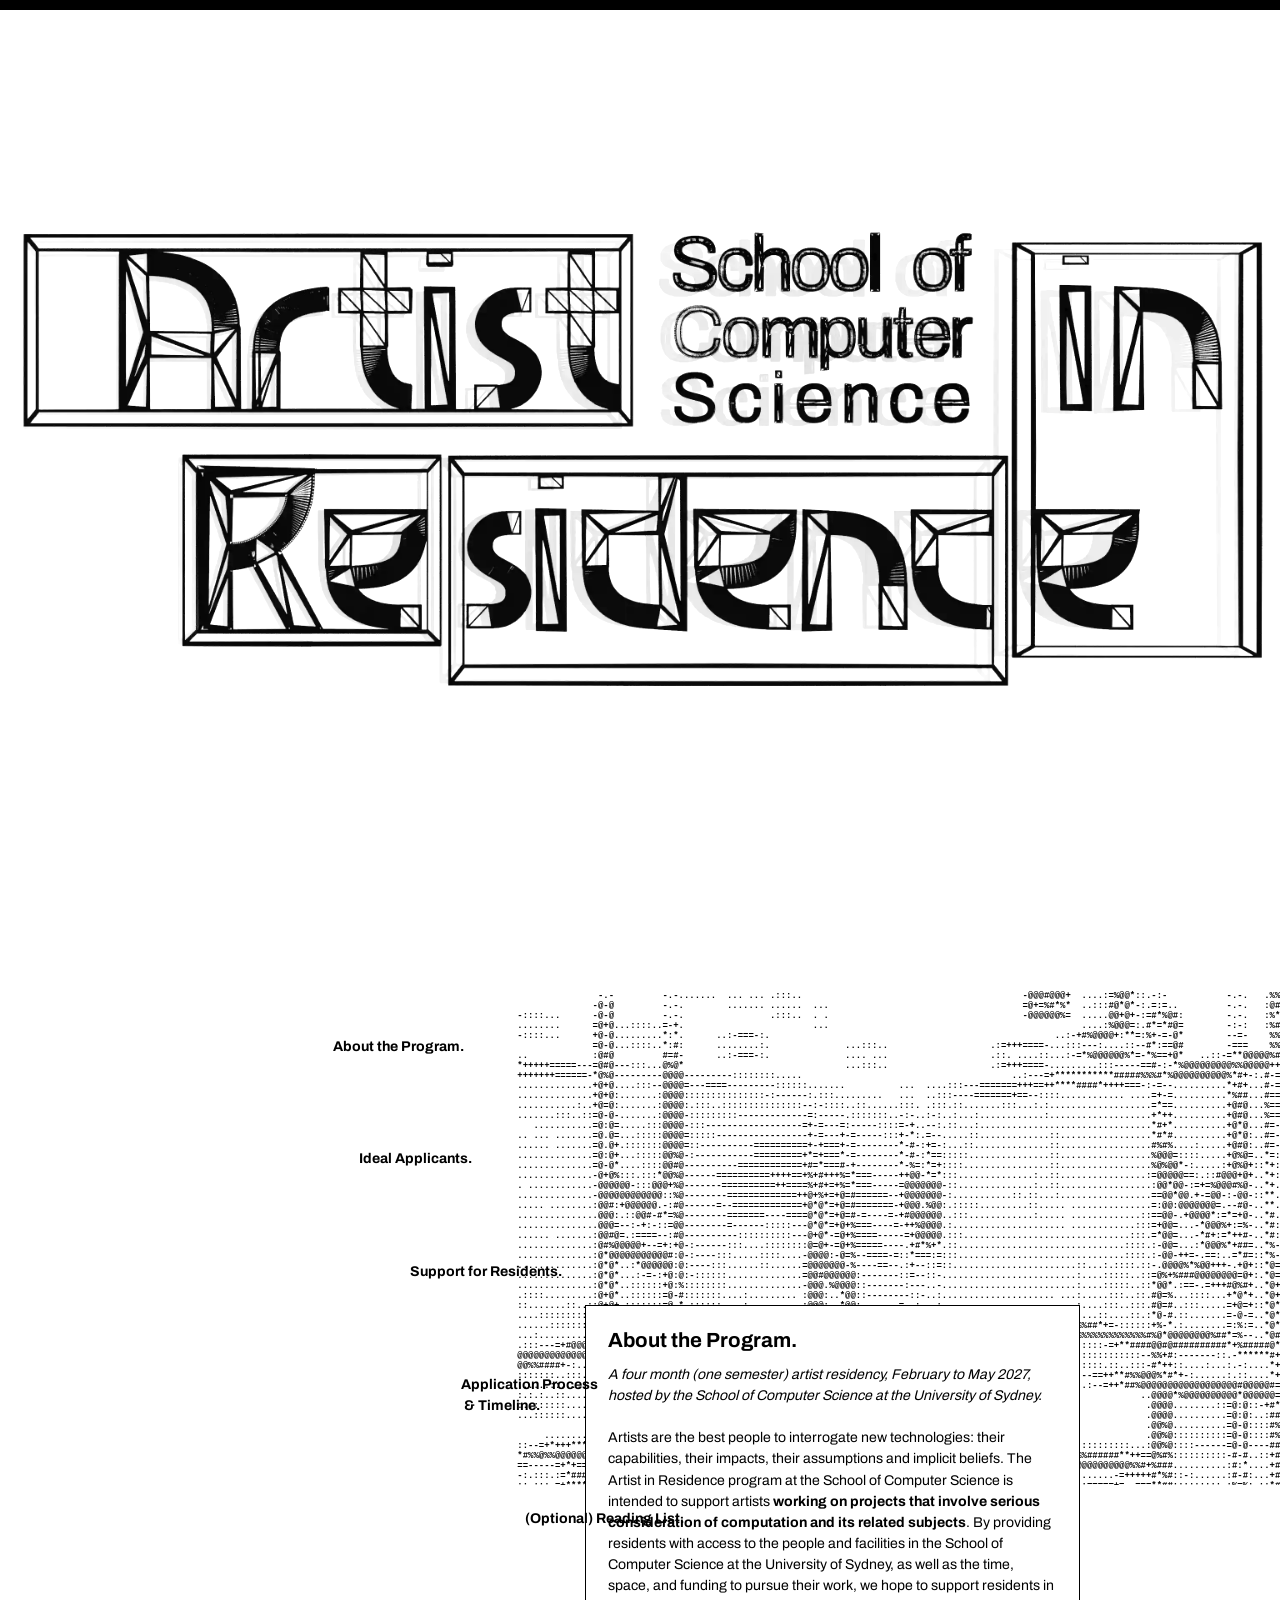
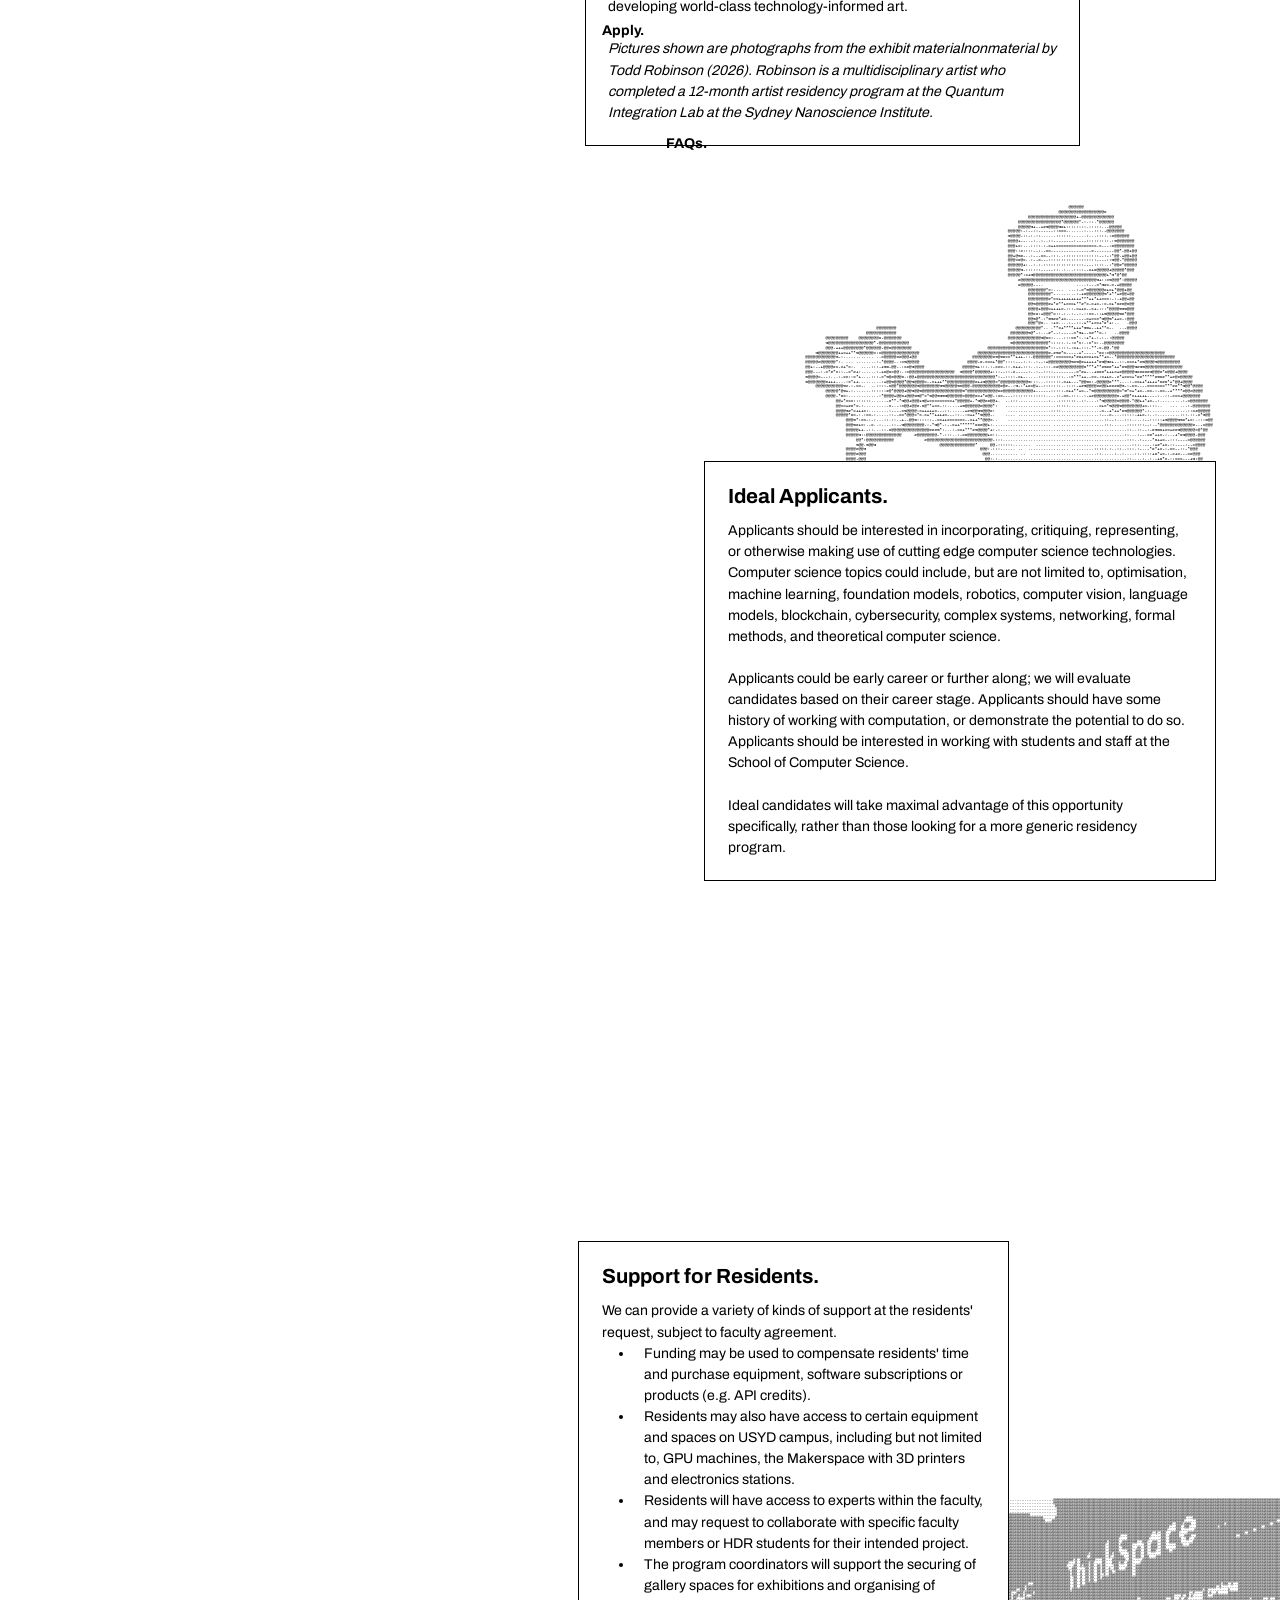
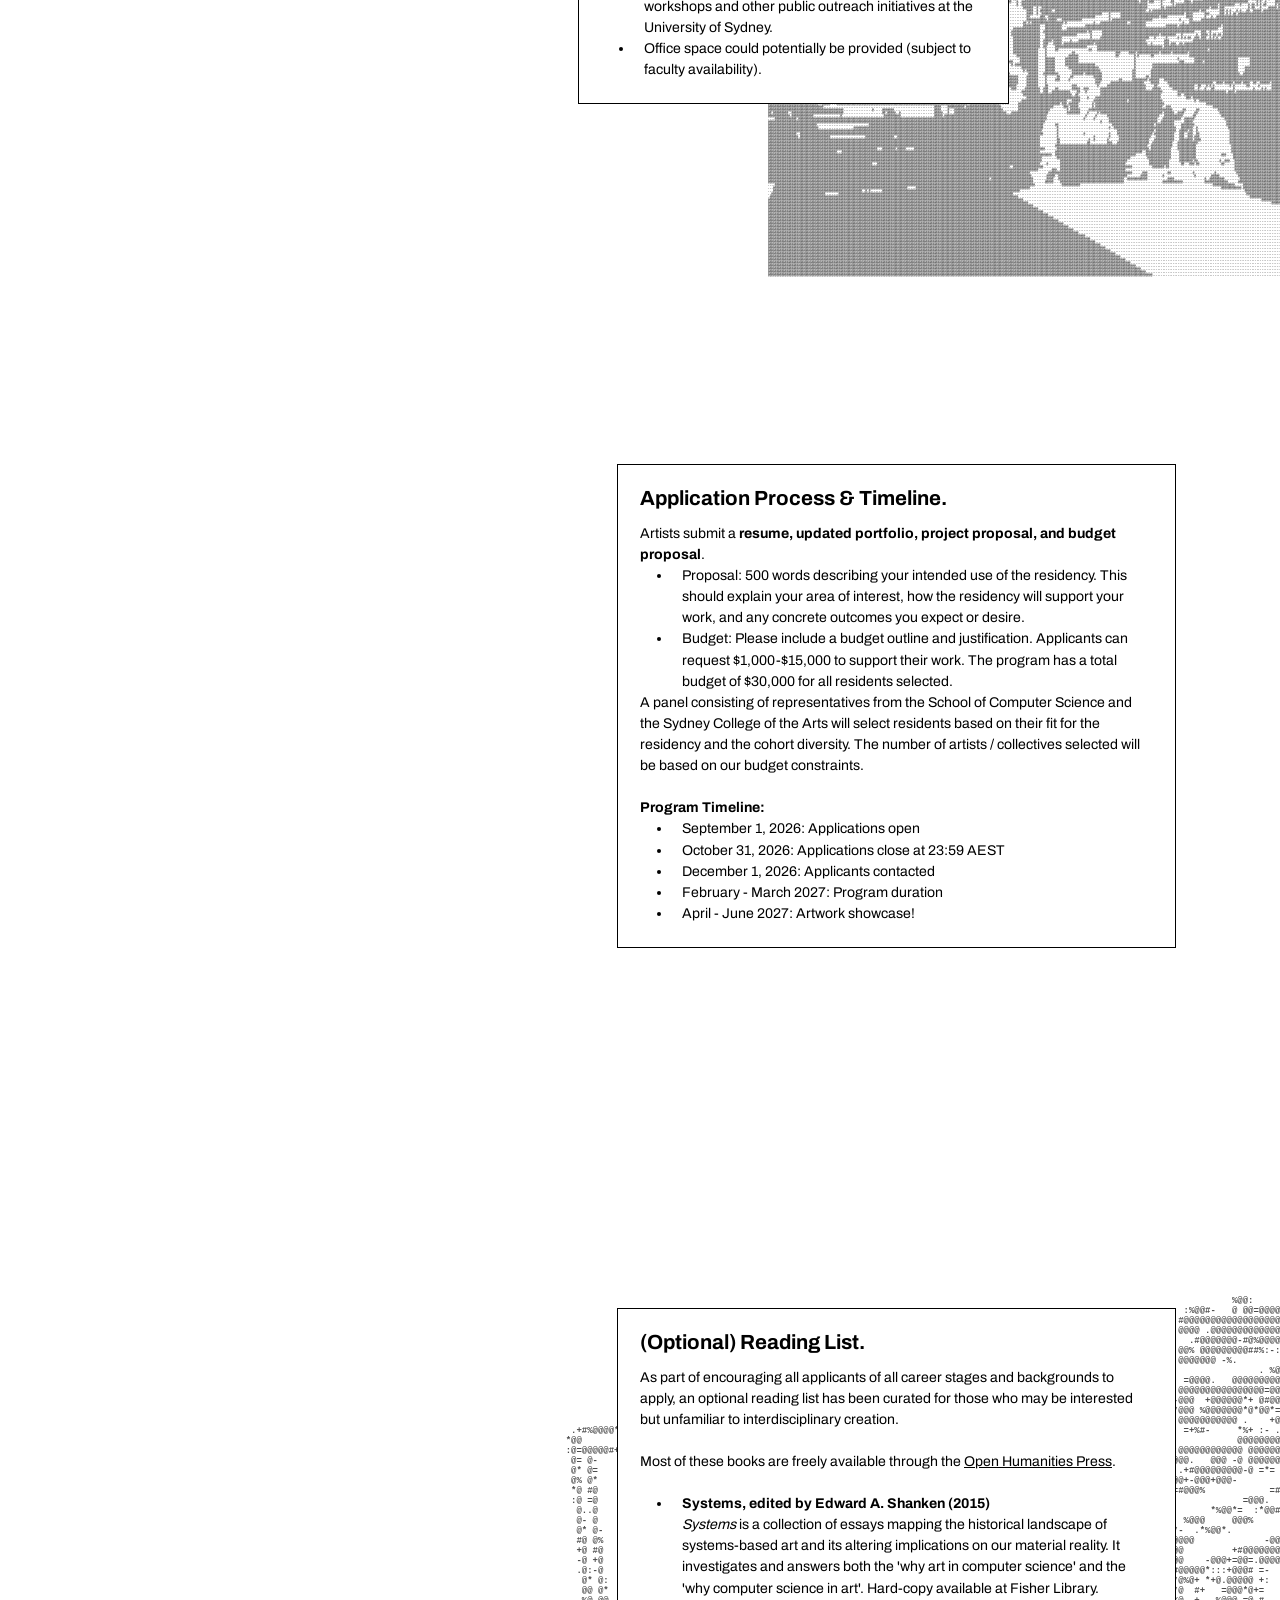
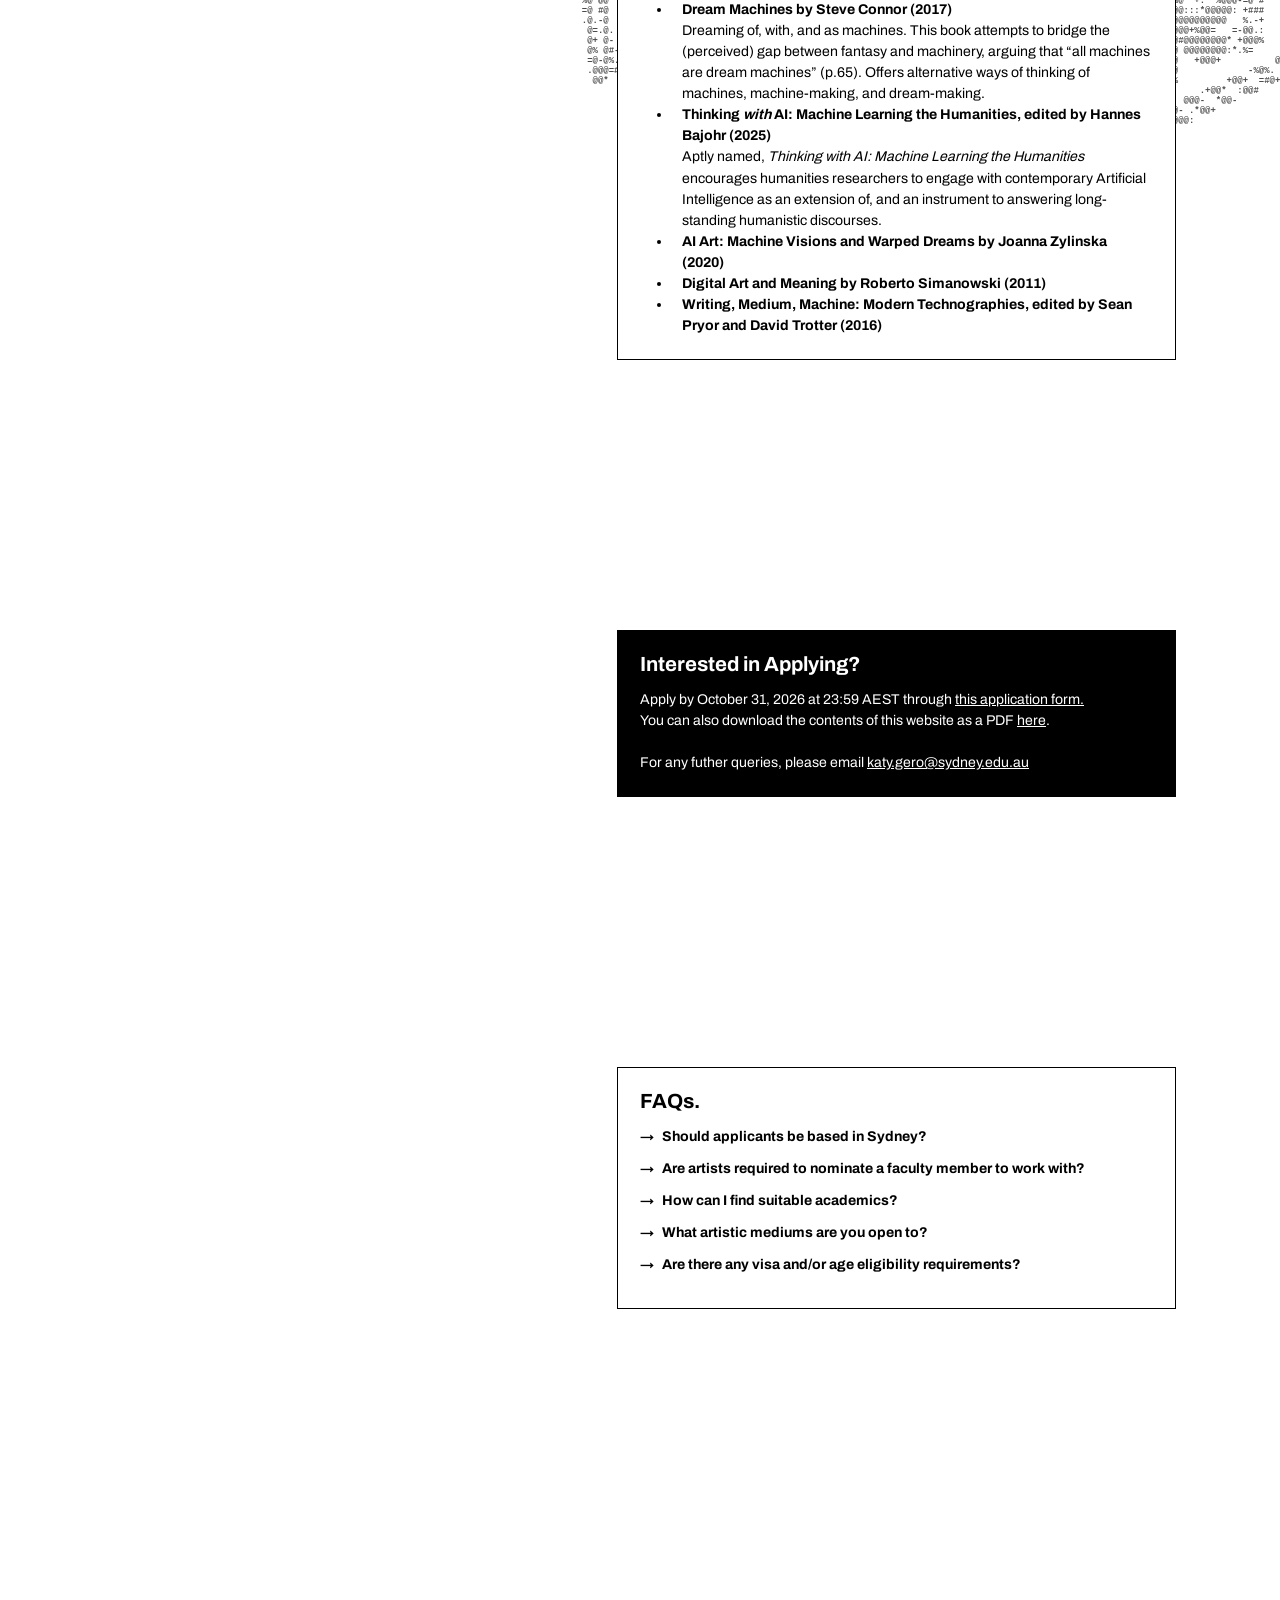
==== air/index.html @ 3c02be8f "AiR(firefox): web version without css animations" ====
<!DOCTYPE html>
<html lang="en">
<head>
    <meta charset="UTF-8">
    <meta name="viewport" content="width=device-width, initial-scale=1.0">
    <title>Artist in Residence</title>

    <link rel="stylesheet" href="styles/styles.css">
</head>
<body>
    <div class="container">
        <div class="inner">
            
            <div class="videoA"></div>

            <img order="1" id="usyd-logo" src="assets/image/usyd-logo-png.png" >


            <div class="loading-screen">
                <div class="loader"></div>
            </div>
            
            <div id="mnm-ascii">
                <p>
                -.-         -.-.......  ... ... .:::..                                         -@@@#@@@+  ....:=%@@*::.-:-           -.-.   .%%@@@@% .::..:-:=***=: .:=*@@@@@@@@@@@@-@@*@@@@#+=-:.....
               -@-@         -.-.        ....... ......  ...                                    =@+=%#*%*  ..:::#@*@*-:.=:=..         -.-.   :@#@@@@% .:-===-:+#@@@@@@@@@@@@@@@@@@@+#=@@#@@............
 -::::...      -@-@         -.-.                .:::..  . .                                    -@@@@@@%=  .....@@+@+-:=#*%@#:        -.-.   :%*@@@@@+#@@@@@@@@@@@@@@@@@@#+:.......+%=@@%@@............
 ........      =@+@...::::..=-+.                        ...                                               ....:%@@@=:.#*=*#@=        -:-:   :%#@@#@@@@@@@@@@@@@#=:................=%=@@%@@...... .... 
 -::::...      +@-@.........*:*.      ..:-===-:.                                                     ..:-+#%@@@@+:**=:%+-=-@*        --=-    %%@@-@@@@#=-::................:... ..+%=@@@@@........... 
               =@-@...::::..*:#:      ........:.              ...:::..                   .:=+++====-...:::---:....::--#*:==@#        -===    %%@@-@#..........................  ..+%=@@@@@............
 ..            :@#@         #=#-      ..:-===-:.              .... ...                   .::. ....::...:-=*%@@@@@@%*=-*%==+@*   ..::-=**@@@@@%#@@#@+..............................=%=@@@@@............
 *+++++=====---=@#@---:::...@%@*                              ...:::..                   .:=+++====-.........:::-----==#-:-*%@@@@@@@@@%%@@@@@++@@@@+:........    ..........:......=@+@@@@@............
 +++++++======-*@%@---------@@@@---------::::::::.....                                       ..:---=+***********#####%%%#*%@@@@@@@@@@%*#+-:.#-=+@@@@-.......... ...........:......=@+@@@@@...... .....
 ..............+@+@....:::--@@@@=---====---------::::::.......          ...  ....:::---=======+++==++****####*++++===-:-=--..........*+#+...#-=+@+@@+-.....................::.....=@+@@@@@............
 ..............+@+@:.......:@@@@:::::::::::::::-:------:.:::.........   ...  ..:::----=======+==--::::............ ....=+-=..........*%##...#==#*+@#+%*....................:::....=@+@@@@@............
 ...........:..+@=@:.......:@@@@:.:::..:::::::::::::::--:-::::..::......:::. .:::.::.......:::...:.:...................=*==..........+@#@...%==%#+@%@@@=.......................:..=@+@@@@@-...........
 .......:::..::=@-@-.......:@@@@-:::::::::-------------=:-----.:::::::..-:-..:-:..:...:............:...................+*++..........+@#@...%==%%=%%+=@@+.........................=@*%@@%@-...........
    ...........=@:@=.....:::@@@@-:::------------------=+-=---=:-----::::=-+..--:.::...:................................*#+*..........+@*@...#=-%@=++=*:@@-....:::.................=@*@@#@%:.....:.....
 .. ... .......=@.@=...:::::@@@@=:::::-----------------+-=---+-=-----:::+-*:.=--.....::.............::.................*#*#..........+@*@:..#=-%@=+.%-@=@@-.............::::......=@#@@**#:......:....
 ...... .......=@.@+.:::::::@@@@=::----------==========+-+===+-=--------*-#-:+=-:...::..............::.................#%#%....:.....+@#@:..#=-%@#@#=#-+=@@-............:::::....:=@@@=@#::...........
 ..............=@:@+...:::::@@%@-:-----------=========+*=+===*-=--------*-#-:*==:::::...............::.................%@@@=::::.....+@%@=..*=:%@@@%++.+=#@@+..............:....:+@@@*@*%:............
 ..............=@-@*....::::@@#@----------============+#=*===#-+--------*-%=:*=+::::................::.................%@%@@*-:.....:+@%@+::*+:#@@@=#=-*--%@@*.::::::::....::..:*@@*:=%+=%::::........
 ..............-@+@%:::.:::*@@%@------==========++++==+%+#+++%=*===-----++@@-*=*:::..............:..::................:=@@@@@==:.::#@@@+@+..*+:*@%@:%-==**%-@@%:......:::::::.-%@@=.:==%#-...::....:::
 . ............-@@@@@@-:::@@@+%@-------==========++====%+#+=+%=*===-----=@@@@@@@-::..............:..::.................:@@*@@-:=+=%@@@#%@-..*+.+@#@:+++-++@@#@@@=.......:::::+@#=+:-:--##:.....:::::::
 ..............-@@@@@@@@@@@@::%@--------=============++@+%+=+@=#======--+@@@@@@@-:...........::.::...:.................==@@*@@.+-=@@-:-@@-::**.=@*@:=--::.--%=@@@@=:......:=%#+::++:.-%@++......:.....
 ..... ........:@@#:+@@@@@@.-:#@------=--=============+@*@*=+@=#=======-+@@@.%@@:.:::::.........::..... ...............=:@@:@@@@@@@=.--#@-..**.:@=@+*+.-::*@**.*@@@@@#*=-+=.%@#::---:=@@%+:::::.......
 ...............@@@:.::@@#-#*=%@--------=======----====@*@*=+@=#-=----=-+#@@@@@@..:::............:..... .............::==@@-.+@@@@*:=*=+@-..*#.:@=@#=%----*++++*=+@@@@@@@@@@=#@:+-+-=+@:@+:::::::::...
 ...............@@@=--:-+:-::=@@--------=------:::::---@*@*=+@+%===----=-++%@@@@.:..................... ............:::=+@@=...-*@@@%+:=%-..*#:-@-@+:#-:=:@%#*#@@@@@%=%@@*#@@@=+-*=#=#@%@-.....:::::::
 ...... .......:@@#@=.:====--:#@----------::::::::::---@+@*-=@+%====-----=+@@@@@.:::...............................:::.=*@@=...-*#+:=*++#-..*#:=@-@*-#+++==@%%*%@@@@@@@@@@@@:+=--*@*+%%@#-::::::::::::
 ..............:@#%@@@@@+--=+:+@-:------:::....::::::::@=@+-=@+%=====----.+#*%+*.::...............................::::.:-@@=...:*@@@%*+##=..*%-+@=@--%#:=+@=@+@@@@@@@+@@@=.::-*+**=*-@@@@-:::...::::::
 ..............:@*@@@@@@@@@@@#:@-:----:::.....::::....-@@@@:-@=%--====-=::*===:=:::...............................::::.:-@@-++=-.==:..=*#=::*%-+@=@*-*@*#=@@#@%.==+##@##-=..:+==*=#*@@#@@-::.........:
 ..............:@*@*..:*@@@@@@:@:----:::......::......=@@@@@@@-%----==--.:+--::=::.......................::...:.::::.::-.@@@@%*%@@+++-.+@+::*@=+@+@*%%@##%=@#-@@@@@@@@%+%=:-+-=*-*:%@%-@@-...::.......
 ..............:@*@*...:-=-:+@:@:-::::::..............=@@#@@@@@@:-------::=--::-.........................:....:::::..::=@%+%###@@@@@@@@=@+:.*@=*@+@++-%@*%*##%%=@@@**-%@@#=-:=%:+.*#%@=@@-....:.......
 ..............:@*@*..::::::+@:%::::::::..............-@@@.%@@@@::-------:---..-.........................:....:::::..::*@@*.:==-.=+++#@%#+..*@+*@=@@=:-@%*@.+:#@#%%***+-=%%*@@@##%%-*@%@+:............
 .::::.........:@+@*..::::::=@-#:::::::....:......... :@@@:..*@@::--------::-..:..................... ...:.....:::..::.#@=%...::::...+*@*+..*@+*@#@@---%%-*#=#@+%@@@@@%###@@@.#*:=-:%@@@::........:...
 ::.......::..::@+@+.:::::::=@-*.::::::....:..........:@@@:..*@@:-------=-.:-..:.........................:....:::..:::.#@=#..:::.....=+@=+::*@*+@@@@-:-%@*=+#@@@@@:+@@@@+:**=#.:.*.:@@@@::............
 ....:::::::::::@=@=...:::::=%-+.:::::.....:..........:@@@:.:*@@------=+##%@@%%%%%@%#*+=-::.............::...::....::.:*@-#.::.......=-@-=..*@*+@@@@+--*@=:-+@*#:@@@@@@@-#*=+@@@@#-+@@@@..............
 ......:::::::.:@=@-...:::.:-*--.:::::..:..::::::-=#@@@@@@:::+@@@@@@@@@@@@@@@@%%%%%@@@@@@%%%%%%%%###%%%%%%%##*+=-::::::+%-*.:........=:%:=..*@*+@@@@#%%+#+=-%@-+@=@@@@@=*+-*#*+===+%@@@@..............
 ...:..........:@-@:...:::.:-+*@@@@@@@@@@@@@@@@@@@@@@@@@@#::-+@@@@@@@@@@%++:.:.:....:--=+**#%%%%####%%##%%%%%%%%%%%%%%#%@*@@@@@@@@%##*=%--..*@#+%@@@#%%#*+=:%@=*%@#-@@%@%+=-.:*-*+##%@@@..............
 .:::---=+#@@@@@@@@@@@@@@@@@@@@@@@@@@@@@@@@@@@@@@@@@+-@@-+-  =%%%#*+=-::-.=. :.:..............:::::...:::.::::-=+**####@@#@##########*+%#####@*=+@#@-=+++--*-@@@@@=:=#@@@==+-=-==.:-+%@@..............
 @@@@@@@@@@@@@@@@%@@@@@@@@@@@@*@-=##%%@@@@@@%%#*==-:::@##%%: +%---:--:.:-.-:.:.:..................:.......:::::::::::--%%+#:-------::.-******#+=-@+%=-==+*@-**@@*    .=@@@+=:.-=.:-+**@@..............
 @@%%####+-:....@:@:...::---+@.*::::.::::::::.:---:::-@=*=@#+-%+==---:::::-:....  ............:::::...::::::::.::..:::-#*++::....:...:.-:....*+=-@***++#=*@%%-@@@@+. ..%@#:=-*+::-.#*+@@:....  .......
 :::::::..:::...@:@-......::+%:*:-------::-----=+*####%+#++-=.**+==--::::.:.....      ...........:......::--==++**#%%@@@%*#*+-:......:.::....*+--@-**:-*+*-*+=@@@@@=  -@@@*=*=+*+:.#=+@@:.............
 ......::.......@:@-...:::::+%-#=++*******+++****###***=*#%#+:-----:::..:::. ...                         ..:--=++*##%@@@@@@@@@@@@@@@@@@#@@@@@#=-.@-*+-::+--:.:*#@@@@: =@@@#.-#@+++=+=*@@-. ...........
 :.:.:..::......@:@:...::::-+@+@+===+++*###**+==-----:--:-::..::.:.......... ...                                     ..@@@@*%@@@@@@@@@@*@@@@@@=-=@:-::=*=-:+=-=-*@@@*.-@@@@@@@++*#@+=*@@=.    ........
 :.:::::::.... .@:@.......:-=%=%::...::::::::::.::::::-:...  ..:..............                                        .@@@@........::=@:@::-+#*=*#@@@%%@@*+++*:==+@@@@@++%+=@*+*%#@-+%@@=.       .....
 ...::::::....  @.@.        :%.%.... ....   ..........--:.    .::------::...........                                  .@@@@..........=@:@:..:##=#-@+%%=.*@:@%:++-#@@@@@@@@%*==.+:@@+=@@@+.         ...
                @.@.        :%:#.....::::---==++++++++**+:.  .:+***++=---::...............                            .@@%@..........=@-@::::#%=%%@@***+-*@:@@:@#:-=+#@@@*+**#*#@@@*#%@@+.          ..
      ........:-@-@===-::--:=%-#===+******###%%%%%%######=:..:=*+=--:--====------=-------::.:::........               .@@%@::::::::::=@-@::::#%=*@@@+@#*%#+#.@@*+:-::--==+#***#@@@.==*@@+:            
 ::--=+*+++****#@+@##%%%%###%@*%****##*##******++======*%*--==**----======-:...:-=++++++***++++++======--::::::::::...:@@%@::::------=@-@----##=%@@-#*#+-.:*@=*@%**#*+-.+#@@=+%@@-@@@-@@+:            
 *#%%@%%@@@@@@@@@+@*#%@%%%###*+*===-----:::::..........=#+--==+*=-=+++==-------====------:.:::-++**#%%%%%%%######**++==@%#%::::::::::-#-#..::+#=@@@@..=%@@@#%@@@@+-:=@=#*%%@=*%@@@@@@+@@*:            
 ==-----=+*+==--#-#::.::.:::-=--.....................::-*+.::-=+====+===++===::-==++*******++++++=-::-+#%@@@@@@@@@@%%#+%###..........:#:*....+#=@@@@.....=+-:=%%@@@@%%.#*=*@#*--#@@@@+@@#:            
 -:.:::.:=*###*+%+@%@@@%##*+++:-:::........:...::...::.-+=:...:--:::::-----=-..        ...::.::.::------::......-=+++++#*%#::-:......:#-#:...+#=@%@@:::::::...=+--==--.=#%+-%@@@@@@@@=@@#=:           
 ::.:::-=+******@=@++++=--::=+:=:--:::::-==------------===:...:::..:----==+*###%%@%#*+===+*#@@@@@@#*+=:.:::=====+=--===**##:::::::::.:%=%:.::*#-@%@@:-:::-----:..::::::::..-=-::+@@@#:@@*@@@@@@@@-.   
 **+****=--:.:-=@:@. ..:....+*-+----::::::-------===----=-....-==+++++==-:.:--------==++++*++=-.:+#%%@@%%#**====*#####*%%*%=====-::::-@=@::-:*#-@%@@::-:::::::::.::::::::::-:....::-..@@*@@@@@@@@@@@@@
 ---==++++===---@:@==--:::::+*=*-------::....:::::....:--:.:::...:-=+++==-==++**#%%#+=----=+##%%%%%%##%%@@@%##%####*+=-#@*@========---%#%:::.*%-@%@@:..:.. ...:::....:::::--:::..:..:.@@*@+-#@#+@@@@@@
                </p>
            </div>

            <div style="position: absolute; right: 0svw; top: 340svh; max-width: 40svw; background-color: none; z-index: 3; white-space: pre-wrap; padding: 0; margin: 0;">
                <p style="font-size:0.22svw; font-family:'Courier New', Courier, monospace; font-weight: bold; color: #000000; text-wrap: nowrap; overflow-x: hidden; overflow-y: hidden; margin: 0; padding: 0; letter-spacing: -1%; text-align: left; ">
@@@@@@@@@@@@@@@@@@@@@@@@@@@@@@@@@@@@@@@@@@@@@@@@@@@@@@@@@@@@@@@@@@@@@@@@@@@@@@@@@@@@@@@@@@@@@@@@@@@@@@@@@@@@@@@@@@@@@@@@@@@@@@@@@@@@@@@@@.................................@@@@@@@@@@@@@@@@@@@@@@@@@@@@@@@@@@@@@@@@@@@@@@@@@@@@@@@@@@@@@@@@@@@@@@@@@@@@@@@@@@@@@@@@@@@@@@@@@@@@@@@@@@@@@@@@@@@@@@@@@@@@@@@@@@@@@@@@@@@@@@@@@@@@@@@@@@@@@@@@@@@@@@@@@@@@@@@@@
@@@@@@@@@@@@@@@@@@@@@@@@@@@@@@@@@@@@@@@@@@@@@@@@@@@@@@@@@@@@@@@@@@@@@@@@@@@@@@@@@@@@@@@@@@@@@@@@@@@@@@@@@@@@@@@@@@@@@@@@@@@@@@@@@@@@@@@...................................@@@@@@@@@@@@@@@@@@@@@@@@@@@@@@@@@@@@@@@@@@@@@@@@@@@@@@@@@@@@@@@@@@@@@@@@@@@@@@@@@@@@@@@@@@@@@@@@@@@@@@@@@@@@@@@@@@@@@@@@@@@@@@@@@@@@@@@@@@@@@@@@@@@@@@@@@@@@@@@@@@@@@@@@@@@@@@@@@
@@@@@@@@@@@@@@@@@@@@@@@@@@@@@@@@@@@@@@@@@@@@@@@@@@@@@@@@@@@@@@@@@@@@@@@@@@@@@@@@@@@@@@@@@@@@@@@@@@@@@@@@@@@@@@@@@@@@@@@@@@@@@@@@@@@@@......................................@@@@@@@@@@@@@@@@@@@@@@@@@@@@@@@@@@@@@@@@@@@@@@@@@@@@@@@@@@@@@@@@@@@@@@@@@@@@@@@@@@@@@@@@@@@@@@@@@@@@@@@@@@@@@@@@@@@@@@@@@@@@@@@@@@@@@@@@@@@@@@@@@@@@@@@@@@@@@@@@@@@@@@@@@@@@@@@@
@@@@@@@@@@@@@@@@@@@@@@@@@@@@@@@@@@@@@@@@@@@@@@@@@@@@@@@@@@@@@@@@@@@@@@@@@@@@@@@@@@@@@@@@@@@@@@@@@@@@@@@@@@@@@@@@@@@@@@@@@@@@@@@@@@@@........................................@@@@@@@@@@@@@@@@@@@@@@@@@@@@@@@@@@@@@@@@@@@@@@@@@@@@@@@@@@@@@@@@@@@@@@@@@@@@@@@@@@@@@@@@@@@@@@@@@@@@@@@@@@@@@@@@@@@@@@@@@@@@@@@@@@@@@@@@@@@@@@@@@@@@@@@.@@@@@@@@@@@@@@@@@@@@@@@
@@@@@@@@@@@@@@@@@@@@@@@@@@@@@@@@@@@@@@@@@@@@@@@@@@@@@@@@@@@@@@@@@@@@@@@@@@@@@@@@@@@@@@@@@@@@@@@@@@@@@@@@@@@@@@@@@@@@@@@@@@@@@@@@@@@@@@@@@@@@................................@@@@@@@@@@@@@@@@@@@@@@@@@@@@@@@@@@@@@@@@@@@@@@@@@@@@@@@@@@@@@@@@@@@@@@@@@@@@@@@@@@@@@@@@@@@@@@@@@@@@@@@@@@@@@@@@@@@@@@@@@@@@@@@@@@@@@@@@@@@@@@@@@@..@@@@@@@@@@@@@@@@@@@@@@@@@@@
@@@@@@@@@@@@@@@@@@@@@@@@@@@@@@@@@@@@@@@@@@@@@@@@@@@@@@@@@@@@@@@@@@@@@@@@@@@@@@@@@@@@@@@@@@@@@@@@@@@@@@@@@@@@@@@@@@@@@@@@@@@@@@@@@@@@@@@@@@@@@@@@@@@@@@@@@@@@................@@@@@@@@@@@@@@@@@@@@@@@@@@@@@@@@@@@@@@@@@@@@@@@@@@@@@@@@@@@@@@@@@@@@@@@@@@@@@@@@@@@@@@@@@@@@@@@@@@@@@@@@@@@@@@@@@@@@@@@@@@@@@@@@@@@@@@@@@@@@@...@@@@@@@@@@@@@@@@@@@@@@@@@@@@@@@
@@@@@@@@@@@@@@@@@@@@@@@@@@@@@@@@@@@@@@@@@@@@@@@@@@@@@@@@@@@@@@@@@@@@@@@@@@@@@@@@@@@@@@@@@@@@@@@@@@@@@@@@@@@@@@@@@@@@@@@@@@@@@@@@@@@@@@@@@@@@@@@@@@@@@@@@@@@@@@@@@@@@.......@@@@@@@@@@@@@@@@@@@@@@@@@@@@@@@@@@@@@@@@@@@@@@@@@@@@@@@@@@@@@@@@@@@@@@@@@@@@@@....@@@@@@@@@@@@@@@@@@@@@@@@@@@@@@@@@@@@@@@@@@@@@@@@@@@@@@@@..@@@@@@@@@@@@@@@@@@@@@@@@@@@@@@@@@@@@
@@@@@@@@@@@@@@@@@@@@@@@@@@@@@@@@@@@@@@@@@@@@@@@@@@@@@@..............@@@@@@@@@@@@@@@@@@@@@@@@@@@@@@@@@@@@@@@@@@@@@@@@@@@@@@@@@@@@@@@@@@@@@@@@@@@@@@@@@@@@@@@@@@@@@@@@@....@@@@@@@@@@@@@@@@@@@@@@@@@@@@@@@@@@@@@@@@@@@@@@@@@@@@@@@@@@@@@@@@@@@@@@@@@@@@@@@.......@@@@@@@@@@@@@@@@@@@@@@@@@@@@@@@@@@@@@@@@@@@@@@@@...@@@@@@@@@@@@@@@@@@@@@@@@@@@@@@@@@@@@@@@@@
@@@@@@@@@@@@@@@@@@@@@@@@@@@@@@@@@@@@@@@@@@@@@@@@@@@@@@@@@@@@@@@@@@@@@@..........@@@@@@@@@@@@@@@@@@@@@@@@@@@@@@@@@@@@@@@@@@@@@@@@@@@@@@@@@@@@@@@@@@@@@@@@@@@@@@@@@@@@@@@@@@@@@@@@@@@@@@@@@@@@@@@@@@@@@@@@@@@@@@@@@@@@@@@@@@@@@@@@@@@@@@@@@@@@@@@@@..@@@@.@@@@...@@@@@@@@@@@@@@@@@.@@@@@@@@@@@@@@@@@@@@@@@@@@..@@@@@@@@@@@@@@@@@@@@@@@@@@@@@@@@@@@@@@@@@@@@@@
@@@@@@@@@@@@@@@@@@@@@@@@@@@@@@@@@@@@@@@@@@@@@@@@@@@@@@@@@@@@@@@@@@@@@@@@@@@@@@@@@@@@@@@@@@@@@@@@@@@@@@@@@@@@@@@@@@@@@@@@@@@@@@@@@@@@@@@@@@@@@@@@@@@@@@@@@@@@@@@@@@@@@@@@@@@@@@@@@@@@@@@@@@@@@@@@@@@@@@@@@@@@@@@@@@@@@@@@@@@@@@@@@@@@@@@@@@@@@@@....@@@..@@@....@@@@@@@@@@@@@.@@@@@@@@@@@@@@@@@@@@@@@@@..@@@@@@@@@@@@@@@@@@@@@@@@@@@@@@@@@@@@@@@@@@@@@@@@@@@
@@@@@@@@@@@@@@@@@@@@@@@@@@@@@@@@@@@@@@@@@@@@@@@@@@@@@@@@@@@@@@@@@@@@@@@@@@@@@@@@@@@@@@@@@@@@@@@@@@@@@@@@@@@@@@@@@@@@@@@@@@@@@@@@@@@@@@@@@@@@@@@@@@@@@@@@@@@@@@@@@@@@@@@@@@@@@@@@@@@@@@@@@@@@@@@@@@@@@@@@@@@@@@@@@@@@@@@@@@@@@@@@@@@@@@@@@@@@@@.....@@@........@@@@@@@@@@@@@@@@@@@@@@@@@@@@@@@@@@@..@@@@@@@@@@@@@@@@@@@@@@@@@@@@@@@@@@@@@@@@@@@@@@@@@@@@@@@@
@@@@@@@@@@@@@@@@@@@@@@@@@@@@@@@@@@@@@@@@@@@@@@@@@@@@@@@@@@@@@@@@@@@@@@@@@@@@@@@@@@@@@@@@@@@@@@@@@@@@@@@@@@@@@@@@@@@@@@@@@@@@@@@@@@@@@@@@@@@@@@@@@@@@@@@@@@@@@@@@@@@@@@@@@@@@@@@@@@@@@@@@@@@@@@@@@@@@@@@@@@@@@@@@@@@@@@@@@@@@@@@@@@@@@..@..@@@...@@@@@.....@@@@@@@@@@@@@@@@@@@@@@@@@@@@@@@@@@..@@@@@@@@@@@@@@@@@@@@@@@@@@@@@@@@@@@@@@@@@@@@@@@@@@@@@@@@@@@@@
@@@@@@@@@@@@@@@@@@@@@@@@@@@@@@@@@@@@@@@@@@@@@@@@@@@@@@@@@@@@@@@@@@@@@@@@@@@@@@@@@@@@@@@@@@@@@@@@@@@@@@@@@@@@@@@@@@@@@@@@@@@@@@@@@@@@@@@@@@@@@@@@@@@@@@@@@@@@@@@@@@@@@@@@@@@@@@@@@@@@@@@@@@@@@@@@@@@@@@@@@@@@@@@@@@....@@@@@@@@@@@@@@......@@@..@@@@@@...@@@@...@@@@@@@@@@@@@@@@@@@@@@@@..@@@@@@@@@@@@@@@@@@@@@@@@@@@@@@@@@@@@@@@@@@@@@@@@@@@@@@@@@@@@@@@@@@
@@@@@@@@@@@@@@@@@@@@@@@@@@@@@@@@@@@@@@@@@@@@@@@@@@@@@@@@@@@@@@@@@@@@@@@@@@@@@@@@@@@@@@@@@@@@@@@@@@@@@@@@@@@@@@@@@@@@@@@@@@@@@@@@@@@@@@@@@@@@@@@@@@@@@@@@@@@@@@@@@@@@@@@@@@@@@@@@@@@@@@@@@@@@@@@@@@@@@@@@@@@@@@@@@.....@@@@@@@@@@@@@.......@@@..@@@@@@@...@@...@@@@@@@@@@@@@@@@@@@@@@@@@@@@@@@@@@@@@@@@@@@@@@@@@@@@@@@@@@@@@@@@@@@@@@@@@@@@@@@@@@@@@@@@@@@@@
@@@@@@@@@@@@@@@@@@@@@@@@@@@@@@@@@@@@@@@@@@@@@@@@@@@@@@@@@@@@@@@@@@@@@@@@@@@@@@@@@@@@@@@@@@@@@@@@@@@@@@@@@@@@@@@@@@@@@@@@@@@@@@@@@@@@@@@@@@@@@@@@@@@@@@@@@@@@@@@@@@@@@@@@@@@@@@@@@@@@@@@@@@@@@@@@@@@@@@@@@@.@@@@@@..@@@@@@@@@...@@@...@@@..@@@..@@@@@@@.......@@@@@@@@@@@@@@@@@@@@@@@@@@@@@@@@@@@@@@@@@@@@@@@@@@@@@@@@@@@@@@@@@@@@@@@@@@@@@@@@@@@@@@@@@@@@@@
@@@@@@@@@@@@@@@@@@@@@@@@@@@@@@@@@@@@@@@@@@@@@@@@@@@@@@@@@@@@@@@@@@@@@@@@@@@@@@@@@@@@@@@@@@@@@@@@@@@@@@@@@@@@@@@@@@@@@@@@@@@@@@@@@@@@@@@@@@@@@@@@@@@@@@@@@@@@@@@@@@@@@@@@@@@@@@@@@@@@@@@@@@@@@@@@@@@@@@@@@..@@@@@@.@@@@@@@.......@@..@@@@..@@@......@@@@....@@@@@@@@@@@@@@@@@@@@@@@@@@@@@@@@@@@@@@@@@@@@@@@@@@@@@@@@@@@@@@@@@@@@@@@@@@@@@@@@@@@@@@@@@@@@@@@@
@@@@@@@@@@@@@@@@@@@@@@@@@@@@@@@@@@@@@@@@@@@@@@@@@@@@@@@@@@@@@@@@@@@@@@@@@@@@@@@@@@@@@@@@@@@@@@@@@@@@@@@@@@@@@@@@@@@@@@@@@@@@@@@@@@@@@@@@@@@@@@@@@@@@@@@@@@@@@@@@@@@@@@@@@@@@@@@@@@@@@@@@@@@@@@@@@@@@@@@@@..@@@@@@..@@@@@@...@@..@@..@@@@..@@@......@@@@@@@@@@@@@@@@@@@@@@@@@@@@@@@@@@@@@@@@@@@@@@@@@@@@@@@@@@@@@@@@@@@@@@@@@@@@@@@@@@@@@@@@@@@@@@@@@@@@@@@@
@@@@@@@@@@@@@@@@@@@@@@@@@@@@@@@@@@@@@@@@@@@@@@@@@@@@@@@@@@@@@@@@@@@@@@@@@@@@@@@@@@@@@@@@@@@@@@@@@@@@@@@@@@@@@@@@@@@@@@@@@@@@@@@@@@@@@@@@@@@@@@@@@@@@@@@@@@@@@@@@@@@@@@@@@@@@@@@@@@@@@@@@@@@@@@@@@@@@@@@@@..@@@@@@.....@@@..@@@..@@..@@@...@@@@@..@@@@@@@@@@@@@@@@@@@@@@@@@@@@@@@@@@@@@@@@@@@@@@@@@@@@@@@@@@@@@@@@@@@@@@@@@@@@@@@@@@@@@@@@@@@@@@@@@@@@@@@@@@
@@@@@@@@@@@@@@@@@@@@@@@@@@@@@@@@@@@@@@@@@@@@@@@@@@@@@@@@@@@@@@@@@@@@@@@@@@@@@@@@@@@@@@@@@@@@@@@@@@@@@@@@@@@@@@@@@@@@@@@@@@@@@@@@@@@@@@@@@@@@@@@@@@@@@@@@@@@@@@@@@@@@@@@@@@@@@@@@@@@@@@@@@@@@@@@.@@@@@@@@@..@@.@@@@.....@@..@@@..@@........@@@@@@@@@@@@@@@@@@@@@@@@@@@@@@@@@@@@@@@@@@@@@@@@@@@@@@@@@@@@@@@@@@@@@@@@@@@@@@@@@@@@@@@@@@@@@@@@@@@@@@@......@@..
@@@@@@@@@@@@@@@@@@@@@@@@@@@@@@@@@@@@@@@@@@@@@@@@@@@@@@@@@@@@@@@@@@@@@@@@@@@@@@@@@@@@@@@@@@@@@@@@@@@@@@@@@@@@@@@@@@@@@@@@@@@@@@@@@@@@@@@@@@@@@@@@@@@@@@@@@@@@@@@@@@@@@@@@@@@@@@@@@@@@@@@@@@@@@@..@@@@@@@@@..@..@@@@@@...@@..@@@..@@@....@@@@@@@@@@@@@@@@@@@@@@@@@@@@@@@@@@@@@@@@@@@@@@@@@@@@@@@@@@@@@@@@@@@@@@@@@@@@@@@@@@@@@@@@@@@@@@@@@@@@@@@@@..@@@@@@..@
@@@@@@@@@@@@@@@@@@@@@@@@@@@@@@@@@@@@@@@@@@@@@@@@@@@@@@@@@@@@@@@@@@@@@@@@@@@@@@@@@@@@@@@@@@@@@@@@@@@@@@@@@@@@@@@@@@@@@@@@@@@@@@@@@@@@@@@@@@@@@@@@@@@@@@@@@@@@@@@@@@@@@@@@@@@@@@@@@@@@@@.@..@@@@@@@@@....@@....@@@@@@@@..@@......@@@@@@@@@@@@@@@@@@@@@@@@@@@@@@@@@@@@@@@@@@@@@@@@@@@@@@@@@@@@@@@@@@@@@@@@@@@@@@@@@@@@@@@@@@@@@@@@@@@@@@@@@@@@@@@@..@@@...@...
@@@@@@@@@@@@@@@@@......@@@@@@@@@@@@@@@@@@@@@@@@@@@@@@@@@@@@@@@@@@@@@@@@@@@@@@@@@@@@@@@@@@@@@@@@@@@@@@@@@@@@@@@@@@@@@@@@@@@@@@@@@@@@@@@@@@@@@@@@@@@@@@@@@@@@@@@@@@@@@@@@@@@@@@@@@@@@....@..@@@@@.@@.....@@....@@@@.@@..@@@.....@@@@@@@@@@@@@@@@@@@@@@@@@@@@@@@@@@@@@@@@@@@@@@@@@@@@@@@@@@@@@@@@@@@@@@@@@@@@@@@@@@@@@@@@@@@@@@@@@@@@@@@@@@@@@@@@@..@@@@..@...
@@@@@@@@@@@@@@@@@@@@@@@@@@@@@@@@@@@@@@@@@@@@@@@@@@@@@@@@@@@@@@@@@@@@@@@@@@@@@@@@@@@@@@@@@@@@@@@@@@@@@@@@@@@@@@@@@@@@@@@@@@@@@@@@@@@@@@@@@@@@@@@@@@@@@@@@@@@@@@@@@@@@@@@@@@@@@@@@@@....@@..@.@@@.@@..@@.@@.....@@@.....@@@..@@@@@@@@@@@@@@@@@@@@@@@@@@@@@@@@@@@@@@@@@@@@@@@@@@@@@@@@@@@@@@@@@@@@@@@@@@@@@@@@@@@@@@@@@@@@@@@@@@@@@@@@@@@@@@@@@@@@@.......@@@@
@@@@@@@@@@@@@@@@@@@@@@@@@@@@@@@@@@@@@@@@@@@@@@@@@@@@@@@@@@@@@@@@@@@@@@@@@@@@@@@@@@@@@@@@@@@@@@@@@@@@@@@@@@@@@@@@@@@@@@@@@@@@@@@@@@@@@@@@@@@@@@@@@@@@@@@@@@@@@@@@@@@@@@@@@@@@@@@@@@@..@@@.....@@.@@..@@.@@..@..@@@....@@@@..@@@@@@@@@@@@@@@@@@@@@@@@@@@@@@@@@@@@@@@@@@@@@@@@@@@@@@@@@@@@@@@@@@@@@@@@@@@@@@@@@@@@@@@@@@@@@@@@@@@@@@@@@@@@@@@@@@@@@@@@@@@@@@@@
@@@@@@@@@@@@@@@@@@@@@@@@@@@@@@@@@@@@@@@@@@@@@@@@@@@@@@@@@@@@@@@@@@@@.....@@@@@@@@@@@@@@@@@@@@@@@@@@@@@@@@@@@@@@@@@@@@@@@@@@@@@@@@@@@@@@@@@@@@@@@@@@@@@@@@@@@@@@@@@@@@@@@@@@@@@@@@@@@.@@@..@..@@.@@..@@.@@..@@..@@@@@@@@@@..@@@@@@@@@@@@@@@@@@@@@@@@@@@@@@@@@@@@@@@@@@@@@@@@@@@@@@@@@@@@@@@@@@@@@@@@@@@@@@@@@@@@@@@@@@@@@@@@@@@@@@@@@@@@@@@@@@@@@@@@@@@@@@@@
@@@@@@@@@@@@@@@@@@@@@@@@@@@@@@@@@@@@@@@@@@@@@@@@@@@@@@@@@@@@@@@@@................@@.....................@@@@@@@@@@@@@@@@@@@@@@@@@@@@@@@@@@@@@@@@@@@@@@@@@@@@@@@@@@@@@@@@@@@@@@@@@@@@.@@@..@..@@.@@..@@..@..@@@@@@@@@@@@@@..@@@@@@@@@@@@@@@@@@@@@@@@@@@@@@@@@@@@@@@@@@@@@@@@@@@@@@@@@@@@@@@@@@@@@@@@@@@@@@@@@@@@@@@@@@@@@@@@@@@@@@@@@@@@@@@@@@@@@@@@@@@@@@@@
@@@@@@@@@@@@@@@@@@@@@@@@@@...@@@@@@@@@@@@@@@@@@@@@@@@@@@@@@@@@...@...................................................................@@@@@@@@@@@@@@@@@@@@@@@@@@@@@@@@@@@@@@@@@@@@@@@..@@..@..@@.@@..@@.@@@@@@@@@@@@@@@@@@@@@@@@@@@@@@@@@@@@@@@@@@@@@@@@@@@@@@@@@@@@@@@@@@@@@@@@@@@@@@@@@@@@@@@@@@@@@@@@@@@@@@@@@@@@@@@@@@@@@@@@@@@@@@@@@@@@@@@@@@@@@@@@@@@@
@@@@@@@@@@@@@@@@@@@@@@@@@@.@@@@@@@@@@@@@@@@@@@@@@@@@...@...................................................................................@@@@@@@@@@@@@@@@@@@@@@@@@@@@@@@@@@@@@@@@@..@@..@..@@.@@..@@@@@@@@@@@@@@@@@@@@@@@@@@@@@@@@@@@@@@@@@@@@@@@@@@@@@@@@@@@@@@@@@@@@@@@@@@@@@@@@@@@@@@@@@@@@@@@@@@@@@@@@@@@@@@@@@@@@@@@@@@@@@@@@@@@@@@@@@@@@@@@@@@@@@@@
@@@@@@@@@@@@@@@@@@@@@@@@@@@@@@@@@@@........................................................................................................@@@@@@@@@@@@@@@@...@@@@@@@@@@@@@@@@@@@@@@..@@..@..@@@@@@@@@@@@@@@@@@@@@@@@@@@@@@@@@@@@@@@@@@@@@@@@@@@@@@@@@@@@@@@@@@@@@@@@@@@@@@@@@.@@@..@...@@@@@@@@@@@@@@@@@@@@@@@@@@@@@@@@@@@@@@@@@@@@@@@@@@@@@@@@@@@@@..@@@@
@@@@@@@@@@@@@@@@@@@@@@@@@@@@@@@@@..........................................................................................................@@@@@@@@@@@@@@.@@@@@@@@@@@@@@@@@@@@@@@@@@..@@..@@@@@@@@@@@@@@@@@@@@@@@@@@@@@@@@@@@@@@@@@@@@@@@@@@@@@@@@@@@@@@@@@@@@@@@@@@@@@@@@@..@..........@@@@@@@@@@@@@@@@@@@@@@@@@@@@@@@@@@@@@@@@@@@@@@@@@@@@@@@@@@@@@@@@@..
@@@@@@@@@@@@@@@@@@@@@@@@@@@@..@@...........................................................................................................@@@@@@@@@..@@@.@@@@@@@@@@@@@@@@@@@@@@@@@@.@@@@@@@@@@@@@@@@@@@@@@@@@@@@@@@@@@@@@@@@@@@@@@@@@@@@@@@@@@@@@@@@@@@@@@@@@@@@@@.@@............@.....@@@@@@@@@@@@@@@@@@@@@@@@@@@@@@@@@@@@@@@@@@@@@@@@@@@@@@@.@@..@..@.@@
@@@@@@@.......................@@...........................................................................................................@@@@@@...@@@@.@@@@@.@@@@@@@@@@@@@@@@@@@@@@@@@@@@@@@@@@@@@@@@@@@@@@@@@@@@@@@@@@@@@@@@@@@@@@@@@@@@@@@@@@@@@@@@@@@@..@.....@@@.@...@......@@@@@@@@@@@@@@@@@@@@@@@@@@@@@@@@@@@@@@@@@@@@@@@@@@@@@@@@@@@@@..@..@..@...
.@@@@.........................@@....@@@@@@@@@@@@@@@@.......................................................................................@@@@@@.@@@.@@.@...@@@@@@@@@@@@@@@@@@@@@@@@@@@@@@@@@@@@@@@@@@@@@@@@@@@@@@@@@@@@@@@@@@@@@@@@@@@@@@@@@@@@@....@..@@.@......@@@...@@@@@@@@@@@@@@@@@@@@@@@@@@@@@@@@@@@@@@@@@@@@@@@@@@@@@@@@@@@@@@@@@@@@@@@...@@....@.
.........................@@@@.@@@............@@....................@@@.....................................................................@@@@@@.@@.....@@@@@@@@@@@@@@@@@@@@@@@@@@@@@@@@@@@@@@@@@@@@@@@@@@@@@@@@@@@@@@@@@@@..@@@@@@@@@@@@@@@...@@...@..@@.........@@@@@@@@@@@@@@@@@@@@@@@@@@@@.@@@@@@@...@...@@@@@@@@@@@@@@@@@@@@@@@@@@@@@@@@@@...@@.@@@.@
@@@@@@@@@@@@@@@@@@@@.........@@@@.................................@@@......................................................................@@@@@@...@..@@@@@@@@@@@@@@@@@@@@@@@@@@@@@@@@@@@@@@@@@@@@@@@@@@@@@@@@@@@@@@@@@@@@@@.@@@@.@@@....@.....@@......@@@@.@@@@@@@@@@@@@@@@@@@@@@@@@@@@@@@@@.....@.@..@.....@@@@@@@@@@@@@@@@@@@@@@@@@@@@@@@@@@@@@@@@@@@@@
@.....@@@@@@@@@@@@@@@@@@@@@@@@@@@@@@@@@..........@@@@@@@@@@@.............................................................................@@@........@..@@@@@@@@@@@@@@@@@@@@@@@@@@@@@@@@@@@@@@@@@@@@@@@@@@@@@@@@@@@@@@@@@@@@@@@@@@@........@......@.@@@@@@@@@@@@@@@@@@@@@@@@@.@@@@@@@@@...@....@.@@.@.@.@@.....@.@@@@@@@@@@@@@@@@@@@@@@@@@@@@@@@@@@@@@@@@@@@
@@@@@@@@@@@@@@@@@@@@@@@@@@@@@@@@@@@@@@@@@@@@@@@@@@@@@@@@@@@@@@@@@@@@@@@@@@@@@@@@@@@@@@@..............................................@@@@@..............@@@@@@..@..@@@@@@@@@@@@@@@@@@@@@@@@@@@@@@@@@@@@@@@@@@@@@@@@@@@@@@@@@@@@@@@........@@.@@@@@@@@@@@@@@@@@@@@@@@@@@.@@@@.@@@..............@.@@...@....@@@@@.@@@@@@@@@@@@@@@@@@@@@@@@@@@@@@@@@@@@@@@@@@@
@@@@@@@@@@@@@@@@@@@@@@@@@.@@@@@@@@@@@@@@@@@@@@@@@@@@@@@@@@@@@@.....@@@@.....@@@@@@@@@@@@@@@@@@@@@..................@@@...........@@.......................@@@@..@.@@@@@@@..@@@@@@@@@@@@@@@@@@@@@@@@@@@@@@@@@@@@@@@@@@@@@@@@@@@@@@..@.@@@@@@@@@@@@@@@@@@@@@@@@@@@@.@@@........@@@.@.@...@.@...@@..@@@@@.@@@@@@@@@@@@@@@@@@@@@@@@@@@@@@@@@@@@@@@@@@@@@@@@@@@@
@@@@@@@@@@@@@@@@@@@@@@@@@@@@@@@@@@@@@@@@@@@@@@@@@@@@@@@@@@@@@@@...@@@@@@...@@@@@@@@@@@@@@@..@@....................@@@@@@@@...@@@@.........................@@@@..@..@@@@@@@@@@@@@@@@@@@@@@@@@@@@@@@@@@@@....@......@@@@@@@@@@@@@@@@@@@@@@@@@@@@@@@@@@@@@@.@@@@.......@@@......@@@.@.@.@@.@@@@@@@@@@@@@@@@@@@@@@@@@@@@@@@@@@@@@@@@@@@@@@@@@@@@@@@@@@@@@@@@@@@
@@@@@@@@@@@@@@@@@@@@@@@@...@@@@@@@@@@@@@@@@@@@@@@@@@@@@@@@@@@@@....@@@@@@@@@@@@@@@@@@@@@@@@@@@@@@@@@@@@....@@@@@@@@@@@@@@@...@@@..........................@@......@@@..@@@@@@@@@@@@@@@@@@@@@@@@@@@@........@......@@@@@@@@@@@@@@@@@@@@@@@.@@@@...........@@@@.......@...@..@@@@@@@@@@@@@@@@@@@@@@@@@@@@@@@@@@@@@@@@@@@@@@@@@@@@@@@@@@@@@@@@@@@@@@@@@@@@@@@@
@@@@@@@@@@@@@@@@@@@@@@@@@@@@@@@@@@@@@@@@@@@@@@@@@@@@@@@@@@@@@@@...@@@@@@@@@@@@@@@@@@@@@@@@@@@@@@@@@@@@@@..@@@@@@@@@@@@@@@@...@@...........................@@@@@@@@@@@@.@@@@@...@@@@@@@@@@@@................@.@@@@@@@@@@@@@@@@@@@@@@@@................@.....@@.....@@@@@@@@@@@@@@@@@@@@@@@@@@@@@@@@@@@@@@@@@@@@@@@@@@@@@@@@@@@@@@@@@@@@@@@@@@@@@@@@@@@@@@@@@
@@@@@@@@@@@@@@@@@@@@@@@@@@@@@@@@@@@@@@@@@@@@@@@@@@@@@@@@@@@@@@@..@@@@@@@@@@@@@@@@@@@@@@@@@@@@@@@@@@@@@@@..@@@@@@@@@@@@@@@@@@@@.........@................@@.@.@@@@@@@@@@@@@@@@@@@.@................@...@@@@@@@@@@@@@@@@..@@@@@@@@@......................@...@@@@@@@@@@@@@@@@@@@@@@@@@@@@@@@@@@@@@@@@@@@@@@@@@@@@@@@@@@@@@@@@@@@@@@@@@@@@@@@@@@@@@@@@@@@@@@@@
@@@@@@@@@@@@@@@...@@@@@.@@@@..............@@@@...@@@@@@@@.......@@@@@@@@@@@@@@@@@@@@@@@@@@@@@@@@@@@@@@@@..@@@@@@@@@@@@@@@@@@.............@@.............@@@@@@@@@@...@@@@@@@@@@..............@@@@@@@@@@@@@@@@@@@@@@@@@@@@@@@@@@@@............@@@@@@@.@@@@@@@@@@@@@@@@@@@@@@@@@.@@@@@@@@@@@@@@@@@@@@@@@@@@@@@@@@@@@@@@@@@@@@@@@@@@@@@@@@@@@@@@@@@@@@@@@@@@@@
@@@@@@@@@@@@@@@@@@@@@@@....................@@......................@@@@@@@@@@@@@@@@@@@@@@@@@@@@@@@@@@@@@..@@@@@@@@@@@@@@@@@@@.....................@@@@@@@@@@@@@@@@...@@@@@@@@@@...@@@@@@@@@@@@@@@@@@@@@@@@@@@@@@@@@@@@@@@@@@@@@@@@@@@@@@@@@@@@@@@@@@@@@@@@@@@@@@@@@@@@@@@@@@...@@@@@@@@@@@@@@@@@@@@@@@@@@@@@@@@@@@@@@@@@@@@@@@@@@@@@@@@@@@@@@@@@@@@@@@@@@@@
@@...@@@@@@@@@@@@@@@@@@@@@@@@@@@@@@@@@@@@@@@@@@......................@@@@@@@@@@@@@@@@@@@@@@@@@@@@@@@@@@@..@@@@@@@@@@@@@@@@@@@....................@@@@@@@@@@@@@@@@@..@@@@@@@@@@@@@@@@@@@@@@@@@@.@@......@@@@@@@@@@@@@@@@@@@@@@@@@@@@@@@@@@@@@@@@@@@@@@@@@@@@@@@....@@@..@.......@@@@@@@@@@@@@@@@@@@@@@@@@@@@@@@@@@@@@@@@@@@@@@@@@@@@@@@@@@@@@@@@@@@@@@@@@@@@
@@.....@@@@@@@@@@@@@@.....@@.....@@@@@@@@@@@@@@......................@@@@@@@@@@@@@@@@@@@@@@@@@@@@@@@@@@....@@@...................................@@@@@@@@@@@@@@@@@...@@@@@@@@@@@@@@@@@@@........@......@@@@@@@@@@@@@@@@@@@@@@@@@@@@@@@@@@.@@@@@@@@@...@........@..@@@@.@.@@.@@.@@@@@@@@@@@@@@@@@@@@@@@@@@@@@@@@@@@@@@@@@@@@@@@@@@@@@@@@@@@@@@@@@@@@@@@@@@@@
@@.@.....@@@@@@@@@@@@@.....@......@@@@@@@@@@@@.....@@@@@@@@@@@@@@@@@@@@@@@@@@@@@@@@@@@@@@@@@@@@@@@@@@@@@...@@@@@@@@@@.............................@@@@@@@@@@@@@@@@...@@@@@@@@@@.................@.....@@@@@@@@@@@@@@@@@@@@@@@@@@@@@...@......@......@.@.@.@@..@@@.@@@..@.@.@..@@@@@@@@@@@@@@@@@@@@@@@@@@@@@@@@@@@@@@@@@@@@@@@@@@@@@@@@@@@@@@@@@@@@@@@@@@...
@@..@.........@..@@@@......................@@.......................@@@@@@@@@@@@@@@@@@@@@@@@@@@@@@@@@@@@..@@@@@@@@@@@@@@@.@@......................@@@@@@@@@@@@@@@@..@@@@@.@@@@@.....@....@@@@@@@@@@@@@@@@@@@@@@@@@@@@@@@@@@@@@@@@...........@@@..............@@@@@@@@@@@@@@@@@@@@@@@@@@@@@@@@@@@@@@@@@@@@@@@@@@@@@@@@@@@@@@@@@@@@@@@@@@@@@@@@@@@..@@@@@@@..
@..................@.......................@@.....................@@@@@@@@@@@@@@@@@@@@@@@@@@@@@@@@@@@@@@...@@@...@@@..@@@@@@......................@@@@@@@@@@@@@@@@..@@@...@@@@@.@@@@@@@@@@@@@@@@@@.@@@@@@@@@@@@@@@@@@@@@@@@@@@@@@@..@.......@@@.@@@..@@.@@@@@@@@@@@@@@@@@@@@@@@@@@@@@@@@@@@@@@@@@@@@@@@@@@@@@@@@@@@@@@@@@@@@@@@@@@@@@@@@@@@@@@@@..@@@@@@@.@
@..................@...............................................@@@@@@@@@@@@@@@@@@@@@@@.@@@@@@@@@@@@@...@@@@@@@@@@.....@@......................@@@@@@@@@@@@@@@@..@@.....@@@@@@@@@@@@@@@@@@@......@@@@@@@@@@@@@@@@@@@@@@@@@@@@@@@@@@@@@@@.@@@@@@@@@@@@@@@@@@@@@@@@@@@@@@@@@@@@@@@@@@@@@@@@@@@@@@@@@@@@@@@@@@@@@@@@@@@@@@@@@@@@@@@@@@@@@@@@@@@@..@@@@@@...
@..................@...............................................@@@@..@@@@@@@@@@@@@@@@@..@@@@@@@@@@@@...@@@.@@@@@@.....@.......................@@@@@@@@@@@@@@@....@.....@@..................@@...@@@@@@@@@@@@@@@@@@@@@@@@@@@@@@@@@@@@@@@@@@@@@@@@@@@@@@@@@@@@@@@@@@.@@@@@@@@@@@@@@@@@@@@@@@@@@@@@@@@@@@@@@@@@@@@@@@@@@@@@@@@@@@@@@@@@@@@@@@@@..@@@@@@...
@..................................................................@@@@@.@@@@@@@@@@@@@@@@@.....@@....@@@...@@@....................................@@@@@@@@@@@@@@@....@...............@@........................@@@.....@@@@.@@@@@@@@@@@@@.@@@@@@.@@@@@@@@@.@@@@@@@@@@@@@@@@@@@@@@@@@@@@@@@@@@@@@@@@@@@@@@@@@@@@@@@@@@@@@@@@@@@@@@@@@@@@@@@@@@@@@..@@@@@@...
@...................................................................@@@@@@@@@@@@@@@@@@@@@@@@@@@@@..@@@@....@@@......................................@@@@@@@@@@@@@....@.............@@@@@@......................@@.........@.@.......@@.....................@@@@@@@@@@@@@@@@@@@@@@@@@@@@@@@@@@@@@@@@@@@@@@@@@@@@@@@@@@@@@@@@@@@@@@@@@@@@@@@@@@@@@..@@@@@@...
@.....................................................................@@@@@@@@@@@@@@@@@@@@.@@@@@@@@@@@@....@@.........................................@@@@@@@@@@@....@@@@@@......@@@@@@@@.................................@.........................@.........@@@@@@@@@@@@@@@@@@@@@@@@@@.......@@@@@@@@@@@@@@@@@@@@@@@@@@@@@@@@@@@@@@@@@@@@@@@@@.......@...
@..................@.....................................................@@@@@@@@@@.@@@....@..@@@@@@.@@....@@.............................@@@@@@@@....@@@@@@@@@@@....@@@@@@......@@@@@@@@.................................@..........................@@@......@@@@@.@@@@@@@@@@@@@@@@@@@@.......@@@@@@@@@@@@@@@@@@@@@@@@@@@@@@@@@@@@@@@@@@@@@@@@@@@@@@@@@@@@
@..................@.....................................................@@@@@.@@..........@...@@@@@.@@...............................@..........@.@@@@@@@@@@@@@@....@@@@@@......@@@@@@@@@@@@@@@@@@.......................@..........@@@@@@@@@@@@@@@@@@@@@@@@@@@@@@@@@@@@@@@@@@@@@@@@@@@.......@@@@@@@@@@@@@@@@@@@@@@@@@@@@@@@@@@@@@@@@@@@@@@@@@@@@@@@@@@@@
@..................@.....................................................@@@@@@@@..............@....................................@@@................@@@@@@@@@@....@@@@@@........@@@@@@@@@@@@@@@@@@.....................@..........@@@@@@@@@@@@@@@@@@@@@@@@@@@@@@@@@@@@@@@@@@@@@@@@@@@....@@@@@@@@@@@@@@@@@@@@@@@@@@@@@@@@@@@@@@@@@@@@@@@@@@@@@@@@@@@@@@@
@..................@.......................@.............................@@@@@@....................................................@@@@.@...............@.@@@@@@@....@@@@@@..........@@@@@@@@@@@@@@@@@...................@@.........@@@@@@@@@@@@@@@@@@@@@@@@@@@@@@@@@@@@@@@@@@@@@@@@@@@@....@@@@@@@@@@@@@@@@@@@@@@@@@@@@@@@@@@@@@@@@@@@@@@@@@@@@@@@@@@@@@@@
@..................@.......................@.................................@....................................................@@@@@@..@@@@@@...........@@@@@@...@@@@@@@@@........@@@@@@@.@@@@@@@@@@..................@@.........@@@@@@@@@@@@@@@@@@@@@@@@@@@@@@@@@@@@@@@@@@@@@@@@@@@@@..@@@@@@@@@@@@@@@@@@@@@@@@@@@@@@@@@@@@@@@@@@@@@@@@@@@@@@@@@@@@@@@@
@........@@@.......@@......................@.........................@@............@@..............@.............................@@@@@@@@@@@@@@@@@@@@.....@@@@@@@....@......@@......@@............@@@@@..................@@......@@.@@@@@@@@@@@@@@@@@@@@@@@@@@@@@@@@@@@@@@@@@@@@@@@@@@@@@@@@@@@@@@@@@@@@@@@@@@@@@@@@@@@@@@@@@@@@@@@@@@@@@@@@@@@@@@@@@@@@@@@
@..................@@......................@.........................@@.....@@@...............@@...@.............................@@@@@@@@@@@@@@@@@@@@.....@@@@@@@....@.....@@@.....@...............@@@@..........@@......@@@@@@@@@.@@@@@@...@@@@@@@@@@@@@@@@@@@@@@@@@@@@@@@@@@@@@@@@@@@@@@@@@@@@@@@@@@@@@@@@@@@@@@@@@@@@@@@@@@@@@@@@@@@@@@@@@@@@@@@@@@@@@@.
@..............@@@@@@@@@@@@@@@@@@@@@@@@@@@@@@........................@@.....@@@.......................@...........@@.............@@@@@@@@@@@@@@@@@@@@.....@@@@@@@....@.............................@@@......@@@@@@@@@@@@@@@@@@@@....@@@@@.....@@@@@@@@@@@@@@@@@@@@@@@@@@@..@@@@.@@@@@.@@@@.@@@@..@@..@@@@@@.@@@@@@@@@@@@@@@@@@@@@@@@@@@@@@@@@@@@@@@@@@@@@..
@.............@@@@@@@@@@@@@...@@@@@@@@@@@@@@@........................@.............................@.@@.....@...@@@@.............@@@@@@@@@@@..@@@@@@......@@@@@@@....@@..............@@@............@.....@@@@@@@@@@@@@@@@@@@@@@@.....@@.......@@@@@@@@@@@@@@@..@@...@.@.@.........@.@.......@@.....@.......@@@@@@@@@@@@@@@@@@@@@@@@@@@@@@@@@@@...@.@......
@@@@@@@@..@@@.@@@@@@@@@@@@@@@@@@@@@@@@@@@@@@@.................@@@@@@@@@@@@@........................@@@@....@@@@@@@@@@@@@@.....@..@@@@@@@@@@@.....@@@.....@@@@@@@@@..@@@....@@........@@@@@..@@@.......@@@@@@@@@@@@@@@@@@@@@@@@@@@....@@@@@.......@@@@@@@@@@@@@..@...@...@@...........@...........@....@.@...@@@@@@@@@@@@@@@@@@@@@@@@@@@@@@@@@@@@..@.....@@.
@@@@@.....@@@.@@@@@@@@@@@@@@@@@@@@@@@@@@@@@.@.....@@@@@@@@@@@@@@@@@@@@@@@@@........................@@@@@...@@@@@@@@@@@@@@@....@@.@@@@@@@@@@@.@.........@@@@@@@@@@@..@@@..@@@@@@@@@@@....@@...@........@@@@@@@@@@@@@@@@@@@@@@@@@@@@@@@@@@@@@.........@@@@@@@@@@@@@@@@@@@@@@@@@@@@@.@@@@.@@@@@@@@@@@@@@@@@@@@@@@@@@@@@@@@@@@@@@@@@@@@@@@@@@@@@@@@@..@@.@@@...
@..@@@@@......@@@@@@@@@@@@@@@@@@@@@@@......@......................@................................@@......@@@@@@@@@@@@@@@..@@@@@@@@@@@@@@@@............@@@@@@@@@@@@@@@@@@@@@@@@@@@@@..@@.............@@@@@@@@@@@@@@@@@@@@@@@@@@@@@@@@@@@@..........@@..@@@@@@@@@@@@@@@@@@@@@@@@@@@@@@@@@@@@@@@@@@@@@@@@@@@@@@@@@@@@@@@@@@@@@@@@@@@@@@@@@@@@@@@@@@@..@@@@@@
@@@@@@@@@@@@@@@@@@@@@@@@@@@@@@@@@@@@@@@@@@@@@@@@@@@@@@@@@@@@@@@@@@@@@@@@@@@@@@@@@@@@@@@@@@@@@@@@@@@@@@@@@@@@@@@@@@@@@@@@@@@@@@@@@@@@@@@.....@.............@@@@@@@@@@@@@@@@@@@@@@@@@@@@@@@@....@....@@@@@@@@@@@@@@@@@@@@@@@@@@@@@@@@@@@@@@@...............@@@.@@@@@@@@@@@@@@@@@@@@@@@@@@@@@@@@@@@@@@@@@@@@@@@@@@@@@@@@@@@@@@@@@@@@@@@@@@@@@@@@@@@@@@@@@@@@@@
@@@@@@@@@@@@@@@@@@@@@@@@@@@@@@@@@@@@@@@@@@@@@@@@@@@@@@@@@@@@@@@@@@@@@@@@@@@@@@@@@@@@@@@@@@@@@@@@@@@@@@@@@@@@@@@@@@@@@@@@@@@@@@@@@@@@@@@@...............@@@@@@@@@@@@@@@@@@@@@@@@@@@...@@@@@........@@@@@@@@@@@@@@@@@@@@.@@@@@@@@@@@@@@@@@@@@...................@..@@@@@@@@@@@@@@@@@@@@@@@@@@@@@@@@@@@@@@@@@@@@@@@@@@@@@@@@@@@@@@@@@@@@@@@@@@@@@@@@@@@@@@@@@@
@@@@@@@@@@@@@@@@@@@@@@@@@@@@@@..@@@@@....@@@@@@@@@@@@@@@@@@@@@@@@@@@@@@@@@@@@@@@@@@@@@@@@@@@@@@@@@@@@@@@@@@@@@@@@@@@@@@.@@@@@@@@@@@@@@@@@@...........@@@@@@@@@@@@@@@@@@@@@@@@@.@@@.@@@@@@........@.@@@@@@@@@@@@@@@@@@@@@@@@@@@@@@@@@@@@@@@@@.........................@@@@@@@@@@@@@@@@@@@@@@@@@@@@@@@@@@@@@@@@@@@@@@@@@@@@@@@@@@@@@@@@@@@@@@@@@@@@@@@@@@@@@@
@@@@@@@@@@@@@@@@@@@@@@@@@@@@@@@@@..................................................................@@@@....@@@@@@@@@@.@@@@@@@@@@@@@@@@@@@@@..........@@@@@@@@@@@@@@@@@@@@@......@@@.@@@@@........@.@@@@@@@@@@@@@@@@@@@@@@@@@@@@@@@@@@@@@@@@..@@@.........................@@@@@@@@@@@@@@@@@@@@@@@@@@@@@@@@@@@@@@@@@@@@@@@@@@@@@@@@@@@@@@@@@@@@@@@@@@@@@@@@@@
@@@@@@@@@@@@@@@@@@@@@@@@@@@@@@@@@@@@@@@@@@@@@.................@.....@@@@@@@........................@@@@....@...@@@@@@@@@@@@@@@@@@@@@@@@@@@@@.........@@@@@@@@@@@@@@@@@@@..........@.@@@@@@.....@@@@@@@@@@@@@@@@@@@@@@@@@@@@@@@@@@@@@@@@@@@@@@@@@@......@@......@@...........@@@@@@@@@@@@@@@@@@@@@@@@@@@@@@@@@@@@@@@@@@@@@@@@@@@@@@@@@@@@@@@@@@@@@@@@@@@@@@@
@@.@@@@@@@@@..@@@@@@@@@@@@@@@@@@@@@@@@@@@@@@@.......................@@.@@@@@..@....................@@@@@...@...@@@@@@@@@@@@@@@@@@@@@@@@@@@@@@@...@@@@@@@@@@@@@@@@@@@@@@...........@@@@@@@@....@.....@.@@@@@@@@@@@@@@@@@@@@@@@@@@@@@@@@@@@@@.@@@@@@..@@@@......@@.............@@@@@@@@@@@@@@@@@@@@@@@@@@@@@@@@@@@@@@@@@@@@@@@@@@@@@@@@@@@@@@@@@@@@@@@@@@@@@@
@@@@@@@@@@@@@.@@@@@@@@@@@@@................@.........................@@@@@@@@@@....................@@@@@.@@@@@@@@@@@@@@@@@@@@@@@@@@@@@@@@@@@@@@@@@@@@@@@@@@@@@@@@@@@@@.......................@.....@......@@@@@@@@@@@@@@@@@@@@@@@@@@@@@@@...@@@@@@@@@@@......@@...............@@@@@@@@@@@@@@@@@@@@@@@@@@@@@@@@@@@@@@@@@@@@@@@@@@@@@@@@@@@@@@@@@@@@@@@@@@@@@
....@@@@@@@@@@@@@.@@@@@@@@@@@@@@@@@@@@@@@@@@@@@@@@@@@@@@@@@@@@@@@@@@@@@@@@@@@@@@@@@@@@@@@@@@@@@@@@@@@@@@@@@@@@@@@@@@@@@@@@@@@@@@@@@@@@@@@@@@@@@@@@@@@@@@@@@@@@@@@@@@@@......................@.....@........@@@@@@@@@@@@@@@@@@@@@@@@@@@@@...@@@@@@@@@@@..@@@@@@..................@@@@@@@@@@@@@@@@@@@@@@@@@@@@@@@@@@@@@@@@@@@@@@@@@@@@@@@@@@@@@@@@@@@@@@@@@@@
@@@@@@@@@@@@@@@@@@@@@@@@@@@@@@@@@@@@@@@@@@@@@@@@@@@@@@@@@@@@@@@@@@@@@@@@@@@@@@@@@@@@@@@@@@@@@@@@@@@@@@@@@@@@@@@@@@@@@@@@@@@@@@@@@@@@@@@@@@@@@@@@@@@@@@@@@@@@@@@@@@@@@.................................@....@@@@@@@@@@@@@@@@@@@@@@@@@@@@@..@@@@@@@@......@@@@@....................@@@@@@@@@@@@@@@@@@@@@@@@@@@@@@@@@@@@@@@@@@@@@@@@@@@@@@@@@@@@@@@@@@@@@@@@@@
@@@@@@@@@@@@@@@@@@@@@@@@@@@@@...............................@@@@@@@@@@@@@@@@@@@@@@@@@@@@@@@@@@@@@@@@@@@@@@@@@@@@@@@@@@@@@@@@@@@@@@@@@@@@@@@@@@@@@@@@@@@@@@@@@@@@@@@@.......@@................................@@@@@@@@@@@@@@@@@@@@@@@@@.@@@@@@@@@@@....@@@@@@@@...................@@@@@@@@@@@@@@@@@@@@@@@@@@@@@@@@@@@@@@@@@@@@@@@@@@@@@@@@@@@@@@@@@@@@@@@@@@
@@@@@@@@@@@@@@@@@@@@@@@@@@@@@@.....................@@@@@@@@@@@@@@@@@@@@@@@@@@@@@@@@@@@@@@@@@@@@@@@@@@@@@@@@@@@@@@@@@@@@@@@@@@@@@@@@@@@@@@@@@@@@@@@@@@@@@@@@@@@@@@@@@........@..............................@..@@@@@@@@@@@@@@@@@@@@@@@@@@@@@@@@@@@@@...@@@@@@@..@..................@@@@@@@@@@@@@@@@@@@@@@@@@@@@@@@@@@@@@@@@@@@@@@@@@@@@@@@@@@@@@@@@@@@@@@@@@
@@@@@@@@@@@@@@@@@@@@@@@@@@@@@@@@@@@@@@@@@@@@@@@@@@@@@@@@@@@@@@@@@@@@@@@@@@@@@@@@@@@@@@@@@@@@@@@@@@@@@@@@@@@@@@@@@@@@@@@@@@@@@@@@@@@@@@@@@@@@@@@@@@@@@@@@@@@@@@@@@@@.........@...................................@@@@@@@@@@@@@@@@@@@@@@.@@@@@@@@@@@@..@@@@@.@@..@...................@@@@@@@@@@@@@@@@@@@@@@@@@@@@@@@@@@@@@@@@@@@@@@@@@@@@@@@@@@@@@@@@@@@@@@@@
@@@@@@@@@@@@@@@@@..@@@@@@@@@@@@@@@@@@@@@@@@@@@@@@@@@@@@@@@@@@@@@@@@@@@@@@@@@@@@@@@@@@@@@@@@@@@@@@@@@@@@@@@@@@@@@@@@@@@@@@@@@@@@@@@@@@@@@@@@@@@@@@@@@@@@@@@@@@@@@@@@@........@...............@..............@....@@@@@@@@@@@@@@@@@@@@@.@@@@@@@@@@@@...@@@..@@@..@@..................@@@@@@@@@@@@@@@@@@@@@@@@@@@@@@@@@@@@@@@@@@@@@@@@@@@@@@@@@@@@@@@@@@@@@@@@
@@@@@@@@@@@@@@@@@@.@@@@@@@@@@@@@@@@@@.....................@@@@@@@@@@@@@@@@@..@@@@@@@@@@@@@@@@@@@@@@@@@@@@@@@@@@@@@@@@@@@@@@@@@@@@@@@@@@@@@@@@@@@@@@@@@@@@@@@@@@@@@..........@.....................@........@.....@@@@@@@@@@@@@@@@@@@...@@@@@@@@@@@...@@@..@@@.@@@..................@@@@@@@@@@@@@@@@@@@@@@@@@@@@@@@@@@@@@@@@@@@@@@@@@@@@@@@@@@@@@@@@@@@@@@@@
@@@@@@@@@@@@@@@@@@@@@@@@@@@@@@@@@@@@@@@@@@@@@@@@@@@@@@@@@@@@@@@@@@@@@@@@@@@@@@@@@@@@@@@@@@@@@@@@@@@@@@@@@@@@@@@@@@@@@@@@@@@@@@@@@@@@@@@@@@@@@@@@@@@@@@@@@@@@@@@@@@..........@@.................@..@.......@......@@@@@@@@@@@@@@@@@@...@@@@@@@@@@@@...@@@@@@@@.@@@@.................@@@@@@@@@@@@@@@@@@@@@@@@@@@@@@@@@@@@@@@@@@@@@@@@@@@@@@@@@@@@@@@@@@@@@@@@
@@@@@@@@@@@@@@@@@@@@@@@@@@@@@@@@@@@@@@@@@@@@@@@@@@@@@@@@@@@@@@@@@@@@@@@@@@@@@@@@@@@@@@@@@@@@@@@@@@@@@@@@@@@@@@@@@@@@@@@@@@@@@@@@@@@@@@@@@@@@@@@@@@@@@@@@@@@@@@@@@@..........@@................@@..........@@@...@@@@@@@@@@@@@@@@@@@..@@@@@@@@@@@@...@@@@@@@@@@@@...................@@@@@@@@@@@@@@@@@@@@@@@@@@@@@@@@@@@@@@@@@@@@@@@@@@@@@@@@@@@@@@@@@@@@@@@@
@@@@@@@@@@@@@@@@@@@@@@@@@@@@@@@@@@@@@@@@@@@@@@@@@@@@@@@@@@@@@@@@@@@@@@@@@@@@@@@@@@@@@@@@@@@@@@@@@@@@@@@@@@@@@@@@@@@@@@@@@@@@@@@@@@@@@@@@@@@@@@@@@@@@@@@@@@@@@@@@@@.........@@@@@@@@@@@@@@@@@@@@@@@@@@@@@@@@@@@@@@@@@@@@@@@@@@@@@@@..@@@@@@@@@@@@@...@@@@@@@@@@@.....................@@@@@@@@@@@@@@@@@@@@@@@@@@@@@@@@@@@@@@@@@@@@@@@@@@@@@@@@@@@@@@@@@@@@@@@
@@@@@@@@@@@@@@@@@@@@@@@@@@@@@@@@@@@@@@@@@@@@@@@@@@@@@@@@@@@@@@@@@...@@@@@@@@.@@@@@.....@@@@@@@@@@@@@@@@@@@@@@@@@@@@@@@@@@@@@@@@@@@@@@@@@@@@@@@@@@@@@@@@@@@@@@@@@@@@@@.......@@@@@@@@@@@@@@@@@@@@@@@@@@@@@@@@@@@@@@@@@@@@@@@@@@@@@@@.@@@@@@@@@@@@....@@@@@@@@@@@.....................@@@@@@@@@@@@@@@@@@@@@@@@@@@@@@@@@@@@@@@@@@@@@@@@@@@@@@@@@@@@@@@@@@@@@@@
@@@@@@@@@@@@@@@@@@@@@@@@@@@@@@@@@@@@@@@@@...@@@@@@@@@@@@@@@@@@@@@@@@@@@@@@@@@@@@@@@@@@@@@@@@@@@@@@@@@@@@@@@@@@@@@@@@@@@@@@@@@@@@@@@@@@@@@@@@@@@@@@@@@@@@@@@@@@@@@@.........@@@@@@@@@@@@@@@@@@@@@@@@@@@@@@@@@@@@@@@@@@@@@@@@@@@@..@@@@@@@@@@@@@@@.....@@@@@@@@@@.....................@@@@@@@@@@@@@@@@@@@@@@@@@@@@@@@@@@@@@@@@@@@@@@@@@@@@@@@@@@@@@@@@@@@@@@@
@@@@@@@@@@@@@@@@@@@@@@@@@@@@@@@@@@@@@@@@@@@@@@@@@@@@@@@@@@@@@@@@@@@@@@@@@@@@@@@@@@@@@@@@@@@@@@@@@@@@@@@@@@@@@@@@@@@@@@@@@@@@@@@@@@@@@@@@@@@@@@@@@@@@@@@@@@@@@@@@@@@@@@@@@..@@@@@@@@@@@@@@@@@@@@@@@@@@@@@@@@@@@@@@@@@@@@@@@@......@@@@@@@@@@@@@@@.....@@@@@@@@@@...............@@@....@@@@@@@@@@@@@@@@@@@@@@@@@@@@@@@@@@@@@@@@@@@@@@@@@@@@@@@@@@@@@@@@@@@@@@
@@@@@@@@@@@@@@@@@@@@@@@@@@@@@@@@@@@@@@@@@@@@@@@@@@@@@@@@@@@@@@@@@@@@@@@@@@@@@@@@@@@@@@@@@@@@@@@@@@@@@@@@@@@@@@@@@@@@@@@@@@@@@@@@@@@@@@@@@@@@@@@@@@@@@@@@@@@@@@@@@@@.........@@@@@@@@@@@@@@@@@@@@@@@@@@@@@@@@@@@@@@@@@@@@..........@@@@@@@@@@@@@@.....@@@@@@@@@@......................@@@@@@@@@@@@@@@@@@@@@@@@@@@@@@@@@@@@@@@@@@@@@@@@@@@@@@@@@@@@@@@@@@@@@@
@@@@@@@@@@@@@@@@@@@@@@@@@@@@@@@@@@@@@@@@@@@@@@@@@@@@@@@@@@@@@@@@@@@@@@@@@@@@@@@@@@@@@@@@@@@@@@@@@@@@@@@@@@@@@@@@@@@@@@@@@@@@@@@@@@@@@@@@@@@@@@@@@@@@@@@@@@@@@@@@@@@...........@@@@@@@@@@@@@@@@@@@@@@@@@@@@@@@@@@@@@@@@.............@@@@@@@@@@@@......@@@@@@@@.@@.............@..@@@...@@@@@@@@@@@@@@@@@@@@@@@@@@@@@@@@@@@@@@@@@@@@@@@@@@@@@@@@@@@@@@@@@@@@@
@@@@@@@@@@@@@@@@@@@@@@@@@@@@@@@@@@@@@@@@@@@@@@@@@@@@@@@@@@@@@@...@@@@@@@@@@@@@@@@@@@@@@@@@@@@@@@@@@@@@@@@@@@@@@@@@@@@@@@@@@@@@@@@@@@@@@@@@@@@@@@@@@@@@@@@@@@@@@@@@....@.......@@@@@@@@@@@@@@@@@@@@@@@@@@@@@@@@@@@@@@@..............@@@@@@@@@@@@.......@@...@@@.@@.............@@......@@@@@@@@@@@@@@@@@@@@@@@@@@@@@@@@@@@@@@@@@@@@@@@@@@@@@@@@@@@@@@@@@@@@@
@@@@@@@@@@@@@@@@@@@@@@@@@@@@@@@@@@@@@@@@@@@@@@@@@@@@@@@@@@@@@@@@@@@@@@@@@@@@@@@@@@@@@@@@@@@@@@@@@@@@@@@@@@@@@@@@@@@@@@@@@@@@@@@@@@@@@@@@@@@@@@@@..@@@@@@@@@@@@@@@@@@..........@@@@@@@@@@@@@@@@@@@@@@@@@@@@@@@@@@@@@@@@@@@............@@@@@@@.@@.......................................@@@@@@@@@@@@@@@@@@@@@@@@@@@@@@@@@@@@@@@@@@@@@@@@@@@@@@@@@@@@@@@@@@@@@
@@@@@@@@@@@@@@@@@@@@@@@@@@@@@@@@@@@@@@@@@@@@@@@@@@@@@@@@@@@@@@@@@@@@@@@@@@@@@@@@@@@@@@@@@@@@@@@@@@@@@@@@@@@@@@@@@@@@@@@@@@@@@@@@@@@@@@@@@@@@@@@@@@@@@@@@@@@@@@@@@........@@@..@@@@@@@@@@@@@@@@@@@@@@@@@@@@@@@@@@@@@@@.................................................................@@@@@@@@@@@@@@@@@@@@@@@@@@@@@@@@@@@@@@@@@@@@@@@@@@@@@@@@@@@@@@@@@@@@@
@@@@@@@@@@@@@@@@@@@@@@@@@@@@@@@@@@@@@@@@@@@@@@@@@@@@@@@@@@@@@@@@@@@@@@@@@@@@@@@@@@@@@@@@@@@@@@@@@@@@@@@@@@@@@@@@@@@@@@@@@@@@@@@@@@@@@@@@@@@@@@@@@@@@@@@@@@@@...........@@@@@@@@@@@@@@@@@@@@@@@@@@@@@@@@@@@@@@@@@@@@@@@@@@......@@@............@@.............@............@............@@@@@@@@@@@@@@@@@@@@@@@@@@@@@@@@@@@@@@@@@@@@@@@@@@@@@@@@@@@@@@@@@@@@
@@@@@@@@@@@@@@@@@@@@@@@@@@@@@@@@@@@@@@@@@@@@@@@@@@@@@@@@@@@@@@@@@@@@@@@@@@@@@@@@@@@@@@@@@@@@@@@@@@@@@@@@@@@@@@@@@@@@@@@@@@@@@@@@@@@@@@@@@@@@@@@@@@@@@@@@@@@@@.........@@@@@..@@@@@@@@@@@@@@@@@@@@@@@@@@@@@@@@@@@@@@@@@........@@@@.........@..................@.........@@@@@...........@@@@@@@@@@@@@@@@@@@@@@@@@@@@@@@@@@@@@@@@@@@@@@@@@@@@@@@@@@@@@@@@@@@
@@@@@@@@@@@@@@@@@@@@@@@@@@@@@@@@@@@@@@@@@@@@@@@@@@@@@@@@@@@@@@@@@@@@@@@@@@@@@@@@@@@@@@@@@@@@@@@@@@@@@@@@@@@@@@@@@@@@@@@@@@@@@@@@@@@@.@@@@@@@@@@@@@@@@@@@@@@@@@........@@@@...@@@@@@@@@@@@@@@@@@@@@@@@@@@@@@@@@@@@@@@..@@@@@@@@@@@@............@@@@..................@..@@@@@@@@@.........@@@@@@@@@@@@@@@@@@@@@@@@@@@@@@@@@@@@@@@@@@@@@@@@@@@@@@@@@@@@@@@@@@
@@@@@@@@@@@@@@@@@@@@@@@@@@@@@@@@@@@@@@@@@@@@@@@@@@@@@@@@@@@@@@@@@@@@@@@@@@@@@@@@@@@@@@@@@@@@@@@@@@@@@@@@@@@@@@@@@@@@@@@@@@@@@@@@@@@@@@@@@@@@@@@@@@@@@@@@@@@@@@.......@@@@@....@@@@@@@@@@@@@@@@@@@@@@@@@@@@@@@@@@@@@@.......................@@@@@@@@@@@@.............@@@@@@@@@@@@@@......@@@@@@@@@@@@@@@@@@@@@@@@@@@@@@@@@@@@@@@@@@@@@@@@@@@@@@@@@@@@@@@@@@@
....@@@@@@@@@@@@@@@@@@@@@@@@@@@@@@@@@@@@@@@@@@@@@@@@@@@@@@@@@@@@@@@@@@@@@@@@@@@@@@@@@@@@@@@@@@@@@@@@@@@@@@@@@@@@@@@@@@@@@@@@@@@@@@@@@@@@@@@@@@@@@@@@@@@@@@@@@@@................@@@@@@@@@@@...............................................................................@@@@@@@@@@@@@.....@@@@@@@@@@@@@@@@@@@@@@@@@@@@@@@@@@@@@@@@@@@@@@@@@@@@@@@@@@@@@@@@
...@@@@@@@@@@@@@@@@@@@@@@@@@@@@@@@@@@@@@@@@@@@@@@@@@@@@@@@@@@@@@@@@@@@@@@@@@@@@@@@@.....@@@@@@@@@@@@@@@@@@@@@@@@@@@@@@@@@@@@@@@@@@@@@@@@@@@@@@@@@@@@@@@@@@@@..................................................................................................................@@@@@@@@@@@@.@@@@@@@@@@@@@@@@@@@@@@@@@@@@@@@@@@@@@@@@@@@@@@@@@@@@@@@@@@@@@@@@
...@@@@@@@@@@@@@@@@@@@@@@@@@@@@@@@@@@@@@@@@@@@@@@@@@@@@@..@.@.......@@@@@@@@@@@@@@@@@@@@@@@@@@@@@@@@@@@@@@@@@@@@@@@@@@@@@@@@@@@@@@@@@@@@@@@@@@@@@@@@@@......................................................................................................................................@@@@@@@@@@@@@@@@@@@@@@@@@@@@@@@@@@@@@@@@@@@@@@@@@@@@@@@@@@@@@@@
..@@@@@@@@@@@@@@@@@@@@@@@@@@@@@@@@........@@@@@@@@@@@@@@@@@@@@@@@@@@@@@@@@@@@@@@@@@@@@@@@@@@@@@@@@@@@@@@@@@@@@@@@@@@@@@@@@@@@@@@@@@@@@@@@@@@@@@@@@...........................................................................................................................................@@@@@@@@@@@@@@@@@@@@@@@@@@@@@@@@@@@@@@@@@@@@@@@@@@@@@@@@@@@@@@
.@@@@@@@@@@@@@@@@@@@@@@@@@@@@@@@@@@@@@@@@@@@@@@@@@@@@@@@@@@@@@@@@@@@@@@@@@@@@@@@@@@@@@@@@@@@@@@@@@@@@@@@@@@@@@@@@@@@@@@@@@@@@@@@@@@@@@@@@@@@@@@@@@@@@..........................................................................................................................................@@@@@@@@@@@@@@@@@@@@@@@@@@@@@@@@@@@@@@@@@@@@@@@@@@@@@@@@@@@@
@@@@@@@@@@@@@@@@@@@@@@@@@@@@@@@@@@@@@@@@@@@@@@@@@@@@@@@@@@@@@@@@@@@@@@@@@@@@@@@@@@@@@@@@@@@@@@@@@@@@@@@@@@@@@@@@@@@@@@@@@@@@@@@@@@@@@@@@@@@@@@@@@@@@@@@@..............................................................................................................................................@@@@@@@@@@@@@@@@@@@@@@@@@@@@@@@@@@@@@@@@@@@@@@@@@@@@@
@@@@@@@@@@@@@@@@@@@@@@@@@@@@@@@@@@@@@@@@@@@@@@@@@@@@@@@@@@@@@@@@@@@@@@@@@@@@@@@@@@@@@@@@@@@@@@@@@@@@@@@@@@@@@@@@@@@@@@@@@@@@@@@@@@@@@@@@@@@@@@@@@@@@@@@@@@@.................................................................................................................................................@@@@@@@@@@@@@@@@@@@@@@@@@@@@@@@@@@@@@@@@@@@@@@@
@@@@@@@@@@@@@@@@@@@@@@@@@@@@@@@@@@@@@@@@@@@@@@@@@@@@@@@@@@@@@@@@@@@@@@@@@@@@@@@@@@@@@@@@@@@@@@@@@@@@@@@@@@@@@@@@@@@@@@@@@@@@@@@@@@@@@@@@@@@@@@@@@@@@@@@@@@@@@@.....................................................................................................................................................@@@@@@@@@@@@@@@@@@@@@@@@@@@@@@@@@@@@@@@@
@@@@@@@@@@@@@@@@@@@@@@@@@@@@@@@@@@@@@@@@@@@@@@@@@@@@@@@@@@@@@@@@@@@@@@@@@@@@@@@@@@@@@@@@@@@@@@@@@@@@@@@@@@@@@@@@@@@@@@@@@@@@@@@@@@@@@@@@@@@@@@@@@@@@@@@@@@@@@@@@@.........................................................................................................................................................@@@@@@@@@@@@@@@@@@@@@@@@@@@@@@@@@
@@@@@@@@@@@@@@@@@@@@@@@@@@@@@@@@@@@@@@@@@@@@@@@@@@@@@@@@@@@@@@@@@@@@@@@@@@@@@@@@@@@@@@@@@@@@@@@@@@@@@@@@@@@@@@@@@@@@@@@@@@@@@@@@@@@@@@@@@@@@@@@@@@@@@@@@@@@@@@@@@@@@............................................................................................................................................................@@@@@@@@@@@@@@@@@@@@@@@@@@@
@@@@@@@@@@@@@@@@@@@@@@@@@@@@@@@@@@@@@@@@@@@@@@@@@@@@@@@@@@@@@@@@@@@@@@@@@@@@@@@@@@@@@@@@@@@@@@@@@@@@@@@@@@@@@@@@@@@@@@@@@@@@@@@@@@@@@@@@@@@@@@@@@@@@@@@@@@@@@@@@@@@@@@@................................................................................................................................................................@@@@@@@@@@@@@@@@@@@@
@@@@@@@@@@@@@@@@@@@@@@@@@@@@@@@@@@@@@@@@@@@@@@@@@@@@@@@@@@@@@@@@@@@@@@@@@@@@@@@@@@@@@@@@@@@@@@@@@@@@@@@@@@@@@@@@@@@@@@@@@@@@@@@@@@@@@@@@@@@@@@@@@@@@@@@@@@@@@@@@@@@@@@@@@@....................................................................................................................................................................@@@@@@@@@@@@@
@@@@@@@@@@@@@@@@@@@@@@@@@@@@@@@@@@@@@@@@@@@@@@@@@@@@@@@@@@@@@@@@@@@@@@@@@@@@@@@@@@@@@@@@@@@@@@@@@@@@@@@@@@@@@@@@@@@@@@@@@@@@@@@@@@@@@@@@@@@@@@@@@@@@@@@@@@@@@@@@@@@@@@@@@@@@@.......................................................................................................................................................................@@@@@@@
@@@@@@@@@@@@@@@@@@@@@@@@@@@@@@@@@@@@@@@@@@@@@@@@@@@@@@@@@@@@@@@@@@@@@@@@@@@@@@@@@@@@@@@@@@@@@@@@@@@@@@@@@@@@@@@@@@@@@@@@@@@@@@@@@@@@@@@@@@@@@@@@@@@@@@@@@@@@@@@@@@@@@@@@@@@@@@@@..........................................................................................................................................................................@
@@@@@@@@@@@@@@@@@@@@@@@@@@@@@@@@@@@@@@@@@@@@@@@@@@@@@@@@@@@@@@@@@@@@@@@@@@@@@@@@@@@@@@@@@@@@@@@@@@@@@@@@@@@@@@@@@@@@@@@@@@@@@@@@@@@@@@@@@@@@@@@@@@@@@@@@@@@@@@@@@@@@@@@@@@@@@@@@@@@........................................................................................................................................................................
@@@@@@@@@@@@@@@@@@@@@@@@@@@@@@@@@@@@@@@@@@@@@@@@@@@@@@@@@@@@@@@@@@@@@@@@@@@@@@@@@@@@@@@@@@@@@@@@@@@@@@@@@@@@@@@@@@@@@@@@@@@@@@@@@@@@@@@@@@@@@@@@@@@@@@@@@@@@@@@@@@@@@@@@@@@@@@@@@@@@@@.....................................................................................................................................................................
@@@@@@@@@@@@@@@@@@@@@@@@@@@@@@@@@@@@@@@@@@@@@@@@@@@@@@@@@@@@@@@@@@@@@@@@@@@@@@@@@@@@@@@@@@@@@@@@@@@@@@@@@@@@@@@@@@@@@@@@@@@@@@@@@@@@@@@@@@@@@@@@@@@@@@@@@@@@@@@@@@@@@@@@@@@@@@@@@@@@@@@@@..................................................................................................................................................................
@@@@@@@@@@@@@@@@@@@@@@@@@@@@@@@@@@@@@@@@@@@@@@@@@@@@@@@@@@@@@@@@@@@@@@@@@@@@@@@@@@@@@@@@@@@@@@@@@@@@@@@@@@@@@@@@@@@@@@@@@@@@@@@@@@@@@@@@@@@@@@@@@@@@@@@@@@@@@@@@@@@@@@@@@@@@@@@@@@@@@@@@@@@@@..............................................................................................................................................................
@@@@@@@@@@@@@@@@@@@@@@@@@@@@@@@@@@@@@@@@@@@@@@@@@@@@@@@@@@@@@@@@@@@@@@@@@@@@@@@@@@@@@@@@@@@@@@@@@@@@@@@@@@@@@@@@@@@@@@@@@@@@@@@@@@@@@@@@@@@@@@@@@@@@@@@@@@@@@@@@@@@@@@@@@@@@@@@@@@@@@@@@@@@@@@@@...........................................................................................................................................................
@@@@@@@@@@@@@@@@@@@@@@@@@@@@@@@@@@@@@@@@@@@@@@@@@@@@@@@@@@@@@@@@@@@@@@@@@@@@@@@@@@@@@@@@@@@@@@@@@@@@@@@@@@@@@@@@@@@@@@@@@@@@@@@@@@@@@@@@@@@@@@@@@@@@@@@@@@@@@@@@@@@@@@@@@@@@@@@@@@@@@@@@@@@@@@@@@@@........................................................................................................................................................
@@@@@@@@@@@@@@@@@@@@@@@@@@@@@@@@@@@@@@@@@@@@@@@@@@@@@@@@@@@@@@@@@@@@@@@@@@@@@@@@@@@@@@@@@@@@@@@@@@@@@@@@@@@@@@@@@@@@@@@@@@@@@@@@@@@@@@@@@@@@@@@@@@@@@@@@@@@@@@@@@@@@@@@@@@@@@@@@@@@@@@@@@@@@@@@@@@@@@@.....................................................................................................................................................
@@@@@@@@@@@@@@@@@@@@@@@@@@@@@@@@@@@@@@@@@@@@@@@@@@@@@@@@@@@@@@@@@@@@@@@@@@@@@@@@@@@@@@@@@@@@@@@@@@@@@@@@@@@@@@@@@@@@@@@@@@@@@@@@@@@@@@@@@@@@@@@@@@@@@@@@@@@@@@@@@@@@@@@@@@@@@@@@@@@@@@@@@@@@@@@@@@@@@@@@@..................................................................................................................................................
@@@@@@@@@@@@@@@@@@@@@@@@@@@@@@@@@@@@@@@@@@@@@@@@@@@@@@@@@@@@@@@@@@@@@@@@@@@@@@@@@@@@@@@@@@@@@@@@@@@@@@@@@@@@@@@@@@@@@@@@@@@@@@@@@@@@@@@@@@@@@@@@@@@@@@@@@@@@@@@@@@@@@@@@@@@@@@@@@@@@@@@@@@@@@@@@@@@@@@@@@@@@...............................................................................................................................................
@@@@@@@@@@@@@@@@@@@@@@@@@@@@@@@@@@@@@@@@@@@@@@@@@@@@@@@@@@@@@@@@@@@@@@@@@@@@@@@@@@@@@@@@@@@@@@@@@@@@@@@@@@@@@@@@@@@@@@@@@@@@@@@@@@@@@@@@@@@@@@@@@@@@@@@@@@@@@@@@@@@@@@@@@@@@@@@@@@@@@@@@@@@@@@@@@@@@@@@@@@@@@@@............................................................................................................................................
@@@@@@@@@@@@@@@@@@@@@@@@@@@@@@@@@@@@@@@@@@@@@@@@@@@@@@@@@@@@@@@@@@@@@@@@@@@@@@@@@@@@@@@@@@@@@@@@@@@@@@@@@@@@@@@@@@@@@@@@@@@@@@@@@@@@@@@@@@@@@@@@@@@@@@@@@@@@@@@@@@@@@@@@@@@@@@@@@@@@@@@@@@@@@@@@@@@@@@@@@@@@@@@@@@.........................................................................................................................................
@@@@@@@@@@@@@@@@@@@@@@@@@@@@@@@@@@@@@@@@@@@@@@@@@@@@@@@@@@@@@@@@@@@@@@@@@@@@@@@@@@@@@@@@@@@@@@@@@@@@@@@@@@@@@@@@@@@@@@@@@@@@@@@@@@@@@@@@@@@@@@@@@@@@@@@@@@@@@@@@@@@@@@@@@@@@@@@@@@@@@@@@@@@@@@@@@@@@@@@@@@@@@@@@@@@@@......................................................................................................................................
@@@@@@@@@@@@@@@@@@@@@@@@@@@@@@@@@@@@@@@@@@@@@@@@@@@@@@@@@@@@@@@@@@@@@@@@@@@@@@@@@@@@@@@@@@@@@@@@@@@@@@@@@@@@@@@@@@@@@@@@@@@@@@@@@@@@@@@@@@@@@@@@@@@@@@@@@@@@@@@@@@@@@@@@@@@@@@@@@@@@@@@@@@@@@@@@@@@@@@@@@@@@@@@@@@@@@@@@...........................................................................................................................@..@@@@.
@@@@@@@@@@@@@@@@@@@@@@@@@@@@@@@@@@@@@@@@@@@@@@@@@@@@@@@@@@@@@@@@@@@@@@@@@@@@@@@@@@@@@@@@@@@@@@@@@@@@@@@@@@@@@@@@@@@@@@@@@@@@@@@@@@@@@@@@@@@@@@@@@@@@@@@@@@@@@@@@@@@@@@@@@@@@@@@@@@@@@@@@@@@@@@@@@@@@@@@@@@@@@@@@@@@@@@@@@@@...........................................................................................................................@@@@@
@@@@@@@@@@@@@@@@@@@@@@@@@@@@@@@@@@@@@@@@@@@@@@@@@@@@@@@@@@@@@@@@@@@@@@@@@@@@@@@@@@@@@@@@@@@@@@@@@@@@@@@@@@@@@@@@@@@@@@@@@@@@@@@@@@@@@@@@@@@@@@@@@@@@@@@@@@@@@@@@@@@@@@@@@@@@@@@@@@@@@@@@@@@@@@@@@@@@@@@@@@@@@@@@@@@@@@@@@@@@@@.............................................................................................................................
@@@@@@@@@@@@@@@@@@@@@@@@@@@@@@@@@@@@@@@@@@@@@@@@@@@@@@@@@@@@@@@@@@@@@@@@@@@@@@@@@@@@@@@@@@@@@@@@@@@@@@@@@@@@@@@@@@@@@@@@@@@@@@@@@@@@@@@@@@@@@@@@@@@@@@@@@@@@@@@@@@@@@@@@@@@@@@@@@@@@@@@@@@@@@@@@@@@@@@@@@@@@@@@@@@@@@@@@@@@@@@@@@..........................................................................................................................
@@@@@@@@@@@@@@@@@@@@@@@@@@@@@@@@@@@@@@@@@@@@@@@@@@@@@@@@@@@@@@@@@@@@@@@@@@@@@@@@@@@@@@@@@@@@@@@@@@@@@@@@@@@@@@@@@@@@@@@@@@@@@@@@@@@@@@@@@@@@@@@@@@@@@@@@@@@@@@@@@@@@@@@@@@@@@@@@@@@@@@@@@@@@@@@@@@@@@@@@@@@@@@@@@@@@@@@@@@@@@@@@@@@@@......................................................................................................................              
</p>
            </div>

            <div style="position: absolute; right: 0svw; top: 490svh; max-width: 65svw; height: 60svh; background-color: none; z-index: 3; white-space: pre-wrap; padding: 0; margin: 0; margin-right: -5svw;">
                <p style="text-align: left; font-size:0.7svw; font-family:'Courier New', Courier, monospace; font-weight: bold; opacity: 0.7; color: #000000; text-wrap: nowrap; overflow-x: hidden; overflow-y: hidden; margin: 0; padding: 0; letter-spacing: 0%">
                                                                                                                                                                               .=*+: .=%                             
                                                                                                                                                                      :++=:...-+*=..  =-=                             
                                                                                                                                                            *@@@ .@@. :+@@=          :*+-                             
                                                                                                                                                   %+:*  +*+@@@* .@:=  -:            :**-                             
                                                                                                                                      %@@:      :-.@: % @@@@@@:.  #*=         ..     .==:                             
                                                                                                                             :%@@#-   @ @@=@@@@@@@@@@+%*@@@@@@+  ::@* @@@*-@*@@@@@@  +==                              
                                                                                                                  -#@@@@    #@@@@@@@@@@@@@@@@@@@@@@@@@*#@@@@@+-  %-**-@++-=+*@@@@@@+ %**                              
                                                                                                        -#@@@%+-:    =@     @@@@ .@@@@@@@@@@@@@@@@@@@@= :+@@=:.  @:=-#@%% ::-=  *@@@ *+#                              
                                                                                               .+@@@@%:      .=@@@@=-@=       .#@@@@@@@-#@%@@@@@@@@@%%           @+* @@#@ : =+  :@@@:--=                              
                                                                                     :*@@@@%=-:     -#@@@%+-. %+ -  :@#:    @@% @@@@@@@@@##%:-:       :=.  *@@#  +#@ #%*@ *-*:  :@@*%**.                              
                                                                            .=@@@@@*.       -%@@@@=            :..  :@@-    @@@@@@@ -%.             *@@@@@@@@@  *-*@ +@%+ %.=.  +#  @*@                               
                                                                   =#%@@@%+=:     .+%@@@@#%##:                  .#  .@@+                   . %@@@@+@=+@@@@@@#%  @+-%.##%: **.    .  +-#                               
                                                          .*@@@@@*        .*@@@@@@@*     #@@@@                :#@@@*+@@*     =@@@@.   @@@@@@@@@@@@@@+#@@@@@@%+  @#+-:@#@.==+:   :::+++=                               
                                                :+#@@@@#+=.      =#%@@@%+=.   #@:  .                  =#%:=%+: : #:=*=@*    @@@@@@@@@@@@@@@@=@@@@@@@@@@@@@@=-   @*@ :*%@ @@=+   +*#%##.                               
                                        :%@@@@@+         =@@@@@#              %*:= .               *@@@*:.-  #  +@@@@+++   -@@@  +@@@@@@*+ @#@@@@@%@@          .+=@ :-@@ @%@+      +=#                                
                              -#%@@@@*+=       -#%@@@%+=:                     ## --:  : =@@@@@+  .@@@@@@# +%#%@= .:   :=   *@@@ %@@@@@@@*@*@@*=*         =%%+  =*:@ #@@% :         =-+                                
                      =@@@@@@-         :@@@@@@-                               @@@@@@+ *@+@@ *@+  @@@@@%      -.+ .: - ..    @@@@@@@@@@@ .    +@     #@@@@@@@@# *@.+               .#+*                                
           .+#%@@@@*=-       :*%@@@@@@@@@@@@@@@@@@@*                   =%#=@%:%**   :#+@+@@-*@* -@@@@        *. :-: +        =+%#-     *%+ :- .@@@@@@@@=@@@@@- +%+-               :%*+                                
          *@@        .#@@@@@=   #@@@  #@@@@@@@@@@@@@@@:             @@@@@@-% +%-  @*@@@%+@@##@* +@@@@+       %@@@@  #:                 @@@@@@@@@@@ =@@@@@@@@@  =-@-               .==-                                
          :@=@@@@@#+=           +@@=:%@@@@@@@@@@@@@@@@@@         -@@@@@@@@=@#%@@*=-     +@@=#@* :@@@@@@@*    #@@@@  @+-    :@@@@@@@@@@@@ @@@@@@.:@ =#@@@       + @:               +=+                                 
           @= @-                -@@@  -%        :@@@@@@@@       @@@@@@@@      **# ..    =@@*@@+   @@@@@@@@   =@@@@= @%=    @@@.   @@@ -@ @@@@@@@+. .          .@ +                @#%                                 
           @* @=                .@@@@ :-          +@@@@@@*    :@@@@@@         *= =+:    =@#@@@+     :%@@@@+   @@@@@*@@%     .+#@@@@@@@@@-@ =*=          .*%@#@@@:+                *+%                                 
           @% @*                 @@%@* ::          =@@@@@@    @@@@@           *=  %@    =@*@@@+       @@@@=   .@@@@@@@@    @@+-@@@+@@@-            :@@@+    @@@#%*               .--=                                 
           *@ #@                 @@=@@--+           @@@@@@   @@@@@:           *@@@@@    =@+=@@+      #@@@@     :@@@@@@@    =#@@@%            =#@@#+  .*%@*= --@-%%   =*@@@-      ***                                  
           :@ =@                 @@= @@#*           @@@@@@.  #@@@@            .@@@@@    =@=+@@* +@@@@@@@@*     -@@@:-@@                 =@@@.    @@@=       .-@:*@@@  =-@@       @*%                                  
            @..@                 @@+ -@@*       :=-@@@:-@@-  -#@@@             @@@@@%   =@*=@@* %: +@@@@**%@#+.  =#@@*:           *%@@*=  :*@@#+           *@#@+@@@*@=-@@@       +-+                                  
            @- @                 #@#  @@@:@@@@#     +**@ @= :@@=@@             -@@@@@@@@=@% @@* @*:@@@@.    @@@@             %@@@     @@@%            *@@@#:@%@*@=*:  .@@.       +=-                                  
            @* @-                -@@  =@@@@@@%#**=. %@%  %* .  :@%              #@@@@@@@=@@%@@@@*+   +#@@*+           :*@@@*-  .*%@@*.              +@- .%=%@*##@+.  +@@+       =*#.                                  
            #@ @%                 @@  @@@:       %@@@@=  @@  : -#%                *@@@@@@@@.    @@@@              @@@@     @@@@             -@@@+    .#@:   =@+*@=*@@@@#        -=+                                   
            +@ #@                 @@  @@@@%@@%*-    *%@. %@  +.*+*             .*#@@*+   +#@@%+            -*@@@*:  .*@@@@#@@         +#@@@@@@@@@@@: : .   .=@*=@%*@@%          ::-                                   
            -@ +@                 @@ =@@@-          *+=@ #@  %=:-+        =@@@@     %@@@+             :@@@@     @@@@    =#*@@    -@@@+=@@=.@@@@@@@@@# .    *#@%+@@@:  .@-       ++-                                   
            .@:-@                 @@ %@@@:          *- +@@@  @@ -*::+@@@%*   -*@@@#-            -*@@@#.  .+#@@#:        +@@#@@@@@*:::+@@@# =-   @@@@@@@:   @#@#@@@@@@@@.       -*@=                                   
             @* @:                @@:@@@#:          ==  :@@  @@@@@@     #@@@%            .@.@@@%     %@@@@  *          :@@%*@%@+ *+@.@@@@@ +:   #@@@@@@:   #**=@ *@@@@%   :-...-                                      
             @@ @*                *@@@@ #-          -%#*@@@@#+   -+@@@#+           =+@@@@@@@@@@+#@@#:    #+      :+@@##+@@+*@  #+   =@@@*@+=    %@@@@@@@%@@%#% +      .:- :.                                          
             %@ @@                =@@@# +*        #@@@@     #@@@@             *@@@@@@- %@:@@@*.%              .@@   %+ @@@=%@  +.  %@@@-=@ #    @#. @@@@@@@=@@:-  -= :-                                               
             =@ #@                -@@@. *@ =+@@@#=   -+@@@%*           .+#@@@@@#*+#@@@@%@=@#@* -        %@@@@ .%#@@%+=:.@@*@@:::*@@@@@: +###    =-+   =#%#@*@@+*...:                                                  
             .@.-@                .@@@@@@@#     *@@@@             :@@@@@@@: %@%*@@@     +-@%@* =   +@+%.@@: @ :- =#    :@-%@@@@@@@@@@   %.-+    . @#      #+@@+                                                       
              @=.@.            =*@@@#=   :+@@@%*            -+@@@@@@#++%@@@@@#.         +-@%@* + @@@@@* @@@ @ :: -.    :.@@@@@+%@@=   =-@@.:    #=        #-                                                          
              @+ @-       @@@@*     *@@@@-             -@@@%@@@.:@@@@@@@=               @@@%@#.=@@@@@@: @@@ @ = =      =:@@@#@@@@@@@@* +@@@%          +@@: @+                                                         
              @% @#-*@@@%-   .=%@@@#.            :=@@@@@@@#*@@@@@@@%%#@@:         -#@@@@@@@%*=.@@@@%    @@%.@ *@@@+    =+:+@ @@@@@@@@:*.%=       .-@#+ .=@#.                                                          
              =@-@%.    +@@@@+                 +@@@@*@@@@@@@@#:##+ @+#+@:    -@@@@=@=+%@@@@%*=*@@@@:    @@-@@ -@@@@    -* @@   +@@@+          @@@  .*@*                                                               
              .@@@=#@@@%:                      -%#@@@@@@@= :#@@#@@@@@@@@ @@@@#. :%+= @@@@@@%*-.@@@@@@@+ @@@@@ .@@@@@@@@@@@@@             -%@%. .#%%                                                                   
               @@*                              @-@@@@@@@@@@@@@.  %@@@@* @@@@-@**-*  @@@@+@%*- .@@@@@@@@@@@@@  #@@@@@@@@@@@%         +@@+  =#@+                                                                       
                                                @-@@@@@ @@*      =@@@@@  @@  @%     *@@@@-@%*:     =@@@@@@=@@    :%@@@#.        .+@@*  :@@#                                                                           
                                                @=#@@@@-+@.     =@@@@@   @% ++-    @@@@@@-@@*:     :@@@@@@ @@                @@@-  *@@-                                                                               
                                                @*+@@@%@:@.    #@@@@@-   #*-# : +@@@@@@ +-@@*-.  -@@@@@.@@+@@           -#@@- .*@@+                                                                                   
                                                @#-@@@+#@@:  -@@@@@@.    +@#%@@@@@@@@@  +-@@*-#@.+@@@@  @@=         +@@%  .@@@:                                                                                       
                                                %%:@@@* @@**@@- -@@      :@@@+@@@@@+    #-@@*.%@  @@-           =@@#. :%@@=                                                                                           
                                                *%.@@@# .@@@@@=.=-@@:     @@@@@@:   -#**@-@@* +@.           #@@+  -%@@.                                                                                               
                                                =%.@@@# *@@@@@@+  :@@=    #@@@@@@@@@@@*=@+@@+ :        .*@%*  .@@%:                                                                                                   
                                                :%.@@@% *@@@@ =@- +@:@#    @@@@@@@@@@@@@@@@@=.=    :@@@:  *@@*                                                                                                        
                                                .#=@@@%::@@    -@%.#. @%     -@@@@@@@@@@@%@@:.*-@@%-  =@@#                                                                                                            
                                                .**@@@@-@%@      @@@@  @@  :@@%%@@@@#@@+    :-#.  %@@=                                                                                                                
                                                 *@#@@@+=@@       @@@: +@@@%@@@@%@@*        +#@@%+                                                                                                                    
                                                 *@+@@@%@*@       :@@@@@@@@@@@@-            :-                                                                                                                        
                                                 +@=@@@@:+@   =@@@@@@@@@@@@=                                                                                                                                          
                                                 *@-@@@@ +@@@#@@@@@@@@*                                                                                                                                               
                                                 *#=@@@@@@@@@@@%@@*                                                                                                                                                   
                                                 *+@@@@@@@#@@@:                                                                                                                                                       
                                                 #@@@@#@@@.                                                                                                                                                           
                                                  #@@=                                                                                                                                                                                                                                                                                                                                                  
                </p>
            </div>
      
            <div class="content">
                
                <div class="block" id="about" style="position: relative; order: 1;">   
                    
                    <h2>About the Program.</h2>
                    <p>
                        
                        <i>A four month (one semester) artist residency, February to May 2027, 
                            hosted by the School of Computer Science at the University of Sydney.</i>
                        <br><br>
                    Artists are the best people to interrogate new technologies: their capabilities, their impacts, their assumptions and implicit beliefs.
                    The Artist in Residence program at the School of Computer Science is intended to support artists <b>working on projects that involve serious consideration of computation and its related subjects</b>. 
                    By providing residents with access to the people and facilities in the School of Computer Science at the University of Sydney, as well as the time, space, and funding to pursue their work, we hope to support residents in developing world-class technology-informed art. 
                    <br>
                    <br>

                    <i>
                        Pictures shown are photographs from the exhibit materialnonmaterial by Todd Robinson (2026). Robinson is a multidisciplinary artist who completed a 12-month artist residency program at the Quantum Integration Lab at the Sydney Nanoscience Institute.
                    </i>
                    </p>
                </div>

                <div id="ideal-applicants" class="block" style="order: 2;">
                    <div style="position: relative; height:fit-content; background-color: none; z-index: 6; white-space: pre-wrap;">
                        <p id="img2">
                                                                                                                                                @@@@@@                                                                        
                                                                                                                                            @@@@@@@@@@@@@@@@@@#                                                                
                                                                                                                                @@@@@@@@@@@@@@@@@@@+-@@@@@@@@@@@@@                                                             
                                                                                                                            @@@@@@@@@@@@@@@@@*@@@@@@*-:.::.*@@@@@@                                                            
                                                                                                                            @@@@@%+--+#%@@@@%#+::::::::.:::::..-@@@@@                                                          
                                                                                                                        @@@@@:-:--::------::===-......:...:::.-@@@@@@@                                                       
                                                                                                                        %@@@@-::-:.::......::::::......:...::::.:#@@@@@@                                                      
                                                                                                                        @@@@+--..-:..:..::--------:----:::::::::.:%@@@@@@@                                                     
                                                                                                                        @@@+=:...::::.:-=++================-=---:#@@@@@@@@                                                     
                                                                                                                        @@@::=::::--:.-==----------------=--------@@*-@@+@@                                                     
                                                                                                                        @@+@%#-..:---==--:::..::::::::::::::--:-:*@@.+@@+@@                                                     
                                                                                                                        @@@=#@=..:--=---:::::::::::::::::::----::%@@-*@@@@@                                                     
                                                                                                                        @@@@@@+:..:.:.::::::::::::::::----::::..:*@@#*@@@@@                                                     
                                                                                                                        @@@@@%-::::::-----::..:...::::--=+#@@@@@+@@@@@*@@@                                                     
                                                                                                                        @@@@@*:=+%@@@@@@@@@@@@@@@@@@@@@@@@@@@@@+*%*@*@@                                                      
                                                                                                                            #@@@@@@@@@@@@@@@@@@@@@@@@@@@@@@%+::=%@@@*:@@@@@                                                     
                                                                                                                            #@@@@@--..             ....:---=*%#=-=-+@@@@@                                                     
                                                                                                                                @@@@@@@*=:....  ...:-=*%@@@@@@#+=+*@@@+@@                                                     
                                                                                                                                @@@@@@@@@*-........:-+#@@@@@@@%*+**+#@@+@@                                                     
                                                                                                                                @@@@@@@@#*==+++++++++***++*++===:-:-+@@+@@                                                     
                                                                                                                                @@%@@@@@#+*#**+===+**#*=-=+=-:=-=+*###@#@@                                                     
                                                                                                                                @@@@+@@@=++++=-:::-=++=--=+-:::*@@@@%%%@@@                                                     
                                                                                                                                @@##:+@@@*=::-:..:--:-::==-::+%@@@@@%#*@@@                                                     
                                                                                                                                @@%@*.:*%%##*+=--------=+===*%@@%*++=-:@@@                                                     
                                                                                                                                @@@*@#.. :+=....:--::-+**+==+*#*+:..   .@@@                                                     
                                                                    @@@@@@@@                                               @@@@@@@@@@*.. .**=+****+++*%%+--++**=-.  ..-@@@@                                                     
                                                                @@@@@@@@@@@@                                             @@@@@@@%@*-:..-#*--:-----=*%+--=#**=-:   ..@@@@                                                      
                                                @@@@@@@@@    @@@@@@@@#-@@@@@@@                                          @@@@@@@@@@@@@%@#=:....:::=#*:.:+*+-:-:..:@@@@@                                                       
                                                %@@@@@@@@@@@@@@@@@@*-@@@@@@@@@@@@                                        %@@@@@@@@@@@@@@*:::::.:-:=*=:.:=*=:.-@@@@@@@@                                                        
                                                @@@-+++@@@@@@@@*@@@@@@-@@#@@@@@@@@                              @@@@@@@@@@@@@@@@@@@@@@@#*::-::::-:=+-:::-**-=-@@.*@@                                                          
                                            %@@@@@@@@++=++**%@@@@@@=:=@@@@@@@@@@@@@@@                       @@@@@@@@@@@@@@@@@@@@@@@@@@@@#-#%#*=-----+*-----*#=:=@@@@@@@@@@@@@@@@@@@@@@                                          
                                        @@@@@@@@@@@@%-:............ ..=@@@@@##@@@+@@                      @@@@@@@@#%@%#==**+++-::-@@@@@@@*:======+*##+===+=+**+=-.*@@@@@@@@@@@@@@@@@@@@@@@                                     
                                        @@@@@#@@@@@@*:. ... ........:-*@@@@-.:=%@@@@@                   @@@@-#-===+*@@*::::---:.:..:--:+@@@@@@@@@%#%@#+++++*#%@%#+--::-===+*#%@@@@%@@@@@@@@@                                   
                                        @@+:--+@@@@#=-=+*=:.  ....:::-+%%-@@-.:=#@%@@@@               @@@@@%+:::.:-===-::.=++-:::..:--:::.=#@@@@@@@@@@#***+**#%##*++*#%@@@%#%%@@@@@@@@@@@@@@@                                  
                                        @@@---:.=*#*=::--=*#+:......:-+#@#=@@:.:=@@@@@@@@@@@@@@@@@@  %@@@@*@@@@@@+:::--::-=-----:..:--::::---------=*#+-.-+###*+++=+#@@@@@%#####%@@@#*#@@@+@@@@                                
                                        %@@@@=---:...:-==::=*+....:::-=*%@#@@@#.:@@+@@@@@@@@@@@@@@@@@@@@@@@@@@@@@@@*:--::::-=+-.....::::::::::..:=***++--==-:=++=--=*+===+*##*****#%##**+#@#@@@@@                              
                                        %@@@@@@@#+++-...:=*++.........:+@@%@@@@*@@%@@@@=--=+++**@@@@@@@@@@@#++%@@@@=*@@@@@@@@@@@%:::...::::::-=++---*@@%=:-@@@@@#***-...:-==++*++++*###*+*@@+@@@@                             
                                            @@@@@@@@@@@%=.:-==-.  ..::::-#@@*@@@@@@@%@@@@@@@@%%@@@@@%#@@@-@@@@@@@@@@@#@#-.:%-:*+#=@+--:::::::..::::-+#%@@@@##@@+####@%-:-==----=======***##**%@@*@@@@                           
                                                @@@@@*@%+-:.......::::::#@*@@@@+@@%@@%@@@@@@@@@@@@@@@@%*@@@@@@@@@@@@##@@@@@@@@@@@@+------:::::-=++**+=--*%@@@@@@@@@@=*%*=+*+=--==-:-==--+****#@@=@@@@                          
                                                @@@@-*#=:............:*@@@@+@@#+@@@%%@*=*%@@%%%%@@@@@@=@@@@#=+*#@@-:==----:::::::::::::....::-==-:::..:-+#@@@@@@@@@#-+@@*=+++++----:..::-===+@@@@@@@                         
                                                    @@+*===:::::::......-#**-*%@@+@@@+%@+=========+*@@@@@+-*%@@##@@+.  ..:::............:...:::::::..::....:*%@@@@@#@@@@-*@@++*+=--:.........:-=@@@@@@@                        
                                                    @@==+##*=-:..........=-.-:=@@+@@#.#@**+==-::....-+%@@@@@@#@@@@*:   ....................:::::............=+=*%@@@%@@@@@@@@+=-:::..   ... ...:-@@@@@@@                       
                                                    @@@@%#*=+++=:........:----=%@@@@:=+++++=---::.....-+#%@@%%@@@#:     .................::::........ ......-=--+*++*#%@@@@@@*-:...............::=#@@@@@                       
                                                    @@@@@*#=-:.:==-:.....::--==*@@@=*=.=+**++++=---::..:=++**%@@@-.    .... ................................:---=-...:::::-++=-:..:.........:::.::-=*%@@                       
                                                        @@@%*:==-:-:...::.::.-+--@@%::::::--==++=======--=++**@@@=..    ......................................::--:...:::....:--:::::+%@@@@%%#*+=:.:::%@@                       
                                                        @@@%#+=:.-=..:....::--%@@@@@@@@-:-*%@*-:--=++******###@@+:....................... ....................:::......:::::::--:.-*@@@@@@@@@@@@@#-.-=@@@                       
                                                        @@@@@++.-::...::.#@@@@@@@@@@@@@@@###%*:...:-==+***#%@@@@*+:-:..................................................::..::--:-#%%#+==+##%@@@@@@=@*@@                        
                                                        @@@@@%::@@@@@@@@@@@@@@     #@@@@@@@@-*.:::..:-=#@@@@@@@@+=::..................................................::...:--.=#*++=-:..-+*#%@@@@-@@@                        
                                                            @@*:@@@@@@@@@@@            #@@@@@@@@@@@@@@@@@@@@@@@@@@-:::.................................................:::..:--.-*#++=--:::----=@@@@@@                         
                                                            %@@.%@@%                         @@@@@@@@@@@@@@*     @@-::::::.......  ......................................:::..--.:+#*+=-::----:--=@@@@                          
                                                        @@@@#@@%                                             @@@:.:::...... ..  ................ .........:::::.:..::..:::.:-..-*#*+=-:-==--::-*@@@                          
                                                        @@@@#@@@                                              @@@........... ..  ..........................::.....:..:....::.::::+#*+=-:-=+=---=#@@@                          
                                                        @@@@-@@@                                               @@:.:...................................................::....:..:.-+#*=-::===---+%:@@                          
                                                        #@@@+@@@                                                @@.:::.........................................::........:::.......:=**=-----=---=##@@                          
                                                        @@@*@@@@                                                @@..::............................................:::::..::::::..:::=**===+=------*+@@                          
                                                    @@@+#@@%                                                 @@:.::................  ......................::....:::::::::--:::..-**+--+=--=---+*@@@                         
                                                    @@@@@@@@                                                 @@@:.::::..........................................::::.....:::-=--:.:=**=-==--==-:==@@@                         
                                                    @@@+@@@#                                                @@@@.:::..::::......................................::----::.....:--:..:=**=++=====-==@@@                         
                                                    @@@@@@@%                                                 @@@-:....::....................................::......::::::::::-==:.:::=****+++++=+-+@@                         
                                                    @@##@@@                                                  @@-------:------::.......:::::::::::::.........:::::.....::-----::-:.:::.:=++**++****-+@@                         
                                                    @@@#@@@#                                                 @@@:.....:--::.::--::::::::--------::::::.........::::.......::--:.:----:...-=+*+*####+=@@                         
                                                @@@@#@@@                                                 @@@@::::--:::---:...:::...:::::::::::..::----::::::...:::-------:::.:-++=:....-=+**#%%@%=@@@                        
                                                @@@@@@@                                                  @@@-::...:--------:..........::::...  ...::-----====--:.....:--===-::::.-:.....:-+**##@@%@@@@                       
                        </p>
                    </div>
                    <div class="block" style="margin-top: -10svh;">
                        <h2>Ideal Applicants.</h2>
                        <p>
                            Applicants should be interested in incorporating, critiquing, representing, or otherwise making use of cutting edge computer science technologies.
                            Computer science topics could include, but are not limited to, optimisation, machine learning, foundation models, robotics, computer vision, language models, blockchain, cybersecurity, complex systems, networking, formal methods, and theoretical computer science. 
                            <br>
                            
                            <br>
                            
                            Applicants could be early career or further along; we will evaluate candidates based on their career stage.                                 

                            Applicants should have some history of working with computation, or demonstrate the potential to do so.                             

                            Applicants should be interested in working with students and staff at the School of Computer Science.<br><br>
                            Ideal candidates will take maximal advantage of this opportunity specifically, rather than those looking for a more generic residency program.
                        </p>                
                    </div>
                </div>

                <div>
                    
                </div>
                    <div class="block" id="support" style="order: 3;">
                        <h2>Support for Residents.</h2>
                        <p>
                            We can provide a variety of kinds of support at the residents' request, subject to faculty agreement.
                        </p>
                        <ul>
                            <li>Funding may be used to compensate residents' time and purchase equipment, software subscriptions or products (e.g. API credits).</li>
                            <li>Residents may also have access to certain equipment and spaces on USYD campus, including but not limited to, GPU machines, the Makerspace with 3D printers and electronics stations.</li>
                            <li>Residents will have access to experts within the faculty, and may request to collaborate with specific faculty members or HDR students for their intended project.</li>
                            <li>The program coordinators will support the securing of gallery spaces for exhibitions and organising of workshops and other public outreach initiatives at the University of Sydney.</li>
                            <li>Office space could potentially be provided (subject to faculty availability).</li>
                        </ul>
                    </div>

                <div class="block" id="application-process" style="order: 4;">
                    <h2>Application Process & Timeline.</h2>
                    <p>
                        Artists submit a <b>resume, updated portfolio, project proposal, and budget proposal</b>. 
                    </p>
                    <ul>
                        <li>
                            Proposal: 500 words describing your intended use of the residency. This should explain your area of interest, how the residency will support your work, and any concrete outcomes you expect or desire. 
                        </li>
                        <li>
                            Budget: Please include a budget outline and justification. Applicants can request $1,000-$15,000 to support their work. The program has a total budget of $30,000 for all residents selected.
                        </li>
                    </ul>
                    <p>
                        A panel consisting of representatives from the School of Computer Science and the Sydney College of the Arts will select residents based on their fit for the residency and the cohort diversity.
                        The number of artists / collectives selected will be based on our budget constraints.<br><br>
                    </p>
                    <p><b>Program Timeline:</b></p>
                    <ul>
                        <li>September 1, 2026: Applications open</li>
                        <li>October 31, 2026: Applications close at 23:59 AEST</li>
                        <li>December 1, 2026: Applicants contacted</li>
                        <li>February - March 2027: Program duration</li>
                        <li>April - June 2027: Artwork showcase!</li>
                    </ul>
                </div>

                <div class="block" id="reading-list" style="order: 5;">
                    <h2>(Optional) Reading List.</h2>
                    <p>
                        As part of encouraging all applicants of all career stages and backgrounds to apply, an optional reading list has been curated for those who may be interested but unfamiliar to interdisciplinary creation.
                    <br>
                    <br>
                    Most of these books are freely available through the <a href="http://openhumanitiespress.org/">Open Humanities Press</a>.
                    <br><br>

                    <ul>
                        <li>
                            <b>Systems, edited by Edward A. Shanken (2015)</b><br>
                            <i>Systems</i> is a collection of essays mapping the historical landscape of systems-based art and its altering implications on our material reality. It investigates and answers both the 'why art in computer science' and the 'why computer science in art'. Hard-copy available at Fisher Library.
                        </li>
                        <li>
                            <b>Dream Machines by Steve Connor (2017)</b><br>
                            Dreaming of, with, and as machines. This book attempts to bridge the (perceived) gap between fantasy and machinery, arguing that “all machines are dream machines” (p.65). Offers alternative ways of thinking of machines, machine-making, and dream-making.
                        </li>
                        <li>
                            <b>Thinking <i>with</i> AI: Machine Learning the Humanities, edited by Hannes Bajohr (2025)</b><br>
                        Aptly named, <i>Thinking with AI: Machine Learning the Humanities</i> encourages humanities researchers to engage with contemporary Artificial Intelligence as an extension of, and an instrument to answering long-standing humanistic discourses.
                        </li>
                        <li>
                        <b>AI Art: Machine Visions and Warped Dreams by Joanna Zylinska (2020)</b>
                        </li>
                        <li>
                        <b>Digital Art and Meaning by Roberto Simanowski (2011)</b>
                        </li>
                        <li>
                        <b>Writing, Medium, Machine: Modern Technographies, edited by Sean Pryor and David Trotter (2016)</b>
                        </li>

                        
                    </ul>
                    

                </div>

                <div class="block" id="apply" style="order: 6; background-color: black; display: flex; justify-items: space-around; flex-direction: column;">
                    <h2 style="color: white">Interested in Applying?</h2>
                    <p style="color: white">
                    Apply by October 31, 2026 at 23:59 AEST through <a style="color: white;" href="https://docs.google.com/forms/d/e/1FAIpQLSdmKDFETsm72cefuqUq0WjtQOqb45MDxhkm75_Md28ZnwZdkg/viewform?usp=header">this application form.</a>
                    <br>
                    You can also download the contents of this website as a PDF <a href="docs/AiR_info.pdf" style="color: white;" download>here</a>.
                    <br><br>
                    For any futher queries, please email <a style="color: white;" href="mailto:katy.gero@sydney.edu.au">katy.gero@sydney.edu.au</a>
                    </p>
                </div>

                <div class="block" id="faq" style="order: 7;">
                    <h2>FAQs.</h2>
                    <details>
                        <summary>Should applicants be based in Sydney?</summary>
                        <p>
                            This is an in-person residency. We hope that residents use physical resources, meet with staff and students, and present their work on campus through exhibits, workshops, or similar. Applicants should be in Sydney for the majority of the residency period.
                        </p>
                    </details>
                    <details>
                        <summary>Are artists required to nominate a faculty member to work with?</summary>
                        <p>
                            No, although you can! Artists should at least indicate the area of computer science that is most relevant to their work.
                        </p>
                    </details>
                    <details>
                        <summary>How can I find suitable academics?</summary>
                        <p>
                            <a href="https://profiles.sydney.edu.au/groups/177744/experts">This</a> is a searchable, expertise-tagged list of all people in the School.
                        </p>
                    </details>
                    <details>
                        <summary>What artistic mediums are you open to?</summary>
                        <p>
                            We are open to all mediums. Residents could come to work as sculptors, writers, digital media artists, performance artists, photographers, painters, videographers, and others. We are looking for evocative projects that utilize computation in some way.
                        </p>
                    </details>
                    <details>
                        <summary>Are there any visa and/or age eligibility requirements?</summary>
                        <p>Artists must have valid Australian working rights for the duration of the program and be 18 years old at the time of application.</p>
                    </details>
                </div>

                <!-- <div style="width: 10svw; height: 0.3svh; background-color:black; align-self: center"></div> -->

            </div>

            <div class="progress-bar"></div>
            <div class="headers">
                <a href="#about" id="about-h">About the Program.</a>
                <a href="#ideal-applicants" id="ideal-applicants-h" >Ideal Applicants.</a>
                <a href="#support" id="support-h">Support for Residents.</a>
                <a href="#application-process" id="application-process-h">Application Process&nbsp;&nbsp;<br>&nbsp;& Timeline.</a>
                <a href="#reading-list" id="reading-list-h">(Optional) Reading List.</a>
                <a href="#apply" id="apply-h" >Apply.</a>
                <a href="#faq" id="faq-h">FAQs.</a>
            </div> 

            <div id="inv" class="headers">
                <div class="inverted" id="about-h-s">
                    <a  href="#about" >
                        About the Program.
                    </a>
                </div>
                <div class="inverted" id="ideal-applicants-h-s">
                    <a href="#ideal-applicants" >
                        Ideal Applicants.
                    </a>
                </div>
                <div class="inverted" id="support-h-s">
                    <a href="#support" >
                        Support for Residents.
                    </a>
                </div>
                <div class="inverted" id="application-process-h-s">
                    <a href="#application-process" >
                        Application Process&nbsp;&nbsp;<br>&nbsp;& Timeline.
                    </a>
                </div>
                <div class="inverted" id="reading-list-h-s">
                    <a href="#reading-list" >
                        (Optional) Reading List.
                    </a>
                </div>

                <div class="inverted" id="apply-h-s" href="#apply">
                    <a href="#apply" >Apply.</a>
                </div>

                <div class="inverted" id="faq-h-s">
                    <a href="#faq">
                        FAQs.
                    </a>
                </div>
            </div>
    </div>  

</body>
</html>
---- air/styles/styles.css ----
:root {
  interpolate-size:allow-keywords
}

html {
    scroll-behavior: smooth;
}

body {
  width: 100%;
  height: 100%;
  overflow-x: hidden;
}

.progress-bar {
    position: fixed;
    top: 0;
    left: 0;
    right: 0;
    height: 10px;
    background: black;
    transform-origin: left center;
    -moz-animation: hgrow linear;
    -webkit-animation: hgrow linear;
    animation: hgrow linear;
    animation-timeline: scroll(root);    
    z-index: 200;
}

.loading-screen {
  position: fixed;
  top: 0;
  left: 0;
  width: 100svw;
  height: 100svh;
  background-color: black;
  -moz-animation: wait 3s linear forwards;
  -webkit-animation: wait 3s linear forwards;
  animation: wait 3s linear forwards;
  z-index: 300;
  display: flex;
  align-items: center;
  justify-content: center;
}

.loader {
  width: fit-content;
  font-size: 15px;
  color: white;
  font-family: 'Archivo';
  clip-path: inset(0 100% 0 0);
  -webkit-animation: type 2s steps(27, start) forwards;
  -moz-animation: type 2s steps(27, start) forwards;
  animation: type 2s steps(27, start) forwards;
}
.loader:before {
  content:"www.writefutureslab.com/air"
}

@keyframes type {
  to{clip-path: inset(0 0 0 0)}
}

@-moz-keyframes type {
  to{-moz-clip-path: inset(0 0 0 0)}
}

@-webkit-keyframes type {
  to{-webkit-clip-path: inset(0 0 0 0)}
}

@keyframes wait {
  from {opacity: 1}
  80% {opacity: 1}
  95% { opacity: 0}
  to { opacity: 0;visibility: hidden}
}

@-moz-keyframes wait {
  from {opacity: 1}
  80% {opacity: 1}
  95% { opacity: 0}
  to { opacity: 0;visibility: hidden}
}

@-webkit-keyframes wait {
  from {opacity: 1}
  80% {opacity: 1}
  95% { opacity: 0}
  to { opacity: 0;visibility: hidden}
}

@keyframes hgrow {
  from { transform: scaleX(0)}
  to { transform: scaleX(1)}
}

@-moz-keyframes hgrow {
  from { -moz-transform: scaleX(0)}
  to { -moz-transform: scaleX(1)}
}

@-webkit-keyframes hgrow {
  from { -webkit-transform: scaleX(0)}
  to { -webkit-transform: scaleX(1)}
}

@keyframes partAnimation {
0.0% { background-image: url(../assets/partA/0001.webp); filter: brightness(114%)} 
0.5050505050505051% { background-image: url(../assets/partA/0002.webp); filter: brightness(114%)} 
1.0101010101010102% { background-image: url(../assets/partA/0003.webp); filter: brightness(114%)} 
1.5151515151515151% { background-image: url(../assets/partA/0004.webp); filter: brightness(114%)} 
2.0202020202020203% { background-image: url(../assets/partA/0005.webp); filter: brightness(114%)} 
2.5252525252525255% { background-image: url(../assets/partA/0006.webp); filter: brightness(114%)} 
3.0303030303030303% { background-image: url(../assets/partA/0007.webp); filter: brightness(114%)} 
3.5353535353535355% { background-image: url(../assets/partA/0008.webp); filter: brightness(114%)} 
4.040404040404041% { background-image: url(../assets/partA/0009.webp); filter: brightness(114%)} 
4.545454545454546% { background-image: url(../assets/partA/0010.webp); filter: brightness(114%)} 
5.050505050505051% { background-image: url(../assets/partA/0011.webp); filter: brightness(114%)} 
5.555555555555556% { background-image: url(../assets/partA/0012.webp); filter: brightness(114%)} 
6.0606060606060606% { background-image: url(../assets/partA/0013.webp); filter: brightness(114%)} 
6.565656565656566% { background-image: url(../assets/partA/0014.webp); filter: brightness(114%)} 
7.070707070707071% { background-image: url(../assets/partA/0015.webp); filter: brightness(114%)} 
7.575757575757576% { background-image: url(../assets/partA/0016.webp); filter: brightness(114%)} 
8.080808080808081% { background-image: url(../assets/partA/0017.webp); filter: brightness(114%)} 
8.585858585858587% { background-image: url(../assets/partA/0018.webp); filter: brightness(114%)} 
9.090909090909092% { background-image: url(../assets/partA/0019.webp); filter: brightness(114%)} 
9.595959595959597% { background-image: url(../assets/partA/0020.webp); filter: brightness(114%)} 
10.101010101010102% { background-image: url(../assets/partA/0021.webp); filter: brightness(114%)} 
10.606060606060607% { background-image: url(../assets/partA/0022.webp); filter: brightness(114%)} 
11.111111111111112% { background-image: url(../assets/partA/0023.webp); filter: brightness(114%)} 
11.616161616161618% { background-image: url(../assets/partA/0024.webp); filter: brightness(114%)} 
12.121212121212121% { background-image: url(../assets/partA/0025.webp); filter: brightness(114%)} 
12.626262626262626% { background-image: url(../assets/partA/0026.webp); filter: brightness(114%)} 
13.131313131313131% { background-image: url(../assets/partA/0027.webp); filter: brightness(114%)} 
13.636363636363637% { background-image: url(../assets/partA/0028.webp); filter: brightness(114%)} 
14.141414141414142% { background-image: url(../assets/partA/0029.webp); filter: brightness(114%)} 
14.646464646464647% { background-image: url(../assets/partA/0030.webp); filter: brightness(114%)} 
15.151515151515152% { background-image: url(../assets/partA/0031.webp); filter: brightness(114%)} 
15.656565656565657% { background-image: url(../assets/partA/0032.webp); filter: brightness(114%)} 
16.161616161616163% { background-image: url(../assets/partA/0033.webp); filter: brightness(114%)} 
16.666666666666668% { background-image: url(../assets/partA/0034.webp); filter: brightness(114%)} 
17.171717171717173% { background-image: url(../assets/partA/0035.webp); filter: brightness(114%)} 
17.67676767676768% { background-image: url(../assets/partA/0036.webp); filter: brightness(114%)} 
18.181818181818183% { background-image: url(../assets/partA/0037.webp); filter: brightness(114%)} 
18.68686868686869% { background-image: url(../assets/partA/0013.webp); filter: brightness(114%)} 
19.191919191919194% { background-image: url(../assets/partA/0014.webp); filter: brightness(114%)} 
19.6969696969697% { background-image: url(../assets/partA/0015.webp); filter: brightness(114%)} 
20.202020202020204% { background-image: url(../assets/partA/0016.webp); filter: brightness(114%)} 
20.70707070707071% { background-image: url(../assets/partA/0017.webp); filter: brightness(114%)} 
21.212121212121215% { background-image: url(../assets/partA/0018.webp); filter: brightness(114%)} 
21.71717171717172% { background-image: url(../assets/partA/0019.webp); filter: brightness(114%)} 
22.222222222222225% { background-image: url(../assets/partA/0020.webp); filter: brightness(114%)} 
22.72727272727273% { background-image: url(../assets/partA/0021.webp); filter: brightness(114%)} 
23.232323232323235% { background-image: url(../assets/partA/0022.webp); filter: brightness(114%)} 
23.73737373737374% { background-image: url(../assets/partA/0023.webp); filter: brightness(114%)} 
24.242424242424242% { background-image: url(../assets/partA/0024.webp); filter: brightness(114%)} 
24.747474747474747% { background-image: url(../assets/partA/0025.webp); filter: brightness(114%)} 
25.252525252525253% { background-image: url(../assets/partA/0026.webp); filter: brightness(114%)} 
25.757575757575758% { background-image: url(../assets/partA/0027.webp); filter: brightness(114%)} 
26.262626262626263% { background-image: url(../assets/partA/0028.webp); filter: brightness(114%)} 
26.767676767676768% { background-image: url(../assets/partA/0029.webp); filter: brightness(114%)} 
27.272727272727273% { background-image: url(../assets/partA/0030.webp); filter: brightness(114%)} 
27.77777777777778% { background-image: url(../assets/partA/0031.webp); filter: brightness(114%)} 
28.282828282828284% { background-image: url(../assets/partA/0032.webp); filter: brightness(114%)} 
28.78787878787879% { background-image: url(../assets/partA/0033.webp); filter: brightness(114%)} 
29.292929292929294% { background-image: url(../assets/partA/0034.webp); filter: brightness(114%)} 
29.7979797979798% { background-image: url(../assets/partA/0035.webp); filter: brightness(114%)} 
30.303030303030305% { background-image: url(../assets/partA/0036.webp); filter: brightness(114%)} 
30.80808080808081% { background-image: url(../assets/partA/0037.webp); filter: brightness(114%)} 
31.313131313131315% { background-image: url(../assets/partA/0013.webp); filter: brightness(114%)} 
31.81818181818182% { background-image: url(../assets/partA/0014.webp); filter: brightness(114%)} 
32.323232323232325% { background-image: url(../assets/partA/0015.webp); filter: brightness(114%)} 
32.82828282828283% { background-image: url(../assets/partA/0016.webp); filter: brightness(114%)} 
33.333333333333336% { background-image: url(../assets/partA/0017.webp); filter: brightness(114%)} 
33.83838383838384% { background-image: url(../assets/partA/0018.webp); filter: brightness(114%)} 
34.343434343434346% { background-image: url(../assets/partA/0019.webp); filter: brightness(114%)} 
34.84848484848485% { background-image: url(../assets/partA/0020.webp); filter: brightness(114%)} 
35.35353535353536% { background-image: url(../assets/partA/0021.webp); filter: brightness(114%)} 
35.85858585858586% { background-image: url(../assets/partA/0022.webp); filter: brightness(114%)} 
36.36363636363637% { background-image: url(../assets/partA/0023.webp); filter: brightness(114%)} 
36.86868686868687% { background-image: url(../assets/partA/0024.webp); filter: brightness(114%)} 
37.37373737373738% { background-image: url(../assets/partA/0025.webp); filter: brightness(114%)} 
37.87878787878788% { background-image: url(../assets/partA/0026.webp); filter: brightness(114%)} 
38.38383838383839% { background-image: url(../assets/partA/0027.webp); filter: brightness(114%)} 
38.88888888888889% { background-image: url(../assets/partA/0028.webp); filter: brightness(114%)} 
39.3939393939394% { background-image: url(../assets/partA/0029.webp); filter: brightness(114%)} 
39.8989898989899% { background-image: url(../assets/partA/0030.webp); filter: brightness(114%)} 
40.40404040404041% { background-image: url(../assets/partA/0031.webp); filter: brightness(114%)} 
40.909090909090914% { background-image: url(../assets/partA/0032.webp); filter: brightness(114%)} 
41.41414141414142% { background-image: url(../assets/partA/0033.webp); filter: brightness(114%)} 
41.919191919191924% { background-image: url(../assets/partA/0034.webp); filter: brightness(114%)} 
42.42424242424243% { background-image: url(../assets/partA/0035.webp); filter: brightness(114%)} 
42.929292929292934% { background-image: url(../assets/partA/0036.webp); filter: brightness(114%)} 
43.43434343434344% { background-image: url(../assets/partA/0037.webp); filter: brightness(114%)} 
43.939393939393945% { background-image: url(../assets/partA/0013.webp); filter: brightness(114%)} 
44.44444444444445% { background-image: url(../assets/partA/0014.webp); filter: brightness(114%)} 
44.949494949494955% { background-image: url(../assets/partA/0015.webp); filter: brightness(114%)} 
45.45454545454546% { background-image: url(../assets/partA/0016.webp); filter: brightness(114%)} 
45.959595959595966% { background-image: url(../assets/partA/0017.webp); filter: brightness(114%)} 
46.46464646464647% { background-image: url(../assets/partA/0018.webp); filter: brightness(114%)} 
46.969696969696976% { background-image: url(../assets/partA/0019.webp); filter: brightness(114%)} 
47.47474747474748% { background-image: url(../assets/partA/0020.webp); filter: brightness(114%)} 
47.979797979797986% { background-image: url(../assets/partA/0021.webp); filter: brightness(114%)} 
48.484848484848484% { background-image: url(../assets/partA/0022.webp); filter: brightness(114%)} 
48.98989898989899% { background-image: url(../assets/partA/0023.webp); filter: brightness(114%)} 
49.494949494949495% { background-image: url(../assets/partA/0024.webp); filter: brightness(114%)} 
50.0% { background-image: url(../assets/partA/0025.webp); filter: brightness(114%)} 
50.505050505050505% { background-image: url(../assets/partA/0026.webp); filter: brightness(114%)} 
51.01010101010101% { background-image: url(../assets/partA/0027.webp); filter: brightness(114%)} 
51.515151515151516% { background-image: url(../assets/partA/0028.webp); filter: brightness(114%)} 
52.02020202020202% { background-image: url(../assets/partA/0029.webp); filter: brightness(114%)} 
52.525252525252526% { background-image: url(../assets/partA/0030.webp); filter: brightness(114%)} 
53.03030303030303% { background-image: url(../assets/partA/0031.webp); filter: brightness(114%)} 
53.535353535353536% { background-image: url(../assets/partA/0032.webp); filter: brightness(114%)} 
54.04040404040404% { background-image: url(../assets/partA/0033.webp); filter: brightness(114%)} 
54.54545454545455% { background-image: url(../assets/partA/0034.webp); filter: brightness(114%)} 
55.05050505050505% { background-image: url(../assets/partA/0035.webp); filter: brightness(114%)} 
55.55555555555556% { background-image: url(../assets/partA/0036.webp); filter: brightness(114%)} 
56.06060606060606% { background-image: url(../assets/partA/0037.webp); filter: brightness(114%)} 
56.56565656565657% { background-image: url(../assets/partA/0013.webp); filter: brightness(114%)} 
57.07070707070707% { background-image: url(../assets/partA/0014.webp); filter: brightness(114%)} 
57.57575757575758% { background-image: url(../assets/partA/0015.webp); filter: brightness(114%)} 
58.08080808080808% { background-image: url(../assets/partA/0016.webp); filter: brightness(114%)} 
58.58585858585859% { background-image: url(../assets/partA/0017.webp); filter: brightness(114%)} 
59.09090909090909% { background-image: url(../assets/partA/0018.webp); filter: brightness(114%)} 
59.5959595959596% { background-image: url(../assets/partA/0019.webp); filter: brightness(114%)} 
60.101010101010104% { background-image: url(../assets/partA/0020.webp); filter: brightness(114%)} 
60.60606060606061% { background-image: url(../assets/partA/0021.webp); filter: brightness(114%)} 
61.111111111111114% { background-image: url(../assets/partA/0022.webp); filter: brightness(114%)} 
61.61616161616162% { background-image: url(../assets/partA/0023.webp); filter: brightness(114%)} 
62.121212121212125% { background-image: url(../assets/partA/0024.webp); filter: brightness(114%)} 
62.62626262626263% { background-image: url(../assets/partA/0025.webp); filter: brightness(114%)} 
63.131313131313135% { background-image: url(../assets/partA/0026.webp); filter: brightness(114%)} 
63.63636363636364% { background-image: url(../assets/partA/0027.webp); filter: brightness(114%)} 
64.14141414141415% { background-image: url(../assets/partA/0028.webp); filter: brightness(114%)} 
64.64646464646465% { background-image: url(../assets/partA/0029.webp); filter: brightness(114%)} 
65.15151515151516% { background-image: url(../assets/partA/0030.webp); filter: brightness(114%)} 
65.65656565656566% { background-image: url(../assets/partA/0031.webp); filter: brightness(114%)} 
66.16161616161617% { background-image: url(../assets/partA/0032.webp); filter: brightness(114%)} 
66.66666666666667% { background-image: url(../assets/partA/0033.webp); filter: brightness(114%)} 
67.17171717171718% { background-image: url(../assets/partA/0034.webp); filter: brightness(114%)} 
67.67676767676768% { background-image: url(../assets/partA/0035.webp); filter: brightness(114%)} 
68.18181818181819% { background-image: url(../assets/partA/0036.webp); filter: brightness(114%)} 
68.68686868686869% { background-image: url(../assets/partA/0037.webp); filter: brightness(114%)} 
69.1919191919192% { background-image: url(../assets/partA/0013.webp); filter: brightness(114%)} 
69.6969696969697% { background-image: url(../assets/partA/0014.webp); filter: brightness(114%)} 
70.20202020202021% { background-image: url(../assets/partA/0015.webp); filter: brightness(114%)} 
70.70707070707071% { background-image: url(../assets/partA/0016.webp); filter: brightness(114%)} 
71.21212121212122% { background-image: url(../assets/partA/0017.webp); filter: brightness(114%)} 
71.71717171717172% { background-image: url(../assets/partA/0018.webp); filter: brightness(114%)} 
72.22222222222223% { background-image: url(../assets/partA/0019.webp); filter: brightness(114%)} 
72.72727272727273% { background-image: url(../assets/partA/0020.webp); filter: brightness(114%)} 
73.23232323232324% { background-image: url(../assets/partA/0021.webp); filter: brightness(114%)} 
73.73737373737374% { background-image: url(../assets/partA/0022.webp); filter: brightness(114%)} 
74.24242424242425% { background-image: url(../assets/partA/0023.webp); filter: brightness(114%)} 
74.74747474747475% { background-image: url(../assets/partA/0024.webp); filter: brightness(114%)} 
75.25252525252526% { background-image: url(../assets/partA/0025.webp); filter: brightness(114%)} 
75.75757575757576% { background-image: url(../assets/partA/0026.webp); filter: brightness(114%)} 
76.26262626262627% { background-image: url(../assets/partA/0027.webp); filter: brightness(114%)} 
76.76767676767678% { background-image: url(../assets/partA/0028.webp); filter: brightness(114%)} 
77.27272727272728% { background-image: url(../assets/partA/0029.webp); filter: brightness(114%)} 
77.77777777777779% { background-image: url(../assets/partA/0030.webp); filter: brightness(114%)} 
78.28282828282829% { background-image: url(../assets/partA/0031.webp); filter: brightness(114%)} 
78.7878787878788% { background-image: url(../assets/partA/0032.webp); filter: brightness(114%)} 
79.2929292929293% { background-image: url(../assets/partA/0033.webp); filter: brightness(114%)} 
79.7979797979798% { background-image: url(../assets/partA/0034.webp); filter: brightness(114%)} 
80.30303030303031% { background-image: url(../assets/partA/0035.webp); filter: brightness(114%)} 
80.80808080808082% { background-image: url(../assets/partA/0036.webp); filter: brightness(114%)} 
81.31313131313132% { background-image: url(../assets/partA/0037.webp); filter: brightness(114%)} 
81.81818181818183% { background-image: url(../assets/partA/0013.webp); filter: brightness(114%)} 
82.32323232323233% { background-image: url(../assets/partA/0014.webp); filter: brightness(114%)} 
82.82828282828284% { background-image: url(../assets/partA/0015.webp); filter: brightness(114%)} 
83.33333333333334% { background-image: url(../assets/partA/0016.webp); filter: brightness(114%)} 
83.83838383838385% { background-image: url(../assets/partA/0017.webp); filter: brightness(114%)} 
84.34343434343435% { background-image: url(../assets/partA/0018.webp); filter: brightness(114%)} 
84.84848484848486% { background-image: url(../assets/partA/0019.webp); filter: brightness(114%)} 
85.35353535353536% { background-image: url(../assets/partA/0020.webp); filter: brightness(114%)} 
85.85858585858587% { background-image: url(../assets/partA/0021.webp); filter: brightness(114%)} 
86.36363636363637% { background-image: url(../assets/partA/0022.webp); filter: brightness(114%)} 
86.86868686868688% { background-image: url(../assets/partA/0023.webp); filter: brightness(114%)} 
87.37373737373738% { background-image: url(../assets/partA/0024.webp); filter: brightness(114%)} 
87.87878787878789% { background-image: url(../assets/partA/0025.webp); filter: brightness(114%)} 
88.3838383838384% { background-image: url(../assets/partA/0026.webp); filter: brightness(114%)} 
88.8888888888889% { background-image: url(../assets/partA/0027.webp); filter: brightness(114%)} 
89.3939393939394% { background-image: url(../assets/partA/0028.webp); filter: brightness(114%)} 
89.89898989898991% { background-image: url(../assets/partA/0029.webp); filter: brightness(114%)} 
90.40404040404042% { background-image: url(../assets/partA/0030.webp); filter: brightness(114%)} 
90.90909090909092% { background-image: url(../assets/partA/0031.webp); filter: brightness(114%)} 
91.41414141414143% { background-image: url(../assets/partA/0032.webp); filter: brightness(114%)} 
91.91919191919193% { background-image: url(../assets/partA/0033.webp); filter: brightness(114%)} 
92.42424242424244% { background-image: url(../assets/partA/0034.webp); filter: brightness(114%)} 
92.92929292929294% { background-image: url(../assets/partA/0035.webp); filter: brightness(114%)} 
93.43434343434345% { background-image: url(../assets/partA/0036.webp); filter: brightness(114%)} 
93.93939393939395% { background-image: url(../assets/partA/0037.webp); filter: brightness(114%)} 
94.44444444444446% { background-image: url(../assets/partA/0038.webp); filter: brightness(114%)} 
94.94949494949496% { background-image: url(../assets/partA/0039.webp); filter: brightness(114%)} 
95.45454545454547% { background-image: url(../assets/partA/0040.webp); filter: brightness(114%)} 
95.95959595959597% { background-image: url(../assets/partA/0041.webp); filter: brightness(114%)} 
96.46464646464648% { background-image: url(../assets/partA/0042.webp); filter: brightness(114%)} 
96.96969696969697% { background-image: url(../assets/partA/0043.webp); filter: brightness(114%)} 
97.47474747474747% { background-image: url(../assets/partA/0044.webp); filter: brightness(114%)} 
97.97979797979798% { background-image: url(../assets/partA/0045.webp); filter: brightness(114%)} 
98.48484848484848% { background-image: url(../assets/partA/0046.webp); filter: brightness(114%)} 
98.98989898989899% { background-image: url(../assets/partA/0047.webp); filter: brightness(114%)} 
to { background-image: url(../assets/partA/0048.webp); filter: brightness(114%)}
}


@font-face {
    font-family: Archivo;
    src: url(./fonts/Archivo-VariableFont_wdth\,wght.ttf);
}

.inner {
    height: 500svh;
    padding: 0;
}
.videoA {
    position: absolute;
    top: 0;
    left: 0;
    width: 100svw;
    height: 100svh;
    background-image: url(../assets/partA/0000.webp);
    filter: brightness(114%);
    background-size: contain;
    background-repeat: no-repeat;
    background-color: white;
    background-position: center;
}
  .content {
  width: 100svw;
  height: fit-content;
  position: absolute;
  display: flex;
  flex-direction: column;
  top: 100svh;
  flex-wrap: nowrap;
  align-items: center;
  overflow: hidden;
  gap: 10svh;
  left: 0;
  z-index: 80;
  margin: 0 0svw;
}
.headers {
  display: none;
}
  #about { position: block; margin-top: 10svh; width: 70svw}
  #ideal-applicants {margin-top: -8svh; gap: 5svh; position: block; width: 90svw; border: none;}
  #support {position: block;  width: 70svw}
  #application-process {position: block; width: 70svw;}
  #reading-list {position: block;  width: 70svw; }
  #apply {position: block;  width: 70svw;}
  #faq {position: block;  width: 70svw; }

  #img2 { font-size:0.6svw; font-family:'Courier New', Courier, monospace; font-weight: bold; color: #000000; text-wrap: nowrap; overflow-x: hidden; overflow-y: hidden; margin: 0; padding: 0; letter-spacing: -1%; line-height:115%; background-color: none}
  #usyd-logo {display: none; position: absolute; bottom:40svw; right: calc(50vw - 30px); width: 60px;content: contain; }
 
  #mnm-ascii {margin-top: 0; position: absolute; top: 100svh; left: 10svw; overflow-x: hidden; width: 90svw; overflow-y: hidden; background-color: none; z-index: 5; white-space: pre-wrap; padding: 0; margin: 0;}
  #mnm-ascii p {font-size:0.9svw; text-align: end; font-family:'Courier New', Courier, monospace; font-weight: bold; color: #000000; text-wrap: nowrap; margin: 0; padding: 0; letter-spacing: 0%}

@media screen and (min-width: 400px) {
  .inner {
    height: 450svh;
    padding: 0;
  }
  .videoA {
    position: absolute;
    top: 0;
    left: 0svw;
    width: 102svw;
    height: 100svh;
    background-image: url(../assets/partA/0000.webp);
    filter: brightness(114%);
    background-size: contain;
    background-repeat: no-repeat;
    background-color: white;
    background-position: center;
}
  .content {
  width: 100svw;
  height: fit-content;
  position: absolute;
  display: flex;
  flex-direction: column;
  top: 115svh;
  flex-wrap: nowrap;
  justify-content: center;
  align-items: center;
  overflow: hidden;
  gap: 10svh;
  padding: 0;
  left: 0;
  z-index: 80;
}
.headers {
  display: none;
}
  #about { margin-top: 0; max-width: 80svw}
  #ideal-applicants { max-width: 80svw; border: none}
  #support { max-width: 80svw}
  #application-process { max-width: 80svw;}
  #reading-list { max-width: 80svw; }
  #apply { max-width: 80svw;}
  #faq { max-width: 80svw; }

  #img2 { font-size:0.6svw; font-family:'Courier New', Courier, monospace; font-weight: bold; color: #000000; text-wrap: nowrap; overflow-x: hidden; overflow-y: hidden; margin: 0; padding: 0; letter-spacing: -1%; line-height:115%; background-color: none}
  #usyd-logo {display: none; position: absolute; bottom:30svw; right: calc(50svw - 60px); width: 120px;content: contain;}
  #mnm-ascii {position: absolute; left: 20svw; top: 105svh; width: 80svw; height: 60svh; background-color: none; z-index: 3; white-space: pre-wrap; padding: 0; margin: 0;}
  #mnm-ascii p {font-size:0.8svw; text-align: end; font-family:'Courier New', Courier, monospace; font-weight: bold; color: #000000; text-wrap: nowrap; margin: 0; padding: 0; letter-spacing: 0%}
} 

@media screen and (min-width: 800px) {
  .inner {
    height: 750svh;
  }
  .videoA {
    position: fixed;
    top: 0;
    left: 0;
    width: 100svw;
    height: 100svh;
    background-image: url(../assets/partA/0001.webp);
    filter: brightness(114%);
    background-size: cover;
    background-repeat: no-repeat;
    background-color: white;
    background-position: center;
    animation: partAnimation 1ms steps(1) forwards;
    animation-timeline: scroll(root);
    animation-range: 0% 100%;
}
  .content {
  width: 65svw;
  height: fit-content;
  position: absolute;
  display: flex;
  margin-top: 20svh;
  flex-direction: column;
  top: 100svh;
  flex-wrap: nowrap;
  left: 35svw;
  justify-content: space-around;
  align-items: center;
  overflow: hidden;
  z-index: 80;
  }
  .headers {
  position: fixed;
  width: 20svw;
  height: 90svh;
  top: 110svh;
  left: 20svw;
  padding-left: 5svh;
  display: flex;
  flex-direction: column;
  justify-content: space-around;
  z-index: 100;
  -moz-animation: sticky linear forwards;
  -webkit-animation: sticky linear forwards;
  animation: sticky linear forwards;
  animation-range: 0% 100%;
  animation-timeline: scroll(root);
} 
  #about-h {left: 0svw; position: relative;}
  #ideal-applicants-h {left: 0svw; position: relative;}
  #support-h {left: 0svw; position: relative;}
  #application-process-h {left: 0svw; position: relative;}
  #reading-list-h {left: 6svw; position: relative;}
  #apply-h {left: 13svw; position: relative;}
  #faq-h {left: 21svw; position: relative;}

  #about-h-s {left: 0svw; position: relative; animation-range: 9% 25%}
  #ideal-applicants-h-s {left: 0svw; position: relative; animation-range: 20% 35%}
  #support-h-s {left: 0svw; position: relative; animation-range: 30% 45%}
  #application-process-h-s {left: 0svw; position: relative; animation-range: 40% 60%}
  #reading-list-h-s {left: 6svw; position: relative; animation-range: 55% 70%}
  #apply-h-s {left: 13svw; position: relative; animation-range: 65% 80%}
  #faq-h-s {left: 21svw; position: relative; animation-range: 70% 90%}

  #about { margin-top: 0; left: 0svw; width: 35svw}
  #ideal-applicants { width: 40svw; padding: 0; gap: 0svh; height: fit-content; border: 0; background-color: none }
  #support { width: 30svw; margin-top: 10svh; left: 0svw;}
  #application-process { width: 40svw; left: 0svw; margin-top: 10svh;}
  #reading-list { width: 40svw; margin-top: 10svh; left: 0svw;}
  #apply { width: 40svw; margin-top: 10svh; left: 0svw;}
  #faq { width: 40svw; margin-top: 10svh; left: 0svw;}

  #img2 { font-size:0.33svw; font-family:'Courier New', Courier, monospace; font-weight: bold; color: #000000; text-wrap: nowrap; overflow-x: hidden; overflow-y: hidden; margin: 0; padding: 0; letter-spacing: -1%; line-height:115%; background-color: none; }
  #usyd-logo {position: absolute; top:90svh; right: -1svw; min-width: 120px; max-width: 10svw; content: contain; animation: slide-up ease-in forwards; animation-timeline: scroll(root); animation-range: 0% 10%}
  
  #mnm-ascii {position: absolute; left: 40svw; top: 105svh; width: 60svw; height: 60svh; background-color: none; z-index: 3; white-space: pre-wrap; padding: 0; margin: 0;}
  #mnm-ascii p {font-size:0.7svw; text-align: end; font-family:'Courier New', Courier, monospace; font-weight: bold; color: #000000; text-wrap: nowrap; margin: 0; padding: 0; letter-spacing: 0%}
}

@media screen and (min-width: 1000px) {
  .inner {
    height: 920svh;
  }
    .videoA {
    position: fixed;
    top: 0;
    left: 0;
    width: 100svw;
    height: 100svh;
    background-image: url(../assets/partA/0001.webp);
    filter: brightness(114%);
    background-size: cover;
    background-repeat: no-repeat;
    background-color: white;
    background-position: center;
    animation: partAnimation 1ms steps(1) forwards;
    animation-timeline: scroll(root);
    animation-range: 0% 100%;
}
  .headers {
  position: fixed;
  width: 20svw;
  height: 90svh;
  top: 110svh;
  left: 20svw;
  padding-left: 5svh;
  display: flex;
  flex-direction: column;
  justify-content: space-around;
  z-index: 100;
  -moz-animation: sticky linear forwards;
  -webkit-animation: sticky linear forwards;
  animation: sticky linear forwards;
  animation-range: 0% 100%;
  animation-timeline: scroll(root);
} 
  .content {
    width: 60svw;
    height: fit-content;
    margin-bottom: 40svh;
    position: absolute;
    display: flex;
    margin-top: 20svh;
    flex-direction: column;
    top: 115svh;
    flex-wrap: nowrap;
    left: 40svw;
    justify-content: space-around;
    align-items: center;
    overflow: hidden;
    z-index: 80;
  }
  #about-h {left: 2svw; position: relative; }
  #ideal-applicants-h {left: 4svw; position: relative;}
  #support-h {left: 8svw; position: relative;}
  #application-process-h {left: 12svw; position: relative;}
  #reading-list-h {left: 17svw; position: relative;}
  #apply-h {left: 23svw; position: relative;}
  #faq-h {left: 28svw; position: relative;}

  #about-h-s {left: 2svw; position: relative; animation-range: 9% 30%}
  #ideal-applicants-h-s {left: 4svw; position: relative; animation-range: 20% 40%}
  #support-h-s {left: 8svw; position: relative; animation-range: 35% 55%}
  #application-process-h-s {left: 12svw; position: relative; animation-range: 50% 70%}
  #reading-list-h-s {left: 17svw; position: relative; animation-range: 65% 85%}
  #apply-h-s {left: 23svw; position: relative; animation-range: 80% 92%}
  #faq-h-s {left: 28svw; position: relative; animation-range: 85% 95%}

  #about { margin-top: 0; left: -5svw; width: 35svw}
  #ideal-applicants { width: 40svw; padding: 0; left: 5svw; gap: 0svh; height: fit-content; border: 0; background-color: none;}
  #support { width: 30svw; margin-top: 30svh; left: -8svw;}
  #application-process { width: 40svw; left: 0svw; margin-top: 30svh;}
  #reading-list { width: 40svw; margin-top: 30svh; left: 0svw;}
  #apply { width: 40svw; margin-top: 20svh; left: 0svw;}
  #faq { width: 40svw; margin-top: 20svh; left: 0svw;}

  #usyd-logo {position: absolute; top:90svh; right: 1svw; min-width: 50px; max-width: 10svw; content: contain; animation: slide-up ease-in forwards; animation-timeline: scroll(root); animation-range: 0% 10%}
  #mnm-ascii {position: absolute; right: 0svw; top: 105svh; max-width: 60svw; height: 60svh; background-color: none; z-index: 3; white-space: pre-wrap; padding: 0; margin: 0;}
  #mnm-ascii p {font-size:0.7svw; text-align: end; font-family:'Courier New', Courier, monospace; font-weight: bold; color: #000000; text-wrap: nowrap; margin: 0; padding: 0; letter-spacing: 0%}
}

.block {
  height: fit-content;
  display: flex;
  flex-direction: column;
  top: 0;
  justify-content: center;
  background-color: white; 
  border: 1px solid black; 
  padding: 2.5svh;
  z-index: 81;
  position: relative;
}

.content img {
  float: right;
  width: 20%;
  height: auto;
  object-fit: contain;
}

.block p, ul, details {
  font-family: 'Archivo';
  font-size: max(12px, 1.1svw);
  font-weight: normal;
  color: black;
  padding: 0;
  top: 0;
  line-height: 150%;
  margin-block-start: -1svh;
  display: block;
  margin: 0;
}

.block a {
  font-family: 'Archivo';
  font-size: max(12px, 1.1svw);
  font-weight: normal;
  color: black;
  padding: 0;
  top: 0;
  line-height: 150%;
  margin-block-start: -1svh;
  margin: 0;
  text-decoration: underline;
}

.block summary, summary::-webkit-details-marker {
  margin-bottom: 1.2svh;
  list-style: none;
  font-weight: bold;
}

summary::before {
  content: "→"; 
  display: inline-block;
  margin-right: 8px;
  transition: transform 0.2s ease;
} 

details[open] summary::before {
  transform: rotate(90deg);
}

details[open] p {
  margin-bottom: 1.2svh;
}

.block ul {
  margin-left: 2.5svw;
}

.block li {
  padding-left: .8svw;
}

.block h2 {
  font-family: 'Archivo';
  font-size: max(18px, 1.6svw);
  font-weight: bold;
  color: black;
  padding: 0;
  top: 0;
  display: block;
  margin-top: 0svh;
  margin-bottom: 1.5svh;
}

.headers a {
  font-family: 'Archivo';
  font-size: max(14px, 1.1svw);
  font-weight: bold;
  color: black;
  line-height: 150%;
  text-decoration: none;
  text-wrap: nowrap;
  padding: 0.2svh 0.5svw;
  width: fit-content;
}

.headers a:hover {
  text-decoration: underline;
}

.inverted {
  width: fit-content;
  position: absolute;
  overflow: hidden;
  clip-path: inset(0 100% 0 0);
  -moz-animation: hgrow-hshrink 1ms ease-in-out forwards;
  -webkit-animation: hgrow-hshrink 1ms ease-in-out forwards;
  animation: hgrow-hshrink 1ms ease-in-out forwards;
  animation-timeline: scroll(root);
}

.inverted a {
  font-family: 'Archivo';
  font-size: max(14px, 1.1svw);
  font-weight: bold;
  color: white;
  line-height: 150%;
  text-decoration: none;
  background-color: black;
  text-wrap: nowrap;
  padding: 0.2svh 0.5svw;
}

.inverted a:hover {
  text-decoration: none
}

@keyframes sticky {
  from {transform: rotate(-30deg) translateX(200%) translateY(100%);}
  10% { transform: rotate(0) translateX(-75%) translateY(-115%)}
  95% { transform: rotate(0) translateX(-75%) translateY(-115%)}
  to { transform: rotate(0) translateX(0%) translateY(-300%)}
}

@-webkit-keyframes sticky {
  from {-webkit-transform: rotate(-30deg) translateX(200%) translateY(100%);}
  10% { -webkit-transform: rotate(0) translateX(-75%) translateY(-115%)}
  95% { -webkit-transform: rotate(0) translateX(-75%) translateY(-115%)}
  to { -webkit-transform: rotate(0) translateX(0%) translateY(-300%)}
}

@keyframes hgrow-hshrink {
  from { clip-path: inset(0 100% 0 0)}
  20% { clip-path: inset(0 0 0 0)}
  80% { clip-path: inset(0 0 0 0)}
  to { clip-path: inset(0 100% 0 0)}
}

@-moz-keyframes hgrow-hshrink {
  from { -moz-clip-path: inset(0 100% 0 0)}
  20% { -moz-clip-path: inset(0 0 0 0)}
  80% { -moz-clip-path: inset(0 0 0 0)}
  to { -moz-clip-path: inset(0 100% 0 0)}
}

@-webkit-keyframes hgrow-hshrink {
  from { -webkit-clip-path: inset(0 100% 0 0)}
  20% { -webkit-clip-path: inset(0 0 0 0)}
  80% { -webkit-clip-path: inset(0 0 0 0)}
  to { -webkit-clip-path: inset(0 100% 0 0)}
}

@keyframes slide-up {
  from { transform: rotate(0deg) translateY(0%)}
  40% { transform: rotate(0deg) translateY(-700%)}
  to { transform: rotate(0deg) translateY(-700%)}
}

@-moz-keyframes slide-up {
  from { -moz-transform: rotate(0deg) translateY(0%)}
  40% { -moz-transform: rotate(0deg) translateY(-700%)}
  to { -moz-transform: rotate(0deg) translateY(-700%)}
}

@-webkit-keyframes slide-up {
  from { -webkit-transform: rotate(0deg) translateY(0%)}
  40% { -webkit-transform: rotate(0deg) translateY(-700%)}
  to { -webkit-transform: rotate(0deg) translateY(-700%)}
}

@-moz-document url-prefix() {
  .videoA {
    position: absolute;
    top: 0;
    left: 0svw;
    width: 102svw;
    height: 100svh;
    background-image: url('../assets/partA/0000.webp');
    filter: brightness(114%);
    background-size: contain;
    background-repeat: no-repeat;
    background-color: white;
    background-position: center;
    animation: none;
  }
  .content {right: 10svw}
  .headers {display:none}
  #inv {display:none}
  @media screen and (min-width: 720px) {
    .headers {
      position: absolute;
      height: 1000svh;
      top: 100svh;
      left: 2svw;
      padding-left: 5svh;
      display: flex;
      flex-direction: column;
      justify-content: flex-start;
      gap: 0;
      padding-top: 10svh;
      z-index: 100;
      animation: none;
    } 
    #about-h {left: 0; top: 10svh; position: sticky; }
    #ideal-applicants-h {left: 0; top: 22svh; position: sticky;}
    #support-h {left: 0; top: 34svh; position: sticky;}
    #application-process-h {left: 0; top: 46svh; position: sticky;}
    #reading-list-h {left: 0; top: 60svh; position: sticky;}
    #apply-h {left: 0; top: 72svh; position: sticky;}
    #faq-h {left: 0; top: 84svh; position: sticky;}
    .headers a:hover {
      background-color:black;
      color: white;
      text-decoration:none
    }
  }
  
}


body::before {position: absolute; width: 0; height: 0; overflow: hidden; z-index: -9999; 
content: url(../assets/partA/0000.webp)
url(../assets/partA/0001.webp)
url(../assets/partA/0002.webp)
url(../assets/partA/0003.webp)
url(../assets/partA/0004.webp)
url(../assets/partA/0005.webp)
url(../assets/partA/0006.webp)
url(../assets/partA/0007.webp)
url(../assets/partA/0008.webp)
url(../assets/partA/0009.webp)
url(../assets/partA/0010.webp)
url(../assets/partA/0011.webp)
url(../assets/partA/0012.webp)
url(../assets/partA/0013.webp)
url(../assets/partA/0014.webp)
url(../assets/partA/0015.webp)
url(../assets/partA/0016.webp)
url(../assets/partA/0017.webp)
url(../assets/partA/0018.webp)
url(../assets/partA/0019.webp)
url(../assets/partA/0020.webp)
url(../assets/partA/0021.webp)
url(../assets/partA/0022.webp)
url(../assets/partA/0023.webp)
url(../assets/partA/0024.webp)
url(../assets/partA/0025.webp)
url(../assets/partA/0026.webp)
url(../assets/partA/0027.webp)
url(../assets/partA/0028.webp)
url(../assets/partA/0029.webp)
url(../assets/partA/0030.webp)
url(../assets/partA/0031.webp)
url(../assets/partA/0032.webp)
url(../assets/partA/0033.webp)
url(../assets/partA/0034.webp)
url(../assets/partA/0035.webp)
url(../assets/partA/0036.webp)
url(../assets/partA/0037.webp)
url(../assets/partA/0038.webp)
url(../assets/partA/0039.webp)
url(../assets/partA/0040.webp)
url(../assets/partA/0041.webp)
url(../assets/partA/0042.webp)
url(../assets/partA/0043.webp)
url(../assets/partA/0044.webp)
url(../assets/partA/0045.webp)
url(../assets/partA/0046.webp)
url(../assets/partA/0047.webp)
url(../assets/partA/0048.webp)
url(./fonts/Archivo-VariableFont_wdth\,wght.ttf); 
}
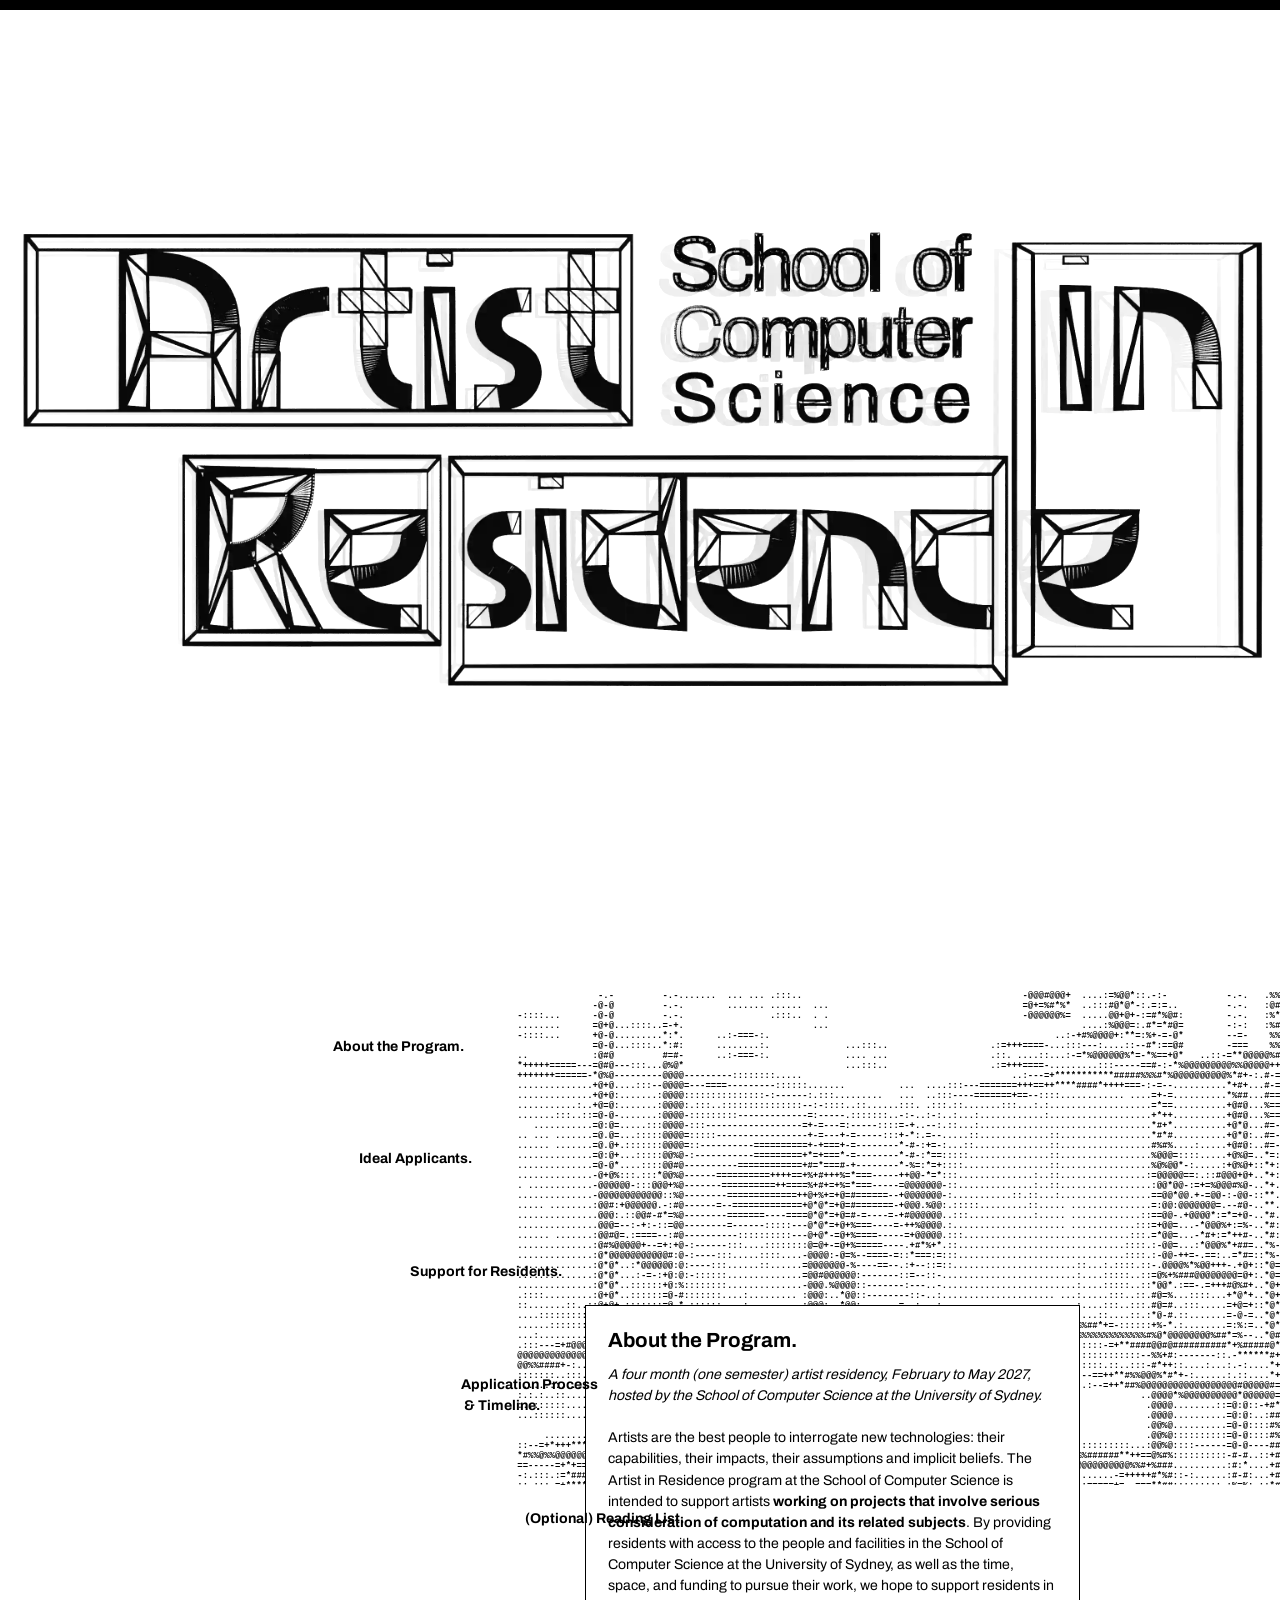
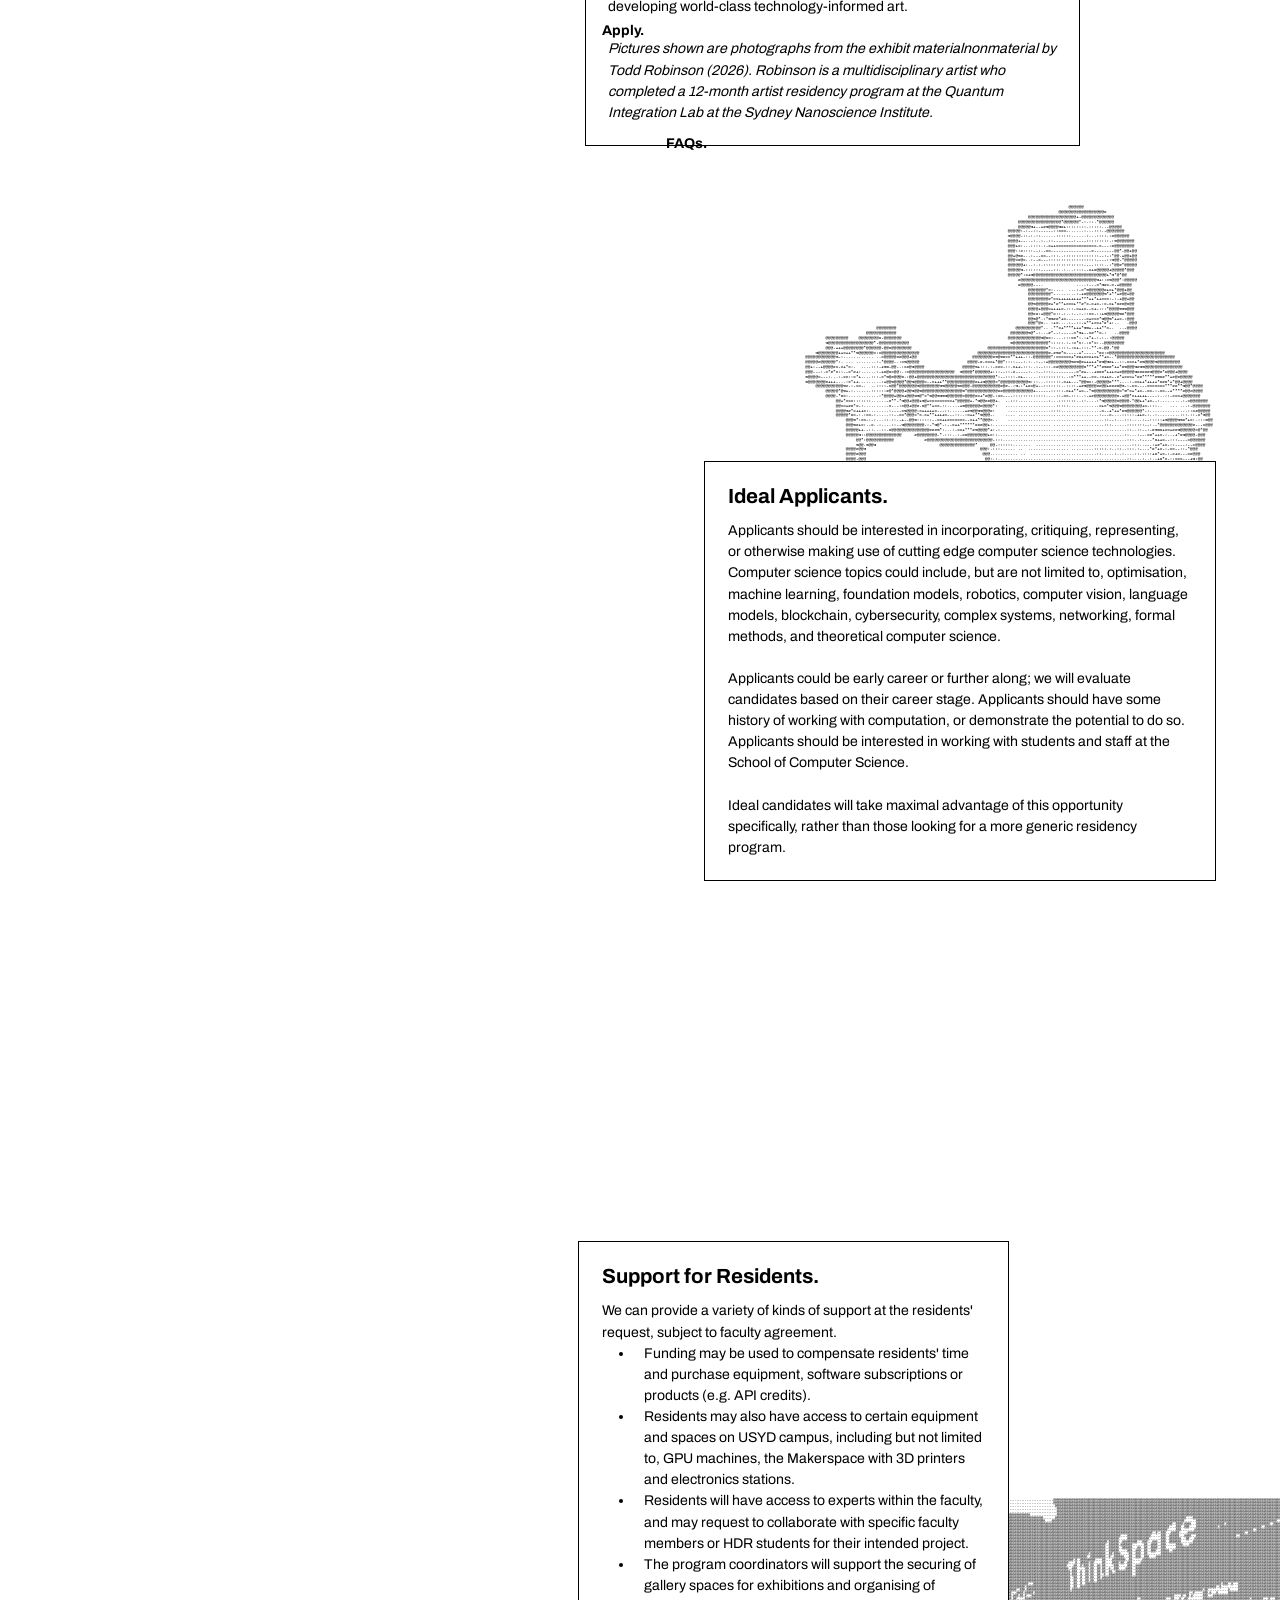
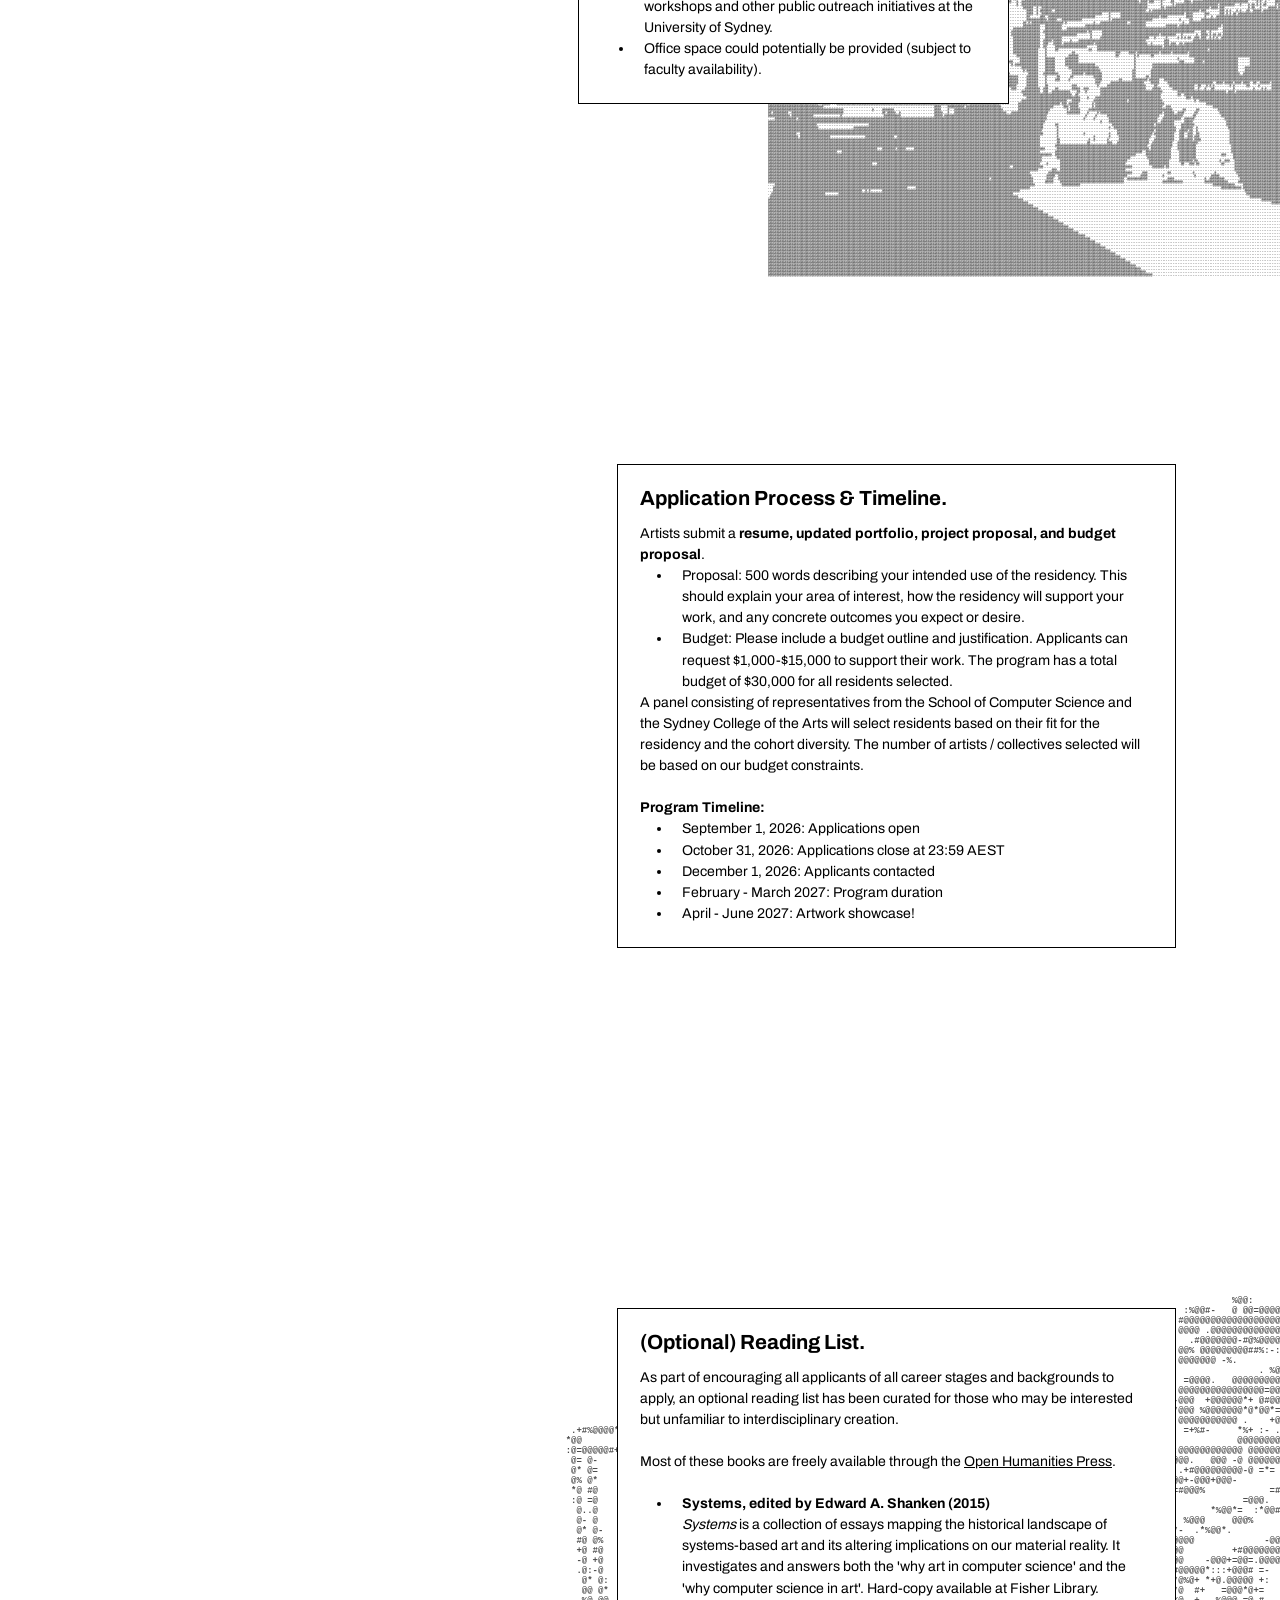
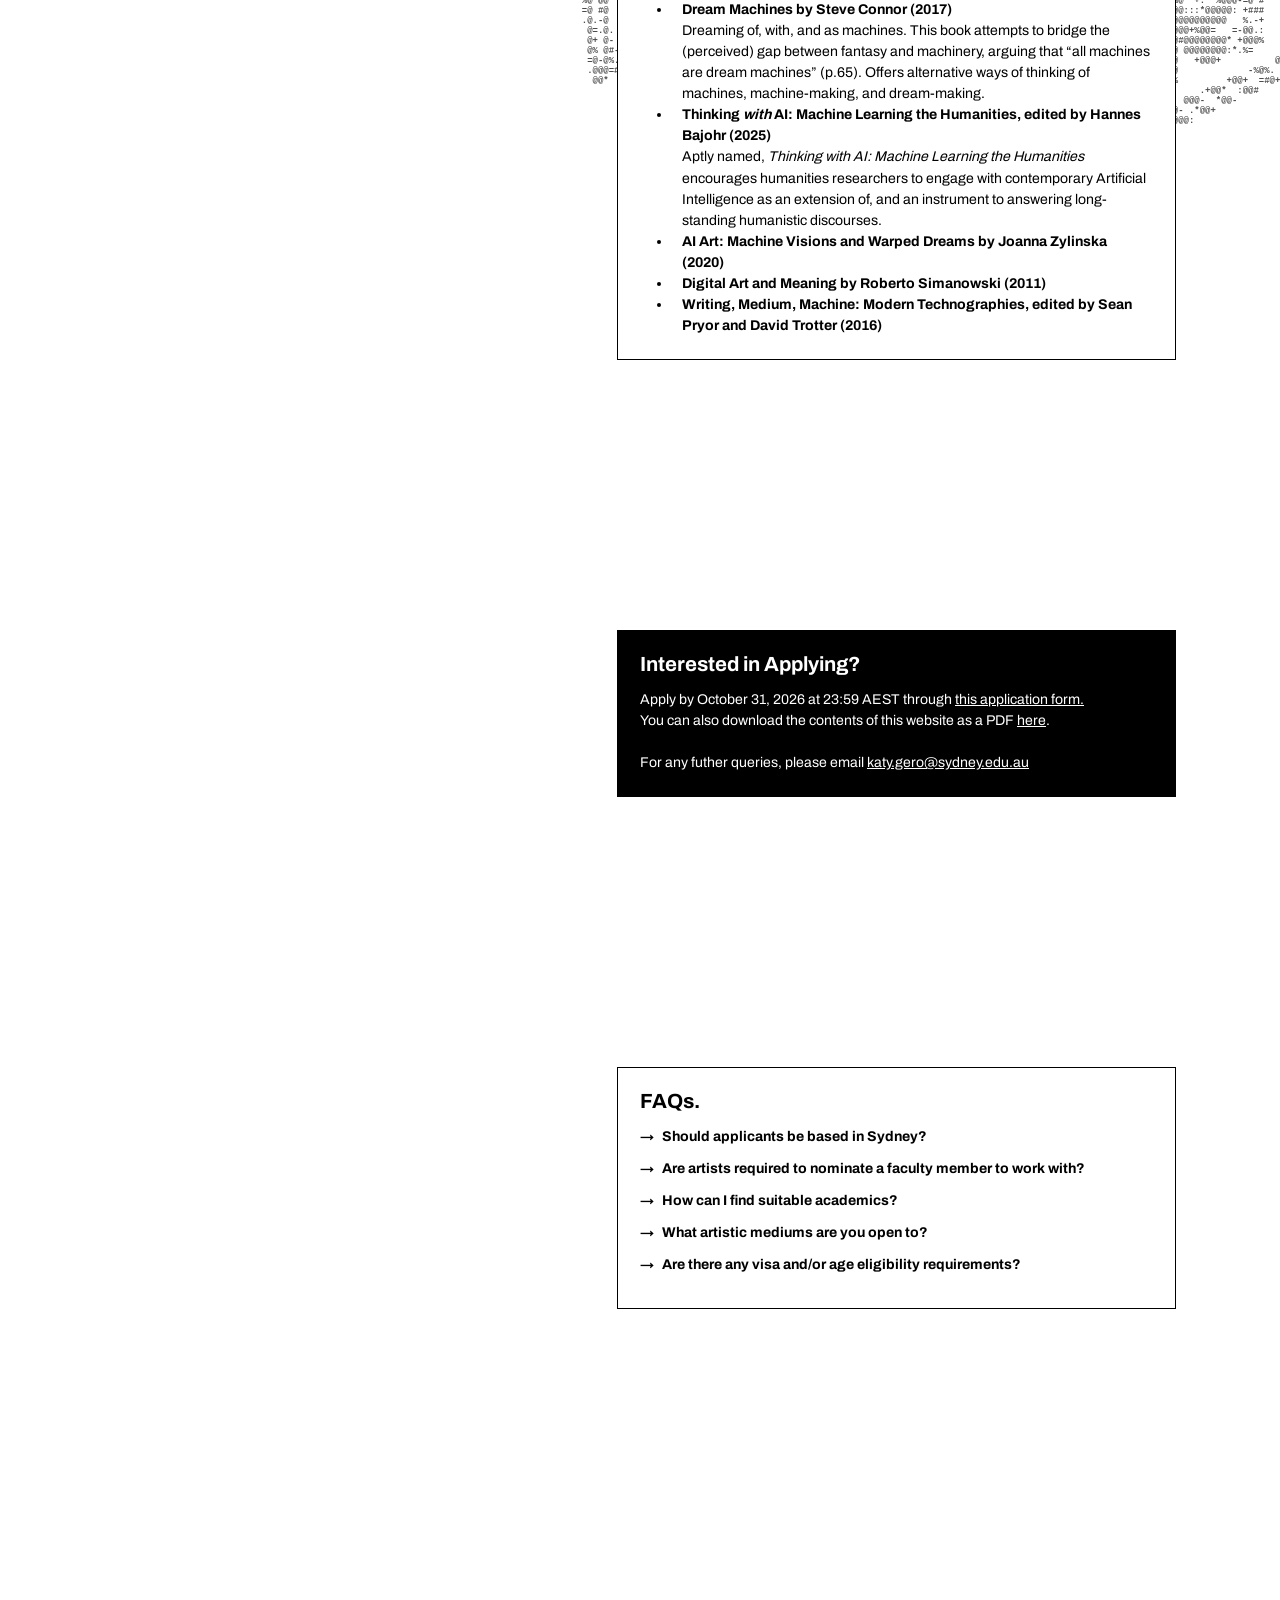
==== commit f139b176: "AiR: fix loading screen to cover whole screen, modify ascii placement for more screen sz" ====
--- a/air/index.html
+++ b/air/index.html
@@ -77,8 +77,8 @@
                 </p>
             </div>
 
-            <div style="position: absolute; right: 0svw; top: 340svh; max-width: 40svw; background-color: none; z-index: 3; white-space: pre-wrap; padding: 0; margin: 0;">
-                <p style="font-size:0.22svw; font-family:'Courier New', Courier, monospace; font-weight: bold; color: #000000; text-wrap: nowrap; overflow-x: hidden; overflow-y: hidden; margin: 0; padding: 0; letter-spacing: -1%; text-align: left; ">
+            <div id="thinkspace-ascii">
+                <p>
 @@@@@@@@@@@@@@@@@@@@@@@@@@@@@@@@@@@@@@@@@@@@@@@@@@@@@@@@@@@@@@@@@@@@@@@@@@@@@@@@@@@@@@@@@@@@@@@@@@@@@@@@@@@@@@@@@@@@@@@@@@@@@@@@@@@@@@@@@.................................@@@@@@@@@@@@@@@@@@@@@@@@@@@@@@@@@@@@@@@@@@@@@@@@@@@@@@@@@@@@@@@@@@@@@@@@@@@@@@@@@@@@@@@@@@@@@@@@@@@@@@@@@@@@@@@@@@@@@@@@@@@@@@@@@@@@@@@@@@@@@@@@@@@@@@@@@@@@@@@@@@@@@@@@@@@@@@@@@
 @@@@@@@@@@@@@@@@@@@@@@@@@@@@@@@@@@@@@@@@@@@@@@@@@@@@@@@@@@@@@@@@@@@@@@@@@@@@@@@@@@@@@@@@@@@@@@@@@@@@@@@@@@@@@@@@@@@@@@@@@@@@@@@@@@@@@@@...................................@@@@@@@@@@@@@@@@@@@@@@@@@@@@@@@@@@@@@@@@@@@@@@@@@@@@@@@@@@@@@@@@@@@@@@@@@@@@@@@@@@@@@@@@@@@@@@@@@@@@@@@@@@@@@@@@@@@@@@@@@@@@@@@@@@@@@@@@@@@@@@@@@@@@@@@@@@@@@@@@@@@@@@@@@@@@@@@@@
 @@@@@@@@@@@@@@@@@@@@@@@@@@@@@@@@@@@@@@@@@@@@@@@@@@@@@@@@@@@@@@@@@@@@@@@@@@@@@@@@@@@@@@@@@@@@@@@@@@@@@@@@@@@@@@@@@@@@@@@@@@@@@@@@@@@@@......................................@@@@@@@@@@@@@@@@@@@@@@@@@@@@@@@@@@@@@@@@@@@@@@@@@@@@@@@@@@@@@@@@@@@@@@@@@@@@@@@@@@@@@@@@@@@@@@@@@@@@@@@@@@@@@@@@@@@@@@@@@@@@@@@@@@@@@@@@@@@@@@@@@@@@@@@@@@@@@@@@@@@@@@@@@@@@@@@@
@@ -208,8 +208,8 @@
 </p>
             </div>
 
-            <div style="position: absolute; right: 0svw; top: 490svh; max-width: 65svw; height: 60svh; background-color: none; z-index: 3; white-space: pre-wrap; padding: 0; margin: 0; margin-right: -5svw;">
-                <p style="text-align: left; font-size:0.7svw; font-family:'Courier New', Courier, monospace; font-weight: bold; opacity: 0.7; color: #000000; text-wrap: nowrap; overflow-x: hidden; overflow-y: hidden; margin: 0; padding: 0; letter-spacing: 0%">
+            <div id="air-perspective-ascii">
+                <p>
                                                                                                                                                                                .=*+: .=%                             
                                                                                                                                                                       :++=:...-+*=..  =-=                             
                                                                                                                                                             *@@@ .@@. :+@@=          :*+-                             
--- a/air/styles/styles.css
+++ b/air/styles/styles.css
@@ -7,8 +7,8 @@
 }
 
 body {
-  width: 100%;
-  height: 100%;
+  width: 100lvw;
+  height: 100lvh;
   overflow-x: hidden;
 }
 
@@ -29,10 +29,10 @@
 
 .loading-screen {
   position: fixed;
-  top: 0;
-  left: 0;
-  width: 100svw;
-  height: 100svh;
+  top: -4lvh;
+  left: -4lvw;
+  width: 108lvw;
+  height: 108lvh;
   background-color: black;
   -moz-animation: wait 3s linear forwards;
   -webkit-animation: wait 3s linear forwards;
@@ -55,6 +55,424 @@
 }
 .loader:before {
   content:"www.writefutureslab.com/air"
+}
+
+.inner {
+  width: 100lvw;
+  height: fit-content;
+  padding: 0;
+}
+.videoA {
+  position: absolute;
+  /* fallback */
+  width: 100vw;
+  height: 100vh;
+  width: 100lvw;
+  height: 100lvh;
+  background-image: url(../assets/partA/0000.webp);
+  filter: brightness(114%);
+  background-size: 90%;
+  background-repeat: no-repeat;
+  background-color: white;
+  background-position: center center;
+  overflow: none;
+  padding: 0;
+  margin: 0;
+}
+.content {
+  width: 100lvw;
+  height: fit-content;
+  position: absolute;
+  display: flex;
+  flex-direction: column;
+  top: 100svh;
+  flex-wrap: nowrap;
+  align-items: center;
+  overflow: hidden;
+  gap: 10svh;
+  left: 0;
+  z-index: 80;
+  margin: 0 0svw;
+}
+.headers {
+  display: none;
+}
+#about { position: block; margin-top: 10svh; width: 70svw}
+#ideal-applicants {margin-top: -8svh; gap: 5svh; position: block; width: 90svw; border: none;}
+#support {position: block;  width: 70svw; margin-top: 10svh}
+#application-process {position: block; width: 70svw;}
+#reading-list {position: block;  width: 70svw; }
+#apply {position: block;  width: 70svw;}
+#faq {position: block;  width: 70svw; margin-bottom: 20svh;}
+
+#img2 { font-size:0.6svw; font-family:'Courier New', Courier, monospace; font-weight: bold; color: #000000; text-wrap: nowrap; overflow-x: hidden; overflow-y: hidden; margin: 0; padding: 0; letter-spacing: -1%; line-height:115%; background-color: none}
+#usyd-logo {display: none; position: absolute; bottom:40svw; right: calc(50vw - 30px); width: 60px;content: contain; }
+/* ascii */
+#mnm-ascii {margin-top: 0; position: absolute; top: 90svh; left: 10svw; overflow-x: hidden; width: 90svw; overflow-y: hidden; background-color: none; z-index: 5; white-space: pre-wrap; padding: 0; margin: 0;}
+#mnm-ascii p {font-size:0.9svw; text-align: end; font-family:'Courier New', Courier, monospace; font-weight: bold; color: #000000; text-wrap: nowrap; margin: 0; padding: 0; letter-spacing: 0%}
+#thinkspace-ascii {position: absolute; left: 5svw; top: 275svh; width: 70svw; height: 55svw; background-color: none; z-index: 10; white-space: pre-wrap; padding: 0; margin: 0; overflow: hidden}
+#thinkspace-ascii p {font-size:0.42svw; font-family:'Courier New', Courier, monospace; font-weight: bold; color: #000000; text-wrap: nowrap; overflow-x: hidden; overflow-y: hidden; margin: 0; padding: 0; letter-spacing: -1%; text-align: right;}
+#air-perspective-ascii {position: absolute; right: 0svw; top: 430svh; width: 90svw; height: fit-content; background-color: none; z-index: 3; white-space: pre-wrap; padding: 0; margin: 0; margin-right: -5svw;}
+#air-perspective-ascii p {text-align: left; font-size:1.1svw; font-family:'Courier New', Courier, monospace; font-weight: bold; opacity: 1; color: #000000; text-wrap: nowrap; overflow-x: hidden; overflow-y: hidden; margin: 0; padding: 0; letter-spacing: 0%}
+
+
+@media screen and (min-width: 400px) {
+  .inner {
+    height: 450svh;
+    padding: 0;
+  }
+  .videoA {
+    position: absolute;
+    top: 0;
+    left: 0svw;
+     /* fallback */
+    width: 100vw;
+    height: 100vh;
+    width: 100lvw;
+    height: 100svh;
+    background-image: url(../assets/partA/0000.webp);
+    filter: brightness(114%);
+    background-size: contain;
+    background-repeat: no-repeat;
+    background-color: white;
+    background-position: center center;
+}
+  .content {
+    width: 100svw;
+    height: fit-content;
+    position: absolute;
+    display: flex;
+    flex-direction: column;
+    top: 115svh;
+    flex-wrap: nowrap;
+    justify-content: center;
+    align-items: center;
+    overflow: hidden;
+    gap: 10svh;
+    padding: 0;
+    left: 0;
+    z-index: 80;
+  }
+  .headers {
+    display: none;
+  }
+  #about { margin-top: 0; max-width: 80svw}
+  #ideal-applicants { max-width: 80svw; border: none}
+  #support { max-width: 80svw}
+  #application-process { max-width: 80svw;}
+  #reading-list { max-width: 80svw; }
+  #apply { max-width: 80svw;}
+  #faq { max-width: 80svw; }
+
+  #img2 { font-size:0.6svw; font-family:'Courier New', Courier, monospace; font-weight: bold; color: #000000; text-wrap: nowrap; overflow-x: hidden; overflow-y: hidden; margin: 0; padding: 0; letter-spacing: -1%; line-height:115%; background-color: none}
+  #usyd-logo {display: none; position: absolute; bottom:30svw; right: calc(50svw - 60px); width: 120px;content: contain;}
+  #thinkspace-ascii {position: absolute; left: 0svw; top: 260svh; width: 70svw; background-color: none; z-index: 10; white-space: pre-wrap; padding: 0; margin: 0;}
+  #thinkspace-ascii p {font-size:0.3svw; font-family:'Courier New', Courier, monospace; font-weight: bold; color: #000000; text-wrap: nowrap; overflow-x: hidden; overflow-y: hidden; margin: 0; padding: 0; letter-spacing: -1%; text-align: left;}
+  #air-perspective-ascii {position: absolute; right: 0svw; top: 360svh; width: 85svw; height: 60svh; background-color: none; z-index: 3; white-space: pre-wrap; padding: 0; margin: 0; margin-right: -5svw;}
+  #air-perspective-ascii p {text-align: left; font-size:0.8svw; font-family:'Courier New', Courier, monospace; font-weight: bold; opacity: 1; color: #000000; text-wrap: nowrap; overflow-x: hidden; overflow-y: hidden; margin: 0; padding: 0; letter-spacing: 0%}
+} 
+
+@media screen and (min-width: 800px) {
+  .inner {
+    height: 750svh;
+  }
+  .videoA {
+    position: fixed;
+    top: 0;
+    left: 0;
+    /* fallback */
+    width: 100vw;
+    height: 100vh;
+    width: 100lvw;
+    height: 100lvh;
+    background-image: url(../assets/partA/0001.webp);
+    filter: brightness(114%);
+    background-size: cover;
+    background-repeat: no-repeat;
+    background-color: white;
+    background-position: center center;
+    animation: partAnimation 1ms steps(1) forwards;
+    animation-timeline: scroll(root);
+    animation-range: 0% 100%;
+}
+  .content {
+    width: 65svw;
+    height: fit-content;
+    position: absolute;
+    display: flex;
+    margin-top: 20svh;
+    flex-direction: column;
+    top: 100svh;
+    flex-wrap: nowrap;
+    left: 35svw;
+    justify-content: space-around;
+    align-items: center;
+    overflow: hidden;
+    z-index: 80;
+  }
+  .headers {
+    position: fixed;
+    width: 20svw;
+    height: 90svh;
+    top: 110svh;
+    left: 20svw;
+    padding-left: 5svh;
+    display: flex;
+    flex-direction: column;
+    justify-content: space-around;
+    z-index: 100;
+    -moz-animation: sticky linear forwards;
+    -webkit-animation: sticky linear forwards;
+    animation: sticky linear forwards;
+    animation-range: 0% 100%;
+    animation-timeline: scroll(root);
+  } 
+  #about-h {left: 0svw; position: relative;}
+  #ideal-applicants-h {left: 0svw; position: relative;}
+  #support-h {left: 0svw; position: relative;}
+  #application-process-h {left: 0svw; position: relative;}
+  #reading-list-h {left: 6svw; position: relative;}
+  #apply-h {left: 13svw; position: relative;}
+  #faq-h {left: 21svw; position: relative;}
+
+  #about-h-s {left: 0svw; position: relative; animation-range: 9% 25%}
+  #ideal-applicants-h-s {left: 0svw; position: relative; animation-range: 20% 35%}
+  #support-h-s {left: 0svw; position: relative; animation-range: 30% 45%}
+  #application-process-h-s {left: 0svw; position: relative; animation-range: 40% 60%}
+  #reading-list-h-s {left: 6svw; position: relative; animation-range: 55% 70%}
+  #apply-h-s {left: 13svw; position: relative; animation-range: 65% 80%}
+  #faq-h-s {left: 21svw; position: relative; animation-range: 70% 90%}
+
+  #about { margin-top: 0; left: 0svw; width: 35svw}
+  #ideal-applicants { width: 40svw; padding: 0; gap: 0svh; height: fit-content; border: 0; background-color: none }
+  #support { width: 30svw; margin-top: 10svh; left: 0svw;}
+  #application-process { width: 40svw; left: 0svw; margin-top: 10svh;}
+  #reading-list { width: 40svw; margin-top: 10svh; left: 0svw;}
+  #apply { width: 40svw; margin-top: 10svh; left: 0svw;}
+  #faq { width: 40svw; margin-top: 10svh; left: 0svw;}
+
+  #img2 { font-size:0.33svw; font-family:'Courier New', Courier, monospace; font-weight: bold; color: #000000; text-wrap: nowrap; overflow-x: hidden; overflow-y: hidden; margin: 0; padding: 0; letter-spacing: -1%; line-height:115%; background-color: none; }
+  #usyd-logo {position: absolute; top:90svh; right: -1svw; min-width: 120px; max-width: 10svw; content: contain; animation: slide-up ease-in forwards; animation-timeline: scroll(root); animation-range: 0% 10%}
+  
+  #mnm-ascii {position: absolute; left: 40svw; top: 105svh; width: 60svw; height: 60svh; background-color: none; z-index: 3; white-space: pre-wrap; padding: 0; margin: 0;}
+  #mnm-ascii p {font-size:0.7svw; text-align: end; font-family:'Courier New', Courier, monospace; font-weight: bold; color: #000000; text-wrap: nowrap; margin: 0; padding: 0; letter-spacing: 0%}
+  #thinkspace-ascii {position: absolute; left: 60svw; right: 0svw; top: 350svh; max-width: 40svw; background-color: none; z-index: 3; white-space: pre-wrap; padding: 0; margin: 0;} 
+}
+
+@media screen and (min-width: 1000px) {
+  .inner {
+    height: 920svh;
+  }
+    .videoA {
+    position: fixed;
+    top: 0;
+    left: 0;
+    width: 100lvw;
+    height: 100lvh;
+    background-image: url(../assets/partA/0001.webp);
+    filter: brightness(114%);
+    background-size: cover;
+    background-repeat: no-repeat;
+    background-color: white;
+    background-position: center;
+    animation: partAnimation 1ms steps(1) forwards;
+    animation-timeline: scroll(root);
+    animation-range: 0% 100%;
+  }
+  .headers {
+    position: fixed;
+    width: 20svw;
+    height: 90svh;
+    top: 110svh;
+    left: 20svw;
+    padding-left: 5svh;
+    display: flex;
+    flex-direction: column;
+    justify-content: space-around;
+    z-index: 100;
+    -moz-animation: sticky linear forwards;
+    -webkit-animation: sticky linear forwards;
+    animation: sticky linear forwards;
+    animation-range: 0% 100%;
+    animation-timeline: scroll(root);
+  } 
+  .content {
+    width: 60svw;
+    height: fit-content;
+    margin-bottom: 40svh;
+    position: absolute;
+    display: flex;
+    margin-top: 20svh;
+    flex-direction: column;
+    top: 115svh;
+    flex-wrap: nowrap;
+    left: 40svw;
+    justify-content: space-around;
+    align-items: center;
+    overflow: hidden;
+    z-index: 80;
+  }
+  #about-h {left: 2svw; position: relative; }
+  #ideal-applicants-h {left: 4svw; position: relative;}
+  #support-h {left: 8svw; position: relative;}
+  #application-process-h {left: 12svw; position: relative;}
+  #reading-list-h {left: 17svw; position: relative;}
+  #apply-h {left: 23svw; position: relative;}
+  #faq-h {left: 28svw; position: relative;}
+
+  #about-h-s {left: 2svw; position: relative; animation-range: 9% 30%}
+  #ideal-applicants-h-s {left: 4svw; position: relative; animation-range: 20% 40%}
+  #support-h-s {left: 8svw; position: relative; animation-range: 35% 55%}
+  #application-process-h-s {left: 12svw; position: relative; animation-range: 50% 70%}
+  #reading-list-h-s {left: 17svw; position: relative; animation-range: 65% 85%}
+  #apply-h-s {left: 23svw; position: relative; animation-range: 80% 92%}
+  #faq-h-s {left: 28svw; position: relative; animation-range: 85% 95%}
+
+  #about { margin-top: 0; left: -5svw; width: 35svw}
+  #ideal-applicants { width: 40svw; padding: 0; left: 5svw; gap: 0svh; height: fit-content; border: 0; background-color: none;}
+  #support { width: 30svw; margin-top: 30svh; left: -8svw;}
+  #application-process { width: 40svw; left: 0svw; margin-top: 30svh;}
+  #reading-list { width: 40svw; margin-top: 30svh; left: 0svw;}
+  #apply { width: 40svw; margin-top: 20svh; left: 0svw;}
+  #faq { width: 40svw; margin-top: 20svh; left: 0svw;}
+
+  #usyd-logo {position: absolute; top:90svh; right: 1svw; min-width: 50px; max-width: 10svw; content: contain; animation: slide-up ease-in forwards; animation-timeline: scroll(root); animation-range: 0% 10%}
+  #mnm-ascii {position: absolute; right: 0svw; top: 105svh; max-width: 60svw; height: 60svh; background-color: none; z-index: 3; white-space: pre-wrap; padding: 0; margin: 0;}
+  #mnm-ascii p {font-size:0.7svw; text-align: end; font-family:'Courier New', Courier, monospace; font-weight: bold; color: #000000; text-wrap: nowrap; margin: 0; padding: 0; letter-spacing: 0%}
+  #thinkspace-ascii {position: absolute; right: 0svw; top: 340svh; max-width: 40svw; background-color: none; z-index: 3; white-space: pre-wrap; padding: 0; margin: 0;}
+  #thinkspace-ascii p {font-size:0.22svw; font-family:'Courier New', Courier, monospace; font-weight: bold; color: #000000; text-wrap: nowrap; overflow-x: hidden; overflow-y: hidden; margin: 0; padding: 0; letter-spacing: -1%; text-align: left;}
+  #air-perspective-ascii {position: absolute; right: 0svw; top: 490svh; max-width: 65svw; height: 60svh; background-color: none; z-index: 3; white-space: pre-wrap; padding: 0; margin: 0; margin-right: -5svw;}
+  #air-perspective-ascii p {text-align: left; font-size:0.7svw; font-family:'Courier New', Courier, monospace; font-weight: bold; opacity: 0.7; color: #000000; text-wrap: nowrap; overflow-x: hidden; overflow-y: hidden; margin: 0; padding: 0; letter-spacing: 0%}
+}
+
+.block {
+  height: fit-content;
+  display: flex;
+  flex-direction: column;
+  top: 0;
+  justify-content: center;
+  background-color: white; 
+  border: 1px solid black; 
+  padding: 2.5svh;
+  z-index: 81;
+  position: relative;
+}
+
+.content img {
+  float: right;
+  width: 20%;
+  height: auto;
+  object-fit: contain;
+}
+
+.block p, ul, details {
+  font-family: 'Archivo';
+  font-size: max(12px, 1.1svw);
+  font-weight: normal;
+  color: black;
+  padding: 0;
+  top: 0;
+  line-height: 150%;
+  margin-block-start: -1svh;
+  display: block;
+  margin: 0;
+}
+
+.block a {
+  font-family: 'Archivo';
+  font-size: max(12px, 1.1svw);
+  font-weight: normal;
+  color: black;
+  padding: 0;
+  top: 0;
+  line-height: 150%;
+  margin-block-start: -1svh;
+  margin: 0;
+  text-decoration: underline;
+}
+
+.block summary, summary::-webkit-details-marker {
+  margin-bottom: 1.2svh;
+  list-style: none;
+  font-weight: bold;
+}
+
+summary::before {
+  content: "→"; 
+  display: inline-block;
+  margin-right: 8px;
+  transition: transform 0.2s ease;
+} 
+
+details[open] summary::before {
+  transform: rotate(90deg);
+}
+
+details[open] p {
+  margin-bottom: 1.2svh;
+}
+
+.block ul {
+  margin-left: 2.5svw;
+}
+
+.block li {
+  padding-left: .8svw;
+}
+
+.block h2 {
+  font-family: 'Archivo';
+  font-size: max(18px, 1.6svw);
+  font-weight: bold;
+  color: black;
+  padding: 0;
+  top: 0;
+  display: block;
+  margin-top: 0svh;
+  margin-bottom: 1.5svh;
+}
+
+.headers a {
+  font-family: 'Archivo';
+  font-size: max(14px, 1.1svw);
+  font-weight: bold;
+  color: black;
+  line-height: 150%;
+  text-decoration: none;
+  text-wrap: nowrap;
+  padding: 0.2svh 0.5svw;
+  width: fit-content;
+}
+
+.headers a:hover {
+  text-decoration: underline;
+}
+
+.inverted {
+  width: fit-content;
+  position: absolute;
+  overflow: hidden;
+  clip-path: inset(0 100% 0 0);
+  -moz-animation: hgrow-hshrink 1ms ease-in-out forwards;
+  -webkit-animation: hgrow-hshrink 1ms ease-in-out forwards;
+  animation: hgrow-hshrink 1ms ease-in-out forwards;
+  animation-timeline: scroll(root);
+}
+
+.inverted a {
+  font-family: 'Archivo';
+  font-size: max(14px, 1.1svw);
+  font-weight: bold;
+  color: white;
+  line-height: 150%;
+  text-decoration: none;
+  background-color: black;
+  text-wrap: nowrap;
+  padding: 0.2svh 0.5svw;
+}
+
+.inverted a:hover {
+  text-decoration: none
 }
 
 @keyframes type {
@@ -312,401 +730,6 @@
     src: url(./fonts/Archivo-VariableFont_wdth\,wght.ttf);
 }
 
-.inner {
-    height: 500svh;
-    padding: 0;
-}
-.videoA {
-    position: absolute;
-    top: 0;
-    left: 0;
-    width: 100svw;
-    height: 100svh;
-    background-image: url(../assets/partA/0000.webp);
-    filter: brightness(114%);
-    background-size: contain;
-    background-repeat: no-repeat;
-    background-color: white;
-    background-position: center;
-}
-  .content {
-  width: 100svw;
-  height: fit-content;
-  position: absolute;
-  display: flex;
-  flex-direction: column;
-  top: 100svh;
-  flex-wrap: nowrap;
-  align-items: center;
-  overflow: hidden;
-  gap: 10svh;
-  left: 0;
-  z-index: 80;
-  margin: 0 0svw;
-}
-.headers {
-  display: none;
-}
-  #about { position: block; margin-top: 10svh; width: 70svw}
-  #ideal-applicants {margin-top: -8svh; gap: 5svh; position: block; width: 90svw; border: none;}
-  #support {position: block;  width: 70svw}
-  #application-process {position: block; width: 70svw;}
-  #reading-list {position: block;  width: 70svw; }
-  #apply {position: block;  width: 70svw;}
-  #faq {position: block;  width: 70svw; }
-
-  #img2 { font-size:0.6svw; font-family:'Courier New', Courier, monospace; font-weight: bold; color: #000000; text-wrap: nowrap; overflow-x: hidden; overflow-y: hidden; margin: 0; padding: 0; letter-spacing: -1%; line-height:115%; background-color: none}
-  #usyd-logo {display: none; position: absolute; bottom:40svw; right: calc(50vw - 30px); width: 60px;content: contain; }
- 
-  #mnm-ascii {margin-top: 0; position: absolute; top: 100svh; left: 10svw; overflow-x: hidden; width: 90svw; overflow-y: hidden; background-color: none; z-index: 5; white-space: pre-wrap; padding: 0; margin: 0;}
-  #mnm-ascii p {font-size:0.9svw; text-align: end; font-family:'Courier New', Courier, monospace; font-weight: bold; color: #000000; text-wrap: nowrap; margin: 0; padding: 0; letter-spacing: 0%}
-
-@media screen and (min-width: 400px) {
-  .inner {
-    height: 450svh;
-    padding: 0;
-  }
-  .videoA {
-    position: absolute;
-    top: 0;
-    left: 0svw;
-    width: 102svw;
-    height: 100svh;
-    background-image: url(../assets/partA/0000.webp);
-    filter: brightness(114%);
-    background-size: contain;
-    background-repeat: no-repeat;
-    background-color: white;
-    background-position: center;
-}
-  .content {
-  width: 100svw;
-  height: fit-content;
-  position: absolute;
-  display: flex;
-  flex-direction: column;
-  top: 115svh;
-  flex-wrap: nowrap;
-  justify-content: center;
-  align-items: center;
-  overflow: hidden;
-  gap: 10svh;
-  padding: 0;
-  left: 0;
-  z-index: 80;
-}
-.headers {
-  display: none;
-}
-  #about { margin-top: 0; max-width: 80svw}
-  #ideal-applicants { max-width: 80svw; border: none}
-  #support { max-width: 80svw}
-  #application-process { max-width: 80svw;}
-  #reading-list { max-width: 80svw; }
-  #apply { max-width: 80svw;}
-  #faq { max-width: 80svw; }
-
-  #img2 { font-size:0.6svw; font-family:'Courier New', Courier, monospace; font-weight: bold; color: #000000; text-wrap: nowrap; overflow-x: hidden; overflow-y: hidden; margin: 0; padding: 0; letter-spacing: -1%; line-height:115%; background-color: none}
-  #usyd-logo {display: none; position: absolute; bottom:30svw; right: calc(50svw - 60px); width: 120px;content: contain;}
-  #mnm-ascii {position: absolute; left: 20svw; top: 105svh; width: 80svw; height: 60svh; background-color: none; z-index: 3; white-space: pre-wrap; padding: 0; margin: 0;}
-  #mnm-ascii p {font-size:0.8svw; text-align: end; font-family:'Courier New', Courier, monospace; font-weight: bold; color: #000000; text-wrap: nowrap; margin: 0; padding: 0; letter-spacing: 0%}
-} 
-
-@media screen and (min-width: 800px) {
-  .inner {
-    height: 750svh;
-  }
-  .videoA {
-    position: fixed;
-    top: 0;
-    left: 0;
-    width: 100svw;
-    height: 100svh;
-    background-image: url(../assets/partA/0001.webp);
-    filter: brightness(114%);
-    background-size: cover;
-    background-repeat: no-repeat;
-    background-color: white;
-    background-position: center;
-    animation: partAnimation 1ms steps(1) forwards;
-    animation-timeline: scroll(root);
-    animation-range: 0% 100%;
-}
-  .content {
-  width: 65svw;
-  height: fit-content;
-  position: absolute;
-  display: flex;
-  margin-top: 20svh;
-  flex-direction: column;
-  top: 100svh;
-  flex-wrap: nowrap;
-  left: 35svw;
-  justify-content: space-around;
-  align-items: center;
-  overflow: hidden;
-  z-index: 80;
-  }
-  .headers {
-  position: fixed;
-  width: 20svw;
-  height: 90svh;
-  top: 110svh;
-  left: 20svw;
-  padding-left: 5svh;
-  display: flex;
-  flex-direction: column;
-  justify-content: space-around;
-  z-index: 100;
-  -moz-animation: sticky linear forwards;
-  -webkit-animation: sticky linear forwards;
-  animation: sticky linear forwards;
-  animation-range: 0% 100%;
-  animation-timeline: scroll(root);
-} 
-  #about-h {left: 0svw; position: relative;}
-  #ideal-applicants-h {left: 0svw; position: relative;}
-  #support-h {left: 0svw; position: relative;}
-  #application-process-h {left: 0svw; position: relative;}
-  #reading-list-h {left: 6svw; position: relative;}
-  #apply-h {left: 13svw; position: relative;}
-  #faq-h {left: 21svw; position: relative;}
-
-  #about-h-s {left: 0svw; position: relative; animation-range: 9% 25%}
-  #ideal-applicants-h-s {left: 0svw; position: relative; animation-range: 20% 35%}
-  #support-h-s {left: 0svw; position: relative; animation-range: 30% 45%}
-  #application-process-h-s {left: 0svw; position: relative; animation-range: 40% 60%}
-  #reading-list-h-s {left: 6svw; position: relative; animation-range: 55% 70%}
-  #apply-h-s {left: 13svw; position: relative; animation-range: 65% 80%}
-  #faq-h-s {left: 21svw; position: relative; animation-range: 70% 90%}
-
-  #about { margin-top: 0; left: 0svw; width: 35svw}
-  #ideal-applicants { width: 40svw; padding: 0; gap: 0svh; height: fit-content; border: 0; background-color: none }
-  #support { width: 30svw; margin-top: 10svh; left: 0svw;}
-  #application-process { width: 40svw; left: 0svw; margin-top: 10svh;}
-  #reading-list { width: 40svw; margin-top: 10svh; left: 0svw;}
-  #apply { width: 40svw; margin-top: 10svh; left: 0svw;}
-  #faq { width: 40svw; margin-top: 10svh; left: 0svw;}
-
-  #img2 { font-size:0.33svw; font-family:'Courier New', Courier, monospace; font-weight: bold; color: #000000; text-wrap: nowrap; overflow-x: hidden; overflow-y: hidden; margin: 0; padding: 0; letter-spacing: -1%; line-height:115%; background-color: none; }
-  #usyd-logo {position: absolute; top:90svh; right: -1svw; min-width: 120px; max-width: 10svw; content: contain; animation: slide-up ease-in forwards; animation-timeline: scroll(root); animation-range: 0% 10%}
-  
-  #mnm-ascii {position: absolute; left: 40svw; top: 105svh; width: 60svw; height: 60svh; background-color: none; z-index: 3; white-space: pre-wrap; padding: 0; margin: 0;}
-  #mnm-ascii p {font-size:0.7svw; text-align: end; font-family:'Courier New', Courier, monospace; font-weight: bold; color: #000000; text-wrap: nowrap; margin: 0; padding: 0; letter-spacing: 0%}
-}
-
-@media screen and (min-width: 1000px) {
-  .inner {
-    height: 920svh;
-  }
-    .videoA {
-    position: fixed;
-    top: 0;
-    left: 0;
-    width: 100svw;
-    height: 100svh;
-    background-image: url(../assets/partA/0001.webp);
-    filter: brightness(114%);
-    background-size: cover;
-    background-repeat: no-repeat;
-    background-color: white;
-    background-position: center;
-    animation: partAnimation 1ms steps(1) forwards;
-    animation-timeline: scroll(root);
-    animation-range: 0% 100%;
-}
-  .headers {
-  position: fixed;
-  width: 20svw;
-  height: 90svh;
-  top: 110svh;
-  left: 20svw;
-  padding-left: 5svh;
-  display: flex;
-  flex-direction: column;
-  justify-content: space-around;
-  z-index: 100;
-  -moz-animation: sticky linear forwards;
-  -webkit-animation: sticky linear forwards;
-  animation: sticky linear forwards;
-  animation-range: 0% 100%;
-  animation-timeline: scroll(root);
-} 
-  .content {
-    width: 60svw;
-    height: fit-content;
-    margin-bottom: 40svh;
-    position: absolute;
-    display: flex;
-    margin-top: 20svh;
-    flex-direction: column;
-    top: 115svh;
-    flex-wrap: nowrap;
-    left: 40svw;
-    justify-content: space-around;
-    align-items: center;
-    overflow: hidden;
-    z-index: 80;
-  }
-  #about-h {left: 2svw; position: relative; }
-  #ideal-applicants-h {left: 4svw; position: relative;}
-  #support-h {left: 8svw; position: relative;}
-  #application-process-h {left: 12svw; position: relative;}
-  #reading-list-h {left: 17svw; position: relative;}
-  #apply-h {left: 23svw; position: relative;}
-  #faq-h {left: 28svw; position: relative;}
-
-  #about-h-s {left: 2svw; position: relative; animation-range: 9% 30%}
-  #ideal-applicants-h-s {left: 4svw; position: relative; animation-range: 20% 40%}
-  #support-h-s {left: 8svw; position: relative; animation-range: 35% 55%}
-  #application-process-h-s {left: 12svw; position: relative; animation-range: 50% 70%}
-  #reading-list-h-s {left: 17svw; position: relative; animation-range: 65% 85%}
-  #apply-h-s {left: 23svw; position: relative; animation-range: 80% 92%}
-  #faq-h-s {left: 28svw; position: relative; animation-range: 85% 95%}
-
-  #about { margin-top: 0; left: -5svw; width: 35svw}
-  #ideal-applicants { width: 40svw; padding: 0; left: 5svw; gap: 0svh; height: fit-content; border: 0; background-color: none;}
-  #support { width: 30svw; margin-top: 30svh; left: -8svw;}
-  #application-process { width: 40svw; left: 0svw; margin-top: 30svh;}
-  #reading-list { width: 40svw; margin-top: 30svh; left: 0svw;}
-  #apply { width: 40svw; margin-top: 20svh; left: 0svw;}
-  #faq { width: 40svw; margin-top: 20svh; left: 0svw;}
-
-  #usyd-logo {position: absolute; top:90svh; right: 1svw; min-width: 50px; max-width: 10svw; content: contain; animation: slide-up ease-in forwards; animation-timeline: scroll(root); animation-range: 0% 10%}
-  #mnm-ascii {position: absolute; right: 0svw; top: 105svh; max-width: 60svw; height: 60svh; background-color: none; z-index: 3; white-space: pre-wrap; padding: 0; margin: 0;}
-  #mnm-ascii p {font-size:0.7svw; text-align: end; font-family:'Courier New', Courier, monospace; font-weight: bold; color: #000000; text-wrap: nowrap; margin: 0; padding: 0; letter-spacing: 0%}
-}
-
-.block {
-  height: fit-content;
-  display: flex;
-  flex-direction: column;
-  top: 0;
-  justify-content: center;
-  background-color: white; 
-  border: 1px solid black; 
-  padding: 2.5svh;
-  z-index: 81;
-  position: relative;
-}
-
-.content img {
-  float: right;
-  width: 20%;
-  height: auto;
-  object-fit: contain;
-}
-
-.block p, ul, details {
-  font-family: 'Archivo';
-  font-size: max(12px, 1.1svw);
-  font-weight: normal;
-  color: black;
-  padding: 0;
-  top: 0;
-  line-height: 150%;
-  margin-block-start: -1svh;
-  display: block;
-  margin: 0;
-}
-
-.block a {
-  font-family: 'Archivo';
-  font-size: max(12px, 1.1svw);
-  font-weight: normal;
-  color: black;
-  padding: 0;
-  top: 0;
-  line-height: 150%;
-  margin-block-start: -1svh;
-  margin: 0;
-  text-decoration: underline;
-}
-
-.block summary, summary::-webkit-details-marker {
-  margin-bottom: 1.2svh;
-  list-style: none;
-  font-weight: bold;
-}
-
-summary::before {
-  content: "→"; 
-  display: inline-block;
-  margin-right: 8px;
-  transition: transform 0.2s ease;
-} 
-
-details[open] summary::before {
-  transform: rotate(90deg);
-}
-
-details[open] p {
-  margin-bottom: 1.2svh;
-}
-
-.block ul {
-  margin-left: 2.5svw;
-}
-
-.block li {
-  padding-left: .8svw;
-}
-
-.block h2 {
-  font-family: 'Archivo';
-  font-size: max(18px, 1.6svw);
-  font-weight: bold;
-  color: black;
-  padding: 0;
-  top: 0;
-  display: block;
-  margin-top: 0svh;
-  margin-bottom: 1.5svh;
-}
-
-.headers a {
-  font-family: 'Archivo';
-  font-size: max(14px, 1.1svw);
-  font-weight: bold;
-  color: black;
-  line-height: 150%;
-  text-decoration: none;
-  text-wrap: nowrap;
-  padding: 0.2svh 0.5svw;
-  width: fit-content;
-}
-
-.headers a:hover {
-  text-decoration: underline;
-}
-
-.inverted {
-  width: fit-content;
-  position: absolute;
-  overflow: hidden;
-  clip-path: inset(0 100% 0 0);
-  -moz-animation: hgrow-hshrink 1ms ease-in-out forwards;
-  -webkit-animation: hgrow-hshrink 1ms ease-in-out forwards;
-  animation: hgrow-hshrink 1ms ease-in-out forwards;
-  animation-timeline: scroll(root);
-}
-
-.inverted a {
-  font-family: 'Archivo';
-  font-size: max(14px, 1.1svw);
-  font-weight: bold;
-  color: white;
-  line-height: 150%;
-  text-decoration: none;
-  background-color: black;
-  text-wrap: nowrap;
-  padding: 0.2svh 0.5svw;
-}
-
-.inverted a:hover {
-  text-decoration: none
-}
-
 @keyframes sticky {
   from {transform: rotate(-30deg) translateX(200%) translateY(100%);}
   10% { transform: rotate(0) translateX(-75%) translateY(-115%)}
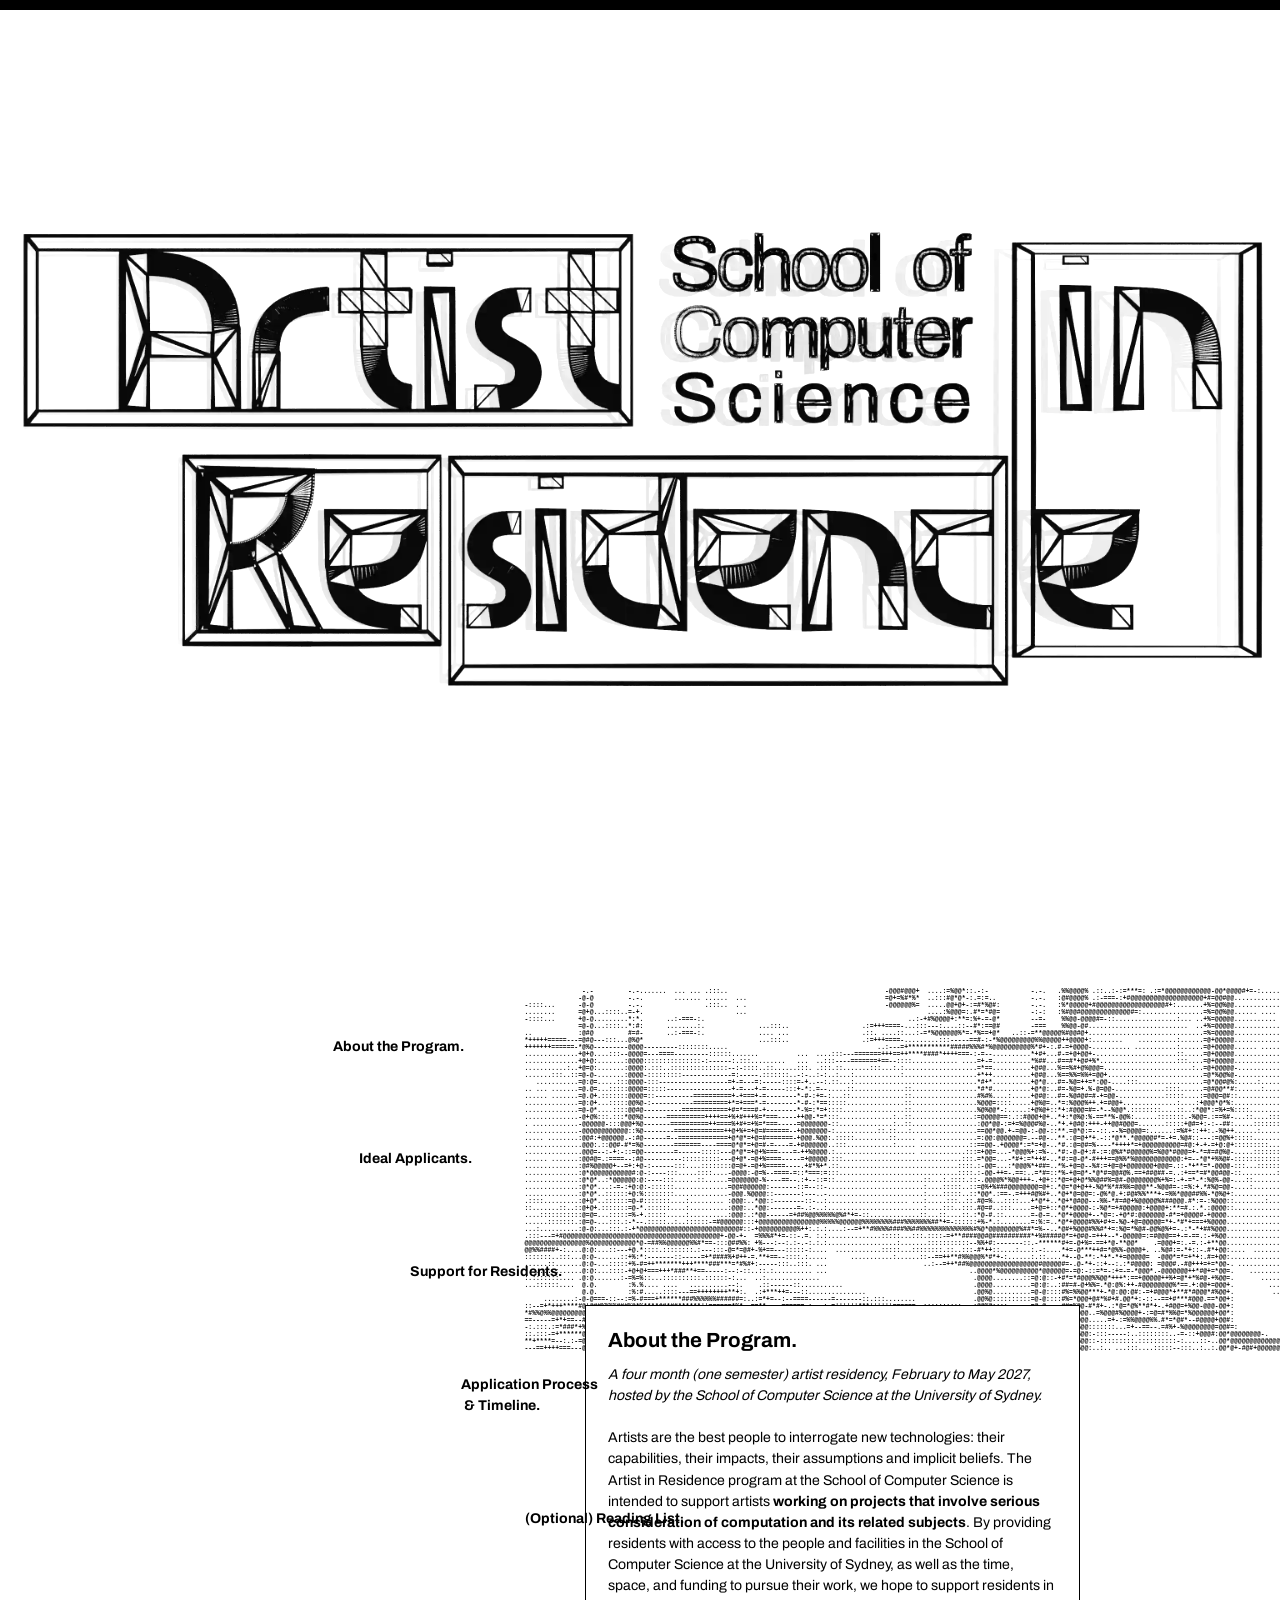
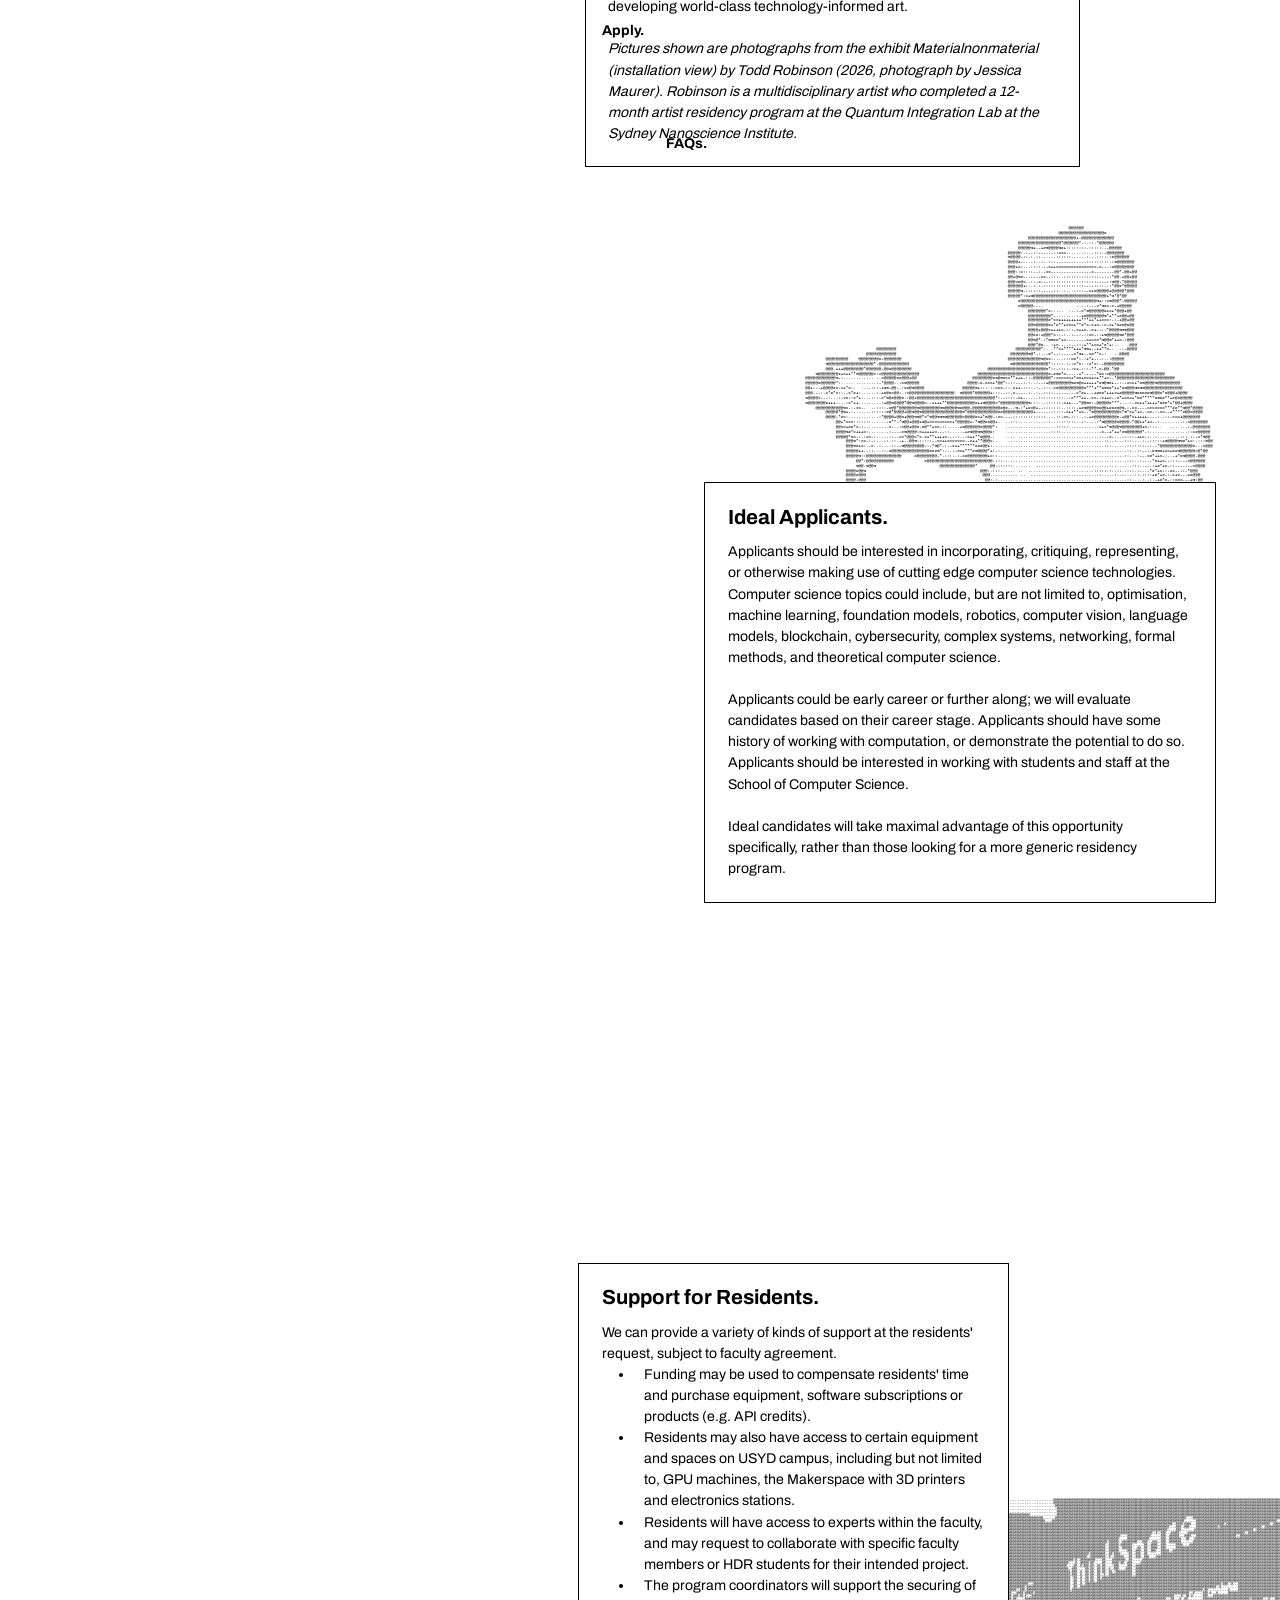
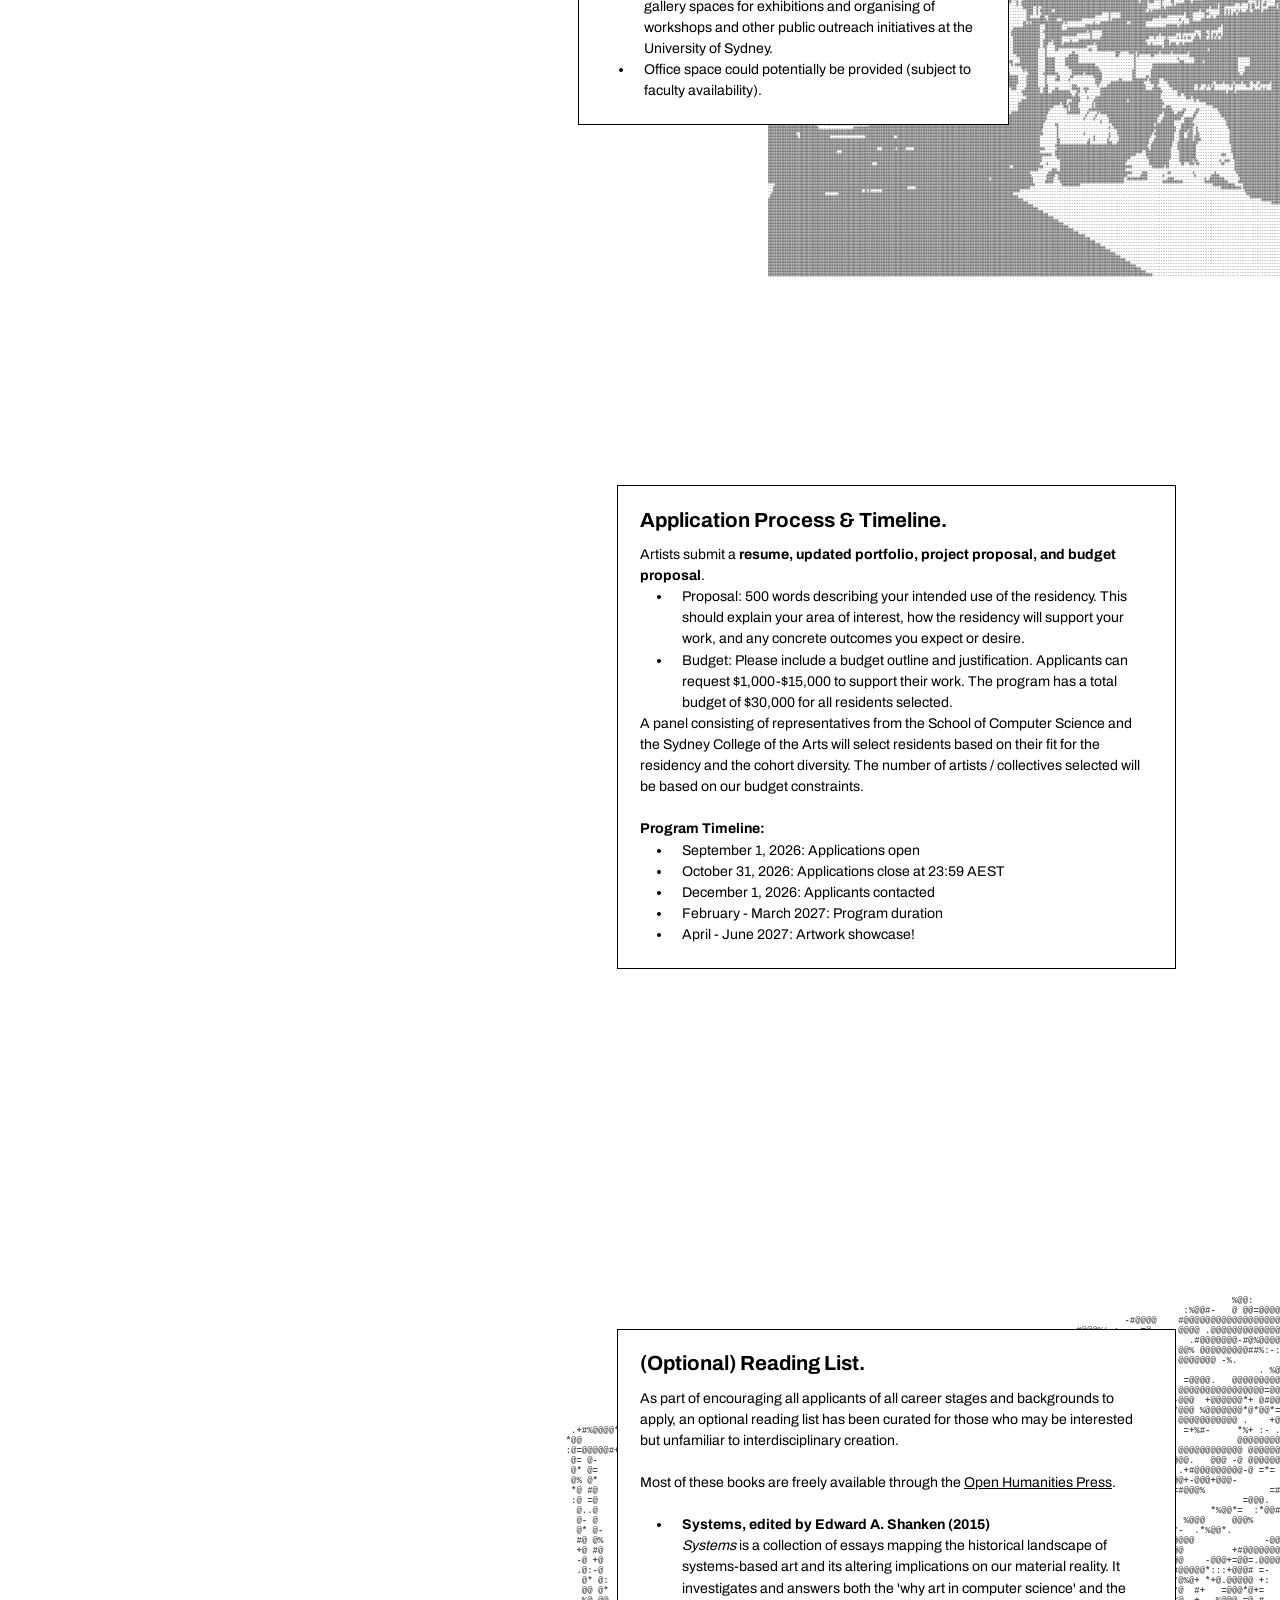
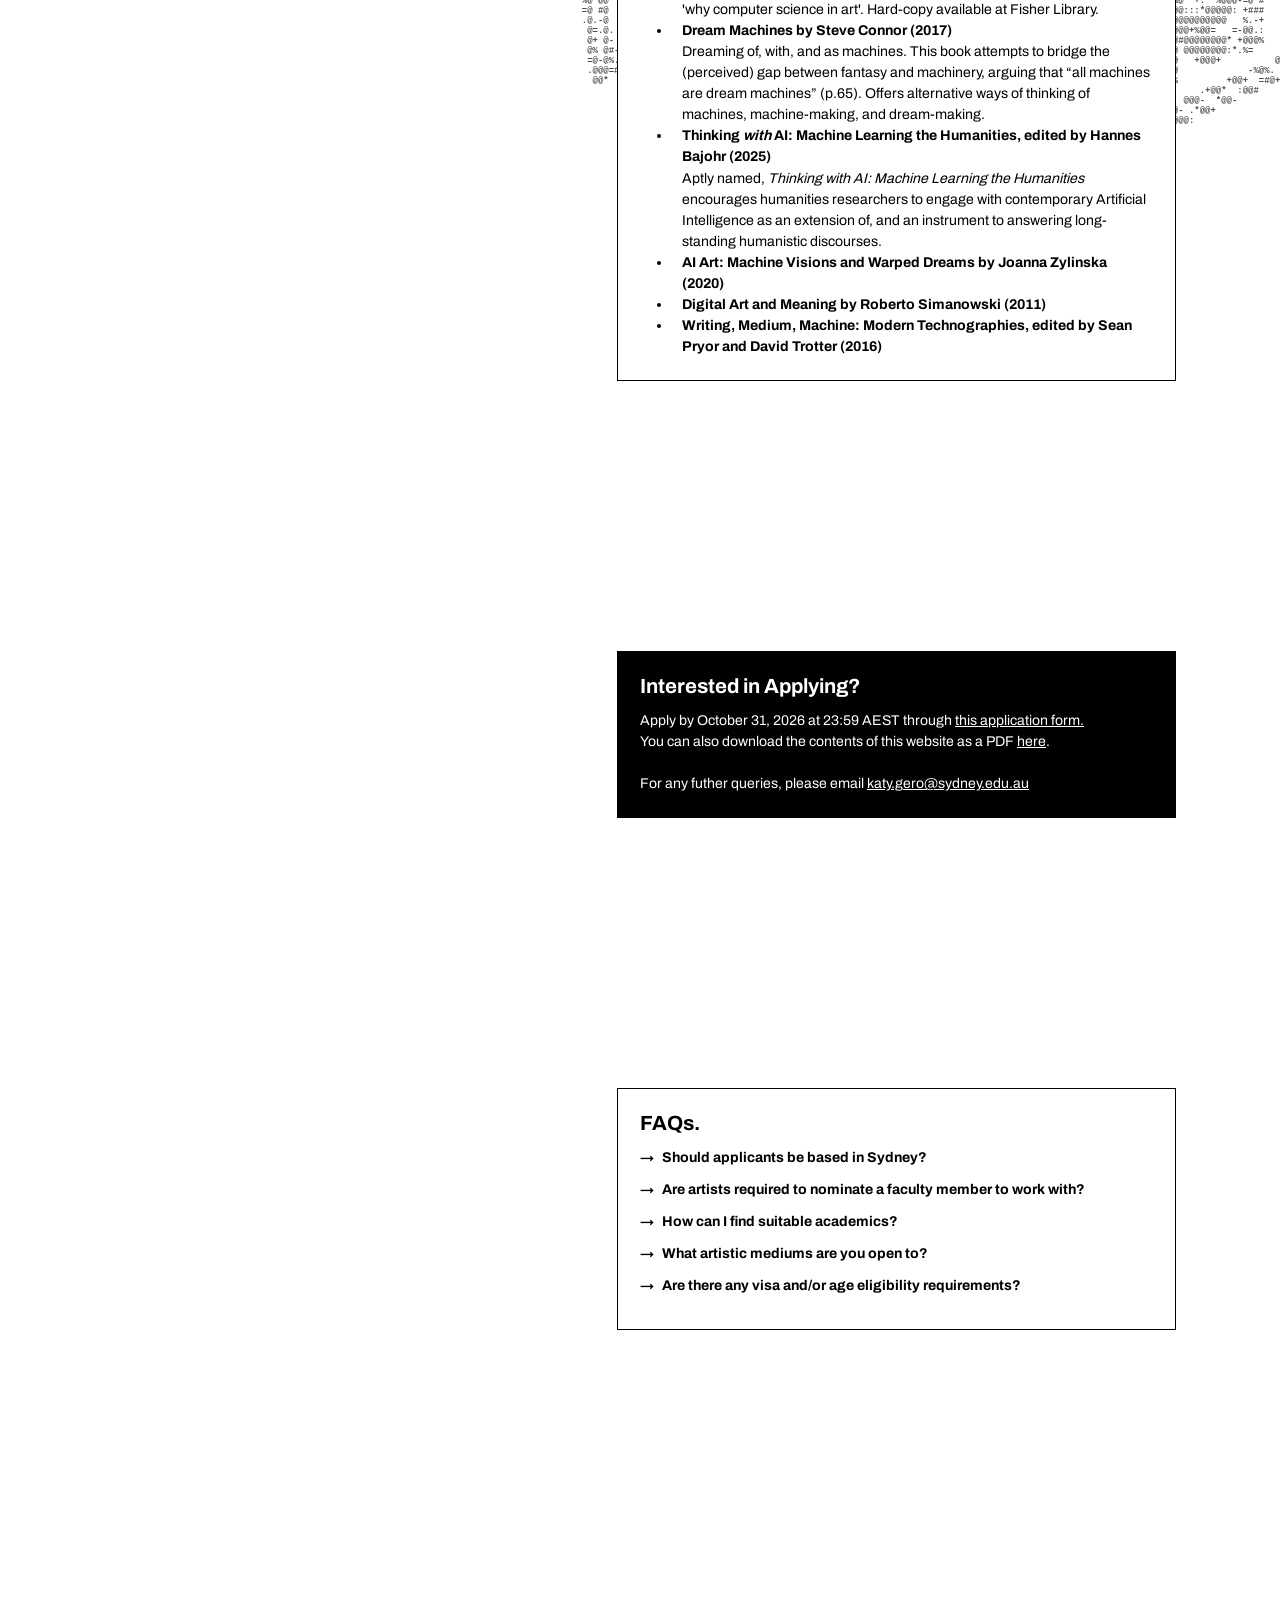
==== commit 5605b9bb: "AiR: updated image credit by artist request + adjust ascii" ====
--- a/air/index.html
+++ b/air/index.html
@@ -291,7 +291,7 @@
                     <br>
 
                     <i>
-                        Pictures shown are photographs from the exhibit materialnonmaterial by Todd Robinson (2026). Robinson is a multidisciplinary artist who completed a 12-month artist residency program at the Quantum Integration Lab at the Sydney Nanoscience Institute.
+                        Pictures shown are photographs from the exhibit Materialnonmaterial (installation view) by Todd Robinson (2026, photograph by Jessica Maurer). Robinson is a multidisciplinary artist who completed a 12-month artist residency program at the Quantum Integration Lab at the Sydney Nanoscience Institute.
                     </i>
                     </p>
                 </div>
--- a/air/styles/styles.css
+++ b/air/styles/styles.css
@@ -10,6 +10,7 @@
   width: 100lvw;
   height: 100lvh;
   overflow-x: hidden;
+  background-color: white;
 }
 
 .progress-bar {
@@ -70,12 +71,11 @@
   width: 100lvw;
   height: 100lvh;
   background-image: url(../assets/partA/0000.webp);
-  filter: brightness(114%);
   background-size: 90%;
   background-repeat: no-repeat;
   background-color: white;
   background-position: center center;
-  overflow: none;
+  overflow: hidden;
   padding: 0;
   margin: 0;
 }
@@ -85,7 +85,7 @@
   position: absolute;
   display: flex;
   flex-direction: column;
-  top: 100svh;
+  top: 100lvh;
   flex-wrap: nowrap;
   align-items: center;
   overflow: hidden;
@@ -97,7 +97,7 @@
 .headers {
   display: none;
 }
-#about { position: block; margin-top: 10svh; width: 70svw}
+#about { position: block; margin: 0; width: 70svw}
 #ideal-applicants {margin-top: -8svh; gap: 5svh; position: block; width: 90svw; border: none;}
 #support {position: block;  width: 70svw; margin-top: 10svh}
 #application-process {position: block; width: 70svw;}
@@ -108,8 +108,8 @@
 #img2 { font-size:0.6svw; font-family:'Courier New', Courier, monospace; font-weight: bold; color: #000000; text-wrap: nowrap; overflow-x: hidden; overflow-y: hidden; margin: 0; padding: 0; letter-spacing: -1%; line-height:115%; background-color: none}
 #usyd-logo {display: none; position: absolute; bottom:40svw; right: calc(50vw - 30px); width: 60px;content: contain; }
 /* ascii */
-#mnm-ascii {margin-top: 0; position: absolute; top: 90svh; left: 10svw; overflow-x: hidden; width: 90svw; overflow-y: hidden; background-color: none; z-index: 5; white-space: pre-wrap; padding: 0; margin: 0;}
-#mnm-ascii p {font-size:0.9svw; text-align: end; font-family:'Courier New', Courier, monospace; font-weight: bold; color: #000000; text-wrap: nowrap; margin: 0; padding: 0; letter-spacing: 0%}
+#mnm-ascii {margin-top: 0; position: absolute; top: 85svh; left: 10svw; overflow: hidden; width: 90svw; overflow-y: hidden; background-color: white; z-index: 80; white-space: pre-wrap; padding: 0; margin: 0;}
+#mnm-ascii p {font-size:0.75svw; text-align: end; font-family:'Courier New', Courier, monospace; font-weight: bold; color: #000000; text-wrap: nowrap; margin: 0; padding: 0; letter-spacing: 0%}
 #thinkspace-ascii {position: absolute; left: 5svw; top: 275svh; width: 70svw; height: 55svw; background-color: none; z-index: 10; white-space: pre-wrap; padding: 0; margin: 0; overflow: hidden}
 #thinkspace-ascii p {font-size:0.42svw; font-family:'Courier New', Courier, monospace; font-weight: bold; color: #000000; text-wrap: nowrap; overflow-x: hidden; overflow-y: hidden; margin: 0; padding: 0; letter-spacing: -1%; text-align: right;}
 #air-perspective-ascii {position: absolute; right: 0svw; top: 430svh; width: 90svw; height: fit-content; background-color: none; z-index: 3; white-space: pre-wrap; padding: 0; margin: 0; margin-right: -5svw;}
@@ -255,7 +255,7 @@
   #usyd-logo {position: absolute; top:90svh; right: -1svw; min-width: 120px; max-width: 10svw; content: contain; animation: slide-up ease-in forwards; animation-timeline: scroll(root); animation-range: 0% 10%}
   
   #mnm-ascii {position: absolute; left: 40svw; top: 105svh; width: 60svw; height: 60svh; background-color: none; z-index: 3; white-space: pre-wrap; padding: 0; margin: 0;}
-  #mnm-ascii p {font-size:0.7svw; text-align: end; font-family:'Courier New', Courier, monospace; font-weight: bold; color: #000000; text-wrap: nowrap; margin: 0; padding: 0; letter-spacing: 0%}
+  #mnm-ascii p {font-size:0.55svw; text-align: end; font-family:'Courier New', Courier, monospace; font-weight: bold; color: #000000; text-wrap: nowrap; margin: 0; padding: 0; letter-spacing: 0%}
   #thinkspace-ascii {position: absolute; left: 60svw; right: 0svw; top: 350svh; max-width: 40svw; background-color: none; z-index: 3; white-space: pre-wrap; padding: 0; margin: 0;} 
 }
 
@@ -337,8 +337,8 @@
   #faq { width: 40svw; margin-top: 20svh; left: 0svw;}
 
   #usyd-logo {position: absolute; top:90svh; right: 1svw; min-width: 50px; max-width: 10svw; content: contain; animation: slide-up ease-in forwards; animation-timeline: scroll(root); animation-range: 0% 10%}
-  #mnm-ascii {position: absolute; right: 0svw; top: 105svh; max-width: 60svw; height: 60svh; background-color: none; z-index: 3; white-space: pre-wrap; padding: 0; margin: 0;}
-  #mnm-ascii p {font-size:0.7svw; text-align: end; font-family:'Courier New', Courier, monospace; font-weight: bold; color: #000000; text-wrap: nowrap; margin: 0; padding: 0; letter-spacing: 0%}
+  #mnm-ascii {position: absolute; right: 0svw; top: 105svh; max-width: 60svw; height: fit-content; background-color: none; z-index: 3; white-space: pre-wrap; padding: 0; margin: 0;}
+  #mnm-ascii p {font-size:0.5svw; text-align: end; font-family:'Courier New', Courier, monospace; font-weight: bold; color: #000000; text-wrap: nowrap; margin: 0; padding: 0; letter-spacing: 0%}
   #thinkspace-ascii {position: absolute; right: 0svw; top: 340svh; max-width: 40svw; background-color: none; z-index: 3; white-space: pre-wrap; padding: 0; margin: 0;}
   #thinkspace-ascii p {font-size:0.22svw; font-family:'Courier New', Courier, monospace; font-weight: bold; color: #000000; text-wrap: nowrap; overflow-x: hidden; overflow-y: hidden; margin: 0; padding: 0; letter-spacing: -1%; text-align: left;}
   #air-perspective-ascii {position: absolute; right: 0svw; top: 490svh; max-width: 65svw; height: 60svh; background-color: none; z-index: 3; white-space: pre-wrap; padding: 0; margin: 0; margin-right: -5svw;}
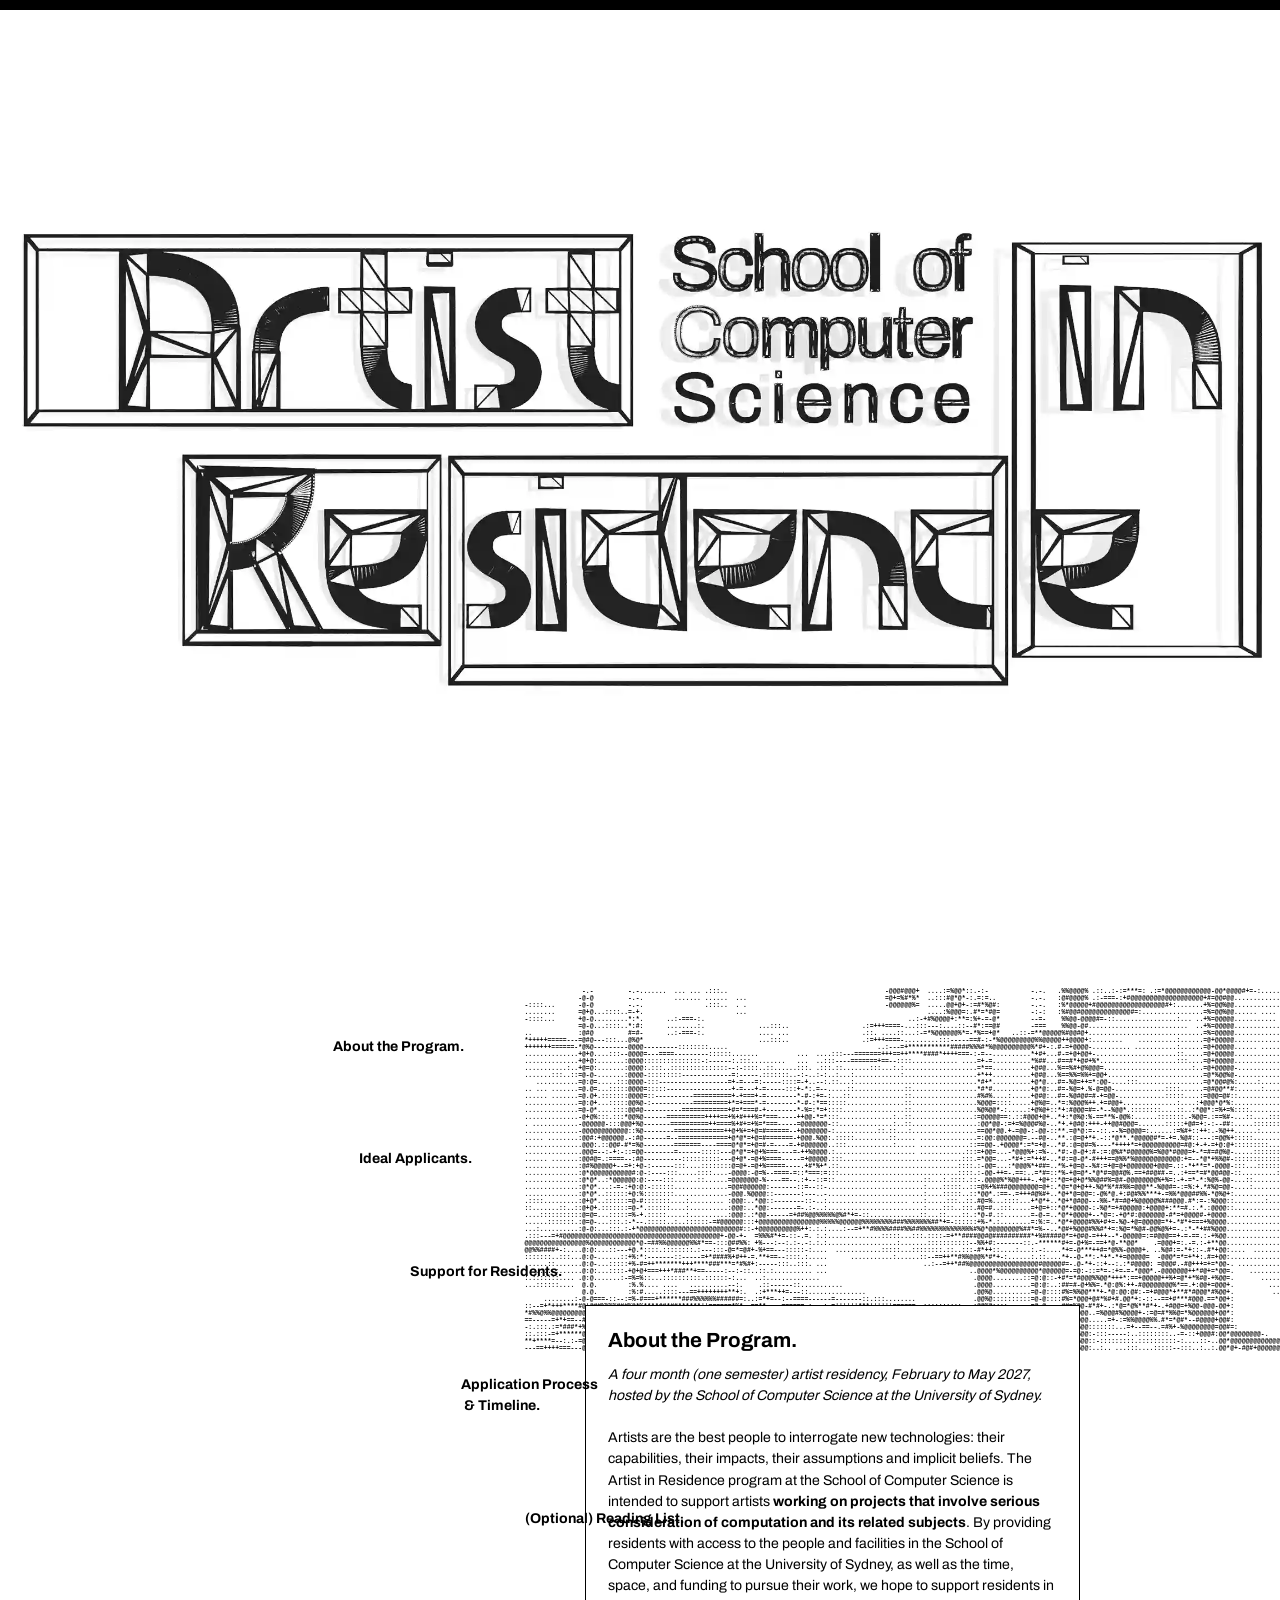
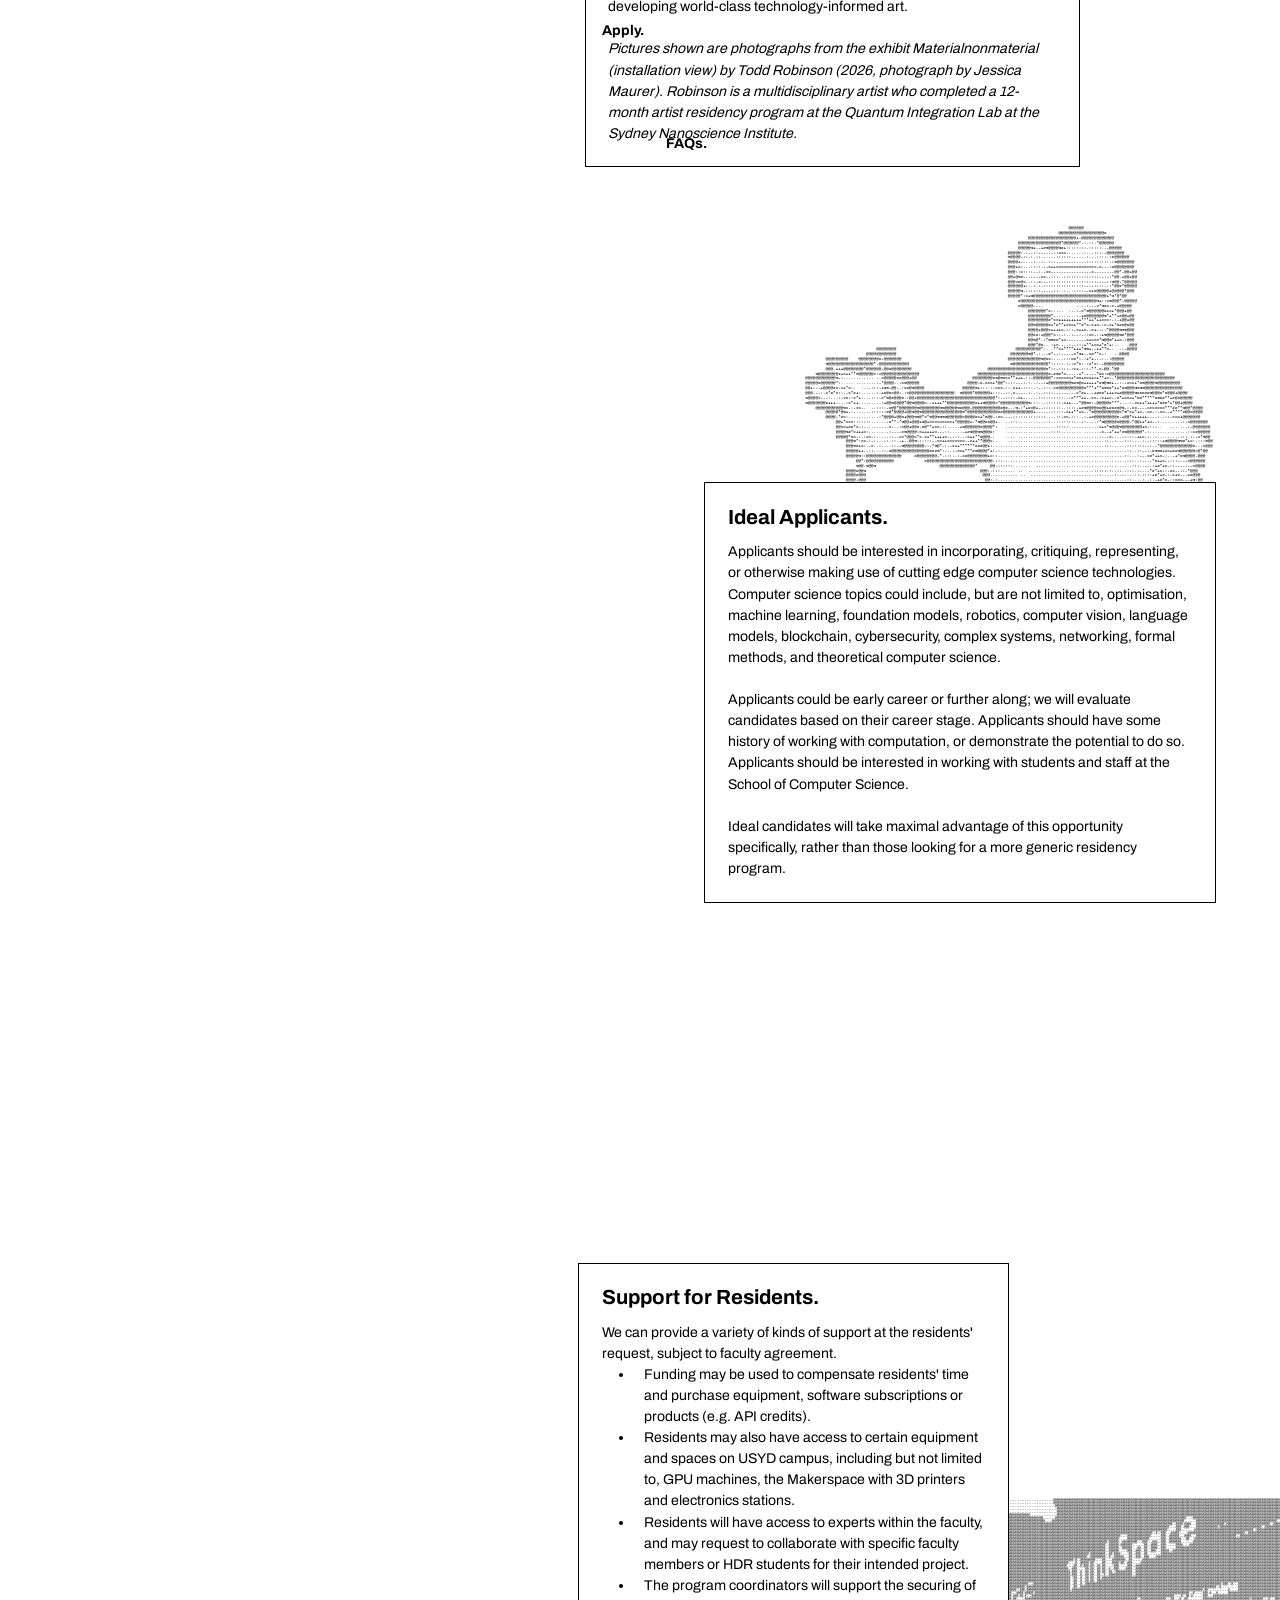
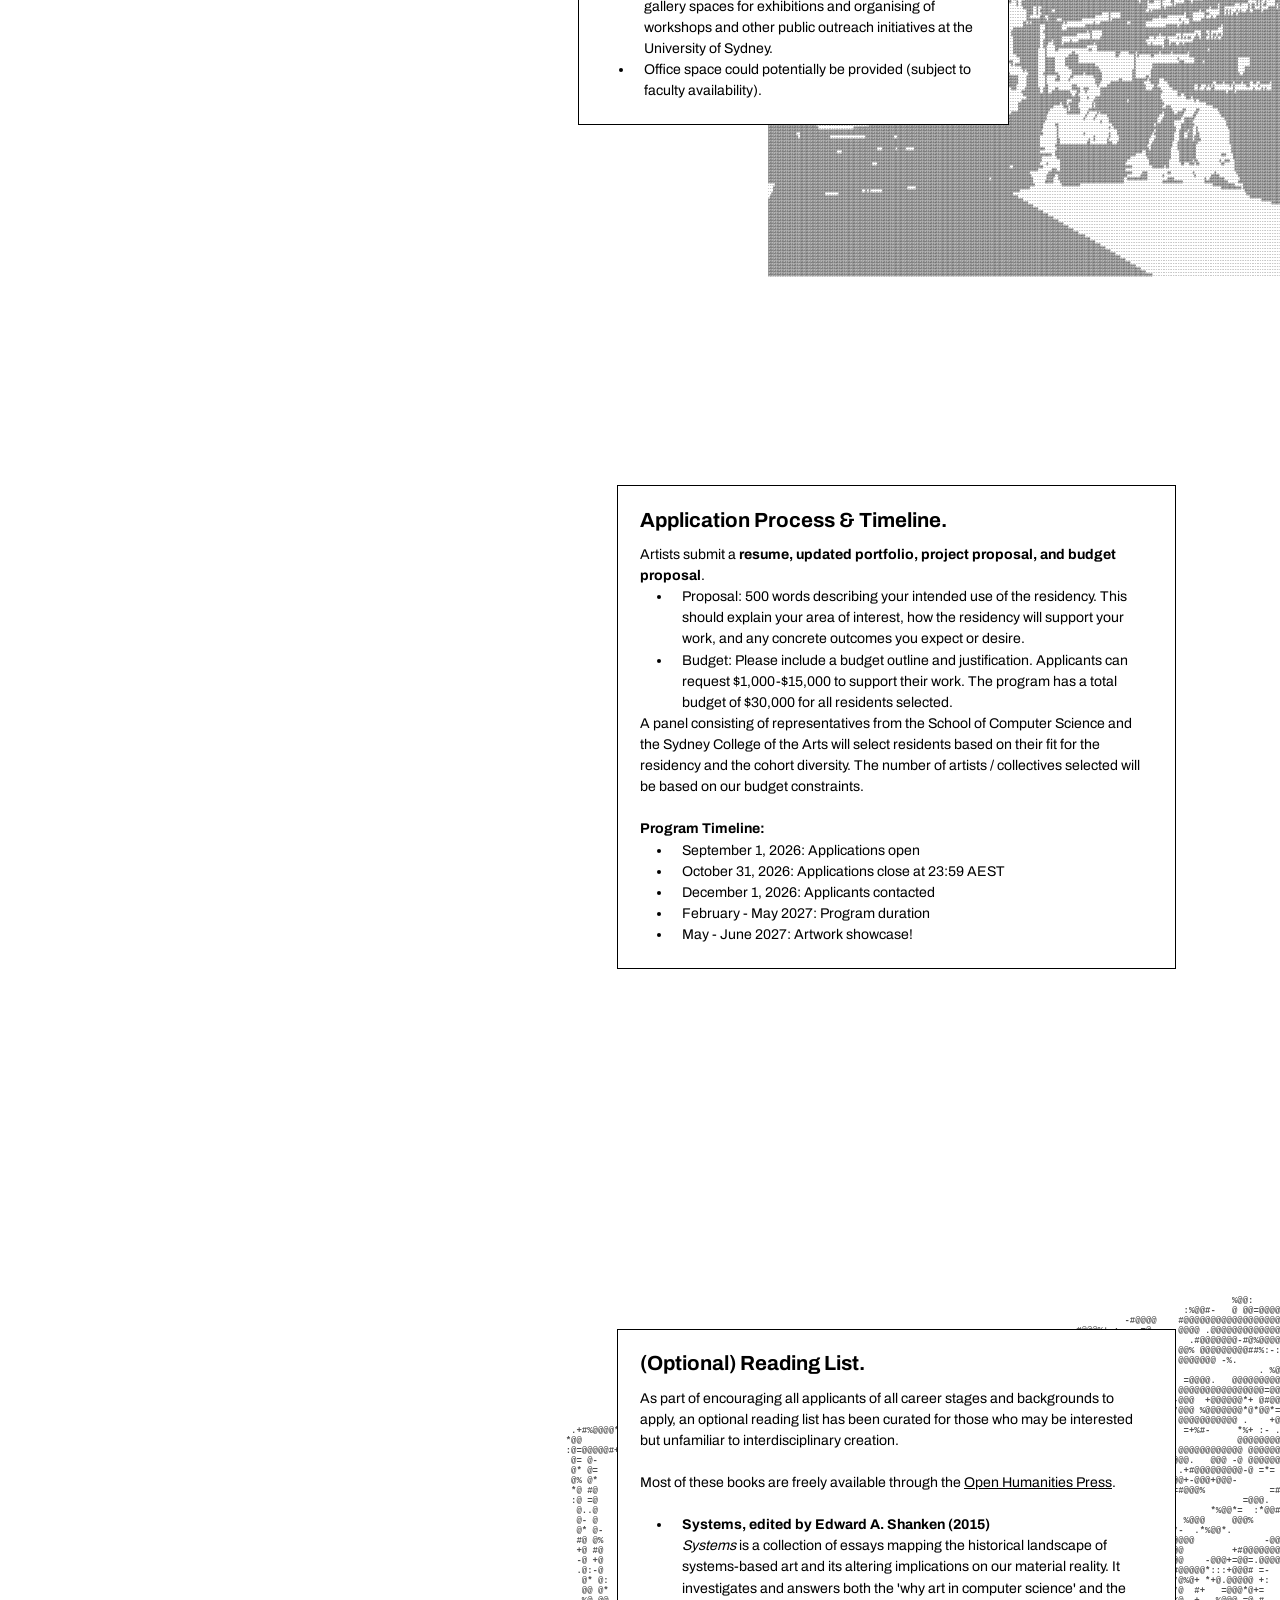
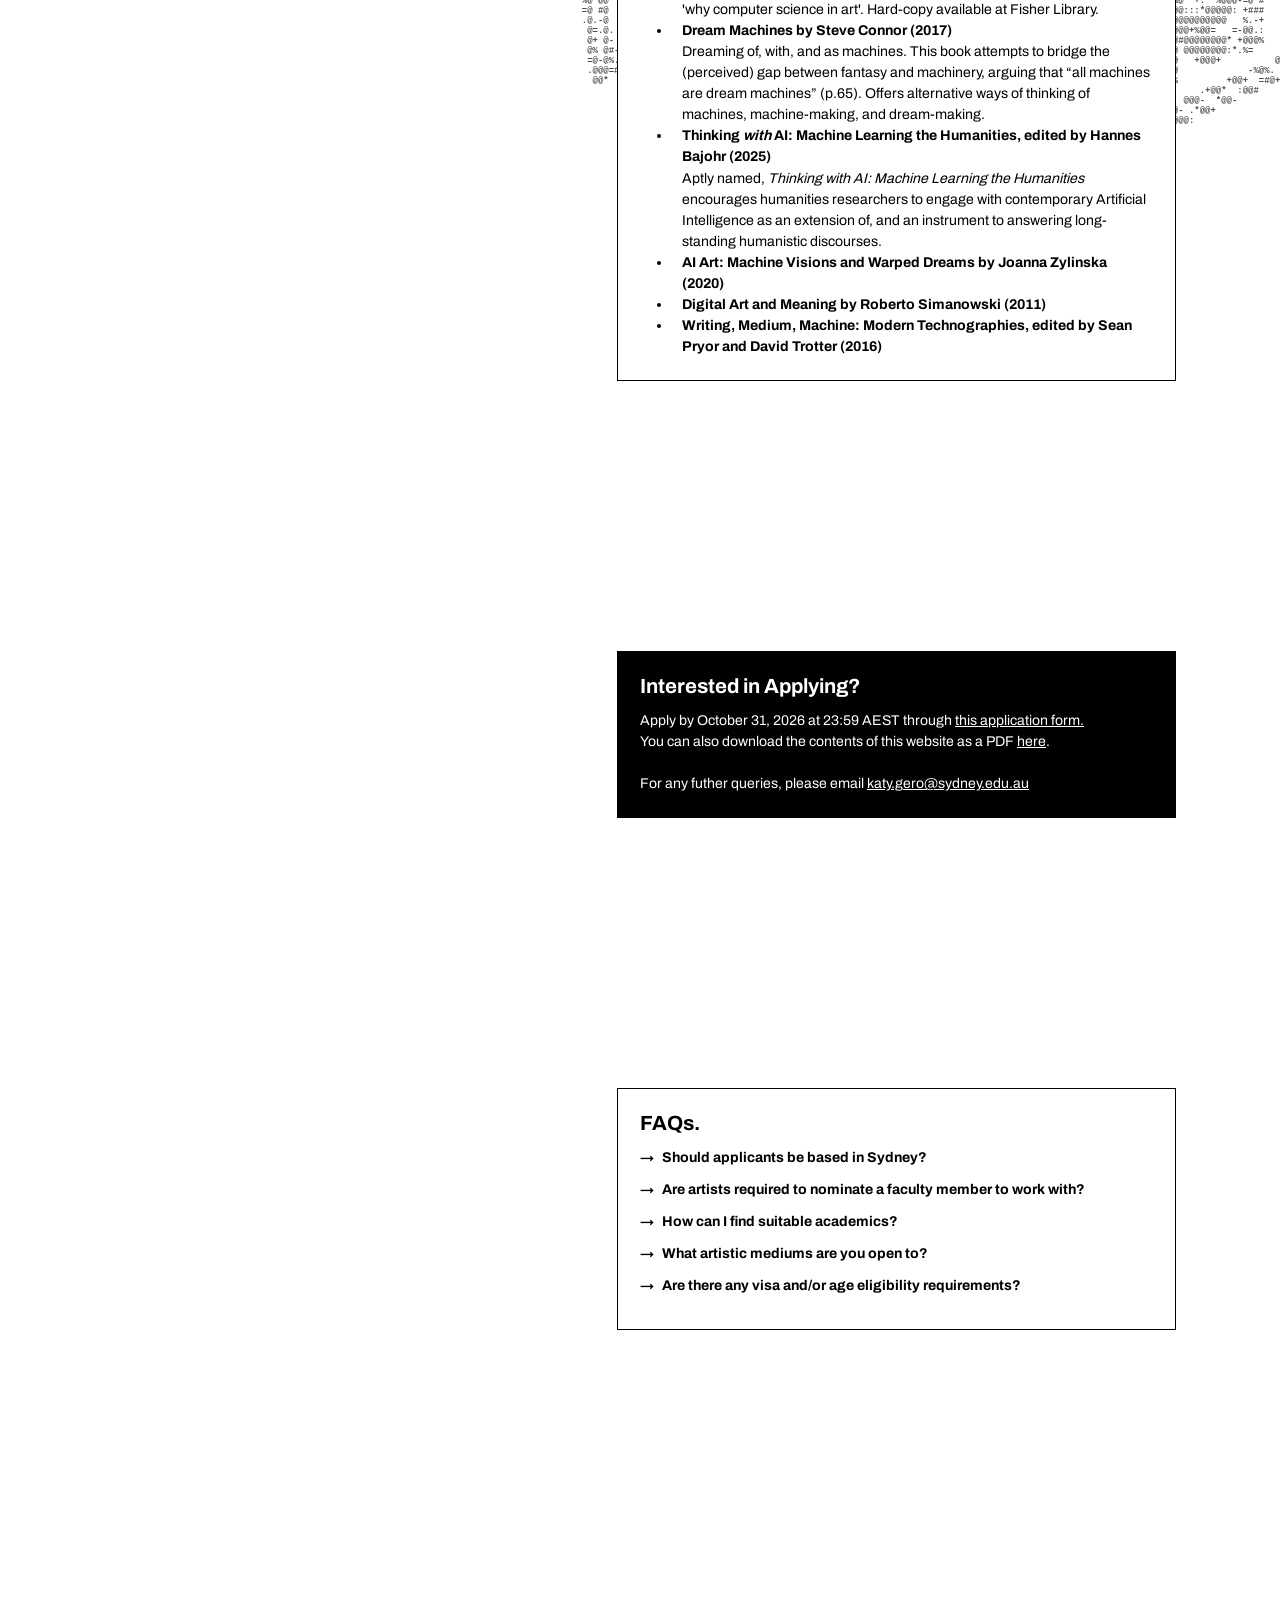
==== commit ec672482: "update program dates" ====
--- a/air/index.html
+++ b/air/index.html
@@ -422,8 +422,8 @@
                         <li>September 1, 2026: Applications open</li>
                         <li>October 31, 2026: Applications close at 23:59 AEST</li>
                         <li>December 1, 2026: Applicants contacted</li>
-                        <li>February - March 2027: Program duration</li>
-                        <li>April - June 2027: Artwork showcase!</li>
+                        <li>February - May 2027: Program duration</li>
+                        <li>May - June 2027: Artwork showcase!</li>
                     </ul>
                 </div>
 
--- a/air/styles/styles.css
+++ b/air/styles/styles.css
@@ -10,7 +10,6 @@
   width: 100lvw;
   height: 100lvh;
   overflow-x: hidden;
-  background-color: white;
 }
 
 .progress-bar {
@@ -75,7 +74,7 @@
   background-repeat: no-repeat;
   background-color: white;
   background-position: center center;
-  overflow: hidden;
+  overflow: none;
   padding: 0;
   margin: 0;
 }
@@ -85,7 +84,7 @@
   position: absolute;
   display: flex;
   flex-direction: column;
-  top: 100lvh;
+  top: 100svh;
   flex-wrap: nowrap;
   align-items: center;
   overflow: hidden;
@@ -97,7 +96,7 @@
 .headers {
   display: none;
 }
-#about { position: block; margin: 0; width: 70svw}
+#about { position: block; margin-top: 10svh; width: 70svw}
 #ideal-applicants {margin-top: -8svh; gap: 5svh; position: block; width: 90svw; border: none;}
 #support {position: block;  width: 70svw; margin-top: 10svh}
 #application-process {position: block; width: 70svw;}
@@ -131,7 +130,7 @@
     width: 100lvw;
     height: 100svh;
     background-image: url(../assets/partA/0000.webp);
-    filter: brightness(114%);
+    ;
     background-size: contain;
     background-repeat: no-repeat;
     background-color: white;
@@ -186,7 +185,7 @@
     width: 100lvw;
     height: 100lvh;
     background-image: url(../assets/partA/0001.webp);
-    filter: brightness(114%);
+    ;
     background-size: cover;
     background-repeat: no-repeat;
     background-color: white;
@@ -270,7 +269,7 @@
     width: 100lvw;
     height: 100lvh;
     background-image: url(../assets/partA/0001.webp);
-    filter: brightness(114%);
+    ;
     background-size: cover;
     background-repeat: no-repeat;
     background-color: white;
@@ -524,204 +523,204 @@
 }
 
 @keyframes partAnimation {
-0.0% { background-image: url(../assets/partA/0001.webp); filter: brightness(114%)} 
-0.5050505050505051% { background-image: url(../assets/partA/0002.webp); filter: brightness(114%)} 
-1.0101010101010102% { background-image: url(../assets/partA/0003.webp); filter: brightness(114%)} 
-1.5151515151515151% { background-image: url(../assets/partA/0004.webp); filter: brightness(114%)} 
-2.0202020202020203% { background-image: url(../assets/partA/0005.webp); filter: brightness(114%)} 
-2.5252525252525255% { background-image: url(../assets/partA/0006.webp); filter: brightness(114%)} 
-3.0303030303030303% { background-image: url(../assets/partA/0007.webp); filter: brightness(114%)} 
-3.5353535353535355% { background-image: url(../assets/partA/0008.webp); filter: brightness(114%)} 
-4.040404040404041% { background-image: url(../assets/partA/0009.webp); filter: brightness(114%)} 
-4.545454545454546% { background-image: url(../assets/partA/0010.webp); filter: brightness(114%)} 
-5.050505050505051% { background-image: url(../assets/partA/0011.webp); filter: brightness(114%)} 
-5.555555555555556% { background-image: url(../assets/partA/0012.webp); filter: brightness(114%)} 
-6.0606060606060606% { background-image: url(../assets/partA/0013.webp); filter: brightness(114%)} 
-6.565656565656566% { background-image: url(../assets/partA/0014.webp); filter: brightness(114%)} 
-7.070707070707071% { background-image: url(../assets/partA/0015.webp); filter: brightness(114%)} 
-7.575757575757576% { background-image: url(../assets/partA/0016.webp); filter: brightness(114%)} 
-8.080808080808081% { background-image: url(../assets/partA/0017.webp); filter: brightness(114%)} 
-8.585858585858587% { background-image: url(../assets/partA/0018.webp); filter: brightness(114%)} 
-9.090909090909092% { background-image: url(../assets/partA/0019.webp); filter: brightness(114%)} 
-9.595959595959597% { background-image: url(../assets/partA/0020.webp); filter: brightness(114%)} 
-10.101010101010102% { background-image: url(../assets/partA/0021.webp); filter: brightness(114%)} 
-10.606060606060607% { background-image: url(../assets/partA/0022.webp); filter: brightness(114%)} 
-11.111111111111112% { background-image: url(../assets/partA/0023.webp); filter: brightness(114%)} 
-11.616161616161618% { background-image: url(../assets/partA/0024.webp); filter: brightness(114%)} 
-12.121212121212121% { background-image: url(../assets/partA/0025.webp); filter: brightness(114%)} 
-12.626262626262626% { background-image: url(../assets/partA/0026.webp); filter: brightness(114%)} 
-13.131313131313131% { background-image: url(../assets/partA/0027.webp); filter: brightness(114%)} 
-13.636363636363637% { background-image: url(../assets/partA/0028.webp); filter: brightness(114%)} 
-14.141414141414142% { background-image: url(../assets/partA/0029.webp); filter: brightness(114%)} 
-14.646464646464647% { background-image: url(../assets/partA/0030.webp); filter: brightness(114%)} 
-15.151515151515152% { background-image: url(../assets/partA/0031.webp); filter: brightness(114%)} 
-15.656565656565657% { background-image: url(../assets/partA/0032.webp); filter: brightness(114%)} 
-16.161616161616163% { background-image: url(../assets/partA/0033.webp); filter: brightness(114%)} 
-16.666666666666668% { background-image: url(../assets/partA/0034.webp); filter: brightness(114%)} 
-17.171717171717173% { background-image: url(../assets/partA/0035.webp); filter: brightness(114%)} 
-17.67676767676768% { background-image: url(../assets/partA/0036.webp); filter: brightness(114%)} 
-18.181818181818183% { background-image: url(../assets/partA/0037.webp); filter: brightness(114%)} 
-18.68686868686869% { background-image: url(../assets/partA/0013.webp); filter: brightness(114%)} 
-19.191919191919194% { background-image: url(../assets/partA/0014.webp); filter: brightness(114%)} 
-19.6969696969697% { background-image: url(../assets/partA/0015.webp); filter: brightness(114%)} 
-20.202020202020204% { background-image: url(../assets/partA/0016.webp); filter: brightness(114%)} 
-20.70707070707071% { background-image: url(../assets/partA/0017.webp); filter: brightness(114%)} 
-21.212121212121215% { background-image: url(../assets/partA/0018.webp); filter: brightness(114%)} 
-21.71717171717172% { background-image: url(../assets/partA/0019.webp); filter: brightness(114%)} 
-22.222222222222225% { background-image: url(../assets/partA/0020.webp); filter: brightness(114%)} 
-22.72727272727273% { background-image: url(../assets/partA/0021.webp); filter: brightness(114%)} 
-23.232323232323235% { background-image: url(../assets/partA/0022.webp); filter: brightness(114%)} 
-23.73737373737374% { background-image: url(../assets/partA/0023.webp); filter: brightness(114%)} 
-24.242424242424242% { background-image: url(../assets/partA/0024.webp); filter: brightness(114%)} 
-24.747474747474747% { background-image: url(../assets/partA/0025.webp); filter: brightness(114%)} 
-25.252525252525253% { background-image: url(../assets/partA/0026.webp); filter: brightness(114%)} 
-25.757575757575758% { background-image: url(../assets/partA/0027.webp); filter: brightness(114%)} 
-26.262626262626263% { background-image: url(../assets/partA/0028.webp); filter: brightness(114%)} 
-26.767676767676768% { background-image: url(../assets/partA/0029.webp); filter: brightness(114%)} 
-27.272727272727273% { background-image: url(../assets/partA/0030.webp); filter: brightness(114%)} 
-27.77777777777778% { background-image: url(../assets/partA/0031.webp); filter: brightness(114%)} 
-28.282828282828284% { background-image: url(../assets/partA/0032.webp); filter: brightness(114%)} 
-28.78787878787879% { background-image: url(../assets/partA/0033.webp); filter: brightness(114%)} 
-29.292929292929294% { background-image: url(../assets/partA/0034.webp); filter: brightness(114%)} 
-29.7979797979798% { background-image: url(../assets/partA/0035.webp); filter: brightness(114%)} 
-30.303030303030305% { background-image: url(../assets/partA/0036.webp); filter: brightness(114%)} 
-30.80808080808081% { background-image: url(../assets/partA/0037.webp); filter: brightness(114%)} 
-31.313131313131315% { background-image: url(../assets/partA/0013.webp); filter: brightness(114%)} 
-31.81818181818182% { background-image: url(../assets/partA/0014.webp); filter: brightness(114%)} 
-32.323232323232325% { background-image: url(../assets/partA/0015.webp); filter: brightness(114%)} 
-32.82828282828283% { background-image: url(../assets/partA/0016.webp); filter: brightness(114%)} 
-33.333333333333336% { background-image: url(../assets/partA/0017.webp); filter: brightness(114%)} 
-33.83838383838384% { background-image: url(../assets/partA/0018.webp); filter: brightness(114%)} 
-34.343434343434346% { background-image: url(../assets/partA/0019.webp); filter: brightness(114%)} 
-34.84848484848485% { background-image: url(../assets/partA/0020.webp); filter: brightness(114%)} 
-35.35353535353536% { background-image: url(../assets/partA/0021.webp); filter: brightness(114%)} 
-35.85858585858586% { background-image: url(../assets/partA/0022.webp); filter: brightness(114%)} 
-36.36363636363637% { background-image: url(../assets/partA/0023.webp); filter: brightness(114%)} 
-36.86868686868687% { background-image: url(../assets/partA/0024.webp); filter: brightness(114%)} 
-37.37373737373738% { background-image: url(../assets/partA/0025.webp); filter: brightness(114%)} 
-37.87878787878788% { background-image: url(../assets/partA/0026.webp); filter: brightness(114%)} 
-38.38383838383839% { background-image: url(../assets/partA/0027.webp); filter: brightness(114%)} 
-38.88888888888889% { background-image: url(../assets/partA/0028.webp); filter: brightness(114%)} 
-39.3939393939394% { background-image: url(../assets/partA/0029.webp); filter: brightness(114%)} 
-39.8989898989899% { background-image: url(../assets/partA/0030.webp); filter: brightness(114%)} 
-40.40404040404041% { background-image: url(../assets/partA/0031.webp); filter: brightness(114%)} 
-40.909090909090914% { background-image: url(../assets/partA/0032.webp); filter: brightness(114%)} 
-41.41414141414142% { background-image: url(../assets/partA/0033.webp); filter: brightness(114%)} 
-41.919191919191924% { background-image: url(../assets/partA/0034.webp); filter: brightness(114%)} 
-42.42424242424243% { background-image: url(../assets/partA/0035.webp); filter: brightness(114%)} 
-42.929292929292934% { background-image: url(../assets/partA/0036.webp); filter: brightness(114%)} 
-43.43434343434344% { background-image: url(../assets/partA/0037.webp); filter: brightness(114%)} 
-43.939393939393945% { background-image: url(../assets/partA/0013.webp); filter: brightness(114%)} 
-44.44444444444445% { background-image: url(../assets/partA/0014.webp); filter: brightness(114%)} 
-44.949494949494955% { background-image: url(../assets/partA/0015.webp); filter: brightness(114%)} 
-45.45454545454546% { background-image: url(../assets/partA/0016.webp); filter: brightness(114%)} 
-45.959595959595966% { background-image: url(../assets/partA/0017.webp); filter: brightness(114%)} 
-46.46464646464647% { background-image: url(../assets/partA/0018.webp); filter: brightness(114%)} 
-46.969696969696976% { background-image: url(../assets/partA/0019.webp); filter: brightness(114%)} 
-47.47474747474748% { background-image: url(../assets/partA/0020.webp); filter: brightness(114%)} 
-47.979797979797986% { background-image: url(../assets/partA/0021.webp); filter: brightness(114%)} 
-48.484848484848484% { background-image: url(../assets/partA/0022.webp); filter: brightness(114%)} 
-48.98989898989899% { background-image: url(../assets/partA/0023.webp); filter: brightness(114%)} 
-49.494949494949495% { background-image: url(../assets/partA/0024.webp); filter: brightness(114%)} 
-50.0% { background-image: url(../assets/partA/0025.webp); filter: brightness(114%)} 
-50.505050505050505% { background-image: url(../assets/partA/0026.webp); filter: brightness(114%)} 
-51.01010101010101% { background-image: url(../assets/partA/0027.webp); filter: brightness(114%)} 
-51.515151515151516% { background-image: url(../assets/partA/0028.webp); filter: brightness(114%)} 
-52.02020202020202% { background-image: url(../assets/partA/0029.webp); filter: brightness(114%)} 
-52.525252525252526% { background-image: url(../assets/partA/0030.webp); filter: brightness(114%)} 
-53.03030303030303% { background-image: url(../assets/partA/0031.webp); filter: brightness(114%)} 
-53.535353535353536% { background-image: url(../assets/partA/0032.webp); filter: brightness(114%)} 
-54.04040404040404% { background-image: url(../assets/partA/0033.webp); filter: brightness(114%)} 
-54.54545454545455% { background-image: url(../assets/partA/0034.webp); filter: brightness(114%)} 
-55.05050505050505% { background-image: url(../assets/partA/0035.webp); filter: brightness(114%)} 
-55.55555555555556% { background-image: url(../assets/partA/0036.webp); filter: brightness(114%)} 
-56.06060606060606% { background-image: url(../assets/partA/0037.webp); filter: brightness(114%)} 
-56.56565656565657% { background-image: url(../assets/partA/0013.webp); filter: brightness(114%)} 
-57.07070707070707% { background-image: url(../assets/partA/0014.webp); filter: brightness(114%)} 
-57.57575757575758% { background-image: url(../assets/partA/0015.webp); filter: brightness(114%)} 
-58.08080808080808% { background-image: url(../assets/partA/0016.webp); filter: brightness(114%)} 
-58.58585858585859% { background-image: url(../assets/partA/0017.webp); filter: brightness(114%)} 
-59.09090909090909% { background-image: url(../assets/partA/0018.webp); filter: brightness(114%)} 
-59.5959595959596% { background-image: url(../assets/partA/0019.webp); filter: brightness(114%)} 
-60.101010101010104% { background-image: url(../assets/partA/0020.webp); filter: brightness(114%)} 
-60.60606060606061% { background-image: url(../assets/partA/0021.webp); filter: brightness(114%)} 
-61.111111111111114% { background-image: url(../assets/partA/0022.webp); filter: brightness(114%)} 
-61.61616161616162% { background-image: url(../assets/partA/0023.webp); filter: brightness(114%)} 
-62.121212121212125% { background-image: url(../assets/partA/0024.webp); filter: brightness(114%)} 
-62.62626262626263% { background-image: url(../assets/partA/0025.webp); filter: brightness(114%)} 
-63.131313131313135% { background-image: url(../assets/partA/0026.webp); filter: brightness(114%)} 
-63.63636363636364% { background-image: url(../assets/partA/0027.webp); filter: brightness(114%)} 
-64.14141414141415% { background-image: url(../assets/partA/0028.webp); filter: brightness(114%)} 
-64.64646464646465% { background-image: url(../assets/partA/0029.webp); filter: brightness(114%)} 
-65.15151515151516% { background-image: url(../assets/partA/0030.webp); filter: brightness(114%)} 
-65.65656565656566% { background-image: url(../assets/partA/0031.webp); filter: brightness(114%)} 
-66.16161616161617% { background-image: url(../assets/partA/0032.webp); filter: brightness(114%)} 
-66.66666666666667% { background-image: url(../assets/partA/0033.webp); filter: brightness(114%)} 
-67.17171717171718% { background-image: url(../assets/partA/0034.webp); filter: brightness(114%)} 
-67.67676767676768% { background-image: url(../assets/partA/0035.webp); filter: brightness(114%)} 
-68.18181818181819% { background-image: url(../assets/partA/0036.webp); filter: brightness(114%)} 
-68.68686868686869% { background-image: url(../assets/partA/0037.webp); filter: brightness(114%)} 
-69.1919191919192% { background-image: url(../assets/partA/0013.webp); filter: brightness(114%)} 
-69.6969696969697% { background-image: url(../assets/partA/0014.webp); filter: brightness(114%)} 
-70.20202020202021% { background-image: url(../assets/partA/0015.webp); filter: brightness(114%)} 
-70.70707070707071% { background-image: url(../assets/partA/0016.webp); filter: brightness(114%)} 
-71.21212121212122% { background-image: url(../assets/partA/0017.webp); filter: brightness(114%)} 
-71.71717171717172% { background-image: url(../assets/partA/0018.webp); filter: brightness(114%)} 
-72.22222222222223% { background-image: url(../assets/partA/0019.webp); filter: brightness(114%)} 
-72.72727272727273% { background-image: url(../assets/partA/0020.webp); filter: brightness(114%)} 
-73.23232323232324% { background-image: url(../assets/partA/0021.webp); filter: brightness(114%)} 
-73.73737373737374% { background-image: url(../assets/partA/0022.webp); filter: brightness(114%)} 
-74.24242424242425% { background-image: url(../assets/partA/0023.webp); filter: brightness(114%)} 
-74.74747474747475% { background-image: url(../assets/partA/0024.webp); filter: brightness(114%)} 
-75.25252525252526% { background-image: url(../assets/partA/0025.webp); filter: brightness(114%)} 
-75.75757575757576% { background-image: url(../assets/partA/0026.webp); filter: brightness(114%)} 
-76.26262626262627% { background-image: url(../assets/partA/0027.webp); filter: brightness(114%)} 
-76.76767676767678% { background-image: url(../assets/partA/0028.webp); filter: brightness(114%)} 
-77.27272727272728% { background-image: url(../assets/partA/0029.webp); filter: brightness(114%)} 
-77.77777777777779% { background-image: url(../assets/partA/0030.webp); filter: brightness(114%)} 
-78.28282828282829% { background-image: url(../assets/partA/0031.webp); filter: brightness(114%)} 
-78.7878787878788% { background-image: url(../assets/partA/0032.webp); filter: brightness(114%)} 
-79.2929292929293% { background-image: url(../assets/partA/0033.webp); filter: brightness(114%)} 
-79.7979797979798% { background-image: url(../assets/partA/0034.webp); filter: brightness(114%)} 
-80.30303030303031% { background-image: url(../assets/partA/0035.webp); filter: brightness(114%)} 
-80.80808080808082% { background-image: url(../assets/partA/0036.webp); filter: brightness(114%)} 
-81.31313131313132% { background-image: url(../assets/partA/0037.webp); filter: brightness(114%)} 
-81.81818181818183% { background-image: url(../assets/partA/0013.webp); filter: brightness(114%)} 
-82.32323232323233% { background-image: url(../assets/partA/0014.webp); filter: brightness(114%)} 
-82.82828282828284% { background-image: url(../assets/partA/0015.webp); filter: brightness(114%)} 
-83.33333333333334% { background-image: url(../assets/partA/0016.webp); filter: brightness(114%)} 
-83.83838383838385% { background-image: url(../assets/partA/0017.webp); filter: brightness(114%)} 
-84.34343434343435% { background-image: url(../assets/partA/0018.webp); filter: brightness(114%)} 
-84.84848484848486% { background-image: url(../assets/partA/0019.webp); filter: brightness(114%)} 
-85.35353535353536% { background-image: url(../assets/partA/0020.webp); filter: brightness(114%)} 
-85.85858585858587% { background-image: url(../assets/partA/0021.webp); filter: brightness(114%)} 
-86.36363636363637% { background-image: url(../assets/partA/0022.webp); filter: brightness(114%)} 
-86.86868686868688% { background-image: url(../assets/partA/0023.webp); filter: brightness(114%)} 
-87.37373737373738% { background-image: url(../assets/partA/0024.webp); filter: brightness(114%)} 
-87.87878787878789% { background-image: url(../assets/partA/0025.webp); filter: brightness(114%)} 
-88.3838383838384% { background-image: url(../assets/partA/0026.webp); filter: brightness(114%)} 
-88.8888888888889% { background-image: url(../assets/partA/0027.webp); filter: brightness(114%)} 
-89.3939393939394% { background-image: url(../assets/partA/0028.webp); filter: brightness(114%)} 
-89.89898989898991% { background-image: url(../assets/partA/0029.webp); filter: brightness(114%)} 
-90.40404040404042% { background-image: url(../assets/partA/0030.webp); filter: brightness(114%)} 
-90.90909090909092% { background-image: url(../assets/partA/0031.webp); filter: brightness(114%)} 
-91.41414141414143% { background-image: url(../assets/partA/0032.webp); filter: brightness(114%)} 
-91.91919191919193% { background-image: url(../assets/partA/0033.webp); filter: brightness(114%)} 
-92.42424242424244% { background-image: url(../assets/partA/0034.webp); filter: brightness(114%)} 
-92.92929292929294% { background-image: url(../assets/partA/0035.webp); filter: brightness(114%)} 
-93.43434343434345% { background-image: url(../assets/partA/0036.webp); filter: brightness(114%)} 
-93.93939393939395% { background-image: url(../assets/partA/0037.webp); filter: brightness(114%)} 
-94.44444444444446% { background-image: url(../assets/partA/0038.webp); filter: brightness(114%)} 
-94.94949494949496% { background-image: url(../assets/partA/0039.webp); filter: brightness(114%)} 
-95.45454545454547% { background-image: url(../assets/partA/0040.webp); filter: brightness(114%)} 
-95.95959595959597% { background-image: url(../assets/partA/0041.webp); filter: brightness(114%)} 
-96.46464646464648% { background-image: url(../assets/partA/0042.webp); filter: brightness(114%)} 
-96.96969696969697% { background-image: url(../assets/partA/0043.webp); filter: brightness(114%)} 
-97.47474747474747% { background-image: url(../assets/partA/0044.webp); filter: brightness(114%)} 
-97.97979797979798% { background-image: url(../assets/partA/0045.webp); filter: brightness(114%)} 
-98.48484848484848% { background-image: url(../assets/partA/0046.webp); filter: brightness(114%)} 
-98.98989898989899% { background-image: url(../assets/partA/0047.webp); filter: brightness(114%)} 
-to { background-image: url(../assets/partA/0048.webp); filter: brightness(114%)}
+0.0% { background-image: url(../assets/partA/0001.webp); } 
+0.5050505050505051% { background-image: url(../assets/partA/0002.webp); } 
+1.0101010101010102% { background-image: url(../assets/partA/0003.webp); } 
+1.5151515151515151% { background-image: url(../assets/partA/0004.webp); } 
+2.0202020202020203% { background-image: url(../assets/partA/0005.webp); } 
+2.5252525252525255% { background-image: url(../assets/partA/0006.webp); } 
+3.0303030303030303% { background-image: url(../assets/partA/0007.webp); } 
+3.5353535353535355% { background-image: url(../assets/partA/0008.webp); } 
+4.040404040404041% { background-image: url(../assets/partA/0009.webp); } 
+4.545454545454546% { background-image: url(../assets/partA/0010.webp); } 
+5.050505050505051% { background-image: url(../assets/partA/0011.webp); } 
+5.555555555555556% { background-image: url(../assets/partA/0012.webp); } 
+6.0606060606060606% { background-image: url(../assets/partA/0013.webp); } 
+6.565656565656566% { background-image: url(../assets/partA/0014.webp); } 
+7.070707070707071% { background-image: url(../assets/partA/0015.webp); } 
+7.575757575757576% { background-image: url(../assets/partA/0016.webp); } 
+8.080808080808081% { background-image: url(../assets/partA/0017.webp); } 
+8.585858585858587% { background-image: url(../assets/partA/0018.webp); } 
+9.090909090909092% { background-image: url(../assets/partA/0019.webp); } 
+9.595959595959597% { background-image: url(../assets/partA/0020.webp); } 
+10.101010101010102% { background-image: url(../assets/partA/0021.webp); } 
+10.606060606060607% { background-image: url(../assets/partA/0022.webp); } 
+11.111111111111112% { background-image: url(../assets/partA/0023.webp); } 
+11.616161616161618% { background-image: url(../assets/partA/0024.webp); } 
+12.121212121212121% { background-image: url(../assets/partA/0025.webp); } 
+12.626262626262626% { background-image: url(../assets/partA/0026.webp); } 
+13.131313131313131% { background-image: url(../assets/partA/0027.webp); } 
+13.636363636363637% { background-image: url(../assets/partA/0028.webp); } 
+14.141414141414142% { background-image: url(../assets/partA/0029.webp); } 
+14.646464646464647% { background-image: url(../assets/partA/0030.webp); } 
+15.151515151515152% { background-image: url(../assets/partA/0031.webp); } 
+15.656565656565657% { background-image: url(../assets/partA/0032.webp); } 
+16.161616161616163% { background-image: url(../assets/partA/0033.webp); } 
+16.666666666666668% { background-image: url(../assets/partA/0034.webp); } 
+17.171717171717173% { background-image: url(../assets/partA/0035.webp); } 
+17.67676767676768% { background-image: url(../assets/partA/0036.webp); } 
+18.181818181818183% { background-image: url(../assets/partA/0037.webp); } 
+18.68686868686869% { background-image: url(../assets/partA/0013.webp); } 
+19.191919191919194% { background-image: url(../assets/partA/0014.webp); } 
+19.6969696969697% { background-image: url(../assets/partA/0015.webp); } 
+20.202020202020204% { background-image: url(../assets/partA/0016.webp); } 
+20.70707070707071% { background-image: url(../assets/partA/0017.webp); } 
+21.212121212121215% { background-image: url(../assets/partA/0018.webp); } 
+21.71717171717172% { background-image: url(../assets/partA/0019.webp); } 
+22.222222222222225% { background-image: url(../assets/partA/0020.webp); } 
+22.72727272727273% { background-image: url(../assets/partA/0021.webp); } 
+23.232323232323235% { background-image: url(../assets/partA/0022.webp); } 
+23.73737373737374% { background-image: url(../assets/partA/0023.webp); } 
+24.242424242424242% { background-image: url(../assets/partA/0024.webp); } 
+24.747474747474747% { background-image: url(../assets/partA/0025.webp); } 
+25.252525252525253% { background-image: url(../assets/partA/0026.webp); } 
+25.757575757575758% { background-image: url(../assets/partA/0027.webp); } 
+26.262626262626263% { background-image: url(../assets/partA/0028.webp); } 
+26.767676767676768% { background-image: url(../assets/partA/0029.webp); } 
+27.272727272727273% { background-image: url(../assets/partA/0030.webp); } 
+27.77777777777778% { background-image: url(../assets/partA/0031.webp); } 
+28.282828282828284% { background-image: url(../assets/partA/0032.webp); } 
+28.78787878787879% { background-image: url(../assets/partA/0033.webp); } 
+29.292929292929294% { background-image: url(../assets/partA/0034.webp); } 
+29.7979797979798% { background-image: url(../assets/partA/0035.webp); } 
+30.303030303030305% { background-image: url(../assets/partA/0036.webp); } 
+30.80808080808081% { background-image: url(../assets/partA/0037.webp); } 
+31.313131313131315% { background-image: url(../assets/partA/0013.webp); } 
+31.81818181818182% { background-image: url(../assets/partA/0014.webp); } 
+32.323232323232325% { background-image: url(../assets/partA/0015.webp); } 
+32.82828282828283% { background-image: url(../assets/partA/0016.webp); } 
+33.333333333333336% { background-image: url(../assets/partA/0017.webp); } 
+33.83838383838384% { background-image: url(../assets/partA/0018.webp); } 
+34.343434343434346% { background-image: url(../assets/partA/0019.webp); } 
+34.84848484848485% { background-image: url(../assets/partA/0020.webp); } 
+35.35353535353536% { background-image: url(../assets/partA/0021.webp); } 
+35.85858585858586% { background-image: url(../assets/partA/0022.webp); } 
+36.36363636363637% { background-image: url(../assets/partA/0023.webp); } 
+36.86868686868687% { background-image: url(../assets/partA/0024.webp); } 
+37.37373737373738% { background-image: url(../assets/partA/0025.webp); } 
+37.87878787878788% { background-image: url(../assets/partA/0026.webp); } 
+38.38383838383839% { background-image: url(../assets/partA/0027.webp); } 
+38.88888888888889% { background-image: url(../assets/partA/0028.webp); } 
+39.3939393939394% { background-image: url(../assets/partA/0029.webp); } 
+39.8989898989899% { background-image: url(../assets/partA/0030.webp); } 
+40.40404040404041% { background-image: url(../assets/partA/0031.webp); } 
+40.909090909090914% { background-image: url(../assets/partA/0032.webp); } 
+41.41414141414142% { background-image: url(../assets/partA/0033.webp); } 
+41.919191919191924% { background-image: url(../assets/partA/0034.webp); } 
+42.42424242424243% { background-image: url(../assets/partA/0035.webp); } 
+42.929292929292934% { background-image: url(../assets/partA/0036.webp); } 
+43.43434343434344% { background-image: url(../assets/partA/0037.webp); } 
+43.939393939393945% { background-image: url(../assets/partA/0013.webp); } 
+44.44444444444445% { background-image: url(../assets/partA/0014.webp); } 
+44.949494949494955% { background-image: url(../assets/partA/0015.webp); } 
+45.45454545454546% { background-image: url(../assets/partA/0016.webp); } 
+45.959595959595966% { background-image: url(../assets/partA/0017.webp); } 
+46.46464646464647% { background-image: url(../assets/partA/0018.webp); } 
+46.969696969696976% { background-image: url(../assets/partA/0019.webp); } 
+47.47474747474748% { background-image: url(../assets/partA/0020.webp); } 
+47.979797979797986% { background-image: url(../assets/partA/0021.webp); } 
+48.484848484848484% { background-image: url(../assets/partA/0022.webp); } 
+48.98989898989899% { background-image: url(../assets/partA/0023.webp); } 
+49.494949494949495% { background-image: url(../assets/partA/0024.webp); } 
+50.0% { background-image: url(../assets/partA/0025.webp); } 
+50.505050505050505% { background-image: url(../assets/partA/0026.webp); } 
+51.01010101010101% { background-image: url(../assets/partA/0027.webp); } 
+51.515151515151516% { background-image: url(../assets/partA/0028.webp); } 
+52.02020202020202% { background-image: url(../assets/partA/0029.webp); } 
+52.525252525252526% { background-image: url(../assets/partA/0030.webp); } 
+53.03030303030303% { background-image: url(../assets/partA/0031.webp); } 
+53.535353535353536% { background-image: url(../assets/partA/0032.webp); } 
+54.04040404040404% { background-image: url(../assets/partA/0033.webp); } 
+54.54545454545455% { background-image: url(../assets/partA/0034.webp); } 
+55.05050505050505% { background-image: url(../assets/partA/0035.webp); } 
+55.55555555555556% { background-image: url(../assets/partA/0036.webp); } 
+56.06060606060606% { background-image: url(../assets/partA/0037.webp); } 
+56.56565656565657% { background-image: url(../assets/partA/0013.webp); } 
+57.07070707070707% { background-image: url(../assets/partA/0014.webp); } 
+57.57575757575758% { background-image: url(../assets/partA/0015.webp); } 
+58.08080808080808% { background-image: url(../assets/partA/0016.webp); } 
+58.58585858585859% { background-image: url(../assets/partA/0017.webp); } 
+59.09090909090909% { background-image: url(../assets/partA/0018.webp); } 
+59.5959595959596% { background-image: url(../assets/partA/0019.webp); } 
+60.101010101010104% { background-image: url(../assets/partA/0020.webp); } 
+60.60606060606061% { background-image: url(../assets/partA/0021.webp); } 
+61.111111111111114% { background-image: url(../assets/partA/0022.webp); } 
+61.61616161616162% { background-image: url(../assets/partA/0023.webp); } 
+62.121212121212125% { background-image: url(../assets/partA/0024.webp); } 
+62.62626262626263% { background-image: url(../assets/partA/0025.webp); } 
+63.131313131313135% { background-image: url(../assets/partA/0026.webp); } 
+63.63636363636364% { background-image: url(../assets/partA/0027.webp); } 
+64.14141414141415% { background-image: url(../assets/partA/0028.webp); } 
+64.64646464646465% { background-image: url(../assets/partA/0029.webp); } 
+65.15151515151516% { background-image: url(../assets/partA/0030.webp); } 
+65.65656565656566% { background-image: url(../assets/partA/0031.webp); } 
+66.16161616161617% { background-image: url(../assets/partA/0032.webp); } 
+66.66666666666667% { background-image: url(../assets/partA/0033.webp); } 
+67.17171717171718% { background-image: url(../assets/partA/0034.webp); } 
+67.67676767676768% { background-image: url(../assets/partA/0035.webp); } 
+68.18181818181819% { background-image: url(../assets/partA/0036.webp); } 
+68.68686868686869% { background-image: url(../assets/partA/0037.webp); } 
+69.1919191919192% { background-image: url(../assets/partA/0013.webp); } 
+69.6969696969697% { background-image: url(../assets/partA/0014.webp); } 
+70.20202020202021% { background-image: url(../assets/partA/0015.webp); } 
+70.70707070707071% { background-image: url(../assets/partA/0016.webp); } 
+71.21212121212122% { background-image: url(../assets/partA/0017.webp); } 
+71.71717171717172% { background-image: url(../assets/partA/0018.webp); } 
+72.22222222222223% { background-image: url(../assets/partA/0019.webp); } 
+72.72727272727273% { background-image: url(../assets/partA/0020.webp); } 
+73.23232323232324% { background-image: url(../assets/partA/0021.webp); } 
+73.73737373737374% { background-image: url(../assets/partA/0022.webp); } 
+74.24242424242425% { background-image: url(../assets/partA/0023.webp); } 
+74.74747474747475% { background-image: url(../assets/partA/0024.webp); } 
+75.25252525252526% { background-image: url(../assets/partA/0025.webp); } 
+75.75757575757576% { background-image: url(../assets/partA/0026.webp); } 
+76.26262626262627% { background-image: url(../assets/partA/0027.webp); } 
+76.76767676767678% { background-image: url(../assets/partA/0028.webp); } 
+77.27272727272728% { background-image: url(../assets/partA/0029.webp); } 
+77.77777777777779% { background-image: url(../assets/partA/0030.webp); } 
+78.28282828282829% { background-image: url(../assets/partA/0031.webp); } 
+78.7878787878788% { background-image: url(../assets/partA/0032.webp); } 
+79.2929292929293% { background-image: url(../assets/partA/0033.webp); } 
+79.7979797979798% { background-image: url(../assets/partA/0034.webp); } 
+80.30303030303031% { background-image: url(../assets/partA/0035.webp); } 
+80.80808080808082% { background-image: url(../assets/partA/0036.webp); } 
+81.31313131313132% { background-image: url(../assets/partA/0037.webp); } 
+81.81818181818183% { background-image: url(../assets/partA/0013.webp); } 
+82.32323232323233% { background-image: url(../assets/partA/0014.webp); } 
+82.82828282828284% { background-image: url(../assets/partA/0015.webp); } 
+83.33333333333334% { background-image: url(../assets/partA/0016.webp); } 
+83.83838383838385% { background-image: url(../assets/partA/0017.webp); } 
+84.34343434343435% { background-image: url(../assets/partA/0018.webp); } 
+84.84848484848486% { background-image: url(../assets/partA/0019.webp); } 
+85.35353535353536% { background-image: url(../assets/partA/0020.webp); } 
+85.85858585858587% { background-image: url(../assets/partA/0021.webp); } 
+86.36363636363637% { background-image: url(../assets/partA/0022.webp); } 
+86.86868686868688% { background-image: url(../assets/partA/0023.webp); } 
+87.37373737373738% { background-image: url(../assets/partA/0024.webp); } 
+87.87878787878789% { background-image: url(../assets/partA/0025.webp); } 
+88.3838383838384% { background-image: url(../assets/partA/0026.webp); } 
+88.8888888888889% { background-image: url(../assets/partA/0027.webp); } 
+89.3939393939394% { background-image: url(../assets/partA/0028.webp); } 
+89.89898989898991% { background-image: url(../assets/partA/0029.webp); } 
+90.40404040404042% { background-image: url(../assets/partA/0030.webp); } 
+90.90909090909092% { background-image: url(../assets/partA/0031.webp); } 
+91.41414141414143% { background-image: url(../assets/partA/0032.webp); } 
+91.91919191919193% { background-image: url(../assets/partA/0033.webp); } 
+92.42424242424244% { background-image: url(../assets/partA/0034.webp); } 
+92.92929292929294% { background-image: url(../assets/partA/0035.webp); } 
+93.43434343434345% { background-image: url(../assets/partA/0036.webp); } 
+93.93939393939395% { background-image: url(../assets/partA/0037.webp); } 
+94.44444444444446% { background-image: url(../assets/partA/0038.webp); } 
+94.94949494949496% { background-image: url(../assets/partA/0039.webp); } 
+95.45454545454547% { background-image: url(../assets/partA/0040.webp); } 
+95.95959595959597% { background-image: url(../assets/partA/0041.webp); } 
+96.46464646464648% { background-image: url(../assets/partA/0042.webp); } 
+96.96969696969697% { background-image: url(../assets/partA/0043.webp); } 
+97.47474747474747% { background-image: url(../assets/partA/0044.webp); } 
+97.97979797979798% { background-image: url(../assets/partA/0045.webp); } 
+98.48484848484848% { background-image: url(../assets/partA/0046.webp); } 
+98.98989898989899% { background-image: url(../assets/partA/0047.webp); } 
+to { background-image: url(../assets/partA/0048.webp); }
 }
 
 
@@ -791,7 +790,7 @@
     width: 102svw;
     height: 100svh;
     background-image: url('../assets/partA/0000.webp');
-    filter: brightness(114%);
+    ;
     background-size: contain;
     background-repeat: no-repeat;
     background-color: white;
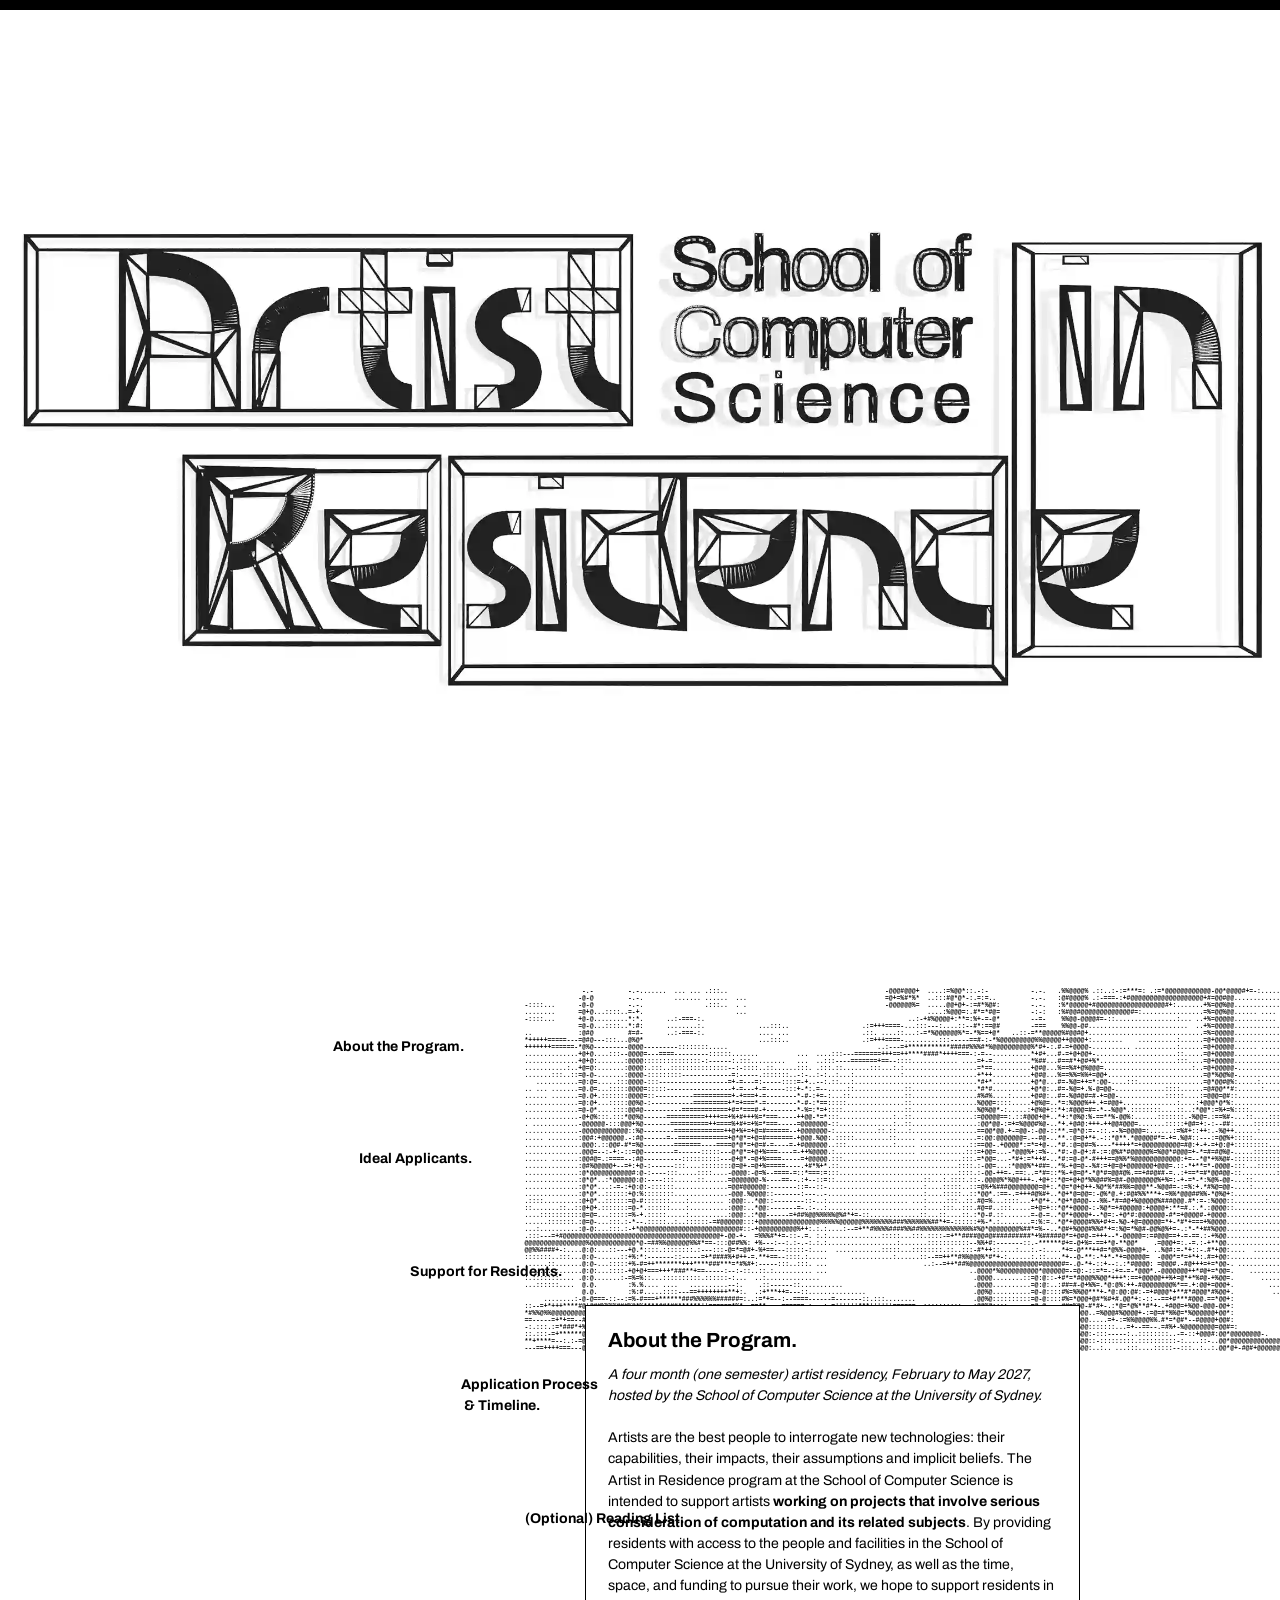
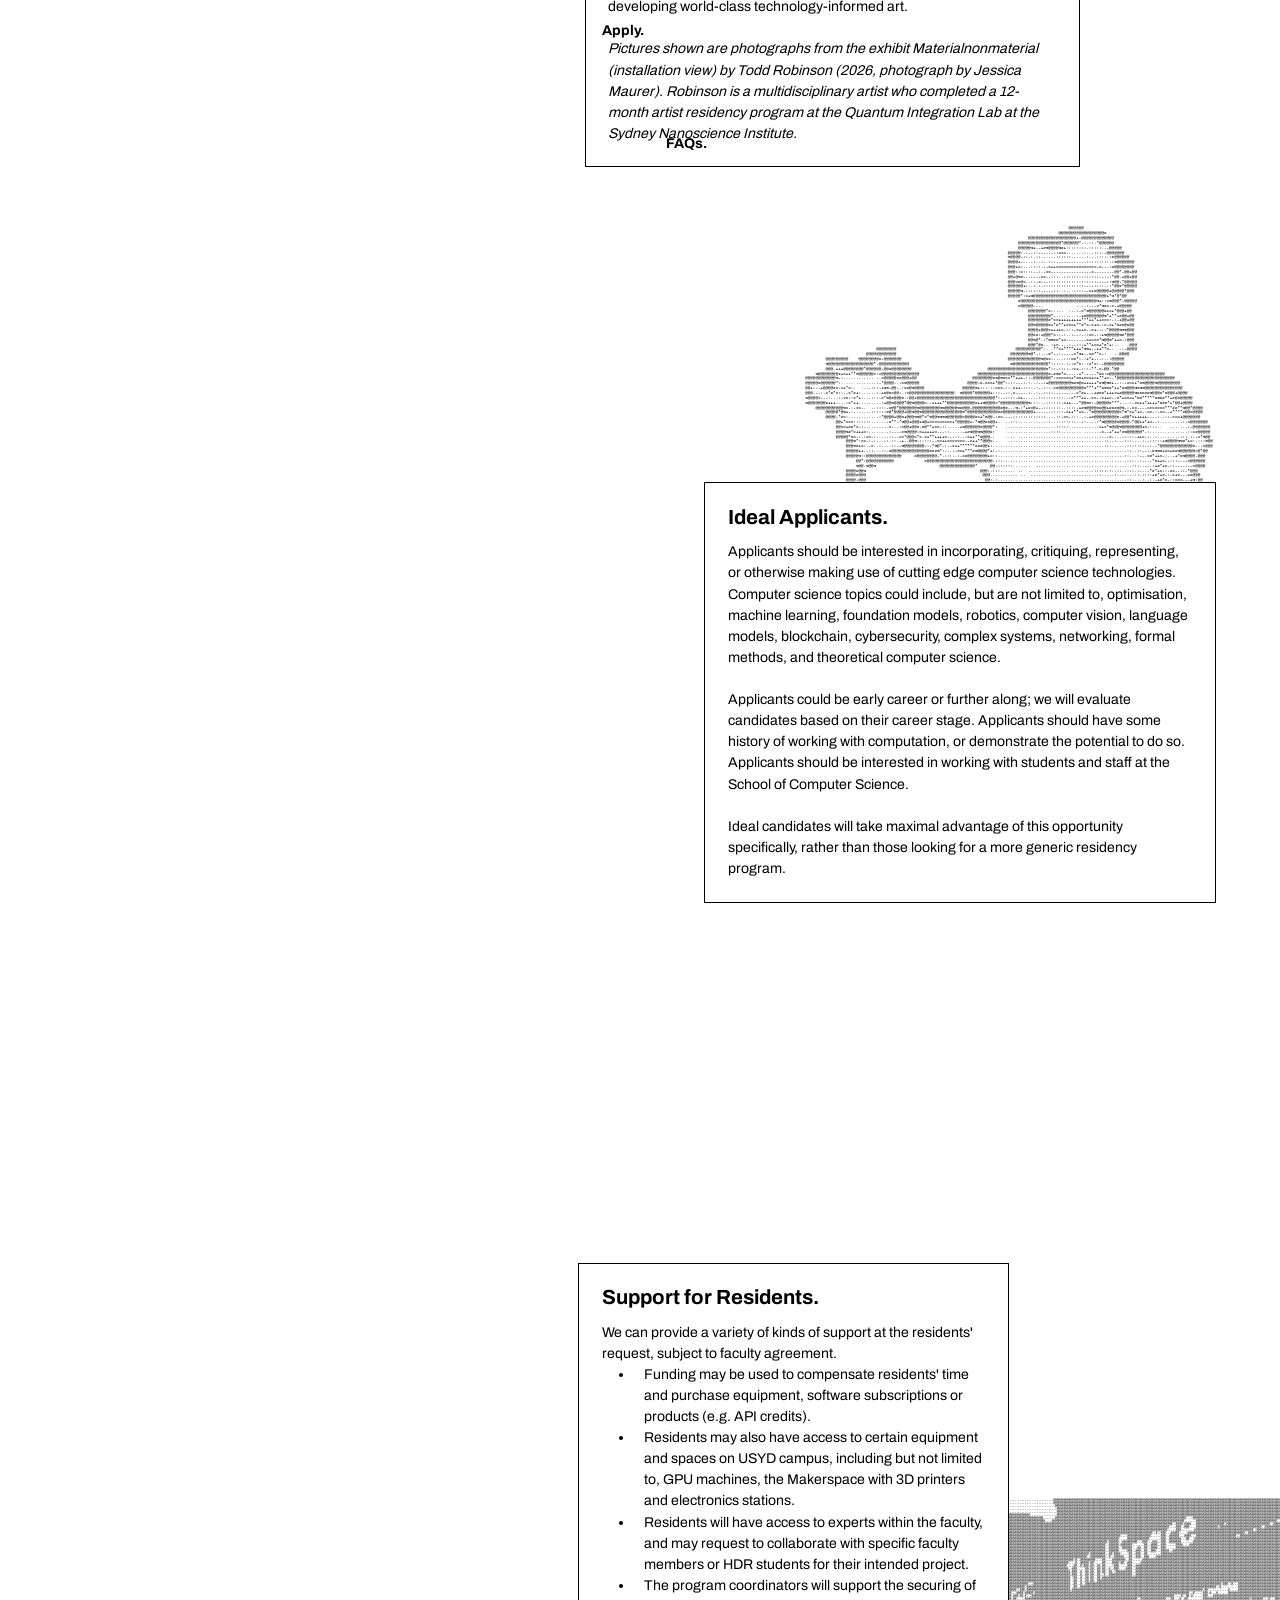
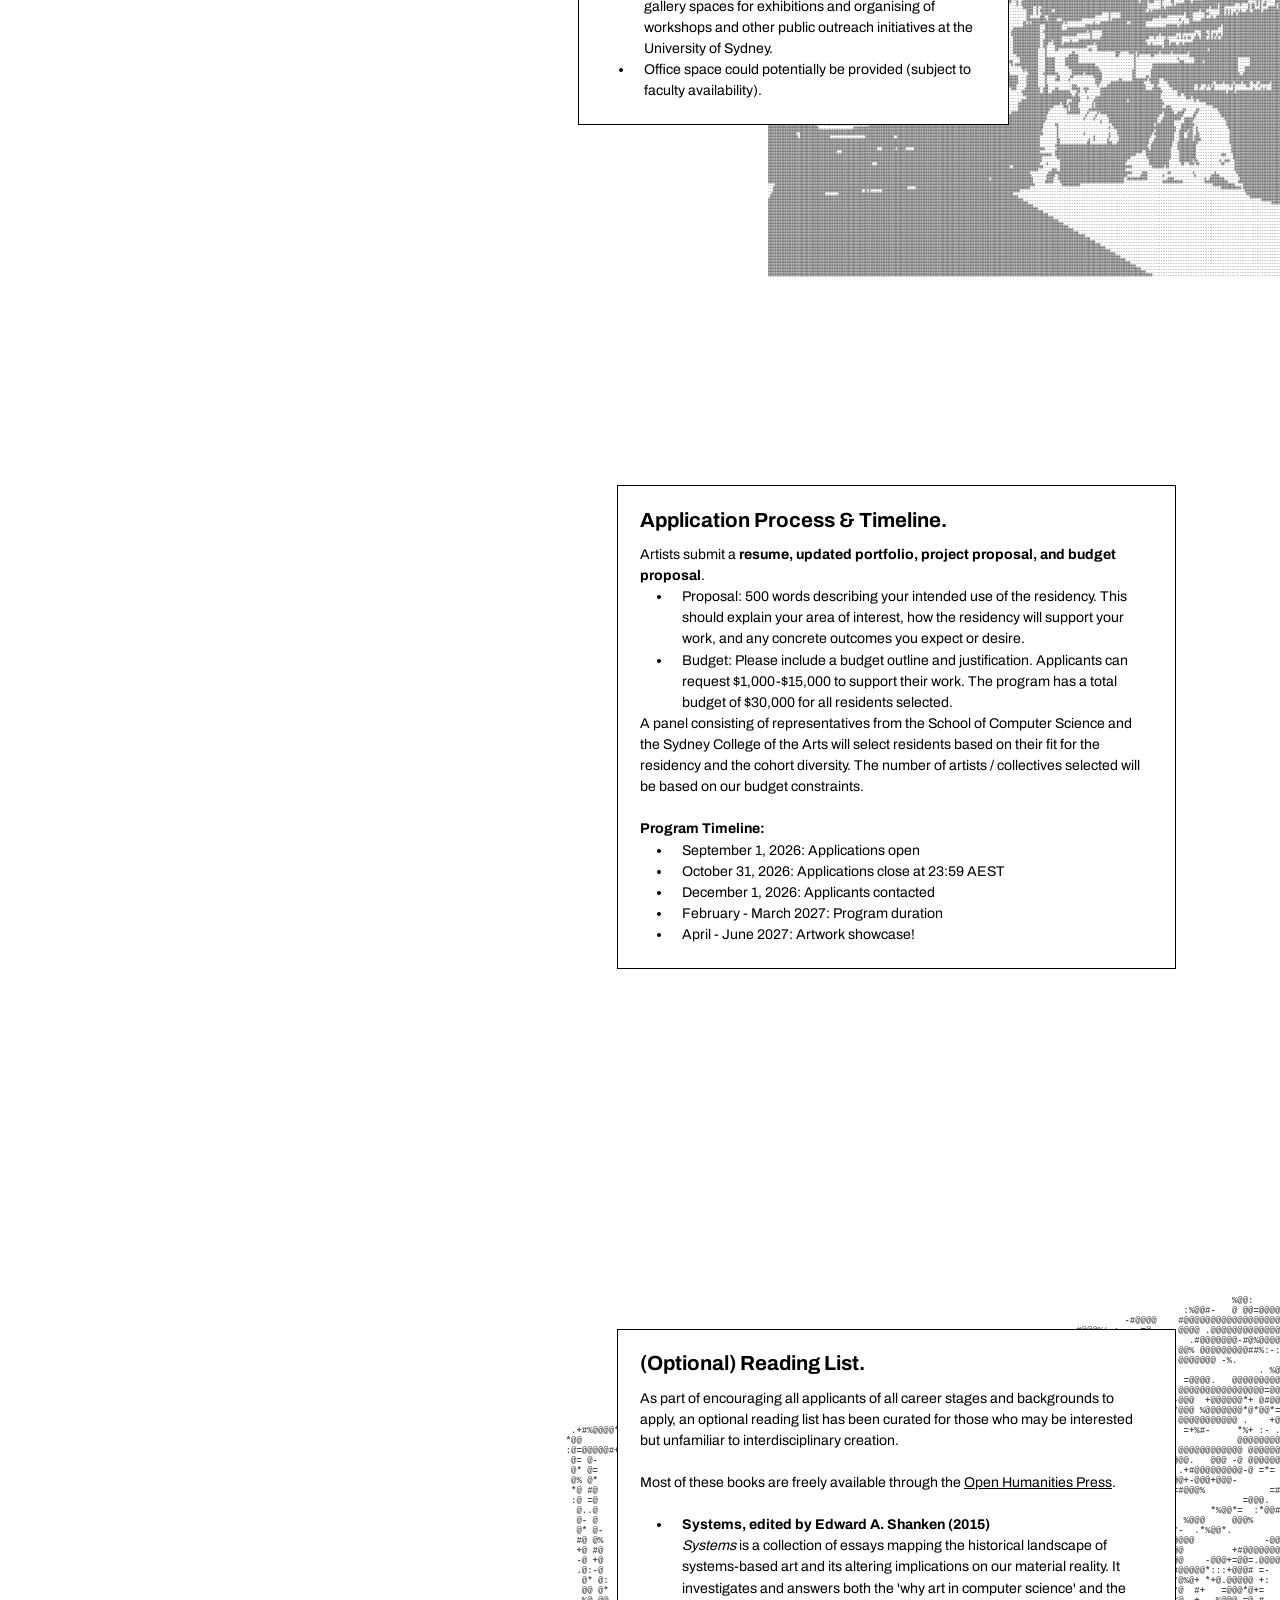
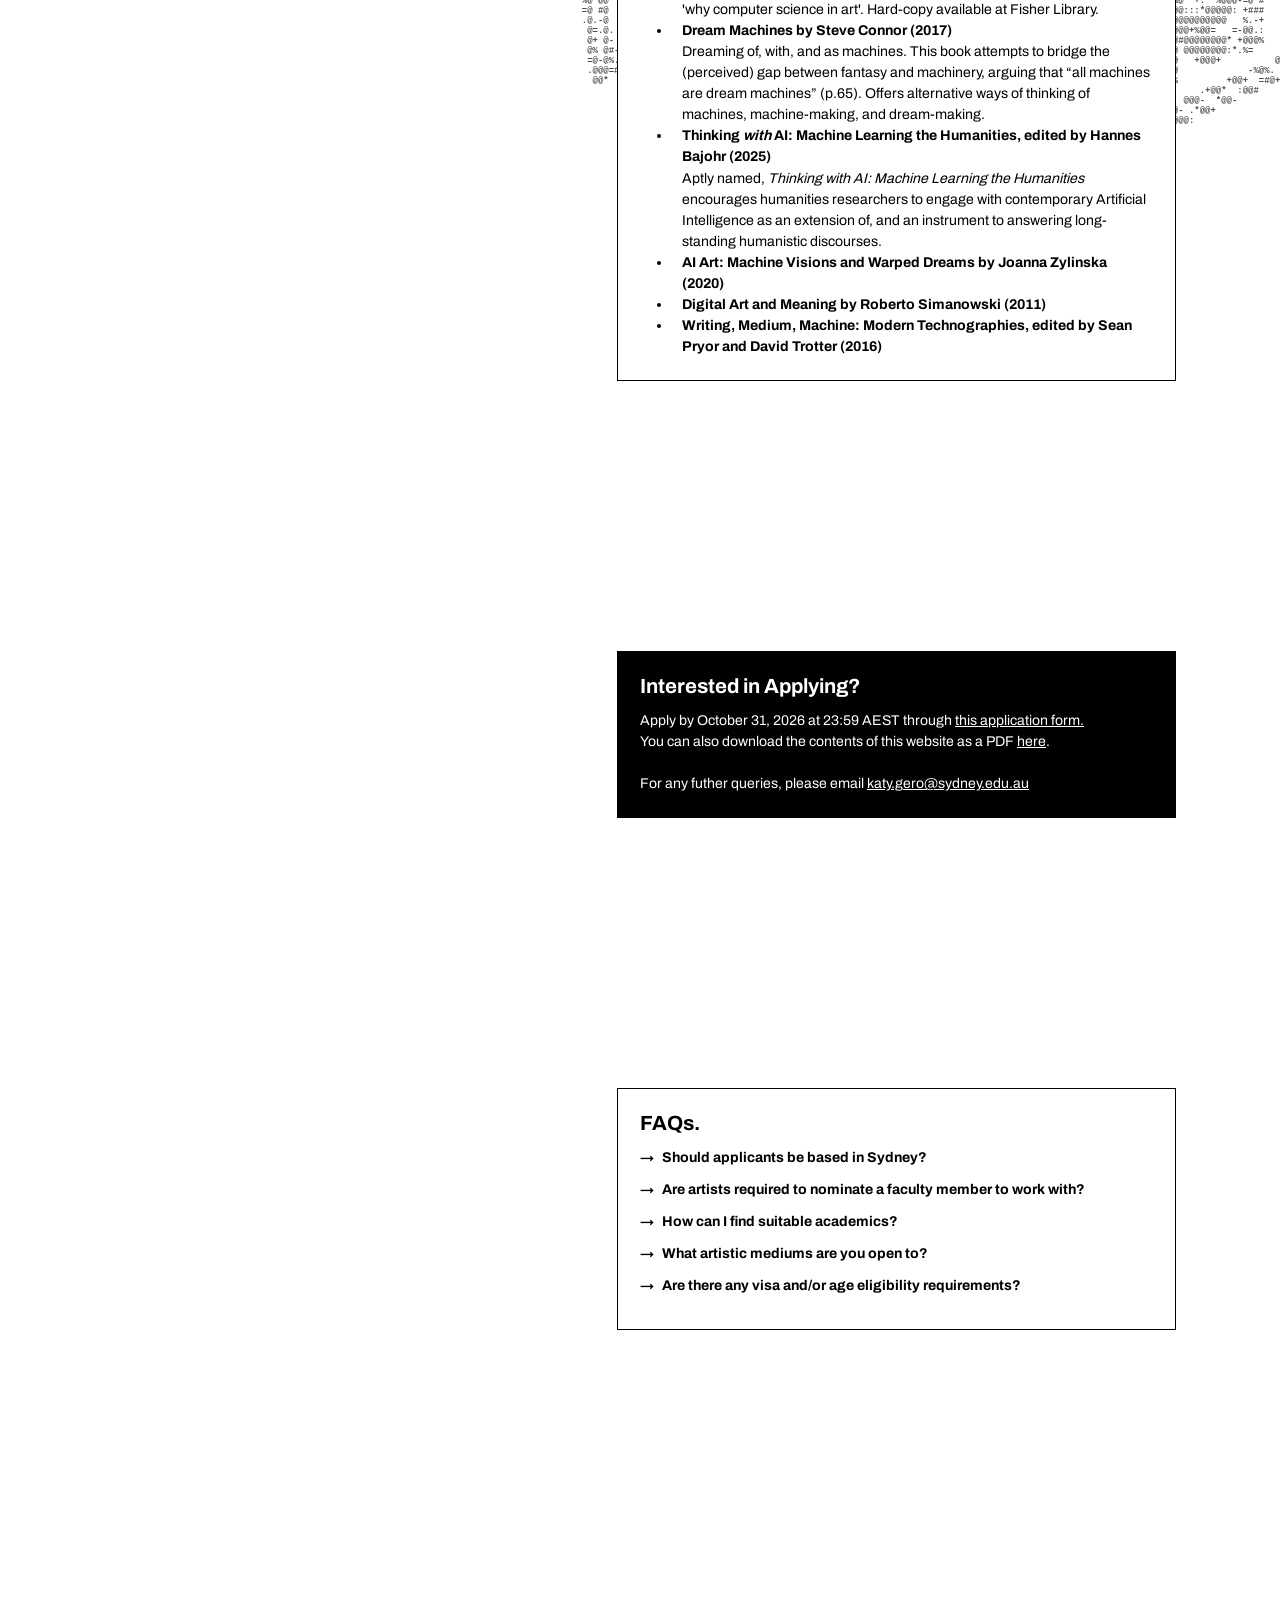
==== commit 2bbb8bce: "AiR (FAQ): fix typo on age requirements" ====
--- a/air/index.html
+++ b/air/index.html
@@ -422,8 +422,8 @@
                         <li>September 1, 2026: Applications open</li>
                         <li>October 31, 2026: Applications close at 23:59 AEST</li>
                         <li>December 1, 2026: Applicants contacted</li>
-                        <li>February - May 2027: Program duration</li>
-                        <li>May - June 2027: Artwork showcase!</li>
+                        <li>February - March 2027: Program duration</li>
+                        <li>April - June 2027: Artwork showcase!</li>
                     </ul>
                 </div>
 
@@ -504,7 +504,7 @@
                     </details>
                     <details>
                         <summary>Are there any visa and/or age eligibility requirements?</summary>
-                        <p>Artists must have valid Australian working rights for the duration of the program and be 18 years old at the time of application.</p>
+                        <p>Artists must have valid Australian working rights for the duration of the program and be at least 18 years old at the time of application.</p>
                     </details>
                 </div>
 
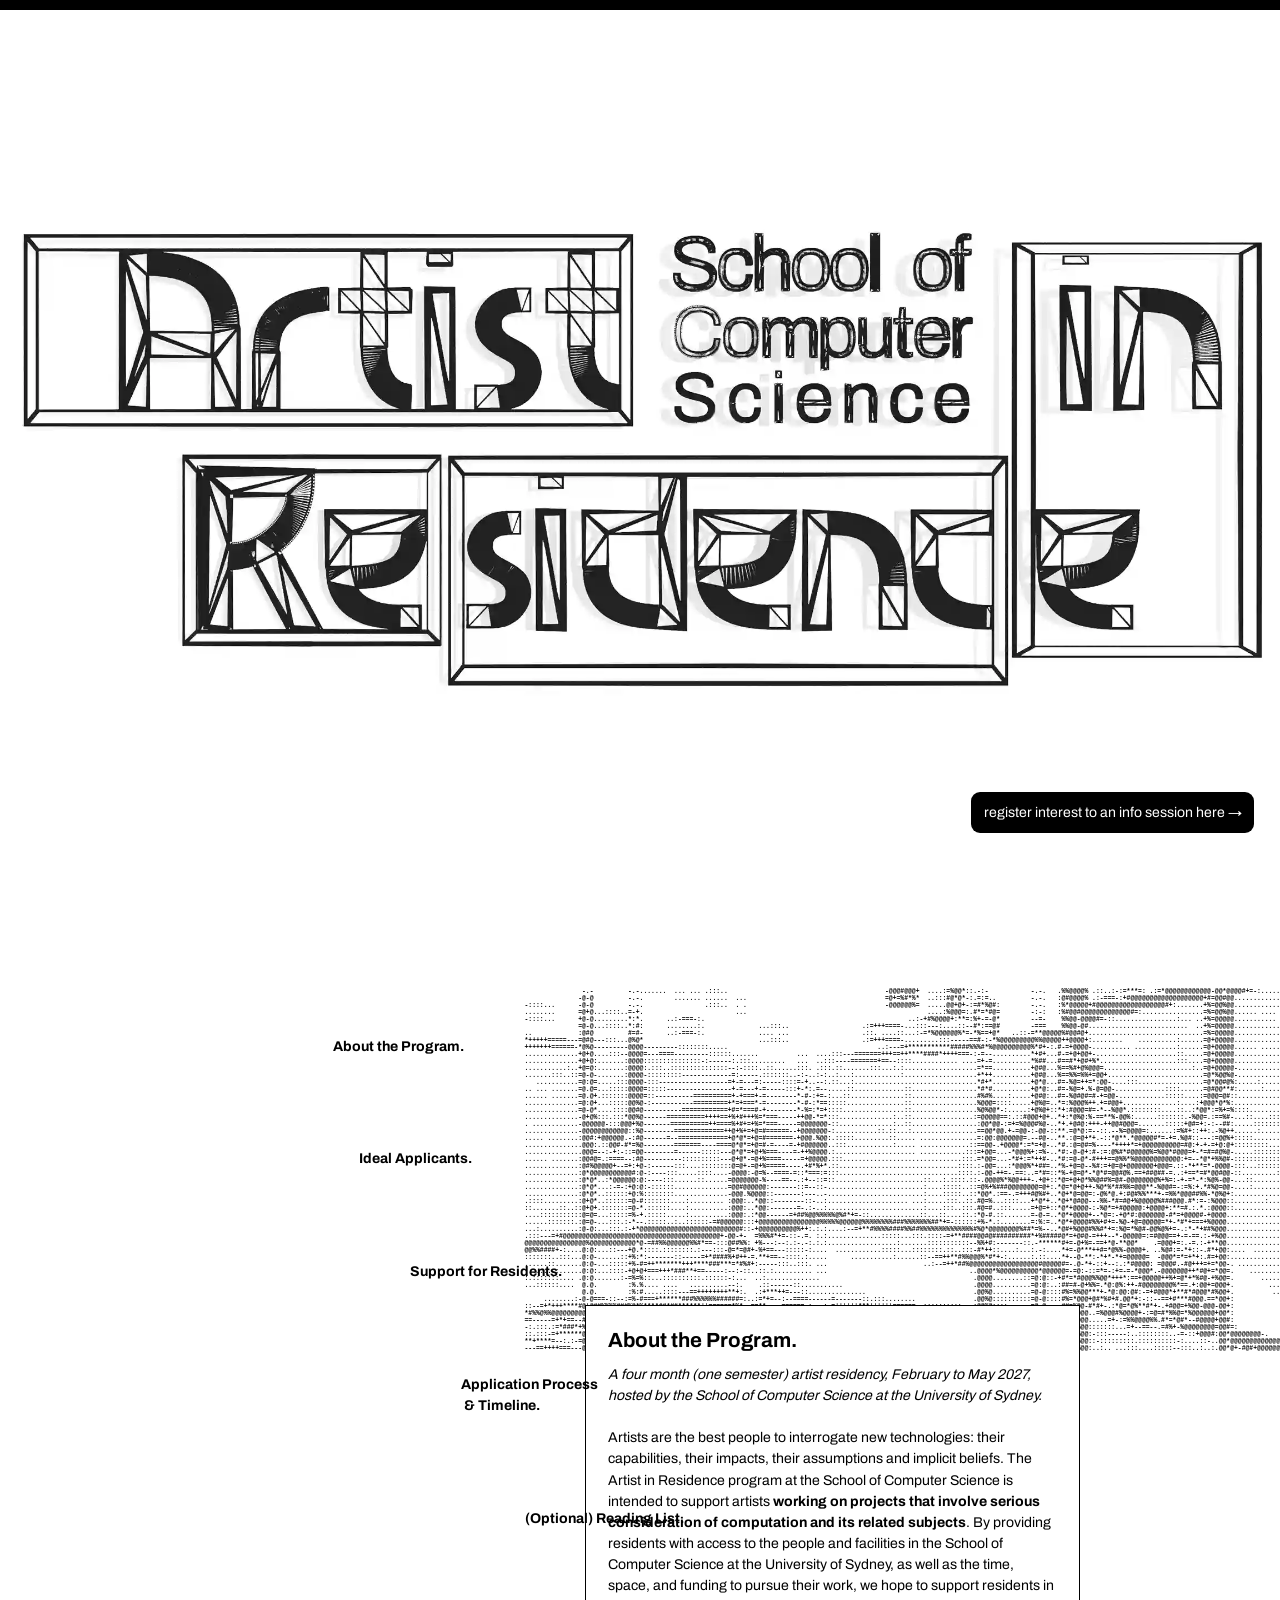
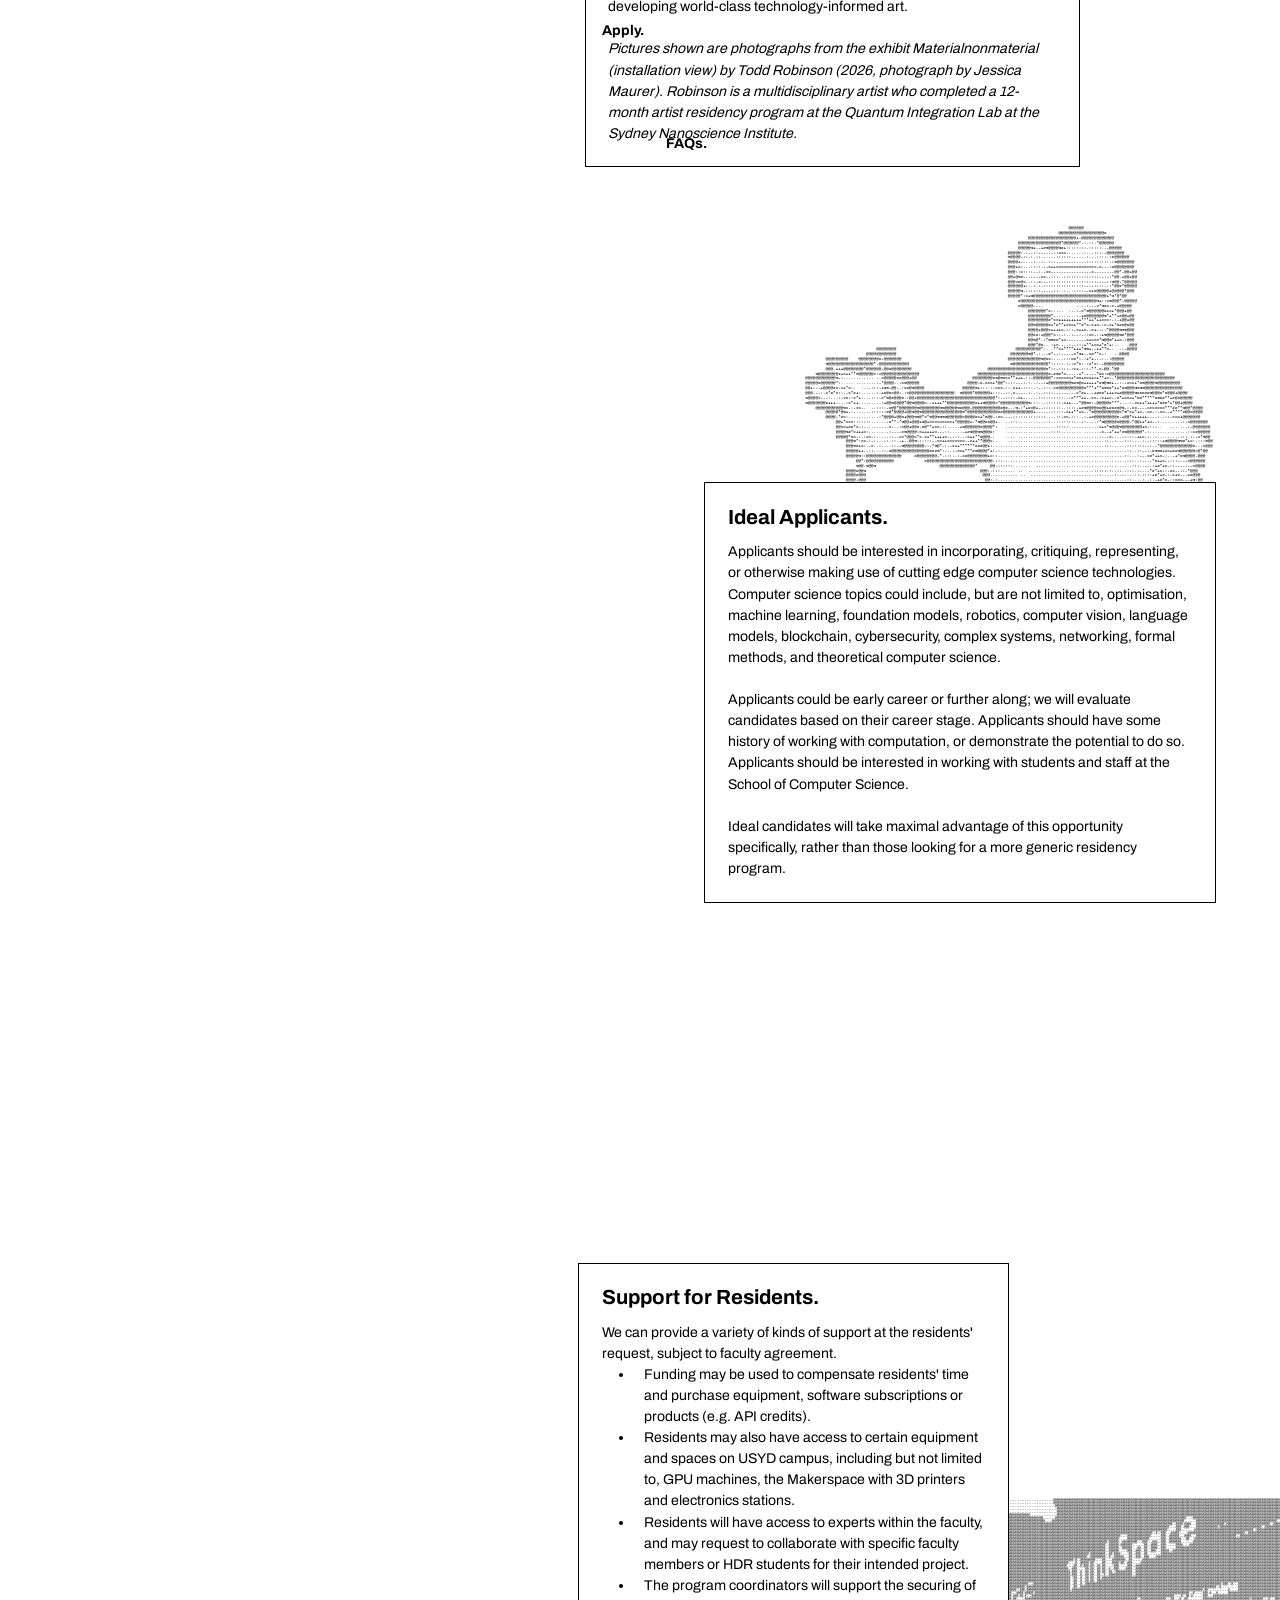
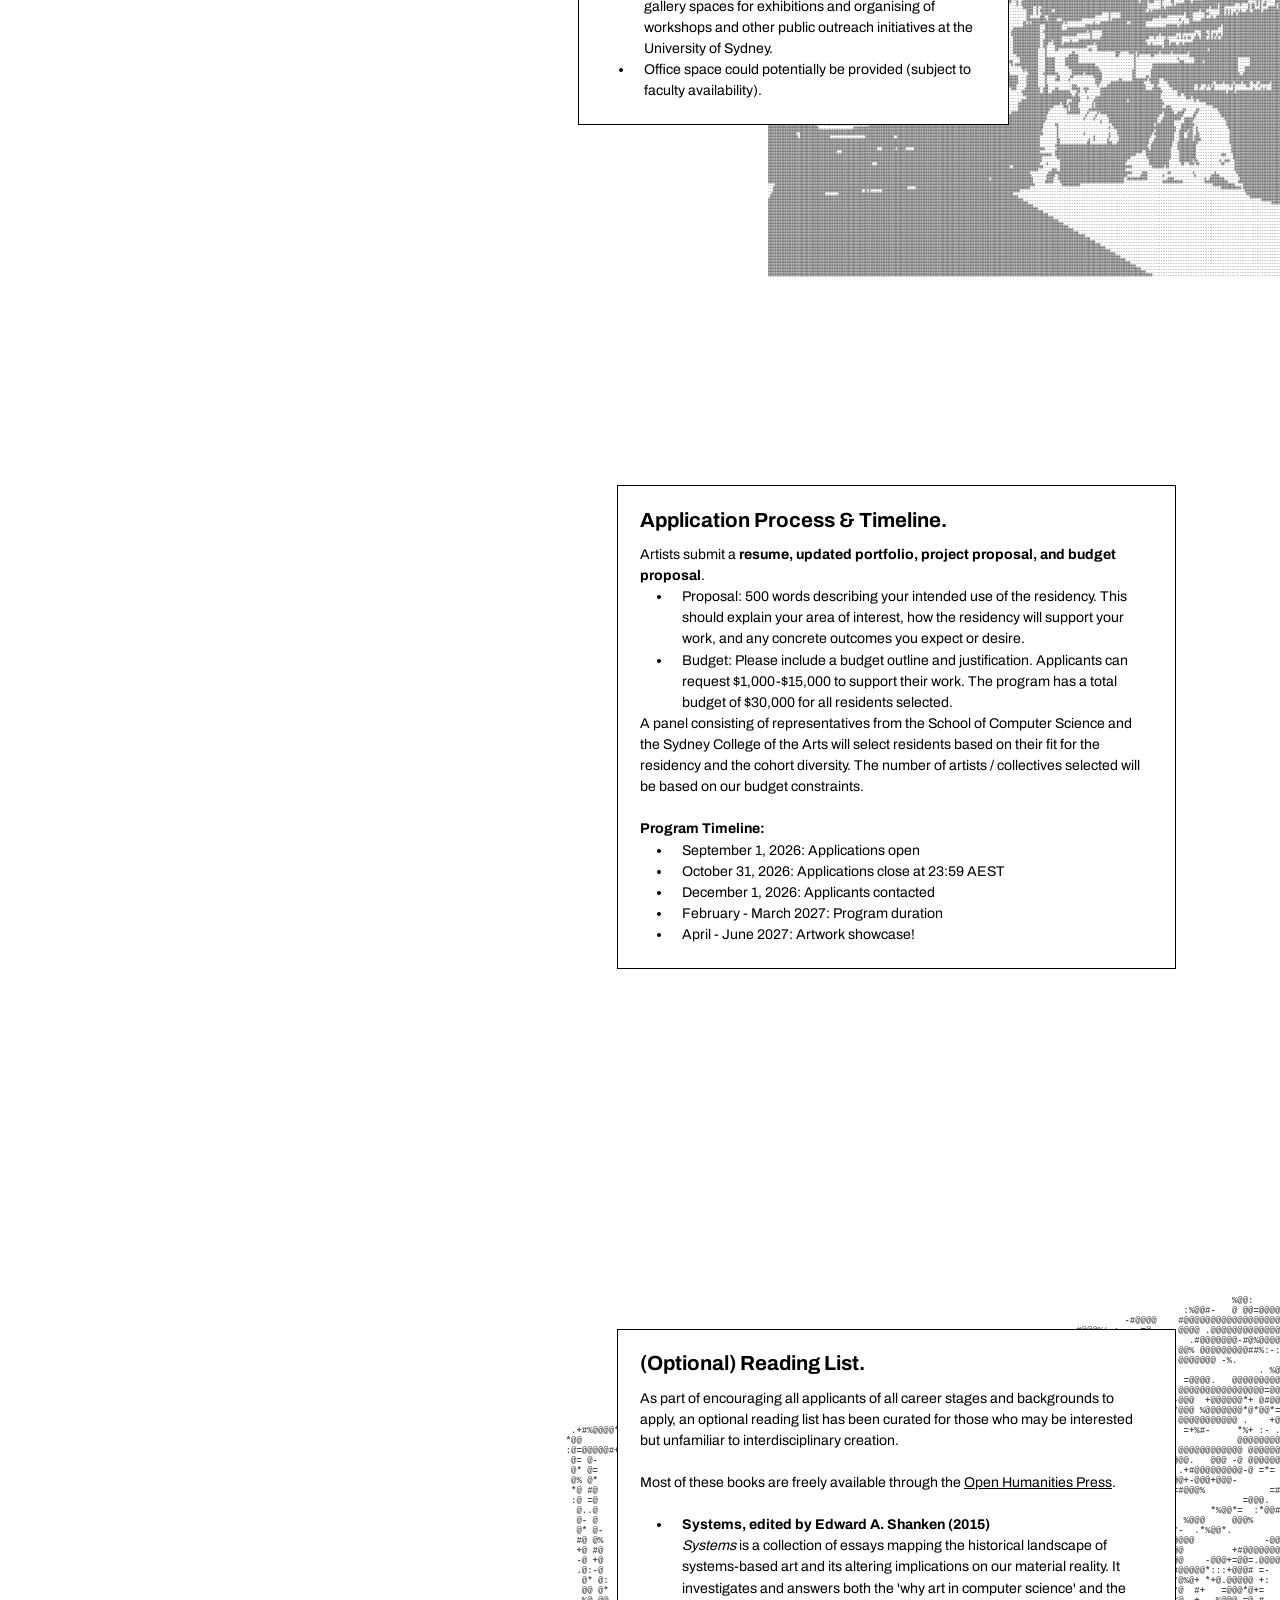
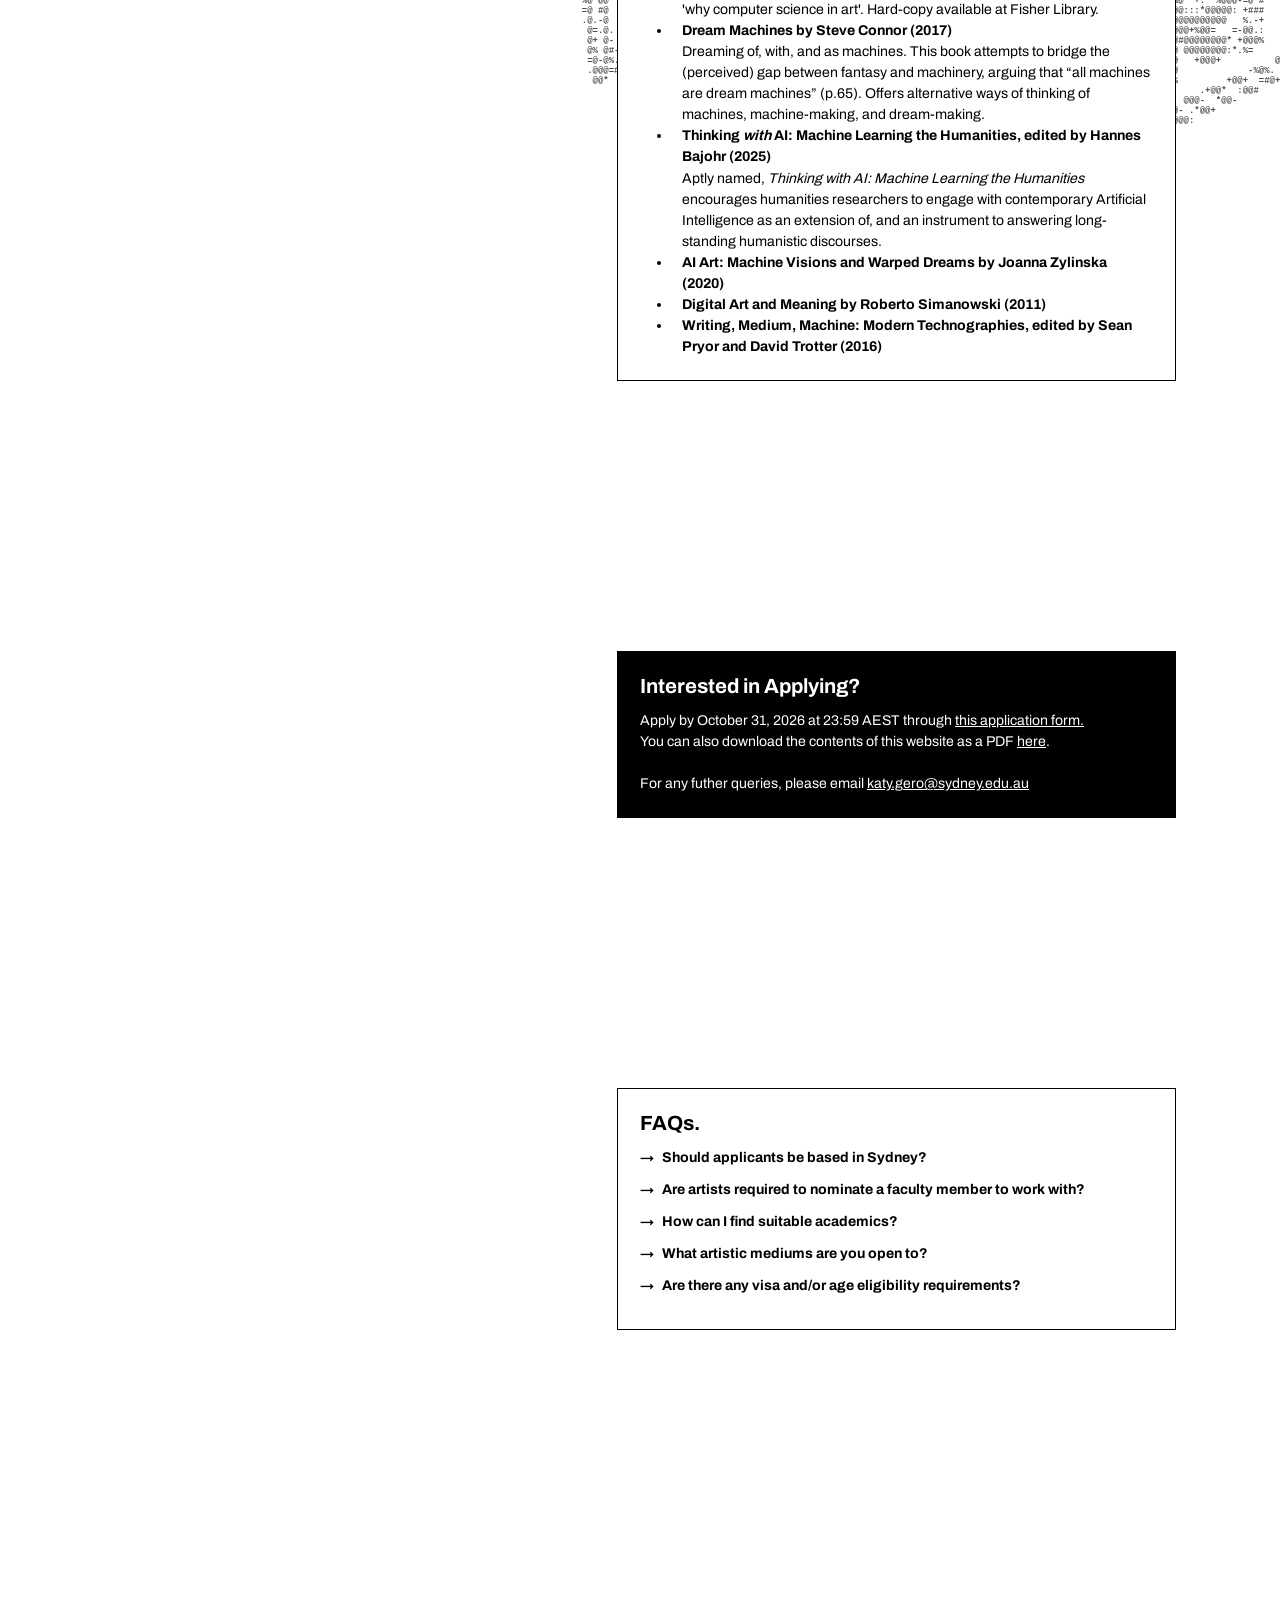
==== commit 9243ee34: "AiR: add eoi" ====
--- a/air/index.html
+++ b/air/index.html
@@ -273,6 +273,8 @@
                                                   #@@=                                                                                                                                                                                                                                                                                                                                                  
                 </p>
             </div>
+
+            <a id="eoi-button" href="https://forms.gle/kG92KESfoaM4W8be8">register interest to an info session here →</a>
       
             <div class="content">
                 
--- a/air/styles/styles.css
+++ b/air/styles/styles.css
@@ -96,6 +96,10 @@
 .headers {
   display: none;
 }
+#eoi-button {position: absolute; z-index: 200; top: 88svh; right: 0; margin-right: 2svw; max-width: 30svw; font-family: 'Archivo'; font-size: max(14px, 1.1svw); text-align: justify; background-color: black; color: white; text-decoration: none; padding: max(1%, 1svh); border-radius: 1svh; }
+#eoi-button:hover {text-decoration: underline}
+
+
 #about { position: block; margin-top: 10svh; width: 70svw}
 #ideal-applicants {margin-top: -8svh; gap: 5svh; position: block; width: 90svw; border: none;}
 #support {position: block;  width: 70svw; margin-top: 10svh}
@@ -262,7 +266,7 @@
   .inner {
     height: 920svh;
   }
-    .videoA {
+  .videoA {
     position: fixed;
     top: 0;
     left: 0;
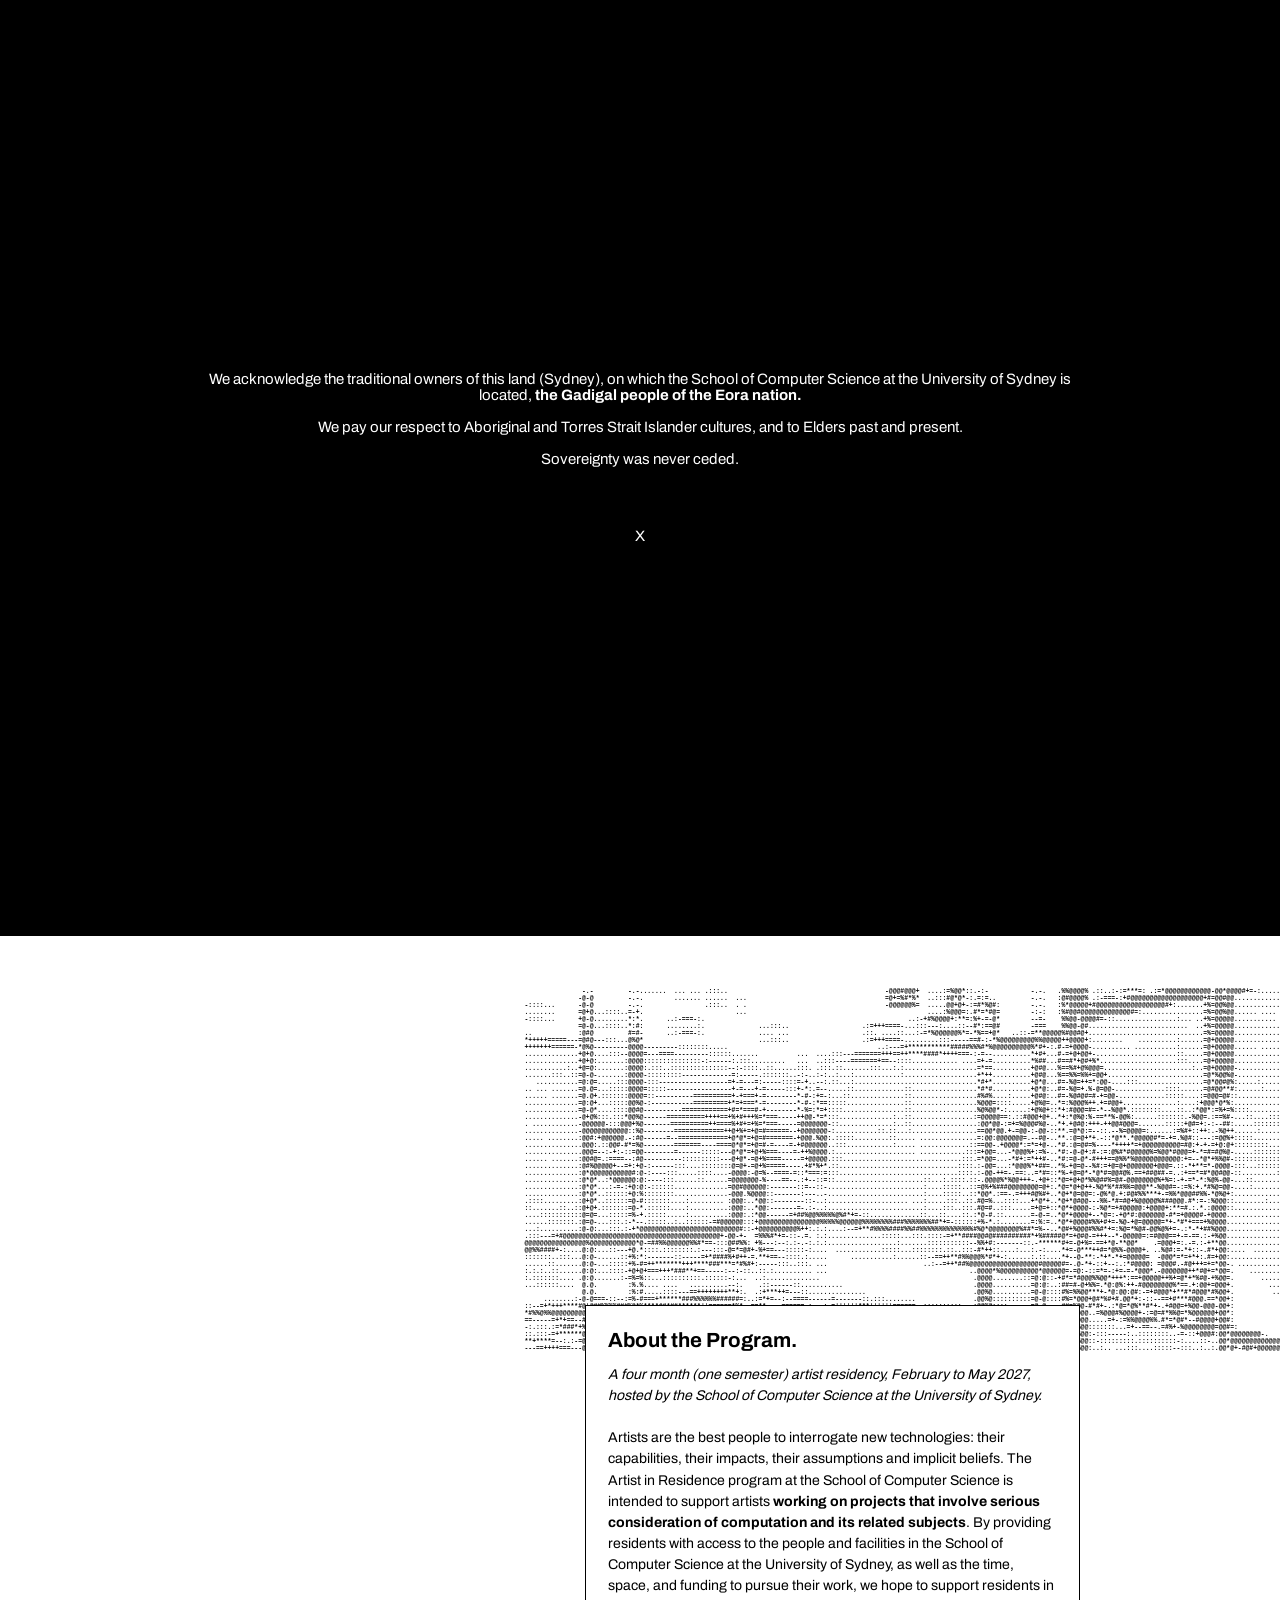
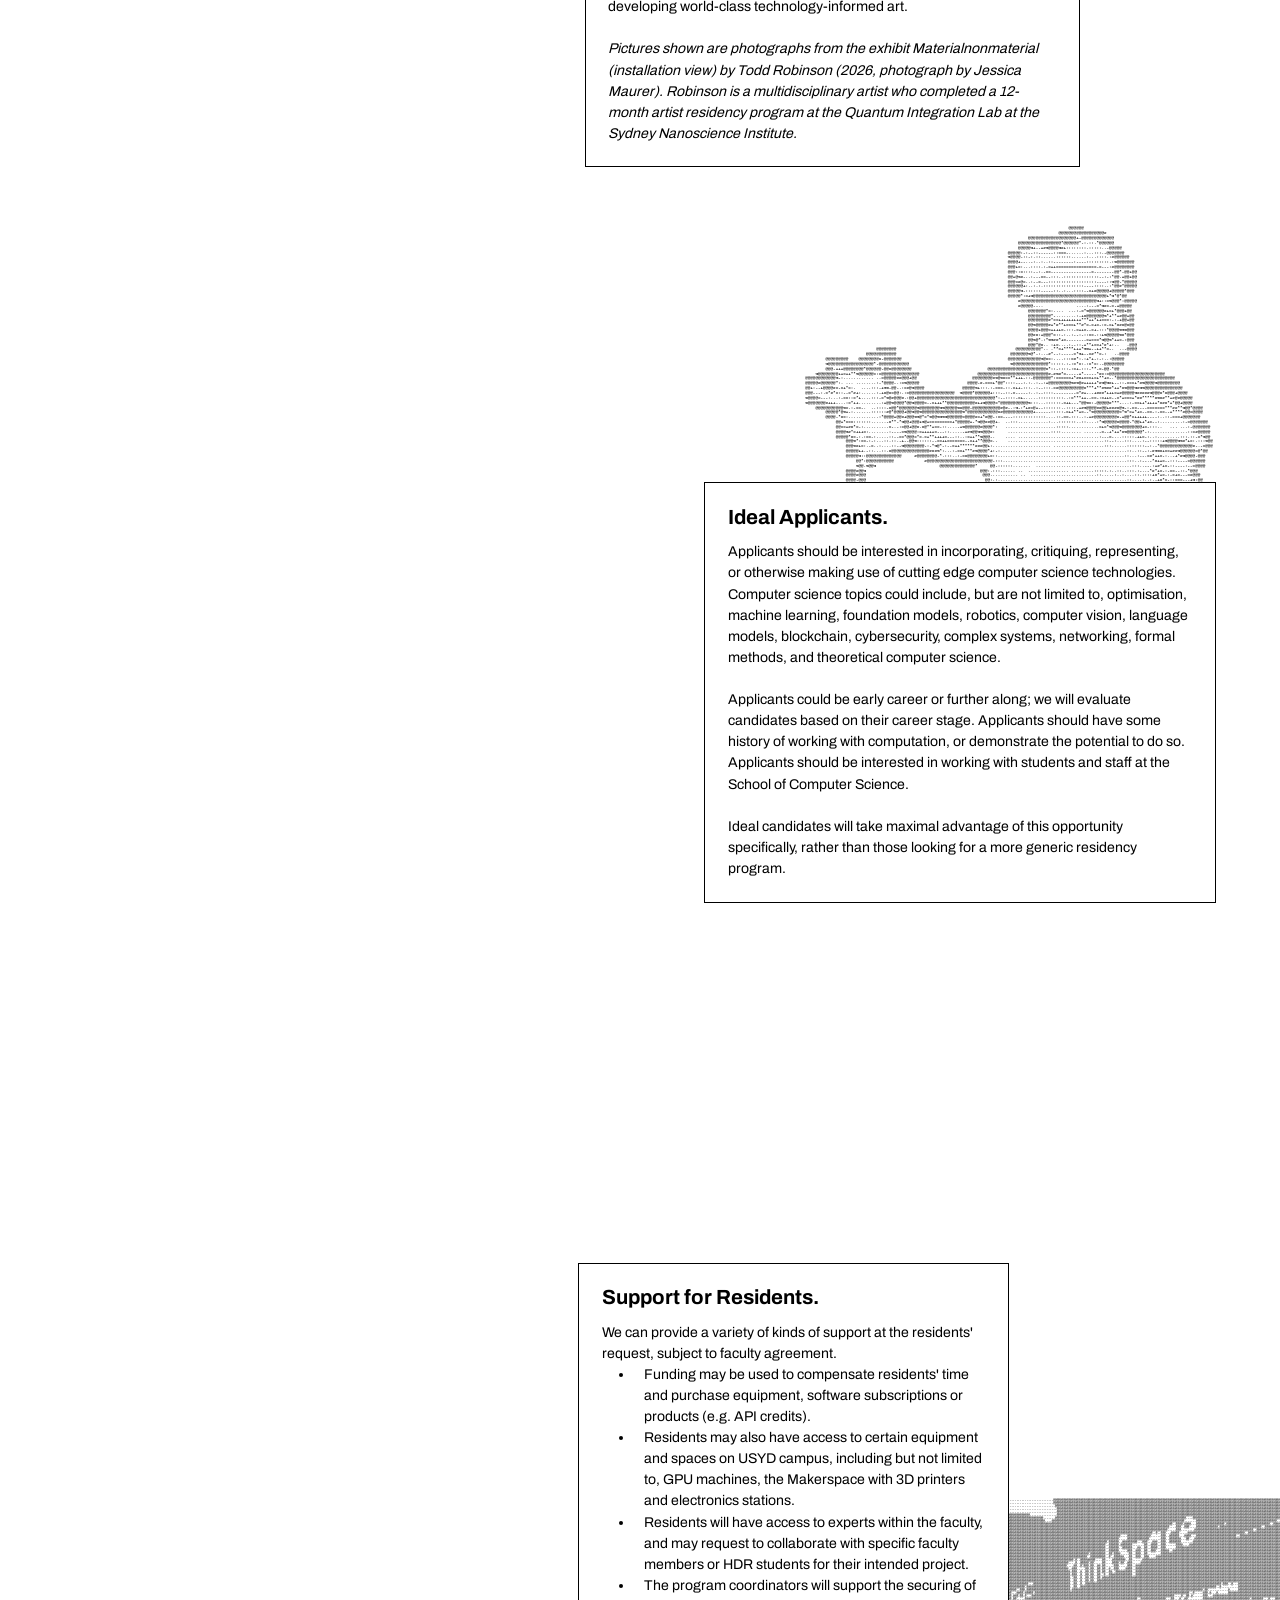
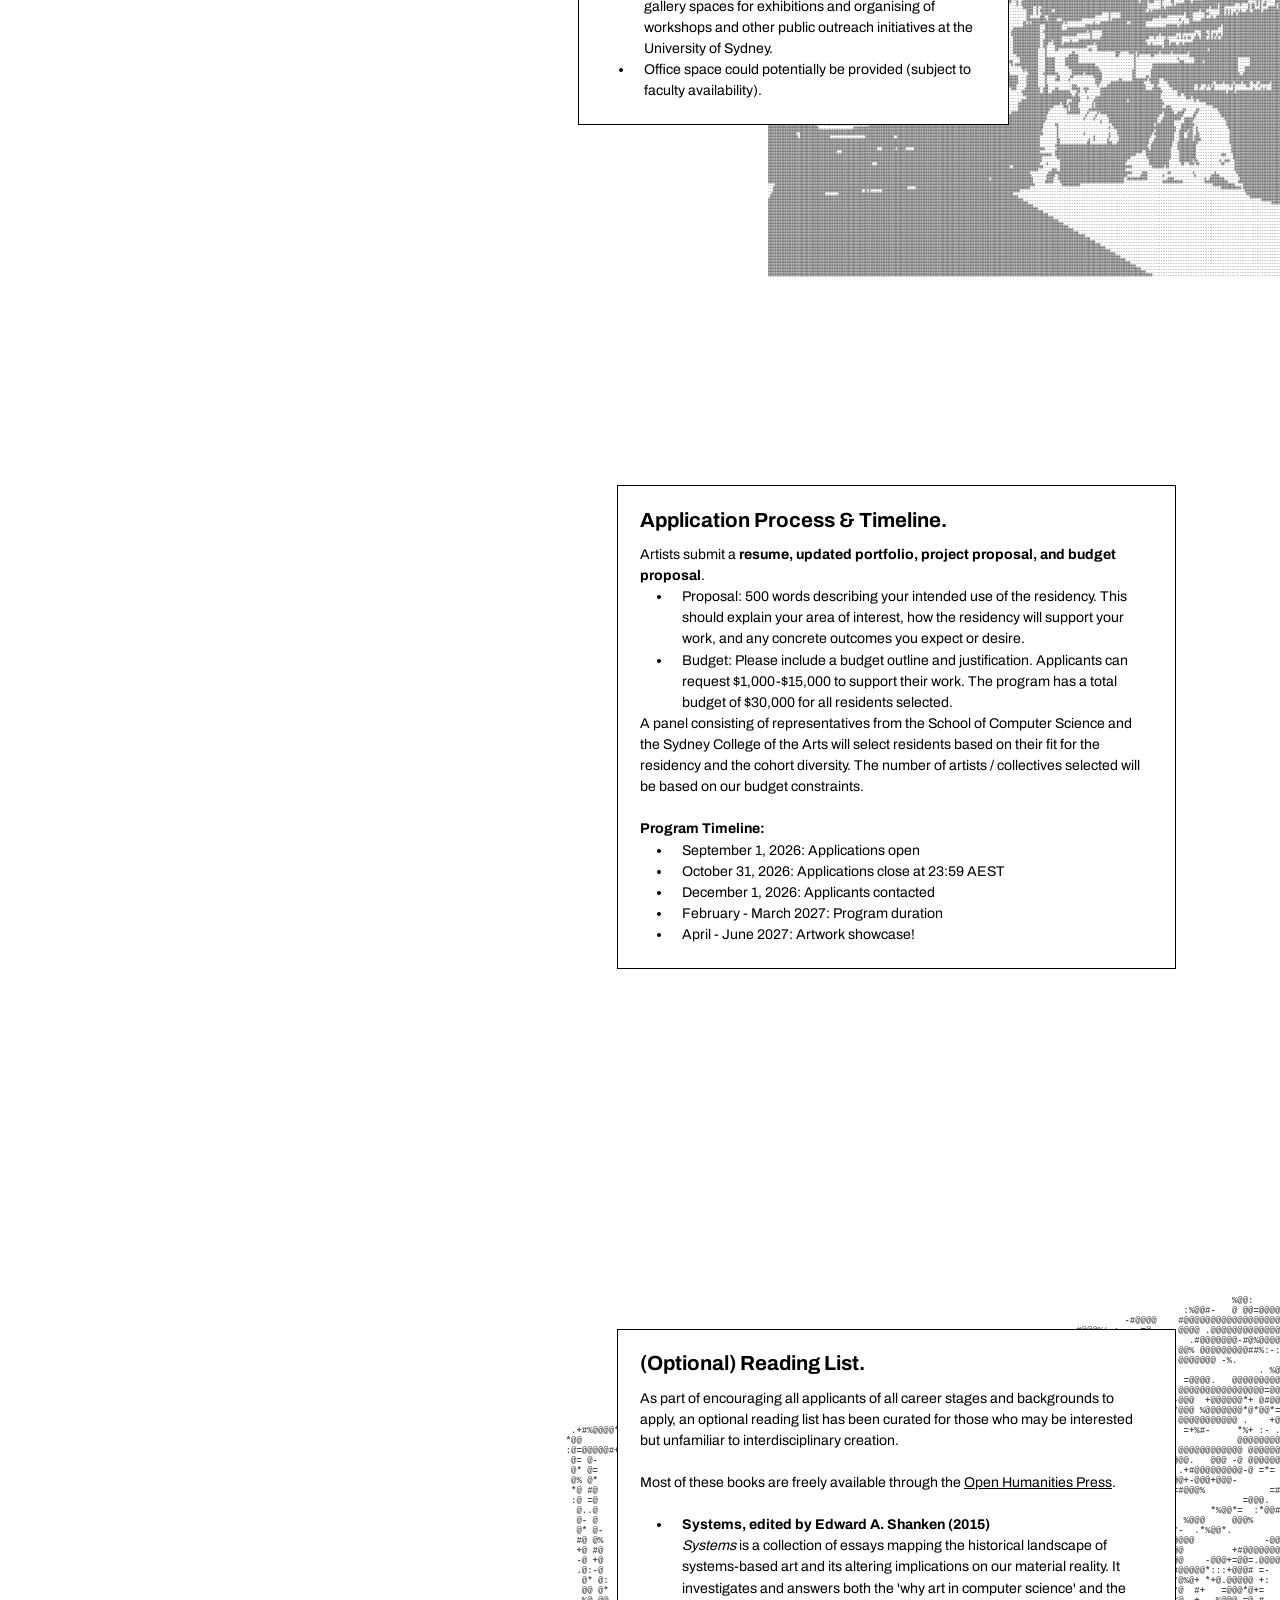
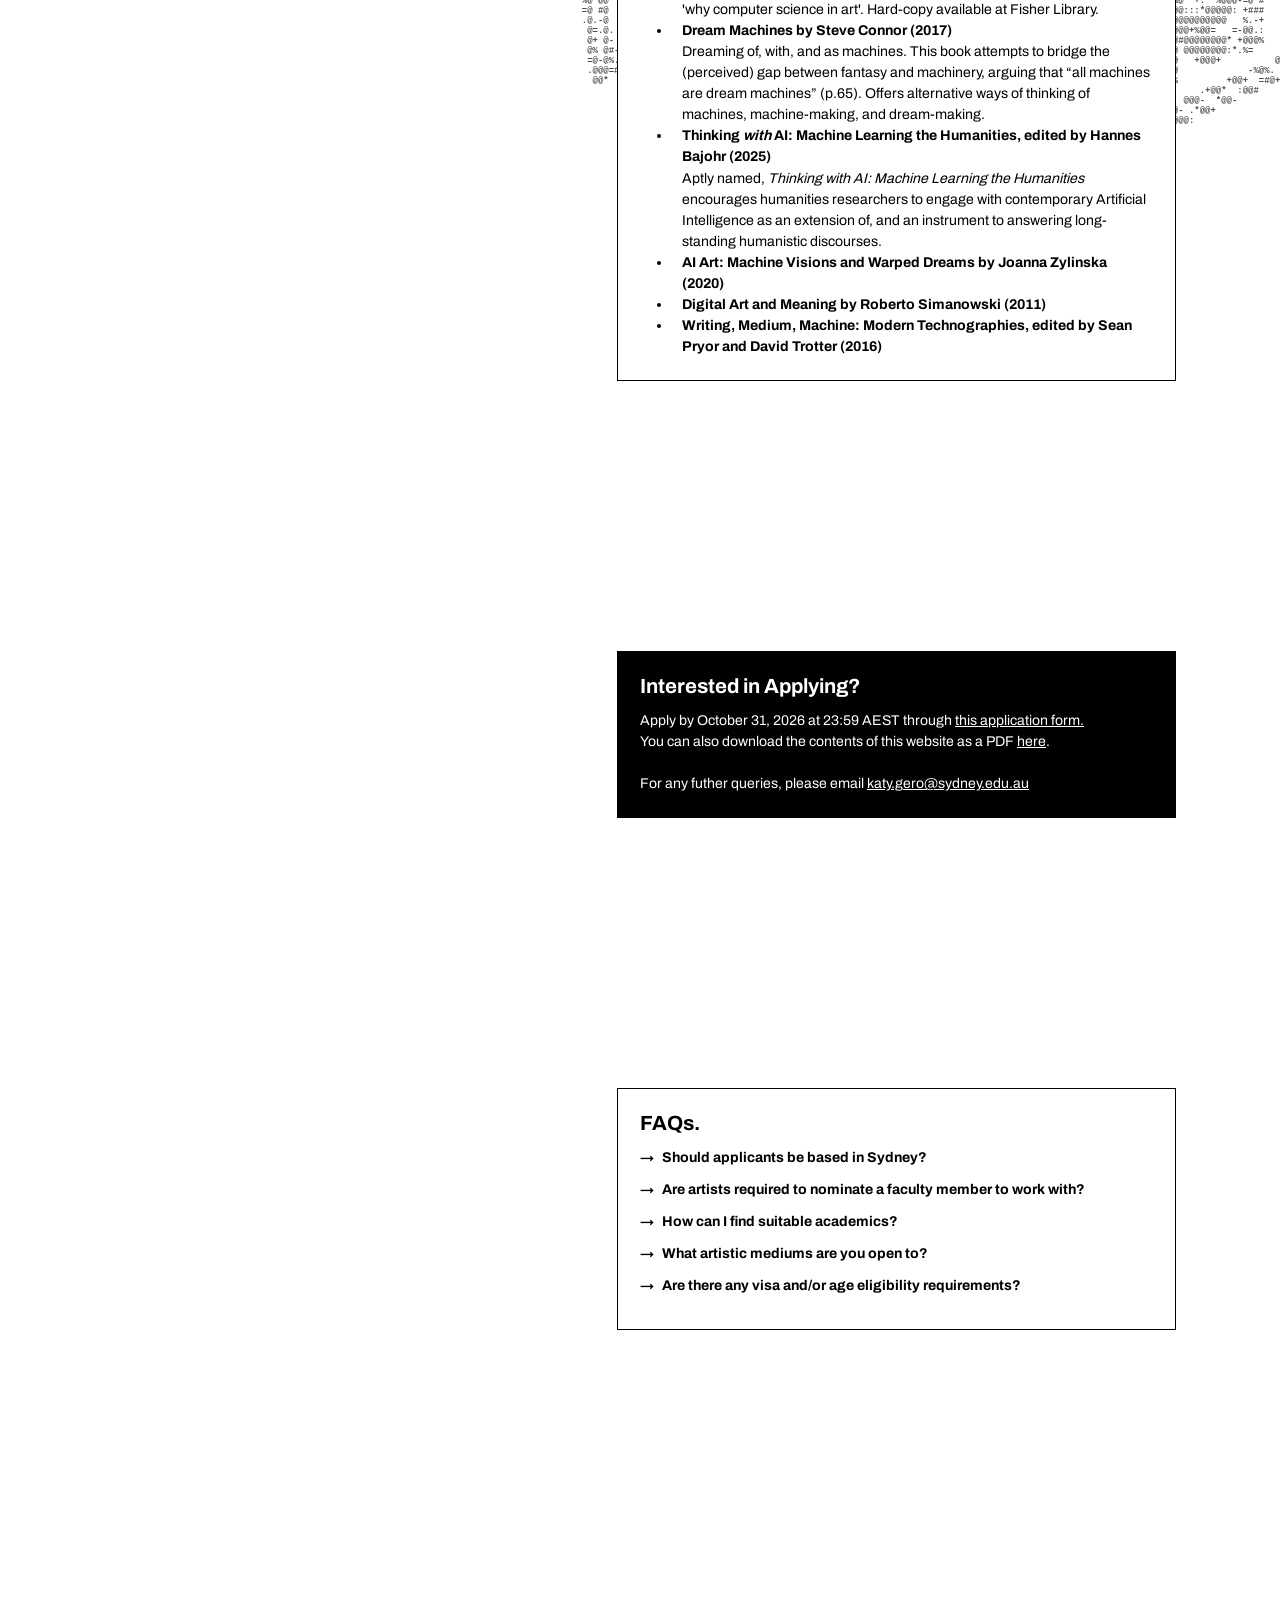
==== commit b8dff8d1: "AiR: EOI button and acknowledgment of country" ====
--- a/air/index.html
+++ b/air/index.html
@@ -18,6 +18,18 @@
 
             <div class="loading-screen">
                 <div class="loader"></div>
+            </div>
+
+            <div id="ack-country">
+                <p>
+                    We acknowledge the traditional owners of this land (Sydney), on which the School of Computer Science at the University of Sydney is located, 
+                    <b>the Gadigal people of the Eora nation.</b> <br> <br>
+                    We pay our respect to Aboriginal and Torres Strait Islander cultures, and to Elders past and present. <br> <br>
+                    Sovereignty was never ceded.   
+                </p>
+                <button onclick="document.getElementById('ack-country').style.display = 'none'">
+                    X
+                </button>
             </div>
             
             <div id="mnm-ascii">
--- a/air/styles/styles.css
+++ b/air/styles/styles.css
@@ -99,6 +99,9 @@
 #eoi-button {position: absolute; z-index: 200; top: 88svh; right: 0; margin-right: 2svw; max-width: 30svw; font-family: 'Archivo'; font-size: max(14px, 1.1svw); text-align: justify; background-color: black; color: white; text-decoration: none; padding: max(1%, 1svh); border-radius: 1svh; }
 #eoi-button:hover {text-decoration: underline}
 
+#ack-country {position: fixed; z-index: 250; top: -4lvh; left: -4lvw; width: 108lvw; height: 108lvh; background: black; display: flex; flex-direction: column; align-items: center; justify-content: center; gap: 5svh}
+#ack-country p, button {width: 70svw; font-size: 15px; color: white; font-family: 'Archivo'; text-align: center; background: none; border: none}
+#ack-country button:hover {text-decoration: underline}
 
 #about { position: block; margin-top: 10svh; width: 70svw}
 #ideal-applicants {margin-top: -8svh; gap: 5svh; position: block; width: 90svw; border: none;}
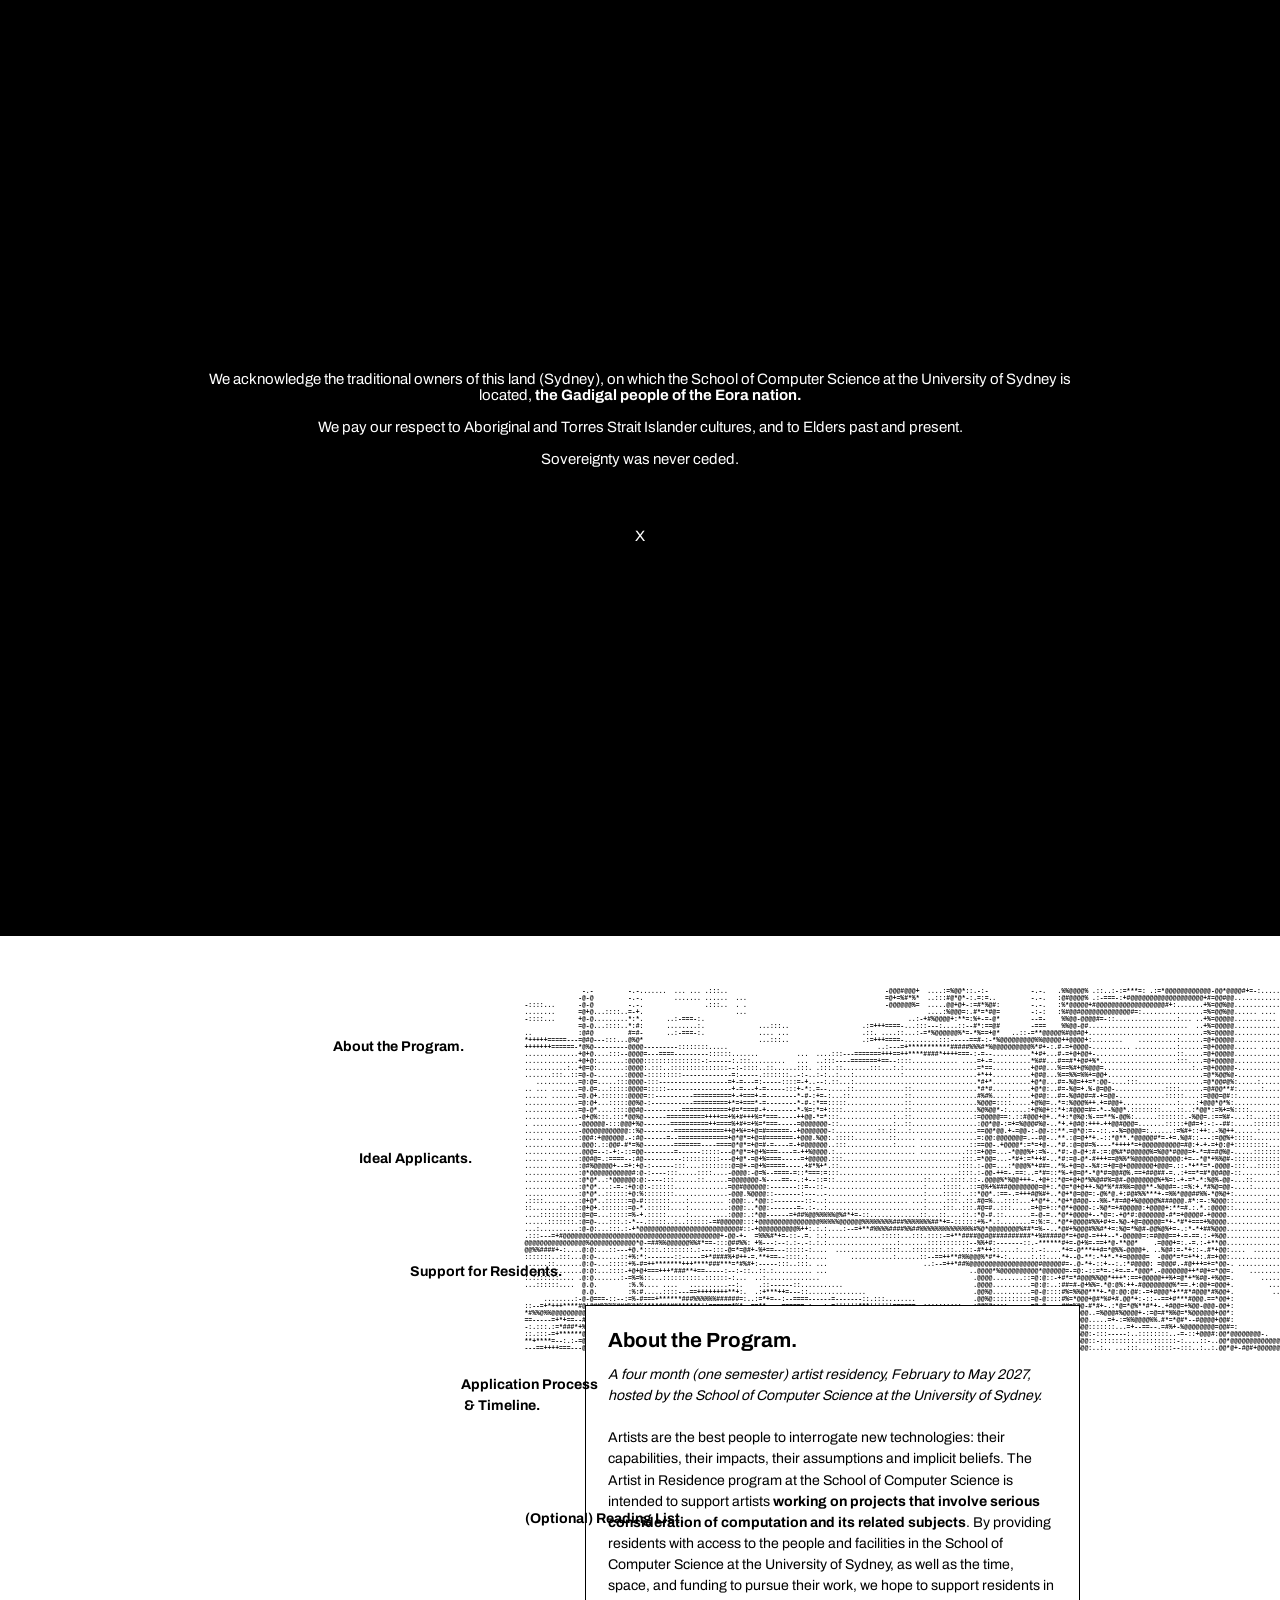
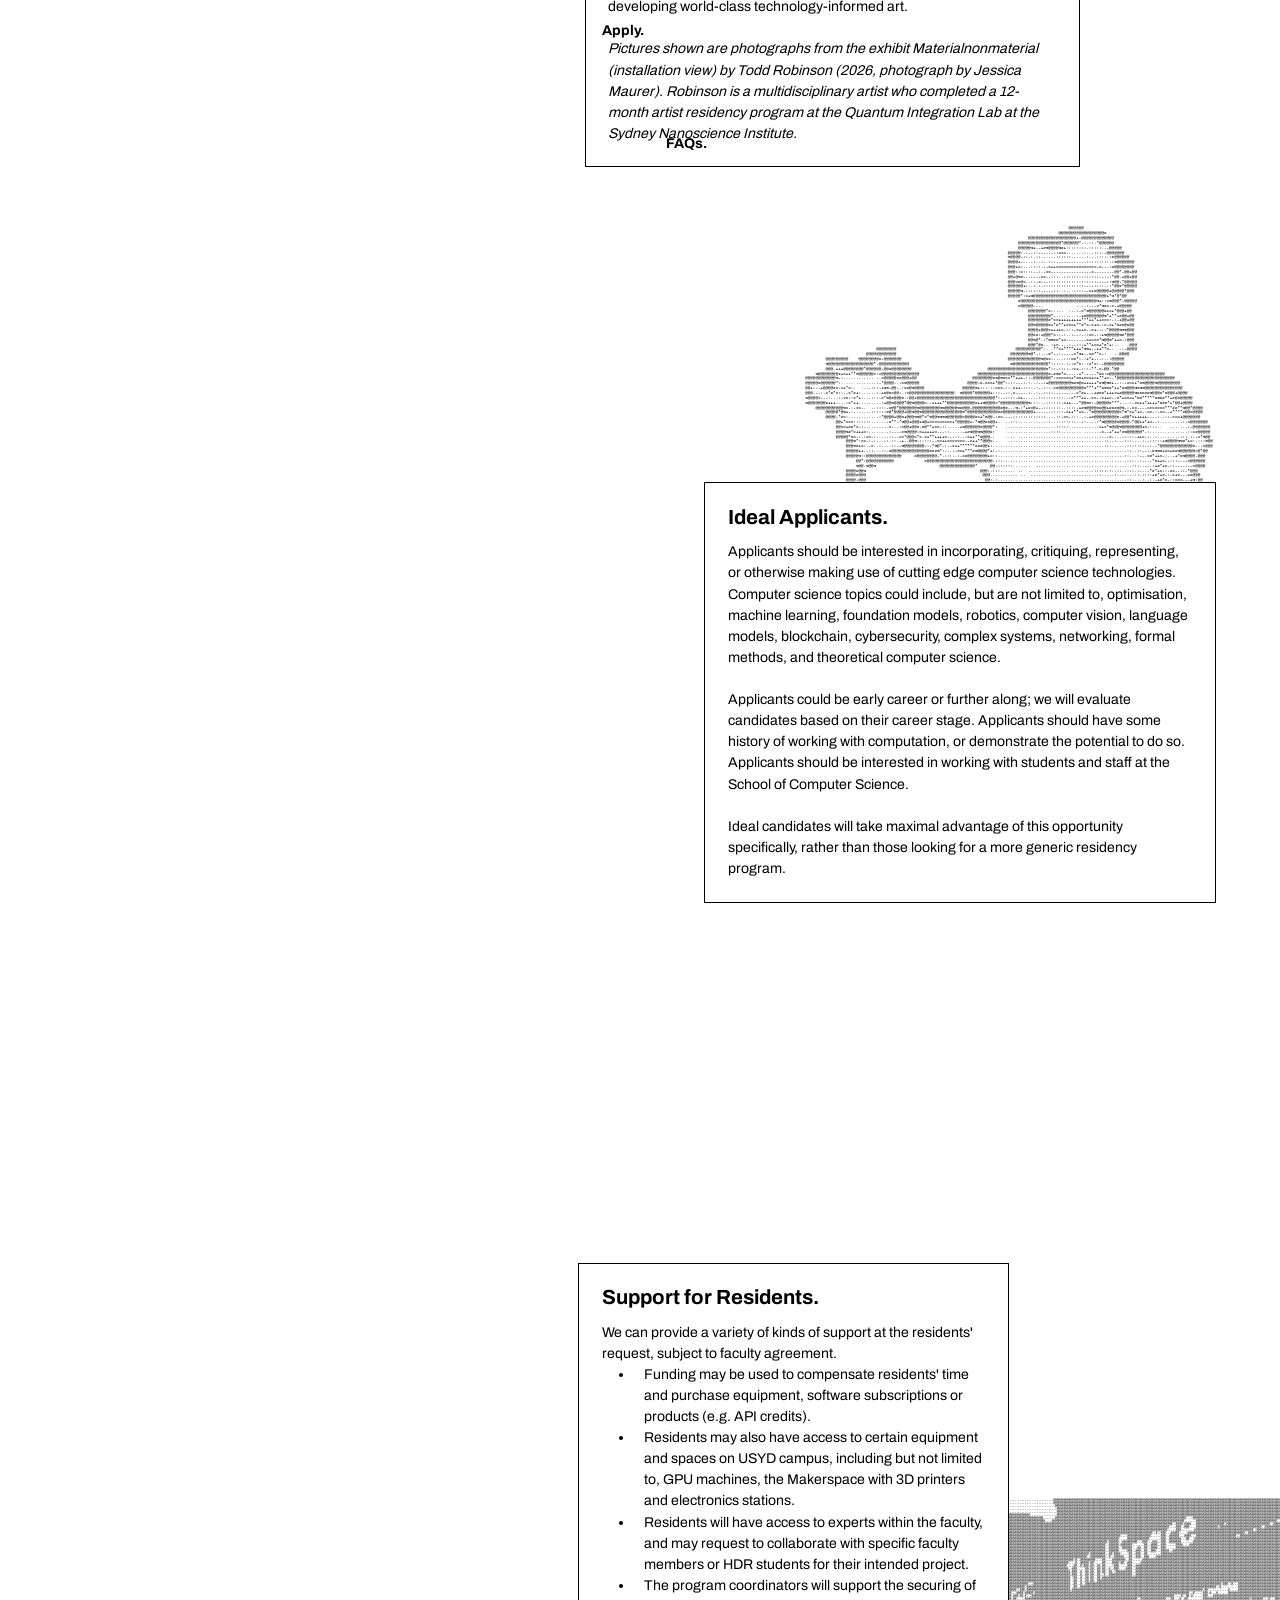
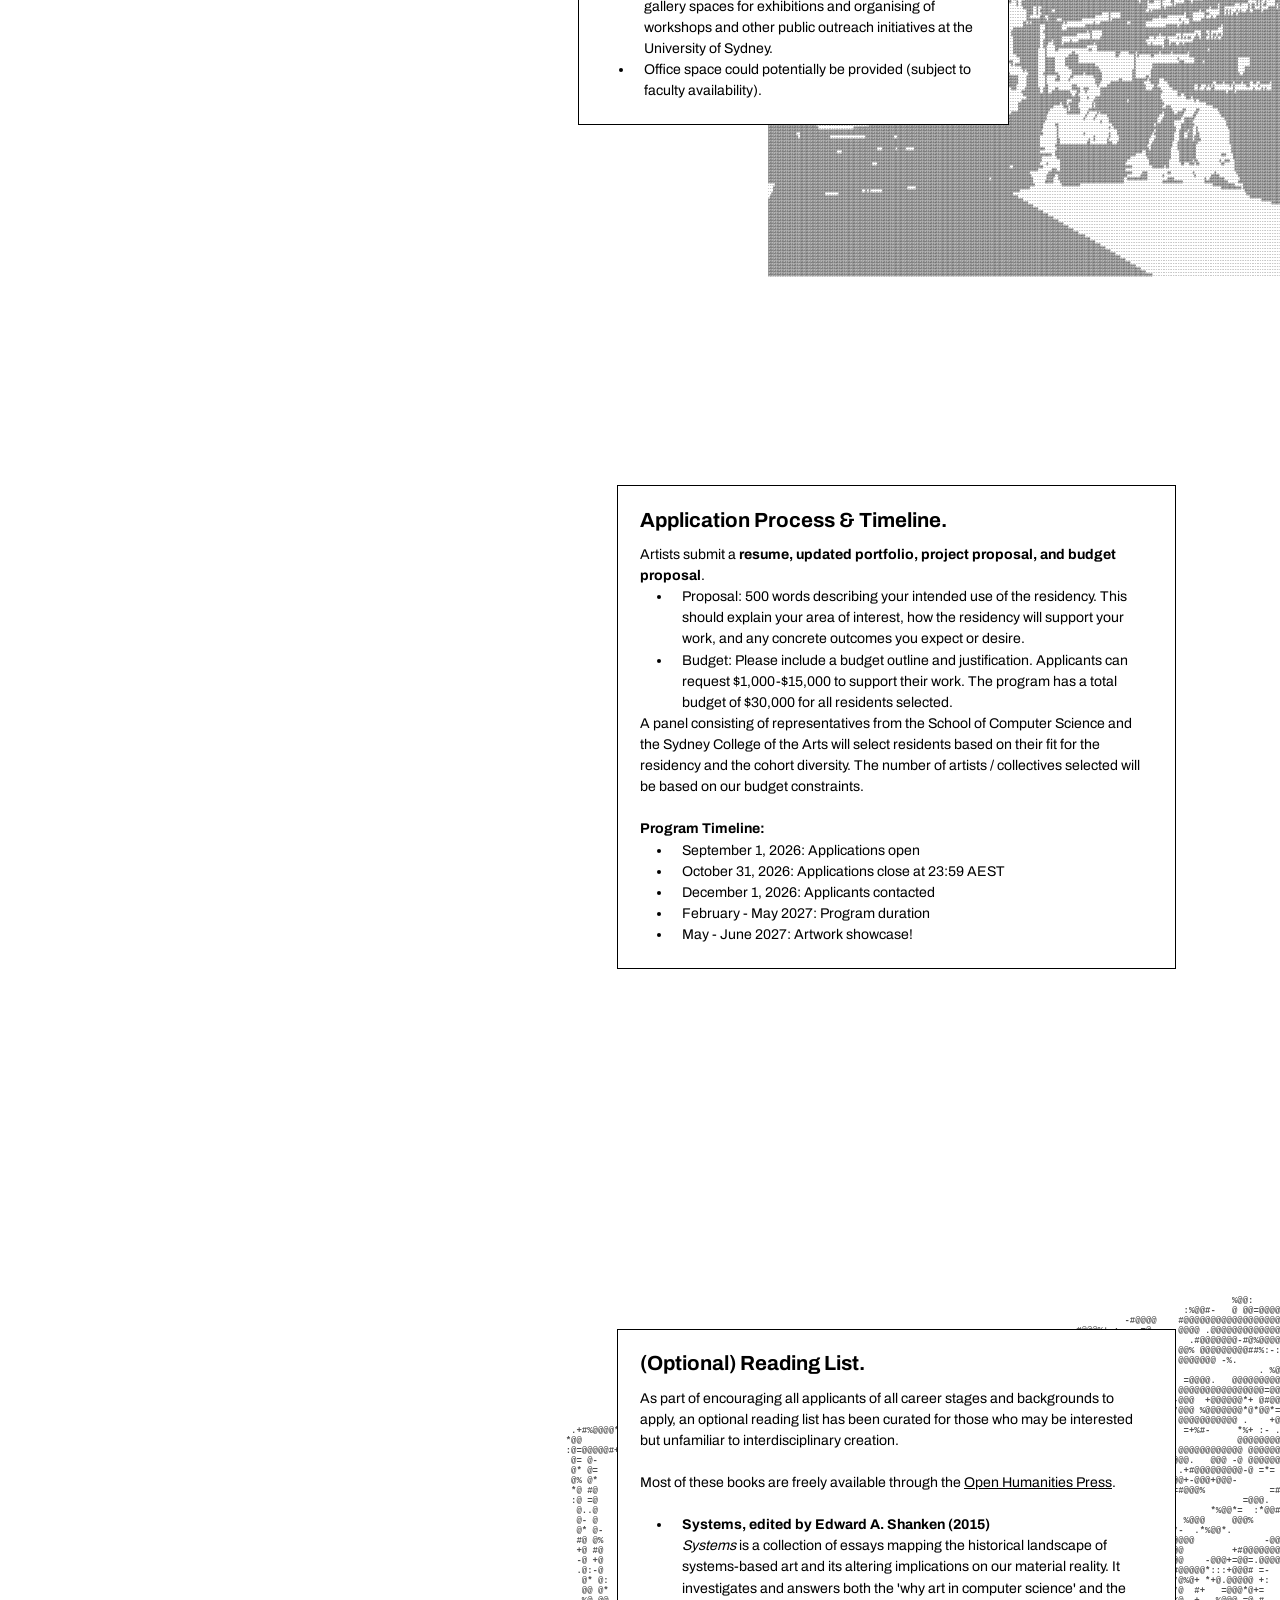
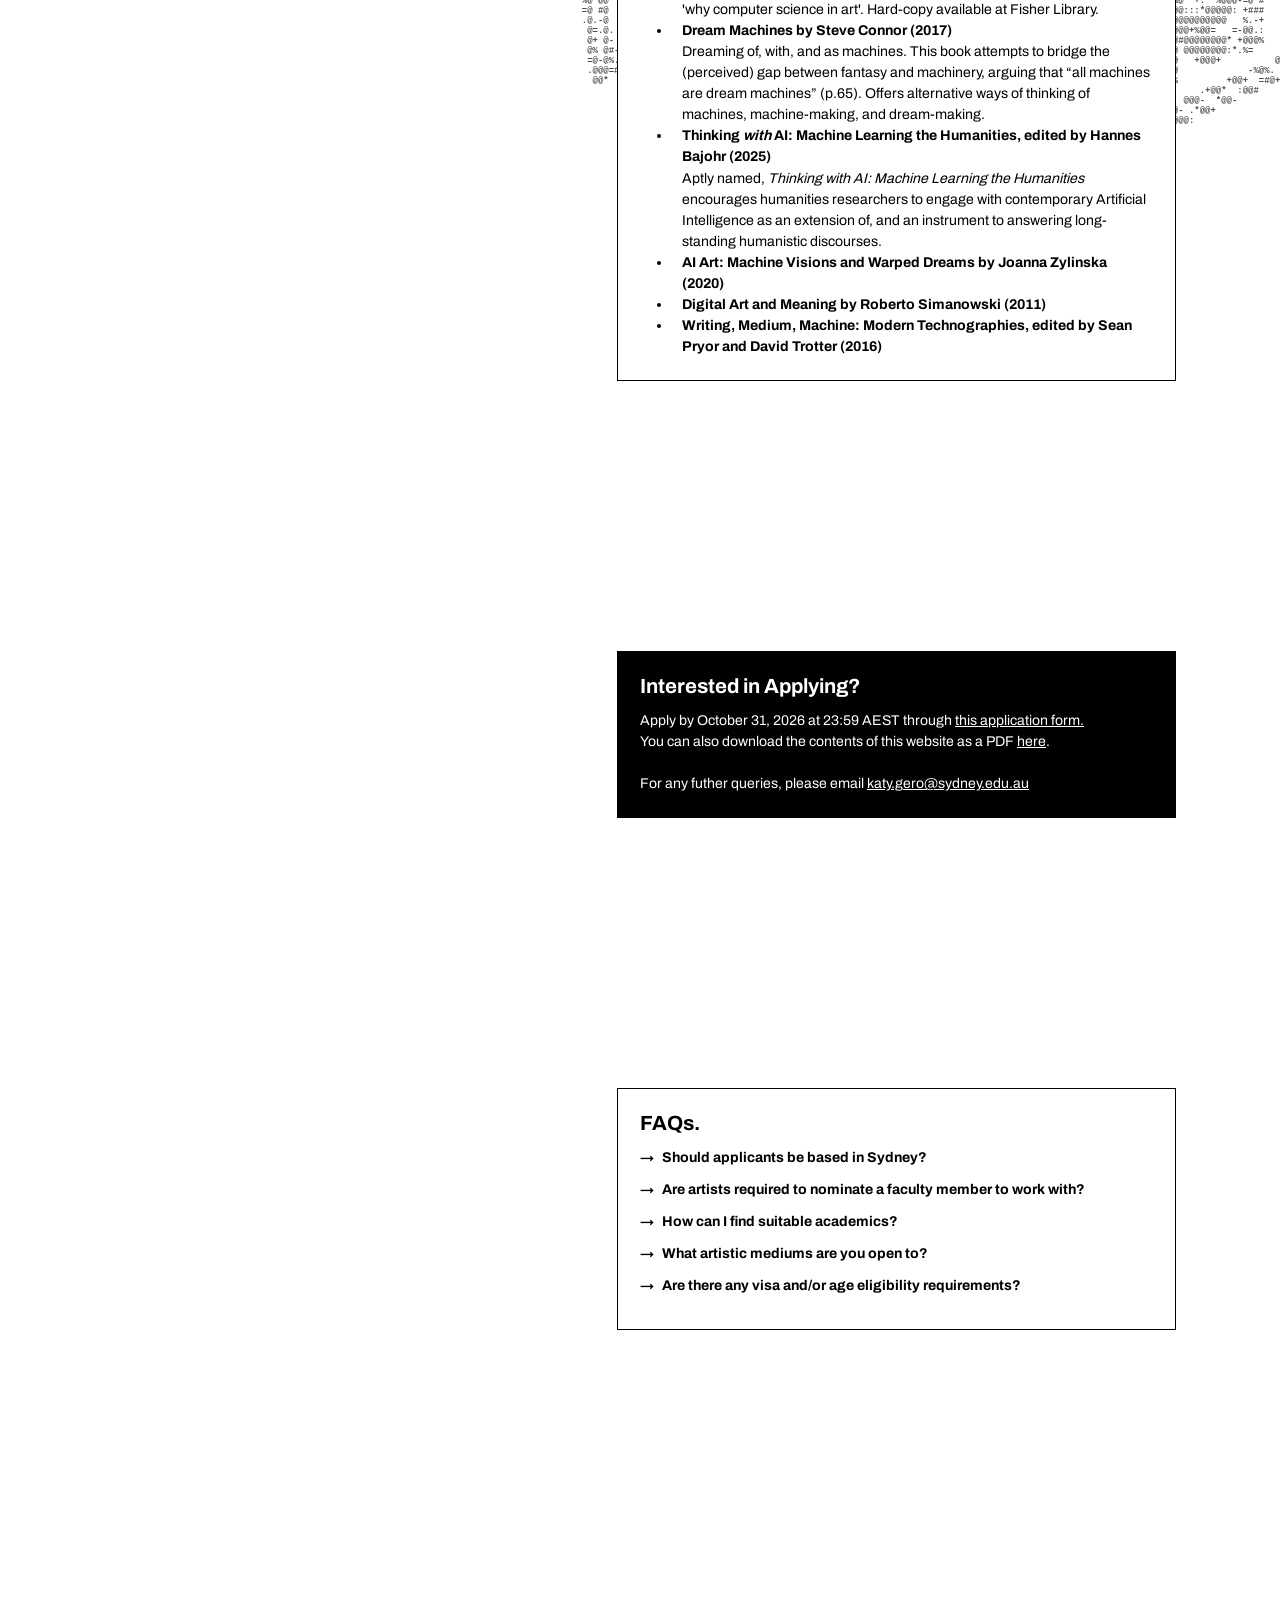
==== commit 86835b12: "Merge pull request #16 from writefutureslab/air-3 AiR (FAQ): fix typo on age requirements" ====
--- a/air/index.html
+++ b/air/index.html
@@ -436,8 +436,8 @@
                         <li>September 1, 2026: Applications open</li>
                         <li>October 31, 2026: Applications close at 23:59 AEST</li>
                         <li>December 1, 2026: Applicants contacted</li>
-                        <li>February - March 2027: Program duration</li>
-                        <li>April - June 2027: Artwork showcase!</li>
+                        <li>February - May 2027: Program duration</li>
+                        <li>May - June 2027: Artwork showcase!</li>
                     </ul>
                 </div>
 
